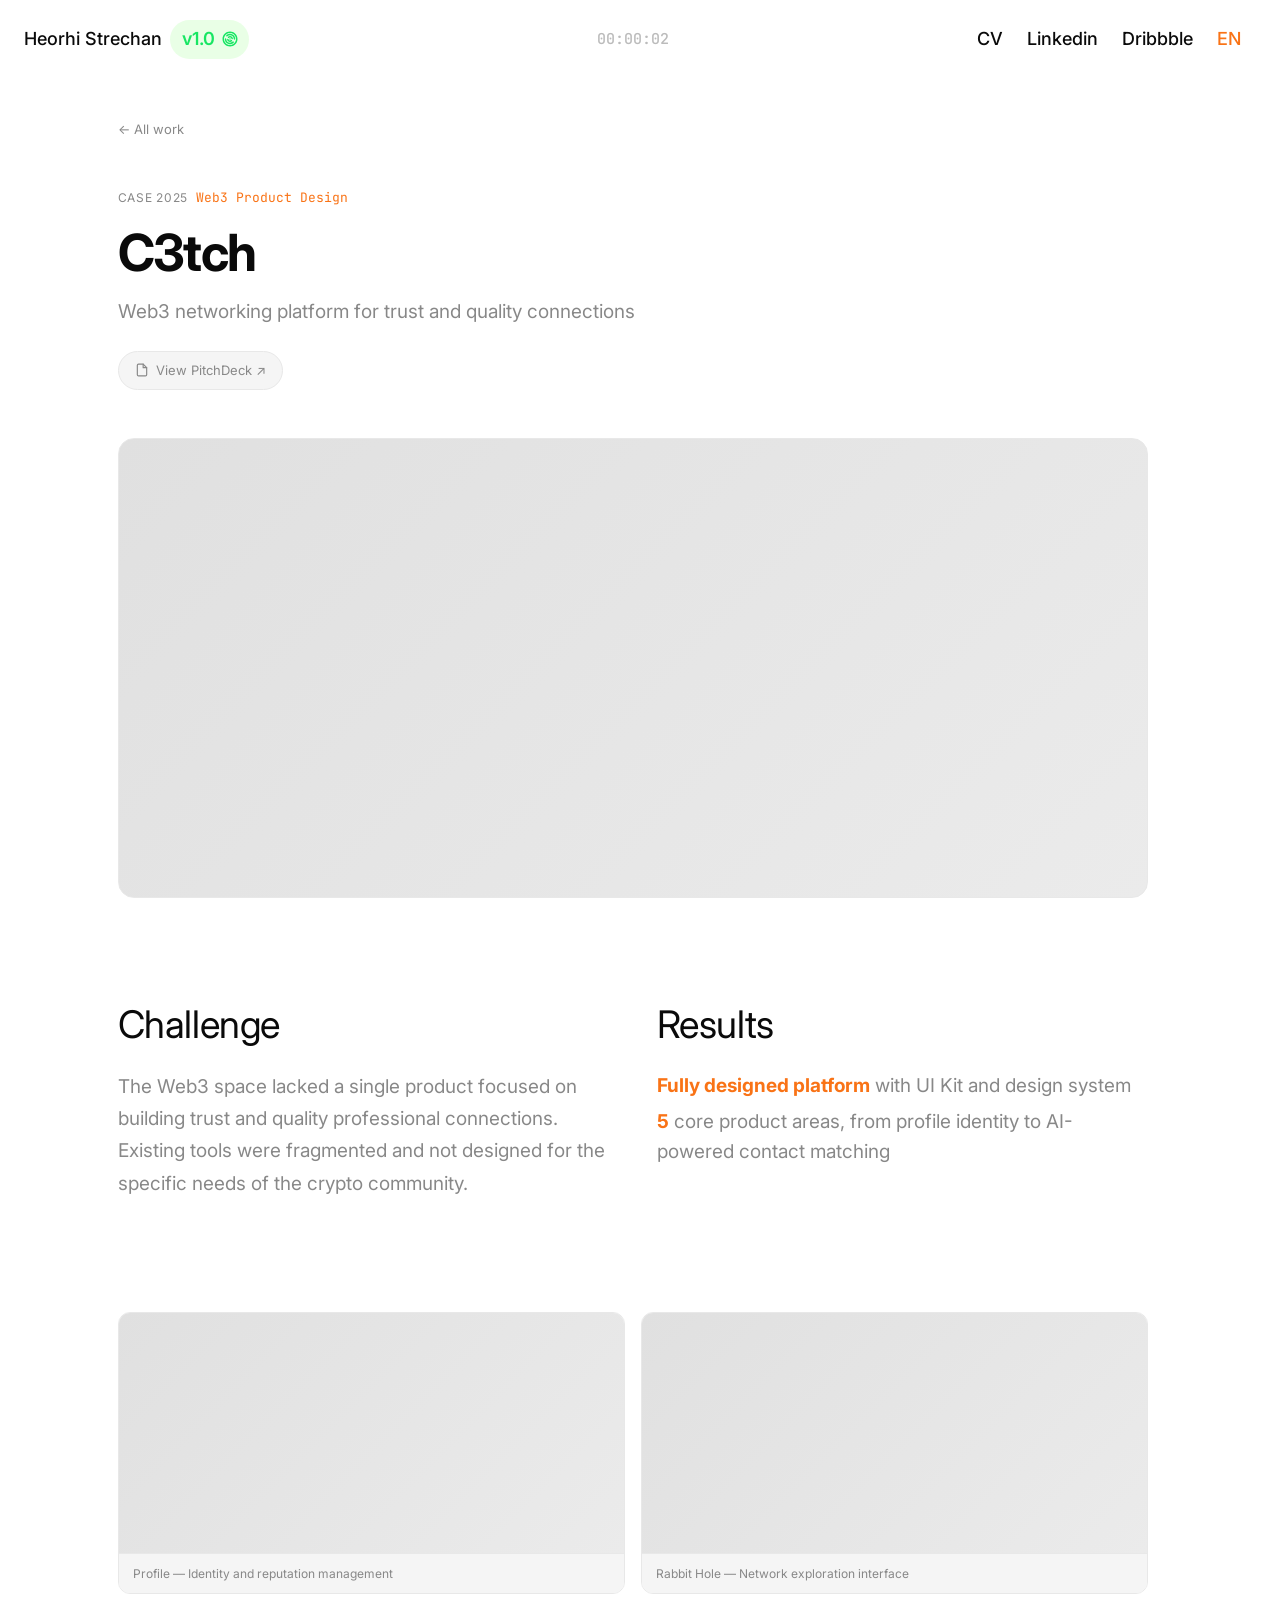
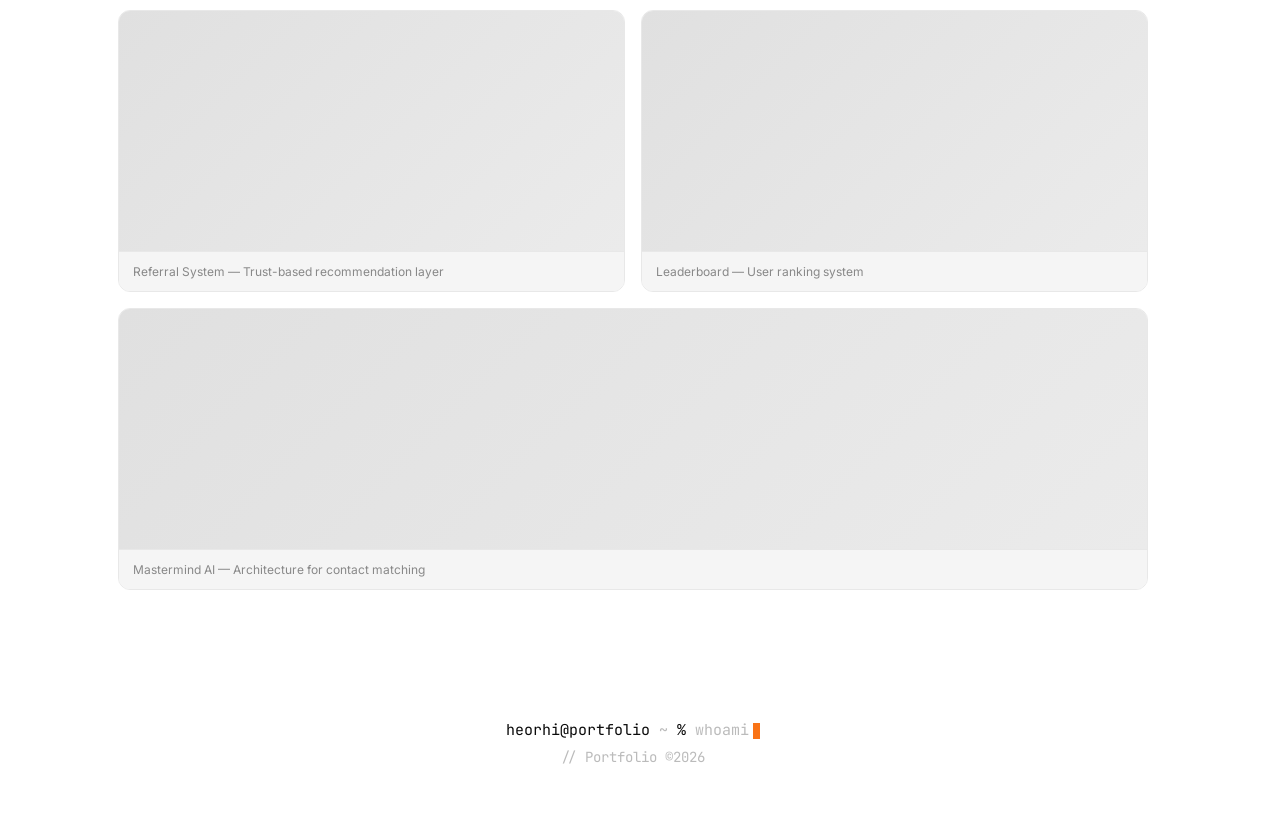
==== c3tch.html @ 7ba74e89 "Резюме, превью ссылки, Trady, Shiro, блок Обо мне" ====
<!DOCTYPE html>
<html lang="en">
<head>
  <meta charset="UTF-8" />
  <meta name="viewport" content="width=device-width, initial-scale=1.0" />
  <title>C3tch — Heorhi Strechan</title>
  <meta name="description" content="C3tch — a Web3 networking platform for trust and quality connections." />
  <meta property="og:type" content="website" />
  <meta property="og:site_name" content="Heorhi Strechan" />
  <meta property="og:title" content="C3tch — Heorhi Strechan" />
  <meta property="og:description" content="C3tch — a Web3 networking platform for trust and quality connections." />
  <meta property="og:url" content="https://goshastrech.github.io/c3tch.html" />
  <meta property="og:image" content="https://goshastrech.github.io/img/og-image.jpg" />
  <meta property="og:image:width" content="1200" />
  <meta property="og:image:height" content="630" />
  <meta name="twitter:card" content="summary_large_image" />
  <meta name="twitter:title" content="C3tch — Heorhi Strechan" />
  <meta name="twitter:description" content="C3tch — a Web3 networking platform for trust and quality connections." />
  <meta name="twitter:image" content="https://goshastrech.github.io/img/og-image.jpg" />
  <link rel="icon" type="image/png" sizes="32x32" href="img/favicon-32.png" />
  <link rel="icon" type="image/png" sizes="192x192" href="img/favicon-192.png" />
  <link rel="apple-touch-icon" href="img/apple-touch-icon.png" />
  <link rel="preconnect" href="https://fonts.googleapis.com" />
  <link rel="preconnect" href="https://fonts.gstatic.com" crossorigin />
  <link href="https://fonts.googleapis.com/css2?family=Inter:wght@400;500;600;700;800&family=JetBrains+Mono:wght@400;500;600&display=swap" rel="stylesheet" />
  <link rel="stylesheet" href="css/styles.css" />
</head>
<body>

  <div id="header-root"></div>

  <div class="case">

    <a href="index.html" class="case__back fade-in"><span data-i18n-en>← All work</span><span data-i18n-ru>← Ко всем проектам</span></a>

    <header class="fade-in">
      <div class="case__meta">
        <span class="case__year"><span data-i18n-en>Case 2025</span><span data-i18n-ru>Кейс 2025</span></span>
        <span class="case__tag">Web3</span>
        <span class="case__tag"><span data-i18n-en>Product Design</span><span data-i18n-ru>Дизайн продукта</span></span>
      </div>
      <h1 class="case__title">C3tch</h1>
      <p class="case__tagline">
        <span data-i18n-en>Web3 networking platform for trust and quality connections</span>
        <span data-i18n-ru>Web3-платформа для нетворкинга: доверие и качественные связи</span>
      </p>
      <a href="https://drive.google.com" target="_blank" rel="noopener" class="case__pitch">
        <svg class="case__pitch__icon" width="14" height="14" viewBox="0 0 24 24" fill="none" stroke="currentColor" stroke-width="2" stroke-linecap="round" stroke-linejoin="round"><path d="M14 2H6a2 2 0 0 0-2 2v16a2 2 0 0 0 2 2h12a2 2 0 0 0 2-2V8z" /><polyline points="14 2 14 8 20 8" /></svg>
        <span data-i18n-en>View PitchDeck ↗</span><span data-i18n-ru>Смотреть PitchDeck ↗</span>
      </a>
    </header>

    <!-- Hero image -->
    <div class="case__hero fade-in"></div>

    <!-- Challenge + Results -->
    <div class="case__overview fade-in">
      <div>
        <div class="overview__title"><span data-i18n-en>Challenge</span><span data-i18n-ru>Задача</span></div>
        <p class="overview__text">
          <span data-i18n-en>The Web3 space lacked a single product focused on building trust and quality professional connections. Existing tools were fragmented and not designed for the specific needs of the crypto community.</span>
          <span data-i18n-ru>В Web3 не хватало единого продукта, сфокусированного на доверии и качественных профессиональных связях. Существующие инструменты были разрозненными и не учитывали специфику крипто-сообщества.</span>
        </p>
      </div>
      <div>
        <div class="overview__title"><span data-i18n-en>Results</span><span data-i18n-ru>Результаты</span></div>
        <div class="overview__results">
          <div class="overview__results-item"><span class="overview__results-value">Fully designed platform</span> <span data-i18n-en>with UI Kit and design system</span><span data-i18n-ru>с UI-китом и дизайн-системой</span></div>
          <div class="overview__results-item"><span class="overview__results-value">5</span> <span data-i18n-en>core product areas, from profile identity to AI-powered contact matching</span><span data-i18n-ru>ключевых направлений продукта: от идентичности профиля до AI-подбора контактов</span></div>
        </div>
      </div>
    </div>

    <!-- Feature screens -->
    <div class="grid-2" style="margin-bottom: 80px;">

      <div class="case-img fade-in">
        <div class="case-img__placeholder case-img__placeholder--md"></div>
        <div class="case-img__caption"><span data-i18n-en>Profile — Identity and reputation management</span><span data-i18n-ru>Профиль — управление идентичностью и репутацией</span></div>
      </div>

      <div class="case-img fade-in">
        <div class="case-img__placeholder case-img__placeholder--md"></div>
        <div class="case-img__caption"><span data-i18n-en>Rabbit Hole — Network exploration interface</span><span data-i18n-ru>Rabbit Hole — интерфейс исследования сети контактов</span></div>
      </div>

      <div class="case-img fade-in">
        <div class="case-img__placeholder case-img__placeholder--md"></div>
        <div class="case-img__caption"><span data-i18n-en>Referral System — Trust-based recommendation layer</span><span data-i18n-ru>Реферальная система — слой рекомендаций на основе доверия</span></div>
      </div>

      <div class="case-img fade-in">
        <div class="case-img__placeholder case-img__placeholder--md"></div>
        <div class="case-img__caption"><span data-i18n-en>Leaderboard — User ranking system</span><span data-i18n-ru>Лидерборд — система рейтинга пользователей</span></div>
      </div>

      <div class="case-img fade-in" style="grid-column: 1 / -1;">
        <div class="case-img__placeholder case-img__placeholder--md"></div>
        <div class="case-img__caption"><span data-i18n-en>Mastermind AI — Architecture for contact matching</span><span data-i18n-ru>Mastermind AI — архитектура подбора контактов</span></div>
      </div>

    </div>

  </div>

  <div id="footer-root"></div>

  <script src="js/components.js"></script>
  <script src="js/main.js"></script>
</body>
</html>
---- css/styles.css ----
/* ↓ содержимое css/tokens.css вставлено сюда (раньше было @import — лишний запрос, который тормозил отрисовку; сам css/tokens.css оставлен файлом для ideas/) */
/* ============================================================
   DESIGN SYSTEM — единственное место где хранятся все токены.
   Меняй здесь — изменится на всём сайте.
   ============================================================ */

:root {

  /* ── Цвета ─────────────────────────────────────────── */
  --bg:       #ffffff;   /* фон страницы                  */
  --surface:  #f5f5f5;   /* фон карточек и тегов          */
  --border:   #e8e8e8;   /* линии разделителей            */

  --text:     #0a0a0a;   /* основной текст                */
  --text-2:   #888888;   /* второстепенный текст          */
  --text-3:   #bbbbbb;   /* приглушённый (категории)      */

  --green:    #22c55e;   /* статус "Available"            */
  --orange:   #f97316;   /* акцент "Web3"                 */
  --blue:     #4f7eff;   /* кнопка Contact                */
  --badge:    #c8f135;   /* угловой бейдж (не используется) */

  /* ── Типографика ────────────────────────────────────── */
  --font:        'Inter', -apple-system, BlinkMacSystemFont, sans-serif;
  --text-xs:     12px;
  --text-sm:     13px;
  --text-base:   14px;
  --text-md:     18px;
  --text-lg:     32px;
  --text-hero:   clamp(20px, 3.2vw, 36px);
  --text-case:   clamp(28px, 4vw, 52px);

  /* ── Отступы ────────────────────────────────────────── */
  --space-xs:    8px;
  --space-sm:    16px;
  --space-md:    24px;
  --space-lg:    40px;
  --space-xl:    64px;
  --space-2xl:   80px;

  /* ── Радиусы ────────────────────────────────────────── */
  --radius-sm:   8px;
  --radius-md:   12px;
  --radius-lg:   16px;
  --radius-full: 9999px;

}


/* ============================================================
   RESET — убираем браузерные стили по умолчанию
   ============================================================ */

*, *::before, *::after {
  box-sizing: border-box;
  margin: 0;
  padding: 0;
}

html {
  font-family: 'Inter', -apple-system, BlinkMacSystemFont, sans-serif;
  font-size: 14px;
  line-height: 1.6;
  -webkit-font-smoothing: antialiased;
  scrollbar-gutter: stable; /* место под полосу прокрутки резервируется всегда — страница не дёргается при блокировке скролла */
  background: var(--bg);
  color: var(--text);
  scroll-behavior: smooth;
}

a {
  color: inherit;
  text-decoration: none;
}

img {
  display: block;
  max-width: 100%;
}

/* ============================================================
   HEADER
   ============================================================ */

.header {
  display: grid;
  grid-template-columns: 1fr auto 1fr;
  align-items: center;
  padding: 20px 24px;
  position: sticky;
  top: 0;
  background: var(--bg);
  z-index: 100;
  overflow: visible;
  transition: background 0.3s ease;
}

.header--scrolled {
  background: rgba(255, 255, 255, 0.55);
  -webkit-backdrop-filter: blur(24px);
  backdrop-filter: blur(24px);
}

/* градиентный блюр на нижнем крае хедера */
.header::after {
  content: '';
  position: absolute;
  bottom: -28px;
  left: 0;
  right: 0;
  height: 28px;
  -webkit-backdrop-filter: blur(8px);
  backdrop-filter: blur(8px);
  -webkit-mask-image: linear-gradient(to bottom, black 0%, transparent 100%);
  mask-image: linear-gradient(to bottom, black 0%, transparent 100%);
  pointer-events: none;
}

/* прогресс-бар скролла внизу хедера */
.header__progress {
  position: absolute;
  bottom: 0;
  left: 0;
  width: 100%;
  height: 2px;
  background: #e9e9e9;
  transform: scaleX(0);
  transform-origin: left;
  z-index: 101;
  pointer-events: none;
}

.header__left {
  display: flex;
  align-items: center;
  gap: 8px;
}

.header__name {
  font-size: 18px;
  font-weight: 500;
  color: var(--text);
  transition: color 0.2s;
}

.header__name:hover { color: var(--text-2); }

.badge-version {
  position: relative;
  display: inline-flex;
  align-items: center;
  gap: 6px;
  padding: 5px 10px 5px 12px;
  background: #E9FFE6;
  border-radius: 9999px;
  -webkit-user-select: none;
  user-select: none;
  cursor: default;
}

.badge-version__text {
  font-size: 18px;
  font-weight: 600;
  color: #18E663;
}

.badge-version__tooltip {
  position: absolute;
  top: calc(100% + 8px);
  left: 50%;
  transform: translateX(-50%) translateY(-4px);
  display: flex;
  flex-direction: column;
  align-items: flex-start;
  gap: 8px;
  background: rgba(28, 26, 23, 0.7);
  -webkit-backdrop-filter: blur(14px);
  backdrop-filter: blur(14px);
  border: 1px solid rgba(255, 255, 255, 0.08);
  padding: 8px 12px;
  border-radius: 6px;
  text-align: left;
  opacity: 0;
  pointer-events: none;
  transition: opacity 0.2s ease, transform 0.2s ease;
  z-index: 200;
}

.badge-version:hover .badge-version__tooltip {
  opacity: 1;
  transform: translateX(-50%) translateY(0);
}

.badge-version__tooltip-line {
  display: flex;
  align-items: center;
  gap: 8px;
  color: #e8e6e3;
  font-family: 'JetBrains Mono', monospace;
  font-size: 12px;
  font-weight: 500;
  white-space: nowrap;
}

.badge-version__tooltip-line::before {
  content: '';
  width: 6px;
  height: 6px;
  border-radius: 50%;
  background: var(--green);
  flex-shrink: 0;
}

.header__center {
  display: flex;
  align-items: center;
  justify-content: center;
}

.header__timer {
  font-family: 'JetBrains Mono', monospace;
  font-size: 15px;
  font-weight: 500;
  color: var(--text-3);
  font-variant-numeric: tabular-nums;
}

.header__right {
  display: flex;
  align-items: center;
  justify-content: flex-end;
  gap: 24px;
}

.header__right a {
  font-size: 18px;
  font-weight: 500;
  color: var(--text);
  transition: color 0.2s;
}

.header__right a:hover { color: var(--text-2); }

.lang-toggle {
  font-family: inherit;
  font-size: 18px;
  font-weight: 500;
  line-height: 1;
  padding: 0;
  border: none;
  background: none;
  color: var(--orange);
  cursor: pointer;
  transition: color 0.2s ease;
}

.lang-toggle:hover { color: #d15c0a; }

/* ── i18n — переключение RU/EN текста ────────────────────── */
/* по умолчанию (до применения JS) показан английский — язык, в котором сайт написан */

[data-i18n-ru] { display: none; }
html[data-lang="ru"] [data-i18n-ru] { display: inline; }
html[data-lang="ru"] [data-i18n-en] { display: none; }

/* ============================================================
   HERO
   ============================================================ */

.hero {
  display: flex;
  flex-direction: column;
  align-items: center;
  text-align: center;
  padding: 80px 40px 16px;
  max-width: 920px;
  margin: 0 auto;
  gap: 20px;
}

.hero__avatar {
  width: 122px;
  height: 122px;
  border-radius: 50%;
  overflow: hidden;
  background: var(--surface);
  margin-bottom: 4px;
}

.hero__avatar img {
  width: 100%;
  height: 100%;
  object-fit: cover;
}

/* серый кружок пока нет фото */
.hero__avatar--placeholder {
  background: linear-gradient(135deg, #d8d8d8 0%, #e8e8e8 100%);
}

.hero__status {
  display: flex;
  align-items: center;
  gap: 7px;
  font-size: 16px;
  font-weight: 400;
  color: var(--text-2);
}

.hero__dot {
  width: 7px;
  height: 7px;
  border-radius: 50%;
  background: var(--green);
  animation: pulse 2s infinite;
}

@keyframes pulse {
  0%, 100% { opacity: 1; }
  50%       { opacity: 0.35; }
}

.hero__title {
  font-size: clamp(20px, 3.2vw, 36px);
  font-weight: 500;
  line-height: 1.25;
  letter-spacing: -2px;
  color: var(--text);
  max-width: 860px;
}

.hero__title .accent { color: var(--text-2); }

.hero__cta {
  display: inline-flex;
  align-items: center;
  gap: 8px;
  padding: 12px 22px;
  background: linear-gradient(180deg, #5ec1ff 0%, #3497ff 100%);
  border-radius: 9999px;
  color: #ffffff;
  font-size: 16px;
  font-weight: 500;
  box-shadow: 0 2px 12px rgba(43, 158, 255, 0.45);
  transition: opacity 0.2s ease;
}

.hero__cta:hover { opacity: 0.9; }

.hero__cta svg { flex-shrink: 0; }

/* ── Tab switch (About / Projects / Concepts) ─────────────── */

.tab-switch {
  display: inline-flex;
  margin-top: 12px;
  padding: 4px;
  background: var(--surface);
  border: 1px solid var(--border);
  border-radius: 9999px;
}

.tab-switch__btn {
  padding: 8px 20px;
  border: none;
  border-radius: 9999px;
  background: transparent;
  color: var(--text-2);
  font-family: var(--font);
  font-size: 14px;
  font-weight: 500;
  cursor: pointer;
  appearance: none;
  transition: background 0.2s ease, color 0.2s ease;
}

.tab-switch__btn:hover {
  color: var(--text);
}

.tab-switch__btn--active,
.tab-switch__btn--active:hover {
  background: var(--text);
  color: var(--bg);
}

.tab-panel {
  display: none;
}

.tab-panel--active {
  display: block;
}

#tab-panel-concepts.tab-panel--active {
  min-height: 400px;
}

/* ============================================================
   MY STACK (карточка в стиле кода / терминала)
   ============================================================ */

.stack-code {
  display: flex;
  justify-content: center;
  padding: 136px 40px 50px;
}

.about-code {
  display: flex;
  justify-content: center;
  padding: 56px 40px 80px;
}

.about-explorer {
  display: flex;
  align-items: flex-start;
  gap: 48px;
  width: 100%;
  max-width: 920px;
}

.about-explorer__sidebar {
  display: flex;
  flex-direction: column;
  gap: 2px;
  flex: 0 0 168px;
  position: sticky;
  top: 110px;
}

.about-explorer__label {
  font-family: 'JetBrains Mono', monospace;
  font-size: 11px;
  font-weight: 600;
  letter-spacing: 1.5px;
  text-transform: uppercase;
  color: var(--text-3);
  padding: 0 10px;
  margin-bottom: 8px;
}

.about-explorer__file {
  display: flex;
  align-items: center;
  gap: 8px;
  width: 100%;
  padding: 7px 10px;
  border: none;
  border-radius: 6px;
  background: transparent;
  color: var(--text-2);
  font-family: 'JetBrains Mono', monospace;
  font-size: 13px;
  text-align: left;
  cursor: pointer;
  appearance: none;
  transition: background 0.15s ease, color 0.15s ease;
}

.about-explorer__file:hover {
  background: var(--surface);
  color: var(--text);
}

.about-explorer__file--active {
  background: var(--surface);
  color: var(--text);
}

.about-explorer__file-icon {
  width: 6px;
  height: 6px;
  flex-shrink: 0;
  border-radius: 2px;
  background: var(--text-3);
}

.about-explorer__file--active .about-explorer__file-icon {
  background: var(--blue);
}

.about-explorer__content {
  flex: 1;
  min-width: 0;
}

.about-explorer__content .code-card {
  max-width: none;
}

.about-file {
  display: none;
}

.about-file--active {
  display: block;
}

.code-card {
  width: 100%;
  max-width: 920px;
  font-family: 'JetBrains Mono', monospace;
}

.code-card__header {
  display: flex;
  align-items: center;
  gap: 10px;
  padding: 18px 22px 8px;
}

.code-card__title {
  color: var(--text);
  font-size: 13px;
  font-weight: 600;
  letter-spacing: 2px;
  text-transform: uppercase;
}

.code-card__body {
  padding: 4px 0 22px;
}

.code-card__body--grouped .code-block {
  margin-bottom: 28px;
}

.code-card__body--grouped .code-block:last-child {
  margin-bottom: 0;
}

.code-line {
  display: grid;
  grid-template-columns: 24px 1fr;
  column-gap: 18px;
  align-items: baseline;
  padding: 5px 22px;
  font-size: 15px;
  line-height: 1.7;
  transition: background 0.15s ease;
}

.code-line:hover {
  background: rgba(0, 0, 0, 0.035);
}

.code-line__num {
  color: var(--text-3);
  -webkit-user-select: none;
  user-select: none;
  text-align: right;
}

.code-line__content {
  white-space: normal;
  word-break: break-word;
}

.code-line__punct { color: #8a857c; }
.code-line__keyword { color: var(--orange); }
.code-line__key { color: #0f8a7a; }
.code-line__string { color: #9c6b1f; }
.code-line__comment { color: var(--text-3); margin-left: 14px; }

/* символы для эффекта печати — скрыты до появления карточки в вьюпорте */
.ch {
  display: inline-block;
  opacity: 0;
  transition: opacity 0.05s linear;
}

.ch.visible {
  opacity: 1;
}

.cursor-blink {
  display: inline-block;
  width: 7px;
  height: 16px;
  background: var(--orange);
  margin-left: 4px;
  animation: code-cursor-blink 1s step-end infinite;
  vertical-align: middle;
}

@keyframes code-cursor-blink {
  50% { opacity: 0; }
}

/* ============================================================
   PROJECT HEADING (заголовок над карточкой PolyRanger)
   ============================================================ */

.project-heading {
  position: relative;
  z-index: 2;
  max-width: 1200px;
  margin: 102px auto 56px;
  padding: 0 40px;
  text-align: center;
  scroll-margin-top: 110px;
}

/* второй (и последующие) блок внутри .projects уже получает 300px
   от flex gap, поэтому margin-bottom компенсируется до реальных 56px */
.project-heading--tight {
  margin-top: 0;
  margin-bottom: -244px;
}

.project-heading__title {
  font-size: 24px;
  font-weight: 700;
  color: var(--text);
  margin-bottom: 12px;
}

.project-heading__logo {
  display: block;
  width: 122px;
  height: auto;
  margin: 0 auto 16px;
}

.project-heading__logo--55 {
  width: 55px;
}

.project-heading__subtitle {
  font-size: 18px;
  font-weight: 400;
  color: var(--text-2);
}

.project-badge {
  display: inline-flex;
  align-items: center;
  justify-content: center;
  height: 40px;
  margin-top: 24px;
  padding: 0 22px;
  background: #0D0D0F;
  border-radius: 9999px;
  color: #ffffff;
  font-size: 15px;
  font-weight: 500;
  cursor: default;
}

/* бейдж-ссылка (Trady → страница кейса): тот же вид, но кликабельный, с таким же наведением, как у .project-btn */
.project-badge--link {
  cursor: pointer;
  transition: opacity 0.2s ease, transform 0.2s ease;
}

.project-badge--link:hover {
  opacity: 0.9;
  transform: translateY(-3px);
}

.project-badge--link:focus-visible {
  outline: 2px solid var(--blue);
  outline-offset: 3px;
}

.project-heading__team {
  display: flex;
  flex-wrap: wrap;
  justify-content: center;
  gap: 28px 40px;
  margin-top: 32px;
  text-align: left;
}

.project-heading__role {
  display: flex;
  justify-content: center;
  gap: 8px;
  margin-top: 20px;
  font-size: 13px;
}

.project-btn {
  display: inline-flex;
  align-items: center;
  gap: 8px;
  margin-top: 48px;
  padding: 12px 22px;
  background: #0D0D0F;
  border-radius: 9999px;
  color: #ffffff;
  font-size: 15px;
  font-weight: 500;
  box-shadow: 0 2px 12px rgba(13, 13, 15, 0.45);
  transition: opacity 0.2s ease, transform 0.2s ease;
}

.project-btn:hover {
  opacity: 0.9;
  transform: translateY(-3px);
}

.project-heading .project-btn {
  margin-top: 20px;
}

.project-btn__icon {
  width: 18px;
  height: 18px;
  flex-shrink: 0;
  stroke: currentColor;
  stroke-width: 2;
  stroke-linecap: round;
  stroke-linejoin: round;
}

.metrics-badge {
  position: relative;
  display: inline-block;
  margin-left: 6px;
  padding: 2px 6px;
  border-radius: 5px;
  font-family: 'JetBrains Mono', monospace;
  font-size: 18px;
  color: var(--orange);
  cursor: default;
  white-space: nowrap;
  font-variant-ligatures: none;
  font-feature-settings: "liga" 0, "calt" 0;
  transition: background 0.2s ease, color 0.2s ease;
}

.metrics-badge:hover {
  background: rgba(217, 119, 87, 0.12);
  color: #c05f3f;
}

.metrics-badge__panel {
  position: absolute;
  top: calc(100% + 10px);
  left: 50%;
  transform: translateX(-50%) translateY(-6px);
  display: flex;
  flex-direction: column;
  align-items: flex-start;
  gap: 8px;
  min-width: 230px;
  background: rgba(28, 26, 23, 0.7);
  -webkit-backdrop-filter: blur(14px);
  backdrop-filter: blur(14px);
  border: 1px solid rgba(255, 255, 255, 0.08);
  border-radius: 10px;
  padding: 14px 16px;
  text-align: left;
  opacity: 0;
  pointer-events: none;
  transition: opacity 0.2s ease, transform 0.2s ease;
  z-index: 50;
}

.metrics-badge:hover .metrics-badge__panel {
  opacity: 1;
  transform: translateX(-50%) translateY(0);
}

.metrics-badge__line {
  display: flex;
  align-items: center;
  gap: 8px;
  font-family: 'JetBrains Mono', monospace;
  font-size: 13px;
  color: #e8e6e3;
  white-space: nowrap;
}

.metrics-badge__line::before {
  content: '';
  width: 6px;
  height: 6px;
  border-radius: 50%;
  background: var(--green);
  flex-shrink: 0;
}

.metrics-badge__line--blue::before { background: var(--blue); }
.metrics-badge__line--orange::before { background: var(--orange); }

.metrics-badge__line--live {
  color: var(--green);
  text-decoration: none;
  cursor: pointer;
}

.metrics-badge__line--live::before {
  content: none;
}

.metrics-badge__line--live:hover {
  text-decoration: underline;
}

/* ============================================================
   PROJECT RAIL — навигация по проектам сбоку
   ============================================================ */

.project-rail {
  position: fixed;
  right: 32px;
  top: 50%;
  transform: translateY(-50%);
  z-index: 90;
  display: flex;
  flex-direction: column;
  align-items: center;
  gap: 22px;
}

.project-rail::before {
  content: '';
  position: absolute;
  left: 50%;
  top: 0;
  bottom: 0;
  width: 1px;
  background: var(--border);
  transform: translateX(-50%);
  z-index: -1;
}

.project-rail__dot {
  position: relative;
  display: block;
  width: 8px;
  height: 8px;
  border-radius: 50%;
  background: var(--border);
  transition: background 0.2s ease, transform 0.2s ease;
}

.project-rail__dot:hover {
  background: var(--text-3);
  transform: scale(1.3);
}

.project-rail__dot--active {
  background: var(--text);
  transform: scale(1.4);
}

.project-rail__label {
  position: absolute;
  right: 20px;
  top: 50%;
  transform: translateY(-50%);
  white-space: nowrap;
  padding: 4px 9px;
  border-radius: 6px;
  background: var(--text);
  color: var(--bg);
  font-family: 'JetBrains Mono', monospace;
  font-size: 12px;
  opacity: 0;
  pointer-events: none;
  transition: opacity 0.15s ease;
}

.project-rail__dot:hover .project-rail__label {
  opacity: 1;
}

@media (max-width: 1300px) {
  .project-rail {
    display: none;
  }
}

/* ============================================================
   PROJECT CARDS
   ============================================================ */

.projects {
  display: flex;
  flex-direction: column;
  gap: 300px;
  max-width: 1200px;
  margin: 0 auto;
  padding: 0 40px;
}

/* flex-айтемы по умолчанию не сжимаются уже своего min-content (min-width: auto),
   из-за чего строки без переноса (метрики, теги, роли команды) распирают страницу
   по горизонтали на узких экранах */
.projects > * {
  min-width: 0;
}

.card {
  display: block;
  border-radius: 16px;
  cursor: pointer;
}

/* область изображения */
.card__image {
  display: block;
  position: relative;
  width: 100%;
  height: 480px;
  overflow: hidden;
  border-radius: 16px;
}

.card__image img {
  opacity: 0;
  transition: opacity 0.4s ease;
}

.card__image img.is-loaded {
  opacity: 1;
}

.card__image.is-loading {
  min-height: 400px;
}

.card__image.is-loading::before {
  content: '';
  position: absolute;
  inset: 0;
  background: linear-gradient(90deg, #ececec 25%, #e0e0e0 37%, #ececec 63%);
  background-size: 400% 100%;
  animation: skeleton-shimmer 1.4s ease-in-out infinite;
}

/* вне экрана бесконечные анимации стоят (класс ставит js/main.js) */
.cursor-blink.is-offscreen,
.card__image.is-loading.is-offscreen::before { animation-play-state: paused; }

@keyframes skeleton-shimmer {
  0% { background-position: 100% 50%; }
  100% { background-position: 0 50%; }
}

.card__image img,
.card__image video {
  width: 100%;
  height: 100%;
  object-fit: cover;
}

.card__image .case-img__placeholder {
  width: 100%;
  height: 100%;
}

/* первая карточка — увеличенная высота + кнопка под фото */
.card--polyranger {
  display: flex;
  flex-direction: column;
  align-items: center;
  cursor: default;
}

.card--polyranger .card__image {
  width: 940px;
  max-width: 100%;
  height: auto;
}

.card--polyranger .card__image img {
  width: 100%;
  height: auto;
  object-fit: unset;
}

/* видео в карточке проекта: блочный элемент с пропорцией 16:9, чтобы низ не обрезался */
.card--polyranger:not(.card--trio) .card__image video {
  display: block;
  height: auto;
  aspect-ratio: 16 / 9;
}

.card--trady .card__image {
  width: 940px;
  max-width: 100%;
}

.card--trady .card__image video {
  display: block;
  height: auto;
  aspect-ratio: 2880 / 1644;
}

.card--c3tch .card__image {
  width: 1020px;
  max-width: 100%;
}

/* три видео рядом (SHIRO) — вертикальные клипы 9:16, крой без обрезки высоты */
.card--trio .card__row {
  display: flex;
  gap: 16px;
  width: 1020px;
  max-width: 100%;
}

.card--trio .card__image {
  width: auto;
  height: auto;
  aspect-ratio: 9 / 16;
  flex: 1 1 0;
}

/* ============================================================
   STACK DEMO (карточки-веер при наведении)
   ============================================================ */

.stack-demo {
  display: flex;
  justify-content: center;
  padding: 80px 0;
}

.stack {
  position: relative;
  width: 280px;
  height: 280px;
  cursor: pointer;
}

.stack__card {
  position: absolute;
  inset: 0;
  border-radius: 16px;
  overflow: hidden;
  transition: transform 0.4s cubic-bezier(0.22, 1, 0.36, 1), opacity 0.4s ease;
}

.stack__card img {
  display: block;
  width: 100%;
  height: 100%;
  object-fit: cover;
}

.stack__card--main {
  z-index: 4;
}

.stack__card--back-1 {
  z-index: 3;
  transform: translate(0, 0) rotate(0deg) scale(0.96);
  opacity: 0.9;
}

.stack__card--back-2 {
  z-index: 2;
  transform: translate(0, 0) rotate(0deg) scale(0.92);
  opacity: 0.8;
}

.stack__card--back-3 {
  z-index: 1;
  transform: translate(0, 0) rotate(0deg) scale(0.88);
  opacity: 0.7;
}

.stack:hover .stack__card--main {
  transform: translate(0, 12px) rotate(0deg);
}

.stack:hover .stack__card--back-1 {
  transform: translate(0, -70px) rotate(0deg) scale(1);
  opacity: 1;
}

.stack:hover .stack__card--back-2 {
  transform: translate(-90px, -50px) rotate(-10deg) scale(1);
  opacity: 1;
}

.stack:hover .stack__card--back-3 {
  transform: translate(90px, -50px) rotate(10deg) scale(1);
  opacity: 1;
}

/* угловой бейдж — rotated ribbon */
.card__badge {
  position: absolute;
  top: 18px;
  right: -28px;
  background: var(--badge);
  color: #000;
  font-size: 10px;
  font-weight: 700;
  letter-spacing: 0.04em;
  text-transform: uppercase;
  padding: 5px 40px;
  transform: rotate(45deg);
  white-space: nowrap;
}

/* нижняя строка карточки */
.card__info {
  display: flex;
  align-items: center;
  justify-content: space-between;
  padding: 16px 20px;
  gap: 16px;
}

.card__title {
  font-size: 15px;
  font-weight: 600;
  color: var(--text);
  margin-bottom: 2px;
  letter-spacing: -0.01em;
}

.card__sub {
  font-size: 18px;
  color: var(--text-2);
}

.card__year {
  font-size: 12px;
  color: var(--text-3);
  flex-shrink: 0;
}

/* ============================================================
   CONTACT — форма внизу каждой страницы
   ============================================================ */

.contact {
  max-width: 680px;
  margin: 0 auto;
  padding: 250px 40px 140px;
}

.contact__label {
  font-family: 'JetBrains Mono', monospace;
  font-size: 12px;
  color: var(--text-3);
  margin-bottom: 20px;
}

/* ============================================================
   FOOTER
   ============================================================ */

.footer {
  display: flex;
  flex-direction: column;
  align-items: center;
  justify-content: center;
  gap: 4px;
  padding: 48px 40px;
  margin-top: 80px;
  width: 100%;
  background: var(--bg);
}

.footer__prompt {
  font-family: 'JetBrains Mono', monospace;
  font-size: 15px;
  color: var(--text);
}

.footer__prompt-muted {
  color: var(--text-3);
}

.footer__copy {
  font-family: 'JetBrains Mono', monospace;
  font-size: 14px;
  color: var(--text-3);
}

/* ============================================================
   CASE STUDY PAGES
   ============================================================ */

.case {
  max-width: 1110px;
  margin: 0 auto;
  padding: 0 40px;
}

.case__back {
  display: inline-block;
  margin: 40px 0 48px;
  font-size: 13px;
  color: var(--text-2);
  transition: color 0.2s;
}

.case__back:hover { color: var(--text); }

.case__meta {
  display: flex;
  flex-wrap: wrap;
  align-items: center;
  gap: 8px;
  margin-bottom: 16px;
}

.case__year {
  font-size: 12px;
  color: var(--text-2);
  text-transform: uppercase;
  letter-spacing: 0.06em;
}

.case__tag {
  font-family: 'JetBrains Mono', monospace;
  font-size: 13px;
  color: var(--orange);
  white-space: nowrap;
  font-variant-ligatures: none;
  font-feature-settings: "liga" 0, "calt" 0;
}

.case__title {
  font-size: clamp(28px, 4vw, 52px);
  font-weight: 700;
  letter-spacing: -0.03em;
  line-height: 1.1;
  margin-bottom: 16px;
}

/* модификатор — заголовок и тэглайн объединены в один текст */
.case__title--regular {
  font-size: clamp(22px, 3vw, 38px);
  font-weight: 400;
  letter-spacing: 0;
  line-height: 1.3;
  margin-bottom: 24px;
}

.case__tagline {
  font-size: 19px;
  color: var(--text-2);
  line-height: 1.6;
  margin-bottom: 24px;
}

/* простая текстовая ссылка на живой проект — без фона/пилюли */
.case__live-link {
  display: inline-block;
  margin-right: 16px;
  font-size: 14px;
  color: var(--green);
  text-decoration: underline;
  text-decoration-color: transparent;
  text-underline-offset: 3px;
  transition: text-decoration-color 0.2s ease;
}

.case__live-link:hover {
  text-decoration-color: currentColor;
}

.case header .project-btn {
  margin-top: 0;
}

.case__pitch {
  display: inline-flex;
  align-items: center;
  gap: 7px;
  font-size: 13px;
  color: var(--text-2);
  background: var(--surface);
  border: 1px solid var(--border);
  padding: 8px 16px;
  border-radius: 9999px;
  transition: background 0.2s, transform 0.2s ease, box-shadow 0.2s ease, border-color 0.2s ease;
}

.case__pitch__icon {
  flex-shrink: 0;
}

.case__pitch:hover {
  background: #ffffff;
  color: var(--text);
  border-color: #d8d8d8;
  transform: translateY(-2px);
  box-shadow: 0 8px 20px rgba(0, 0, 0, 0.08);
}

/* team credit block — состав команды + роль автора */
.case__team {
  display: flex;
  flex-wrap: wrap;
  justify-content: flex-start;
  gap: 28px;
  margin-bottom: 28px;
}

.team__group {
  display: flex;
  flex-direction: column;
  align-items: flex-start;
  text-align: left;
  gap: 12px;
}

.team__avatars {
  display: flex;
}

.team__avatar {
  width: 44px;
  height: 44px;
  border-radius: 50%;
  background: linear-gradient(135deg, #dcdcdc 0%, #ececec 100%);
  border: 2px solid var(--bg);
  margin-left: -14px;
}

.team__avatar:first-child { margin-left: 0; }

.team__role {
  font-size: 13px;
  font-weight: 600;
  color: var(--text);
}

.team__count {
  font-size: 12px;
  color: var(--text-2);
}

.case__role {
  display: flex;
  gap: 8px;
  align-items: baseline;
  font-size: 16px;
  margin-bottom: 40px;
}

.case__role-label { color: var(--text-2); }
.case__role-value { color: var(--text); font-weight: 600; }

/* hero image кейса */
.case__hero {
  margin: 48px 0 56px;
  border-radius: 16px;
  overflow: hidden;
  border: 1px solid var(--border);
  height: 460px;
  background: linear-gradient(135deg, #e0e0e0 0%, #ebebeb 100%);
}

/* модификатор для кейсов с реальным hero-скрином вместо плейсхолдера */
.case__hero--image {
  height: auto;
  background: none;
}

.case__hero--image img {
  width: 100%;
  display: block;
}
/* видео вместо картинки в самом начале кейса (пропорции берёт сам ролик) */
.case__hero--video {
  height: auto;
  background: none;
}
.case__hero--video video {
  width: 100%;
  height: auto;
  display: block;
}

/* challenge + results */
.case__overview {
  display: grid;
  grid-template-columns: 1fr 1fr;
  gap: 48px;
  padding: 40px 0;
  margin-bottom: 72px;
}

.overview__label {
  font-size: 11px;
  text-transform: uppercase;
  letter-spacing: 0.08em;
  color: var(--text-2);
  font-weight: 600;
  margin-bottom: 12px;
}

.overview__text {
  font-size: 19px;
  color: var(--text-2);
  line-height: 1.7;
}

/* крупный regular-заголовок вместо мелкого eyebrow-лейбла */
.overview__title {
  font-size: clamp(26px, 3vw, 38px);
  font-weight: 400;
  letter-spacing: -0.01em;
  color: var(--text);
  margin-bottom: 16px;
}

/* список метрик под "Результаты" — значение оранжевым, подпись серым */
.overview__results {
  display: flex;
  flex-direction: column;
  gap: 6px;
}

.overview__results-item {
  font-size: 19px;
  color: var(--text-2);
}

.overview__results-value {
  color: var(--orange);
  font-weight: 700;
}

/* сетки контента внутри кейсов */
.grid-2 {
  display: grid;
  grid-template-columns: repeat(2, 1fr);
  gap: 16px;
}

.grid-3 {
  display: grid;
  grid-template-columns: repeat(3, 1fr);
  gap: 16px;
}

.grid-3 + .grid-3 {
  margin-top: 16px;
}

.case-img {
  border-radius: 12px;
  overflow: hidden;
  border: 1px solid var(--border);
}

.case-img--portrait {
  aspect-ratio: 9 / 16;
}

.case-img--portrait img,
.case-img--portrait video {
  width: 100%;
  height: 100%;
  object-fit: cover;
  display: block;
}

.case-img__placeholder {
  background: linear-gradient(135deg, #e0e0e0 0%, #ebebeb 100%);
}

.case-img__placeholder--md  { height: 240px; }
.case-img__placeholder--sm  { height: 180px; }
.case-img__placeholder--lg  { height: 380px; }

.case-img__caption {
  font-size: 12px;
  color: var(--text-2);
  padding: 10px 14px;
  border-top: 1px solid var(--border);
  background: var(--surface);
}

/* ── Case sections (eyebrow + title, stacked blocks) ─────── */

.case-section {
  padding: 56px 0;
}

.case-section:last-of-type {
  padding-bottom: 32px;
}

/* меньше воздуха между последним блоком кейса и футером (было 80 + 80 + 48 px) */
/* резервируем место под шапку до того, как js вставит её (иначе страница «подпрыгивает» на 79px) */
#header-root { min-height: 79px; }
@media (max-width: 640px) { #header-root { min-height: 110px; } }

.case + .footer {
  margin-top: 0;
}

.case-section__label {
  font-size: 11px;
  text-transform: uppercase;
  letter-spacing: 0.08em;
  color: var(--text-2);
  font-weight: 600;
  margin-bottom: 8px;
}

.case-section__title {
  font-size: 26px;
  font-weight: 700;
  letter-spacing: -0.01em;
  margin-bottom: 20px;
}

/* Текст под заголовком секции — ОДИН стиль для intro и desc на всех страницах кейсов.
   Отрицательный margin-top подтягивает текст к заголовку: 20px (у заголовка) − 12px = 8px */
.case-section__intro,
.case-section__desc {
  font-size: 19px;
  color: var(--text-2);
  line-height: 1.6;
  max-width: none;
  margin: -12px 0 28px;
}

/* полноширинная картинка-иллюстрация внутри секции кейса (без рамки — уже есть в самом файле) */
.case-section__image {
  display: block;
  width: 100%;
  height: auto;
}

.case-section__image + .case-section__image {
  margin-top: 16px;
}

/* ── Screenshot placeholder (ширина = как реальный десктоп-скрин) ── */

.case-shot {
  position: relative;
  display: flex;
  align-items: center;
  justify-content: center;
  aspect-ratio: 1.66 / 1;
  border-radius: 12px;
  border: 1px solid var(--border);
  background: linear-gradient(135deg, #e0e0e0 0%, #ebebeb 100%);
  padding: 24px;
  text-align: center;
  margin-bottom: 16px;
}

.case-shot--diagram {
  aspect-ratio: 3 / 1;
}

.case-shot--diagram + .case-shot--diagram {
  margin-top: 32px;
}

.case-shot__note {
  max-width: 420px;
  font-size: 13px;
  line-height: 1.6;
  color: var(--text-2);
}

.case-shot__caption {
  font-size: 13px;
  color: var(--text-2);
  line-height: 1.7;
  margin-bottom: 56px;
}

.case-shot__caption strong {
  color: var(--text);
  font-weight: 600;
}

/* ── Flow diagram — реальная схема, не плейсхолдер под скрин ── */

.flow-diagram {
  display: flex;
  align-items: flex-start;
  gap: 0;
  padding: 8px 0 0;
  margin-bottom: 16px;
}

.flow-diagram + .flow-diagram {
  margin-top: 40px;
}

.flow-step {
  position: relative;
  display: flex;
  flex-direction: column;
  align-items: center;
  text-align: center;
  gap: 12px;
  flex: 1;
  min-width: 0;
  padding-top: 4px;
}

/* пунктирная линия-таймлайн, проходящая "сквозь" кружки */
.flow-step::before {
  content: '';
  position: absolute;
  top: 24px;
  left: 0;
  right: 0;
  height: 2px;
  background-image: repeating-linear-gradient(to right, var(--border) 0 6px, transparent 6px 13px);
}

.flow-step:first-child::before { left: 50%; }
.flow-step:last-child::before { right: 50%; }

.flow-step__index {
  position: relative;
  z-index: 1;
  display: flex;
  align-items: center;
  justify-content: center;
  width: 40px;
  height: 40px;
  border-radius: 50%;
  background: var(--bg);
  border: 1.5px solid var(--border);
  font-family: 'JetBrains Mono', monospace;
  font-size: 13px;
  font-weight: 700;
  color: var(--text-2);
  box-shadow: 0 2px 8px rgba(10, 10, 10, 0.06);
  transition: transform 0.2s ease, box-shadow 0.2s ease;
}

.flow-step:hover .flow-step__index {
  transform: translateY(-3px);
  box-shadow: 0 6px 14px rgba(10, 10, 10, 0.1);
}

.flow-step--accent .flow-step__index {
  border-color: var(--orange);
  color: var(--orange);
  box-shadow: 0 2px 10px rgba(249, 115, 22, 0.22);
}

.flow-step--done .flow-step__index {
  background: var(--green);
  border-color: var(--green);
  color: #ffffff;
  box-shadow: 0 2px 10px rgba(34, 197, 94, 0.28);
}

.flow-step__title {
  font-size: 16px;
  font-weight: 700;
  color: var(--text);
}

.flow-step__desc {
  font-size: 13px;
  line-height: 1.45;
  color: var(--text-2);
  min-height: 18px;
  max-width: 85%;
}

.flow-diagram__note {
  display: flex;
  align-items: center;
  justify-content: center;
  gap: 6px;
  margin-top: -4px;
  margin-bottom: 16px;
  font-size: 12px;
  color: var(--text-3);
}

/* ── Us vs them comparison pairs ──────────────────────────── */

.compare-pair {
  display: grid;
  grid-template-columns: 1fr 1fr;
  gap: 16px;
  margin-bottom: 20px;
}

.compare-pair .case-shot {
  margin-bottom: 0;
}

.compare-pair__tag {
  position: absolute;
  top: 12px;
  left: 12px;
  font-size: 11px;
  font-weight: 600;
  padding: 4px 10px;
  border-radius: 9999px;
  background: rgba(0, 0, 0, 0.06);
  color: var(--text-2);
}

.compare-pair__tag--mine {
  background: var(--text);
  color: var(--bg);
}

.compare-caption {
  font-size: 13px;
  color: var(--text-2);
  line-height: 1.7;
  padding: 16px 20px;
  background: var(--surface);
  border: 1px solid var(--border);
  border-radius: 12px;
  margin-bottom: 56px;
}

.compare-caption strong {
  color: var(--text);
  font-weight: 600;
}

/* ── Persona cards ────────────────────────────────────────── */

.persona-card {
  padding: 28px 0;
}

.persona-card__header {
  display: flex;
  align-items: center;
  gap: 14px;
  margin-bottom: 20px;
}

.persona-card__avatar {
  width: 48px;
  height: 48px;
  border-radius: 50%;
  background: linear-gradient(135deg, #dcdcdc 0%, #ececec 100%);
  flex-shrink: 0;
}

.persona-card__name {
  font-size: 16px;
  font-weight: 700;
  margin-bottom: 4px;
}

.persona-card__role {
  font-size: 12px;
  color: var(--text-2);
}

.persona-card__list {
  list-style: none;
  display: flex;
  flex-direction: column;
  gap: 12px;
}

.persona-card__list li {
  position: relative;
  padding-left: 15px;
  font-size: 13px;
  line-height: 1.5;
  color: var(--text);
}

.persona-card__list li::before {
  content: '';
  position: absolute;
  left: 0;
  top: 7px;
  width: 4px;
  height: 4px;
  border-radius: 50%;
  background: var(--text-3);
}

/* ── Team + Role ───────────────────────────────────────────── */

.case__summary-team {
  display: flex;
  flex-direction: column;
  gap: 20px;
  margin: 32px 0 48px;
}

.case__summary-team .case__team,
.case__summary-team .case__role {
  margin-bottom: 0;
}

/* модификатор — команда крупнее в 2.5 раза */
.case__summary-team--lg {
  gap: 36px;
}

.case__summary-team--lg .case__team {
  gap: 64px;
}

.case__summary-team--lg .team__group {
  gap: 16px;
}

.case__summary-team--lg .team__avatar {
  width: 60px;
  height: 60px;
  margin-left: -18px;
}

.case__summary-team--lg .team__avatar:first-child {
  margin-left: 0;
}

.case__summary-team--lg .team__role {
  font-size: 16px;
}

.case__summary-team--lg .team__count {
  font-size: 16px;
}

.case__summary-team--lg .case__role {
  gap: 8px;
  font-size: 16px;
}

/* ============================================================
   SCROLL ANIMATION
   ============================================================ */

.fade-in {
  opacity: 0;
  transform: translateY(14px);
  transition: opacity 0.5s ease, transform 0.5s ease;
}

.fade-in.visible {
  opacity: 1;
  transform: translateY(0);
}

/* ============================================================
   CONCEPTS — интерактивные UI-демки
   ============================================================ */

.concepts {
  display: flex;
  flex-direction: column;
  align-items: center;
  gap: 40px;
  max-width: 560px;
  margin: 0 auto;
  padding: 56px 40px 80px;
}

/* ── Contact form ──────────────────────────────────────── */

.concept-form__tabs {
  display: inline-flex;
  gap: 2px;
  padding: 3px;
  margin-bottom: 20px;
  background: var(--surface);
  border-radius: 9999px;
}

.concept-form__tab {
  padding: 6px 16px;
  border: none;
  border-radius: 9999px;
  background: transparent;
  color: var(--text-2);
  font-family: var(--font);
  font-size: 13px;
  font-weight: 500;
  cursor: pointer;
  appearance: none;
  transition: background 0.2s ease, color 0.2s ease;
}

.concept-form__tab:hover {
  color: var(--text);
}

.concept-form__tab--active {
  background: var(--text);
  color: var(--bg);
}

.concept-form__stack {
  position: relative;
  display: flex;
  flex-direction: column;
  gap: 4px;
}

.concept-form__panel {
  background: var(--surface);
  border-radius: var(--radius-md);
  padding: 16px 18px;
}

.concept-form__label {
  font-size: 13px;
  color: var(--text-2);
  margin-bottom: 8px;
}

.concept-form__name,
.concept-form__email,
.concept-form__message {
  display: block;
  width: 100%;
  border: none;
  background: transparent;
  padding: 0;
  font-family: var(--font);
  color: var(--text);
  appearance: none;
  resize: none;
}

.concept-form__name:focus,
.concept-form__email:focus,
.concept-form__message:focus {
  outline: none;
}

.concept-form__name {
  font-size: 20px;
  font-weight: 600;
}

.concept-form__name::placeholder {
  color: var(--text-3);
}

.concept-form__divider {
  height: 1px;
  margin: 12px 0;
  background: var(--border);
}

.concept-form__email {
  font-size: 14px;
  color: var(--text-2);
}

.concept-form__email::placeholder {
  color: var(--text-3);
}

.concept-form__message {
  font-size: 15px;
  line-height: 1.6;
  min-height: 90px;
}

.concept-form__message::placeholder {
  color: var(--text-3);
}

.concept-form__meta {
  display: flex;
  justify-content: flex-end;
  margin-top: 8px;
  font-size: 12px;
  color: var(--text-3);
}

.concept-form__count {
  font-family: 'JetBrains Mono', monospace;
}

.concept-form__seam {
  align-self: center;
  z-index: 1;
  margin: -16px 0;
  width: 32px;
  height: 32px;
  flex-shrink: 0;
  display: inline-flex;
  align-items: center;
  justify-content: center;
  border-radius: 50%;
  background: var(--bg);
  border: 3px solid var(--bg);
  box-shadow: 0 0 0 1px var(--border);
  color: var(--text-2);
  pointer-events: none;
}

.concept-form__seam svg {
  width: 16px;
  height: 16px;
}

.concept-form__btn {
  width: 100%;
  margin-top: 16px;
  padding: 16px;
  border: none;
  border-radius: 9999px;
  background: var(--text);
  color: var(--bg);
  font-family: var(--font);
  font-size: 16px;
  font-weight: 600;
  cursor: pointer;
  appearance: none;
  transition: opacity 0.15s ease;
}

.concept-form__btn--sent {
  background: var(--green);
}

.concept-form__field--error {
  box-shadow: inset 0 0 0 1px #ff5c5c;
  border-radius: var(--radius-md);
}

.concept-form__note {
  margin-top: 16px;
  text-align: center;
  font-family: 'JetBrains Mono', monospace;
  font-size: 12px;
  color: var(--text-3);
}

/* ============================================================
   RESPONSIVE — мобильный
   ============================================================ */

@media (max-width: 640px) {
  .header {
    grid-template-columns: 1fr;
    grid-template-areas: "left" "right";
    row-gap: 10px;
    padding: 16px 20px;
  }

  .header__left { grid-area: left; justify-content: center; }
  .header__right { grid-area: right; justify-content: center; gap: 16px; }
  .header__center { display: none; }

  /* центрированные тултипы (бейдж версии, метрики) на узком экране могут
     краем вылезать за viewport — сужаем их и даём тексту переноситься */
  .badge-version__tooltip {
    max-width: min(180px, calc(100vw - 24px));
  }
  .badge-version__tooltip-line {
    white-space: normal;
  }

  .metrics-badge__panel {
    min-width: 0;
    max-width: min(230px, calc(100vw - 24px));
  }
  .metrics-badge__line {
    white-space: normal;
  }

  .hero { padding: 48px 20px 48px; }

  .card--trio .card__row { flex-direction: column; width: 100%; }
  .card--trio .card__image { aspect-ratio: unset; height: 360px; }

  .about-explorer {
    flex-direction: column;
    gap: 20px;
  }

  .about-explorer__sidebar {
    flex-direction: row;
    flex-wrap: wrap;
    position: static;
    gap: 6px;
  }

  .about-explorer__label {
    display: none;
  }

  .projects { padding: 0 20px; }

  .case { padding: 0 20px; }

  .case__overview { grid-template-columns: 1fr; gap: 28px; }

  .grid-2, .grid-3 { grid-template-columns: 1fr; }

  .case__hero { height: 220px; }

  .compare-pair { grid-template-columns: 1fr; }

  .footer { padding: 24px 20px; margin-top: 64px; }
}

/* ============================================================
   POSTERS (сетка постеров + оверлей по клику)
   ============================================================ */

.posters {
  width: 100%;
  max-width: 940px;
  margin: 0 auto;
}

.posters__title {
  font-size: 24px;
  font-weight: 700;
  color: var(--text);
  text-align: center;
  margin-bottom: 12px;
}

.posters__text {
  max-width: 640px;
  margin: 0 auto var(--space-lg);
  font-size: var(--text-md);
  color: var(--text-2);
  text-align: center;
}

.posters__grid {
  display: grid;
  grid-template-columns: repeat(7, 1fr);
  gap: var(--space-xs);
}

.poster {
  display: block;
  padding: 0;
  border: 0;
  aspect-ratio: 5 / 7;
  border-radius: var(--radius-sm);
  background: var(--surface);
  overflow: hidden;
  cursor: zoom-in;
  transition: transform 0.2s ease;
}

.poster:hover { transform: scale(1.03); }

.poster:focus-visible {
  outline: 2px solid var(--blue);
  outline-offset: 3px;
}

.poster__ph,
.poster img {
  display: block;
  width: 100%;
  height: 100%;
}

.poster__ph { background: var(--surface); }
.poster img { object-fit: cover; }

.poster-lightbox {
  position: fixed;
  inset: 0;
  z-index: 1000;
  display: flex;
  flex-direction: column;
  align-items: center;
  justify-content: center;
  padding: var(--space-md);
  background: rgba(0, 0, 0, 0);
  transition: background-color 0.25s ease;
  --poster-h: min(calc(86vh - 44px), 856px);
  --poster-w: min(calc(var(--poster-h) * 0.7066), calc(100vw - 48px)); /* ширина постера = высота × пропорция файла */
}

.poster-lightbox[hidden] { display: none; }
.poster-lightbox.is-open { background: rgba(0, 0, 0, 0.78); }

.poster-lightbox__title {
  margin: 0 0 var(--space-sm);
  color: #fff;
  font-size: var(--text-md);
  font-weight: 600;
  text-align: center;
}

.poster-lightbox__frame {
  height: min(calc(86vh - 44px), 856px);
  aspect-ratio: 5 / 7;
  max-width: 100%;
  border-radius: var(--radius-md);
  background: var(--surface);
  overflow: hidden;
  opacity: 0;
  transform: scale(0.94);
}

.poster-lightbox.is-open .poster-lightbox__frame { opacity: 1; transform: scale(1); }

.poster-lightbox__frame img {
  display: block;
  width: auto;
  height: auto;
  max-width: calc(100vw - 48px);
  max-height: min(calc(86vh - 44px), 856px);
}

/* миниатюра в просмотре растягивается до размера полного постера (пропорция файла 1199×1697), потом подменяется на полный файл */
#poster-lightbox .poster-lightbox__img {
  display: block;
  width: var(--poster-w);
  height: auto;
  aspect-ratio: 1199 / 1697;
  max-width: calc(100vw - 48px);
  max-height: none;
}

/* когда внутри настоящая картинка — рамка берёт её точный размер, без серой подложки по краям */
.poster-lightbox__frame:has(img) {
  height: auto;
  aspect-ratio: auto;
  background: none;
}

.poster-lightbox__nav {
  position: absolute;
  top: 50%;
  width: 44px;
  height: 44px;
  margin-top: -22px;
  display: flex;
  align-items: center;
  justify-content: center;
  border: 0;
  border-radius: var(--radius-full);
  background: rgba(255, 255, 255, 0.08);
  color: rgba(255, 255, 255, 0.55);
  cursor: pointer;
  transition: background 0.2s ease, color 0.2s ease;
}

/* стрелки стоят рядом с постером: отступ от его края = половина ширины постера + зазор */
.poster-lightbox__nav--prev { left: max(var(--space-xs), calc(50% - var(--poster-w) / 2 - 44px - var(--space-md))); }
.poster-lightbox__nav--next { right: max(var(--space-xs), calc(50% - var(--poster-w) / 2 - 44px - var(--space-md))); }

.poster-lightbox__nav:hover {
  background: rgba(255, 255, 255, 0.2);
  color: #fff;
}

.poster-lightbox__nav:focus-visible {
  outline: 2px solid #fff;
  outline-offset: 2px;
}

/* смена постера стрелкой — короткое затухание, потом новый постер проявляется */
.poster-lightbox__frame { transition: transform 0.25s ease, opacity 0.25s ease; }

.poster-lightbox.is-open.is-swapping .poster-lightbox__frame {
  opacity: 0;
  transition-duration: 0.15s;
}

.poster-lightbox__close {
  position: absolute;
  top: var(--space-md);
  right: var(--space-md);
  width: 40px;
  height: 40px;
  border: 0;
  border-radius: var(--radius-full);
  background: rgba(255, 255, 255, 0.14);
  color: #fff;
  font-size: 16px;
  cursor: pointer;
  transition: background 0.2s ease;
}

.poster-lightbox__close:hover { background: rgba(255, 255, 255, 0.28); }

.poster-lightbox__close:focus-visible {
  outline: 2px solid #fff;
  outline-offset: 2px;
}

@media (max-width: 900px) {
  .posters { padding: 0 var(--space-sm); }
  .posters__grid { grid-template-columns: repeat(4, 1fr); }
}

@media (max-width: 640px) {
  .posters__grid { grid-template-columns: repeat(3, 1fr); }
  .poster-lightbox__nav { width: 36px; height: 36px; margin-top: -18px; }
}

@media (prefers-reduced-motion: reduce) {
  .poster, .poster-lightbox, .poster-lightbox__frame { transition: none; }
}

/* ============================================================
   GRAPHIC WORK (доп. работы: карточки с обложкой и подписью)
   ============================================================ */

.gwork {
  width: 100%;
  max-width: 940px;
  margin: 0 auto;
}

.gwork__title {
  font-size: 24px;
  font-weight: 700;
  color: var(--text);
  text-align: center;
  margin-bottom: var(--space-lg);
}

.gwork__grid {
  display: grid;
  grid-template-columns: repeat(2, 1fr);
  gap: var(--space-md) var(--space-sm);
}

.gwork__item {
  display: block;
  color: inherit;
  text-decoration: none;
}

.gwork__img {
  aspect-ratio: 944 / 514;
  border-radius: var(--radius-lg);
  background: var(--surface);
  overflow: hidden;
}

.gwork__img img {
  display: block;
  width: 100%;
  height: 100%;
  object-fit: cover;
  transition: transform 0.4s ease;
}

.gwork__item:hover .gwork__img img { transform: scale(1.03); }

.gwork__item:focus-visible {
  outline: 2px solid var(--blue);
  outline-offset: 4px;
  border-radius: var(--radius-lg);
}

.gwork__name {
  margin-top: var(--space-sm);
  font-size: var(--text-md);
  font-weight: 600;
  color: var(--text);
}

.gwork__meta {
  margin-top: 2px;
  font-size: var(--text-base);
  color: var(--text-2);
}

@media (max-width: 640px) {
  .gwork { padding: 0 var(--space-sm); }
  .gwork__grid { grid-template-columns: 1fr; }
}

@media (prefers-reduced-motion: reduce) {
  .gwork__img img { transition: none; }
}

/* ============================================================
   CASE: сетка из 4 колонок, скриншоты внутри case-img, ряд тегов
   ============================================================ */

.grid-4 {
  display: grid;
  grid-template-columns: repeat(4, 1fr);
  gap: 16px;
}

.case-img--shot img {
  display: block;
  width: 100%;
  height: auto;
}

.case__tags-row {
  display: flex;
  flex-wrap: wrap;
  gap: 8px;
}

/* слайды питч-дека — «пилюли», чтобы не сливались в одну строку */
.case__tags-row .case__tag {
  padding: 6px 14px;
  border: 1px solid var(--border);
  border-radius: var(--radius-full);
  background: var(--surface);
  color: var(--text);
  font-family: var(--font);
  font-size: var(--text-base);
}

@media (max-width: 900px) {
  .grid-4 { grid-template-columns: repeat(2, 1fr); }
}

/* ============================================================
   iPhone: скриншот внутри корпуса телефона, название — обычным текстом под ним
   ============================================================ */

.grid-4--phones { gap: 32px 24px; }

.iphone-item { margin: 0; text-align: center; }

.iphone {
  position: relative;
  padding: 7px;
  background: var(--text);
  border-radius: 18% / 8.3%;
  box-shadow: inset 0 0 0 1px rgba(255, 255, 255, 0.16);
}

.iphone img {
  display: block;
  width: 100%;
  height: auto;
  border-radius: 16.5% / 7.6%;
}

/* «островок» камеры; текст и иконки статус-бара на скриншотах его не перекрывают */
.iphone::after {
  content: "";
  position: absolute;
  top: calc(7px + 1.5%);
  left: 50%;
  width: 26%;
  height: 1.9%;
  transform: translateX(-50%);
  border-radius: var(--radius-full);
  background: #000;
}

.iphone-item__name {
  margin-top: var(--space-sm);
  font-size: var(--text-base);
  font-weight: 500;
  color: var(--text);
}

/* ============================================================
   Экраны кейса: кликабельный скриншот + подпись обычным текстом
   ============================================================ */

.grid-2--shots { gap: 32px 16px; }

.shot-item { margin: 0; text-align: center; }

.shot {
  display: block;
  width: 100%;
  padding: 0;
  border: 1px solid var(--border);
  border-radius: 12px;
  overflow: hidden;
  background: none;
  cursor: zoom-in;
  transition: transform 0.2s ease;
}

.shot:hover { transform: scale(1.015); }

.shot img { display: block; width: 100%; height: auto; }

/* рамка для картинки без клика (тот же вид, что у .shot, но без zoom-in и hover) */
.shot-frame { border: 1px solid var(--border); border-radius: 12px; overflow: hidden; }
.shot-frame img { display: block; width: 100%; height: auto; }

.shot-item__name {
  margin-top: var(--space-sm);
  font-size: var(--text-base);
  font-weight: 500;
  color: var(--text);
}

/* iPhone стал кнопкой (клик открывает экран крупно) */
button.iphone {
  display: block;
  width: 100%;
  border: 0;
  cursor: zoom-in;
  transition: transform 0.2s ease;
}

button.iphone:hover { transform: scale(1.03); }

.shot:focus-visible,
button.iphone:focus-visible {
  outline: 2px solid var(--blue);
  outline-offset: 3px;
}

@media (prefers-reduced-motion: reduce) {
  .shot, button.iphone { transition: none; }
}

/* ============================================================
   Polyranger: блоки экранов внутри секций кейса
   ============================================================ */

.case-shots { margin: 0 0 24px; }
.case-shots .shot-item { margin: 0; }
.case-shots.grid-2 { margin-top: 24px; }

.shots-heading {
  margin: 56px 0 24px;
  font-size: var(--text-md);
  font-weight: 600;
  color: var(--text);
}

.shots-heading:first-of-type { margin-top: 32px; }

/* Конкурентный анализ: показываем только сторону PolyRanger (скриншоты конкурентов не добавляем) */
.compare-pair--single { grid-template-columns: 1fr; }
.shot-tagged { position: relative; }
.shot-tagged .compare-pair__tag { z-index: 1; }

/* Hero кейса: два экрана рядом (светлая и тёмная тема) */
.case__hero-pair {
  display: grid;
  grid-template-columns: 1fr 1fr;
  gap: 16px;
  margin: 48px 0 56px;
}

.case__hero-pair .shot-item { margin: 0; }

/* Просмотр экрана телефона: тот же корпус iPhone, что в сетке, только крупнее */
.poster-lightbox__frame.is-phone {
  position: relative;
  padding: 10px;
  background: var(--text);
  border-radius: 18% / 8.3%;
  box-shadow: inset 0 0 0 1px rgba(255, 255, 255, 0.16);
}

.poster-lightbox__frame.is-phone img {
  max-height: min(calc(86vh - 64px), 836px);
  border-radius: 16.5% / 7.6%;
}

.poster-lightbox__frame.is-phone::after {
  content: "";
  position: absolute;
  top: calc(10px + 1.5%);
  left: 50%;
  width: 26%;
  height: 1.9%;
  transform: translateX(-50%);
  border-radius: var(--radius-full);
  background: #000;
}

/* Экраны без статус-бара (скриншоты сайта): сверху добавляем полосу цвета экрана под «островок» */
.iphone--notch::before,
.poster-lightbox__frame.iphone--notch::before {
  content: "";
  display: block;
  width: 100%;
  aspect-ratio: 100 / 8.5;
  border-radius: 16.5% 16.5% 0 0 / 76% 76% 0 0;
}

.iphone--notch.iphone--light::before,
.poster-lightbox__frame.iphone--light.iphone--notch::before { background: #fff; }

.iphone--notch.iphone--dark::before,
.poster-lightbox__frame.iphone--dark.iphone--notch::before { background: #080808; }

.iphone--notch img,
.poster-lightbox__frame.iphone--notch img {
  border-top-left-radius: 0;
  border-top-right-radius: 0;
}

.poster-lightbox__frame.is-phone.iphone--notch img {
  max-height: min(calc(86vh - 120px), 780px);
}

/* ============================================================
   iPhone с «островком»: экран — один слой (цвет + обрезка по внутреннему радиусу корпуса)
   Как в Figma: рамка = фрейм со скруглением, экран внутри = Clip content с радиусом (внешний − толщина рамки).
   Полоса под островок остаётся пустым отступом, а цвет экрана рисует сам корпус.
   ============================================================ */

.iphone--notch::before,
.poster-lightbox__frame.iphone--notch::before {
  background: none;
  border-radius: 0;
}

.iphone--notch.iphone--light,
.poster-lightbox__frame.iphone--notch.iphone--light {
  background: linear-gradient(#fff, #fff) content-box, var(--text);
}

.iphone--notch.iphone--dark,
.poster-lightbox__frame.iphone--notch.iphone--dark {
  background: linear-gradient(#080808, #080808) content-box, var(--text);
}

@supports (overflow-clip-margin: content-box) {
  .iphone--notch,
  .poster-lightbox__frame.iphone--notch {
    overflow: clip;
    overflow-clip-margin: content-box;
  }

  .iphone--notch img,
  .poster-lightbox__frame.iphone--notch img,
  .poster-lightbox__frame.is-phone.iphone--notch img {
    border-radius: 0;
  }
}
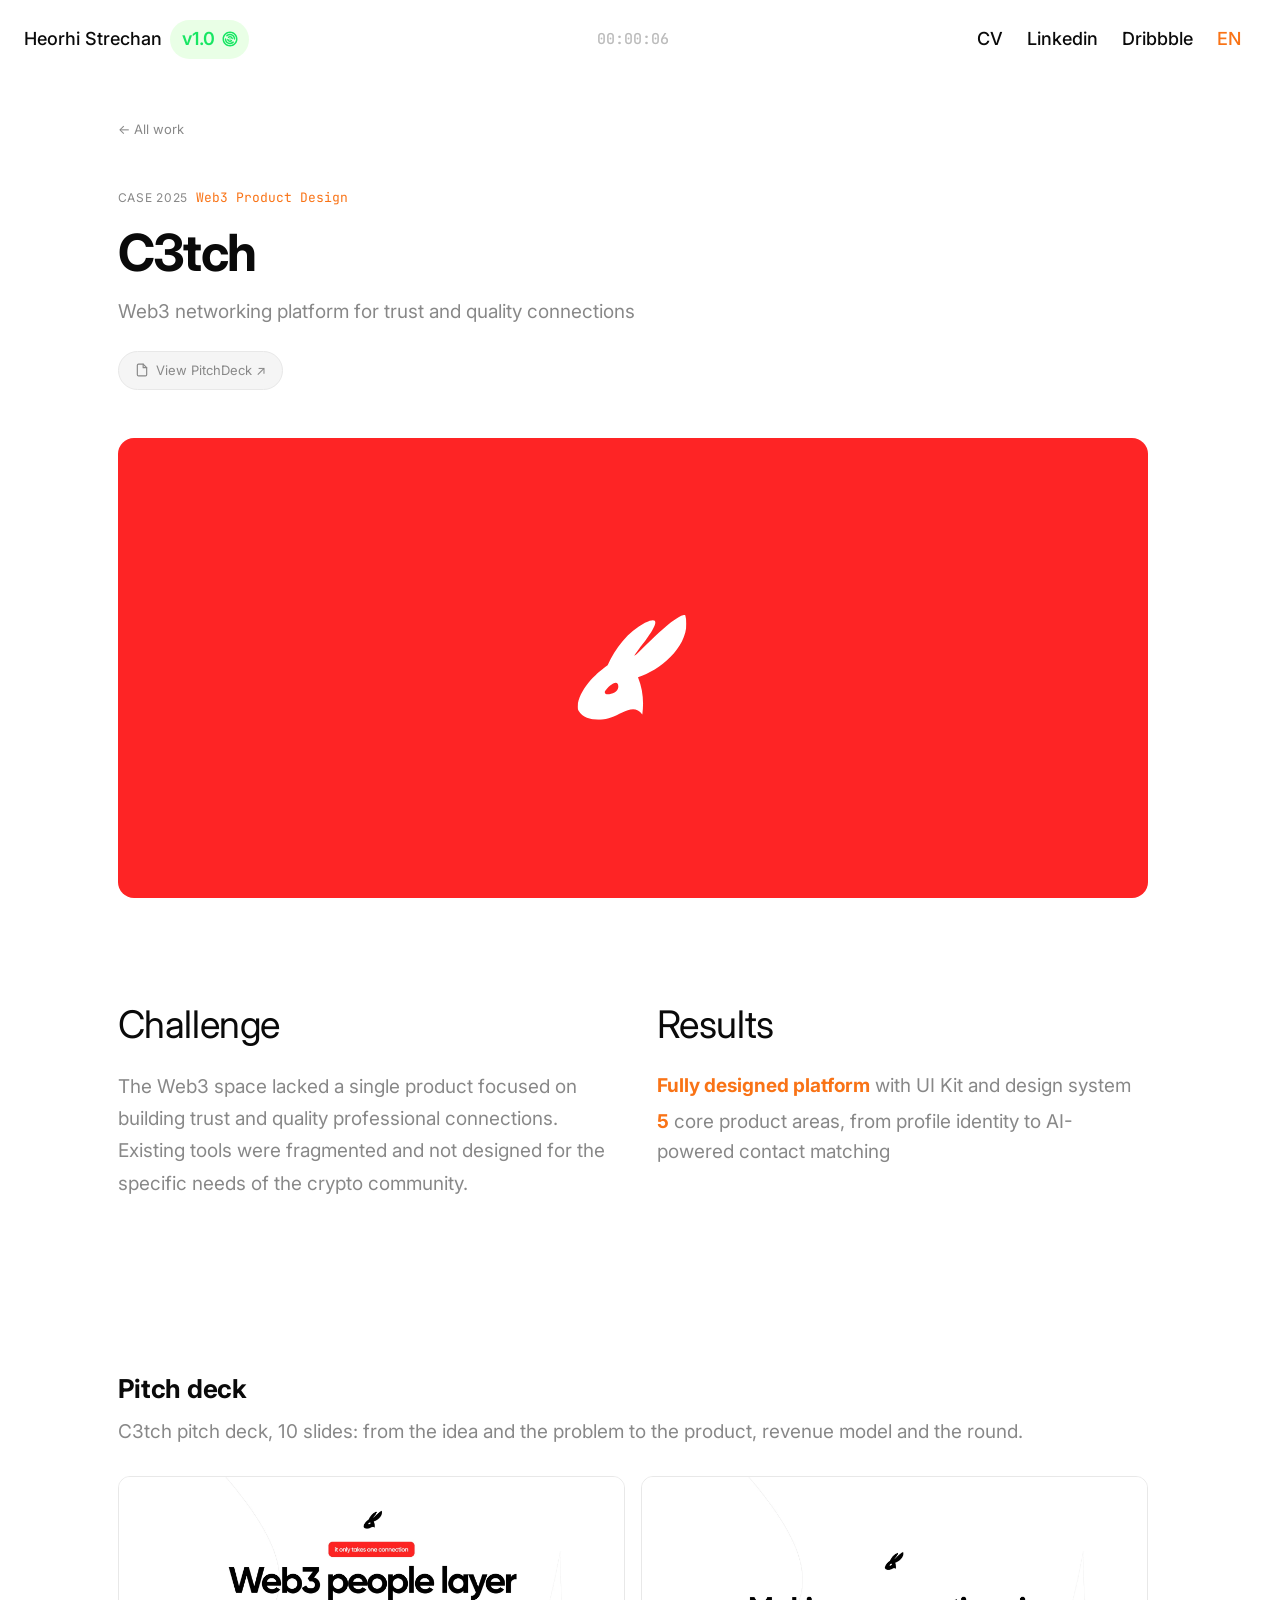
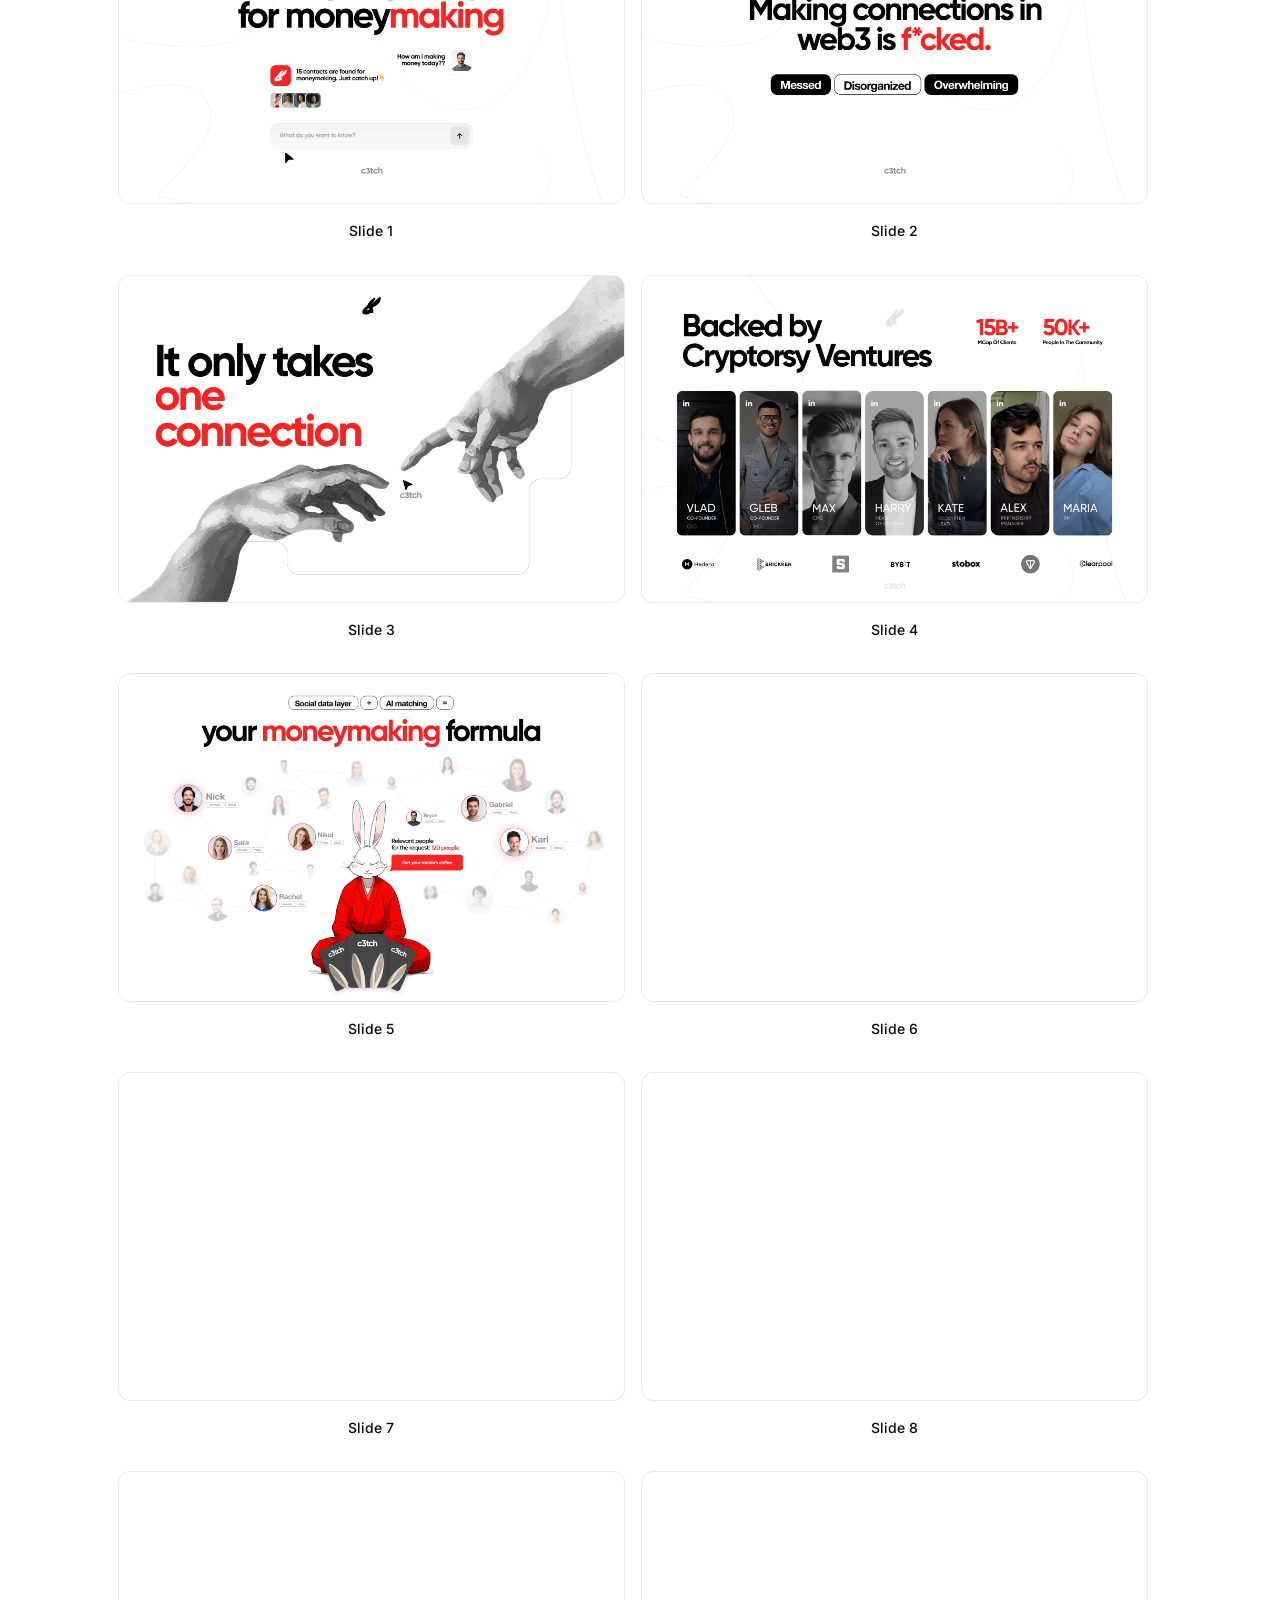
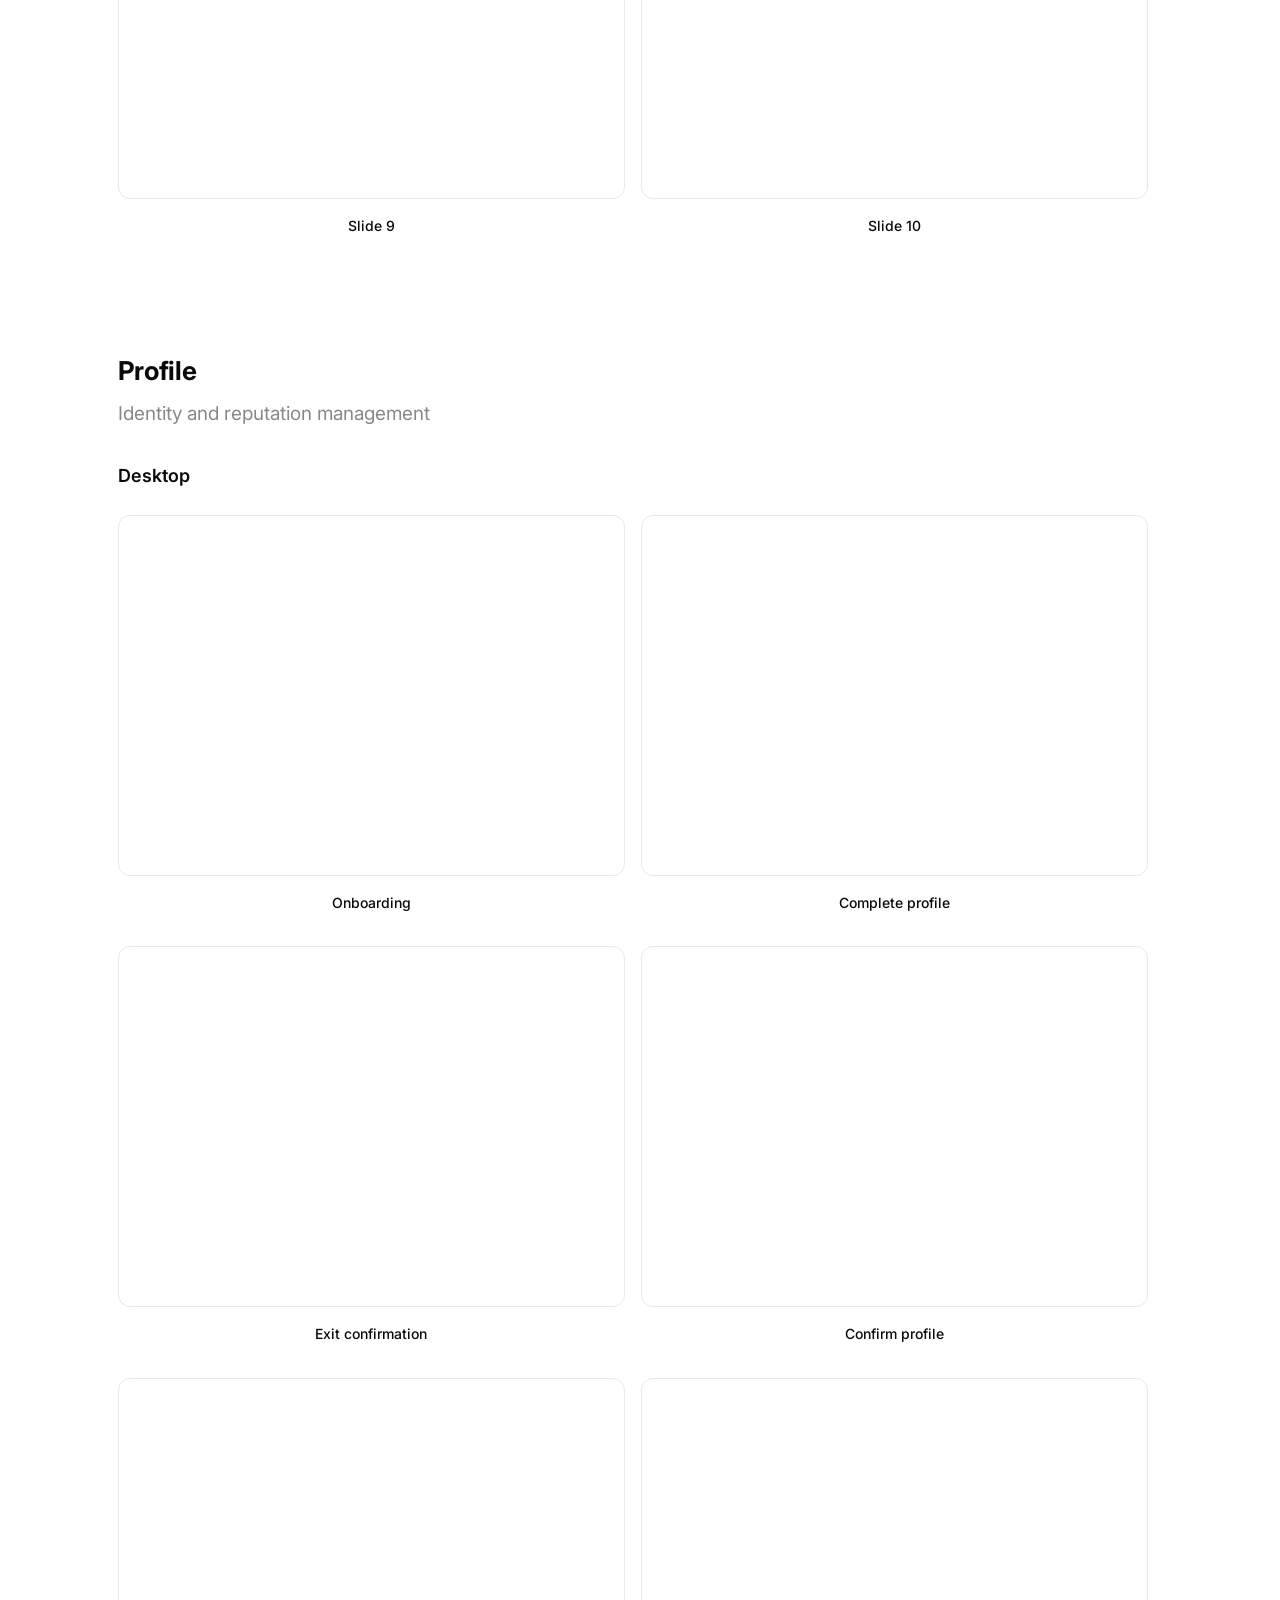
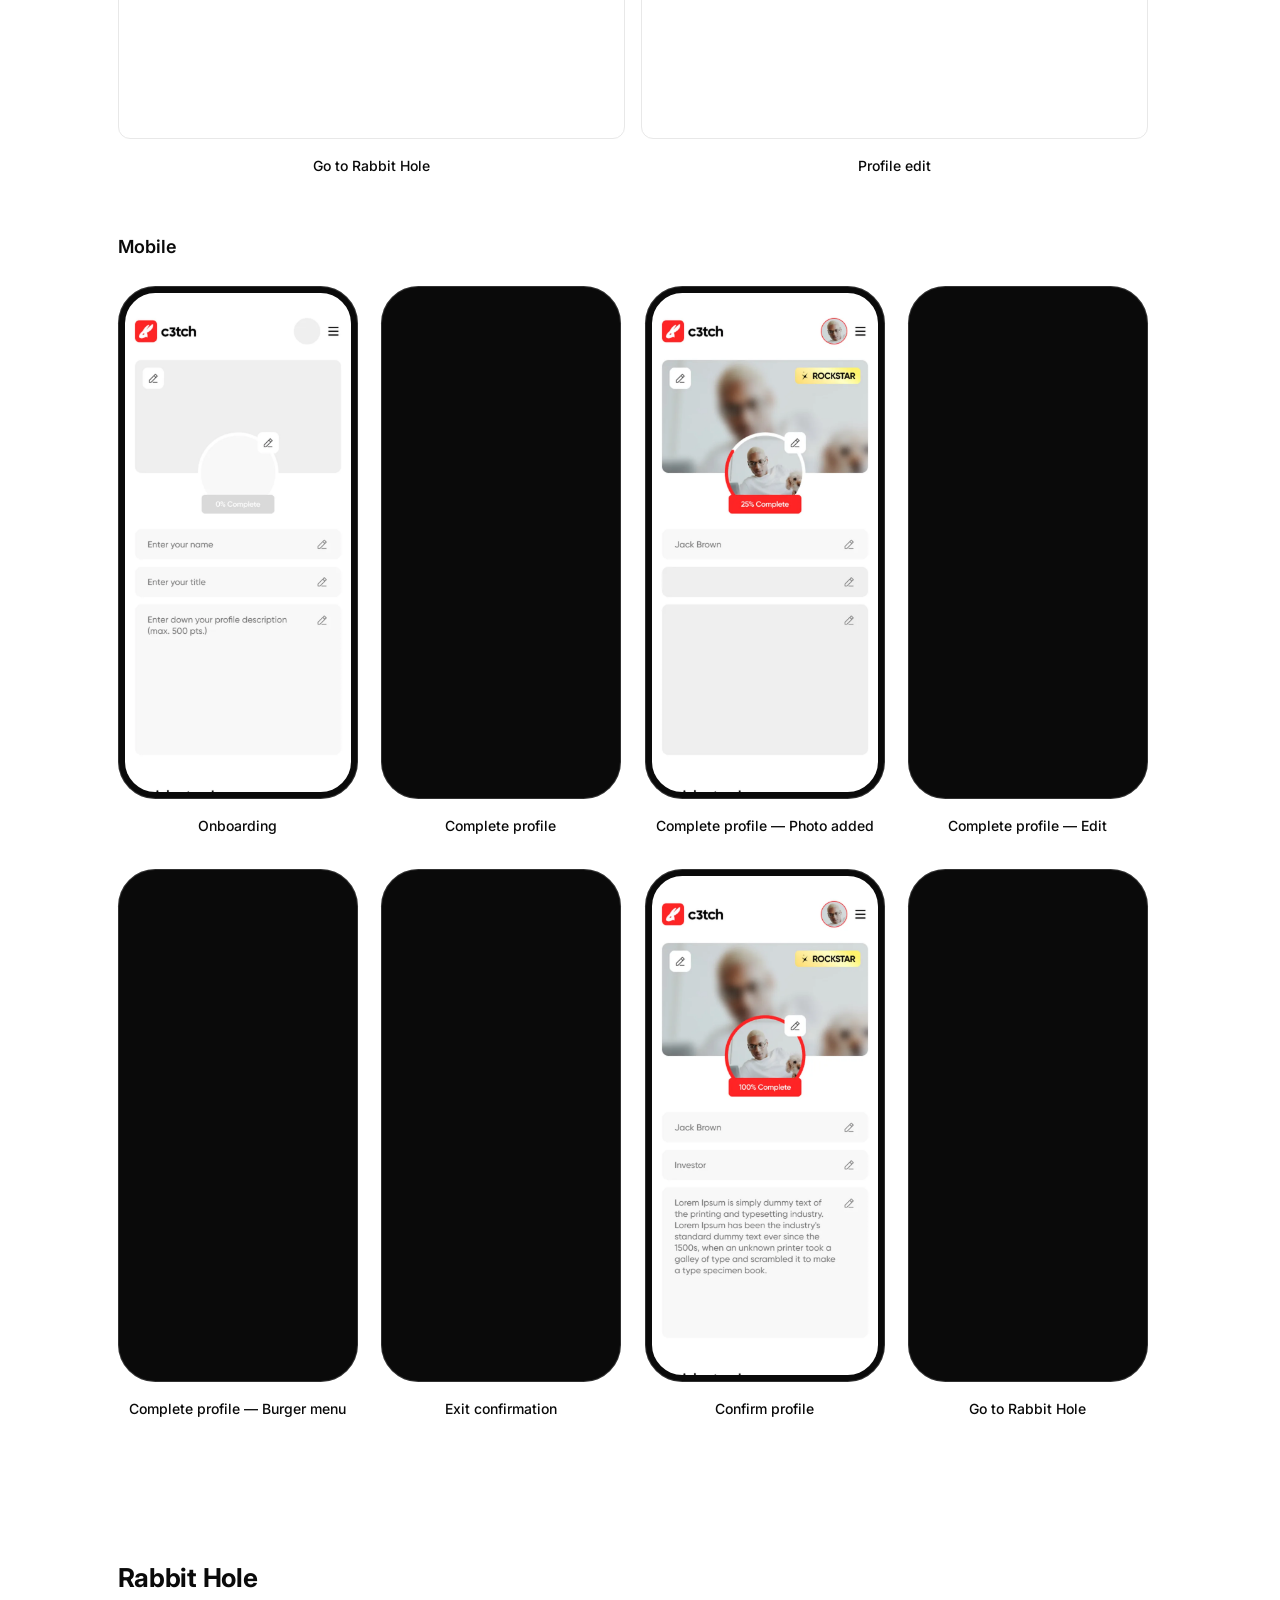
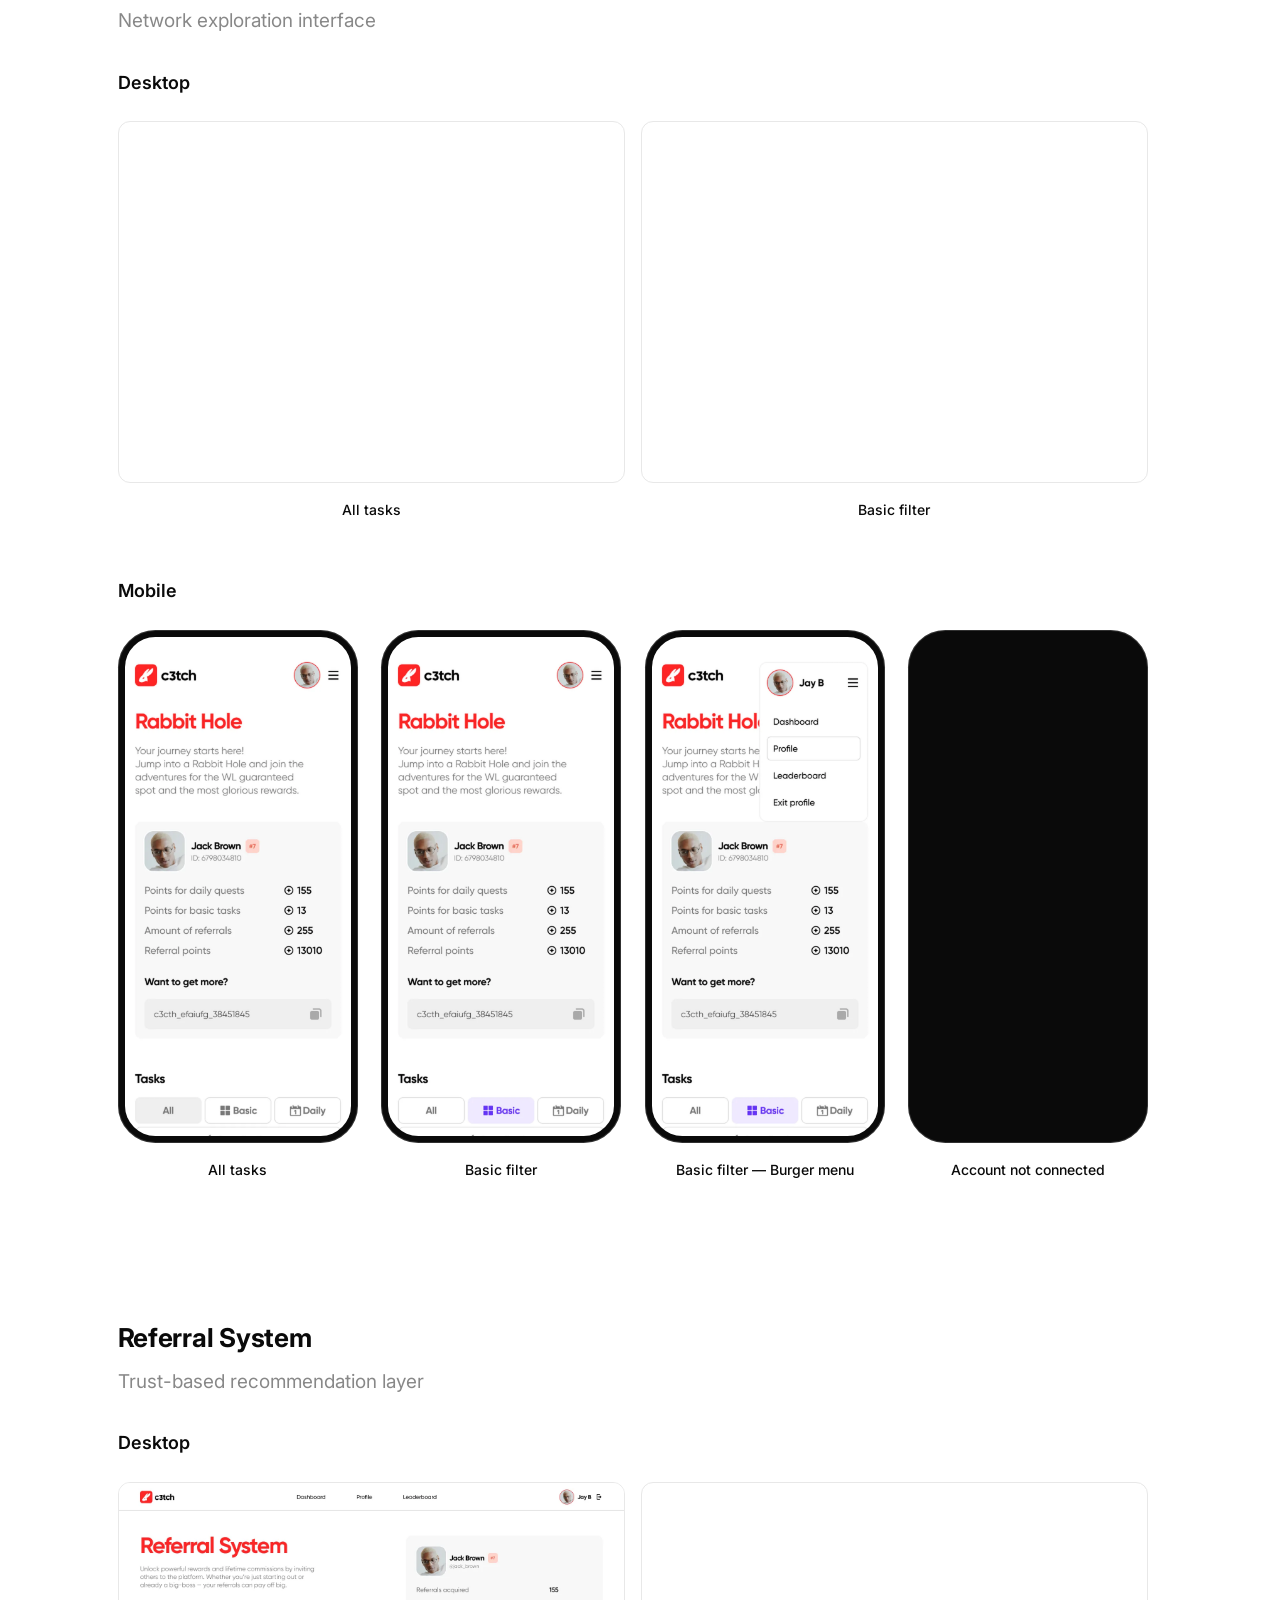
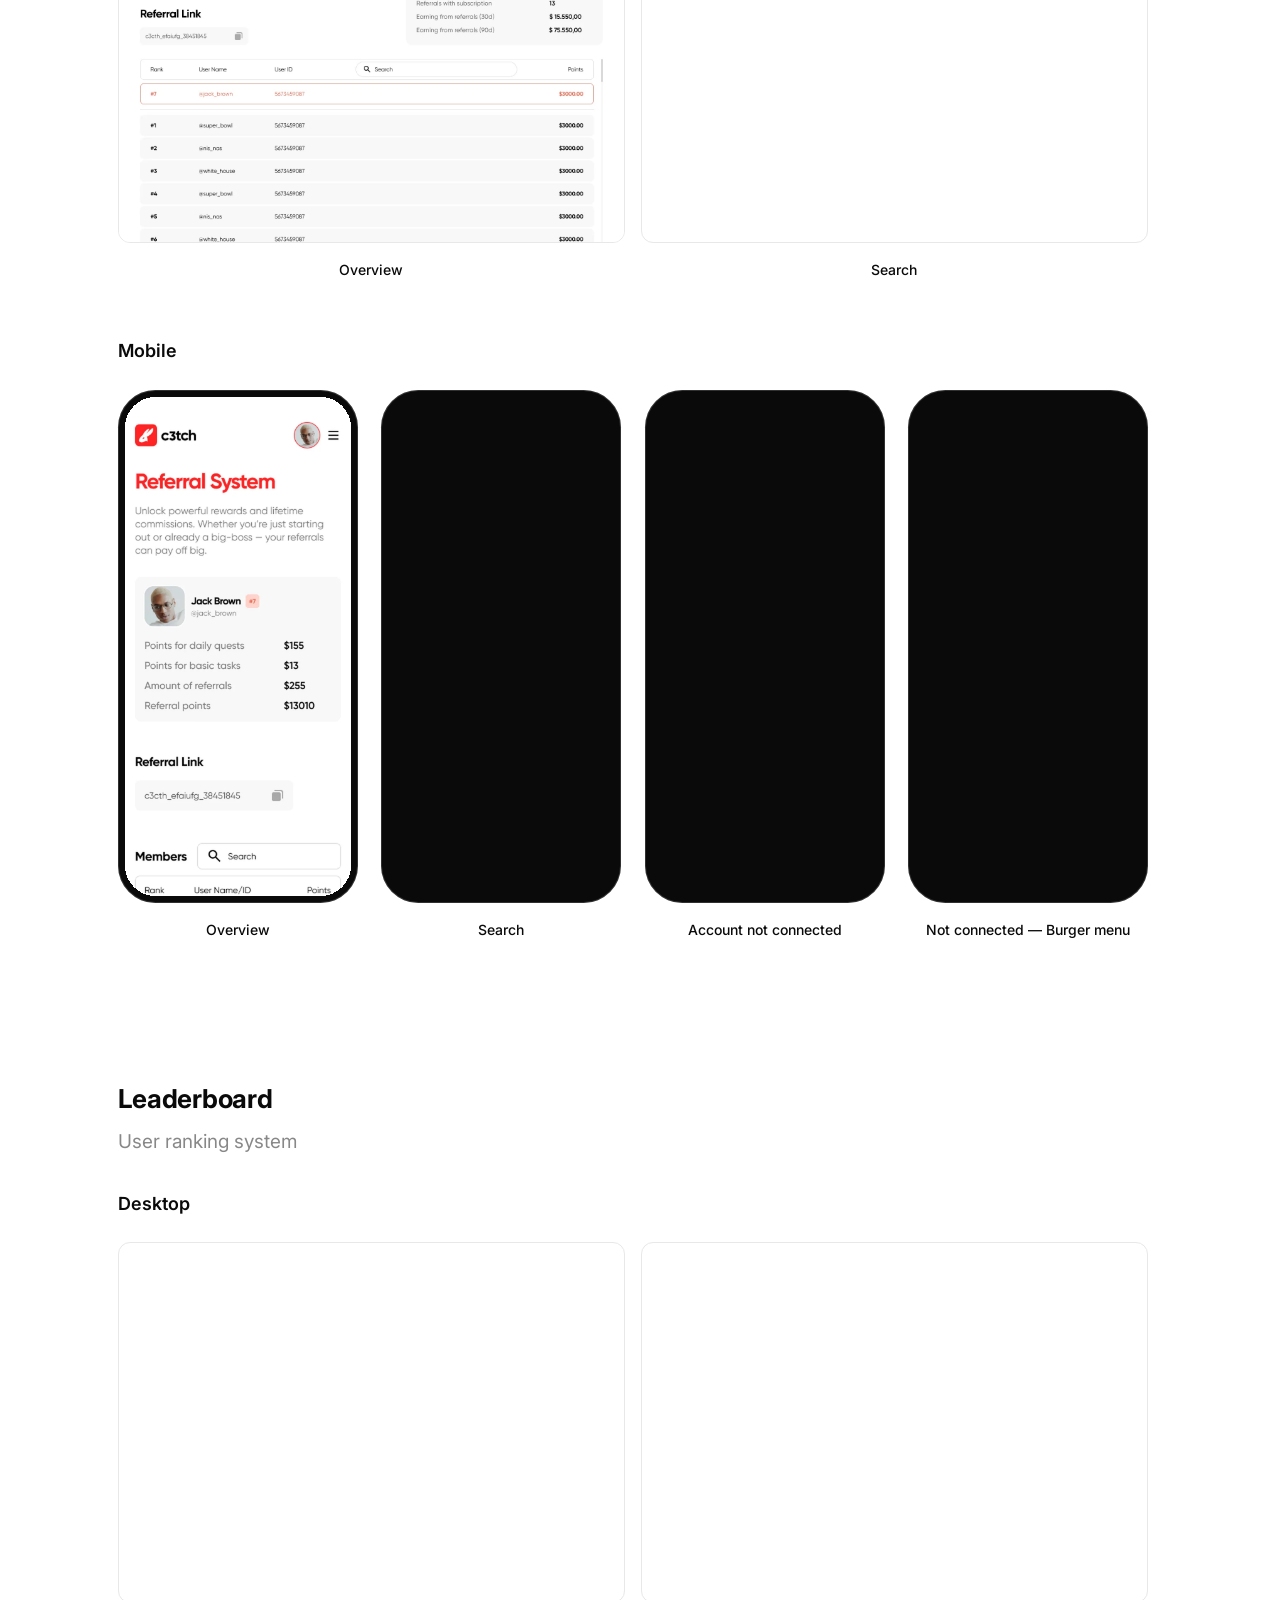
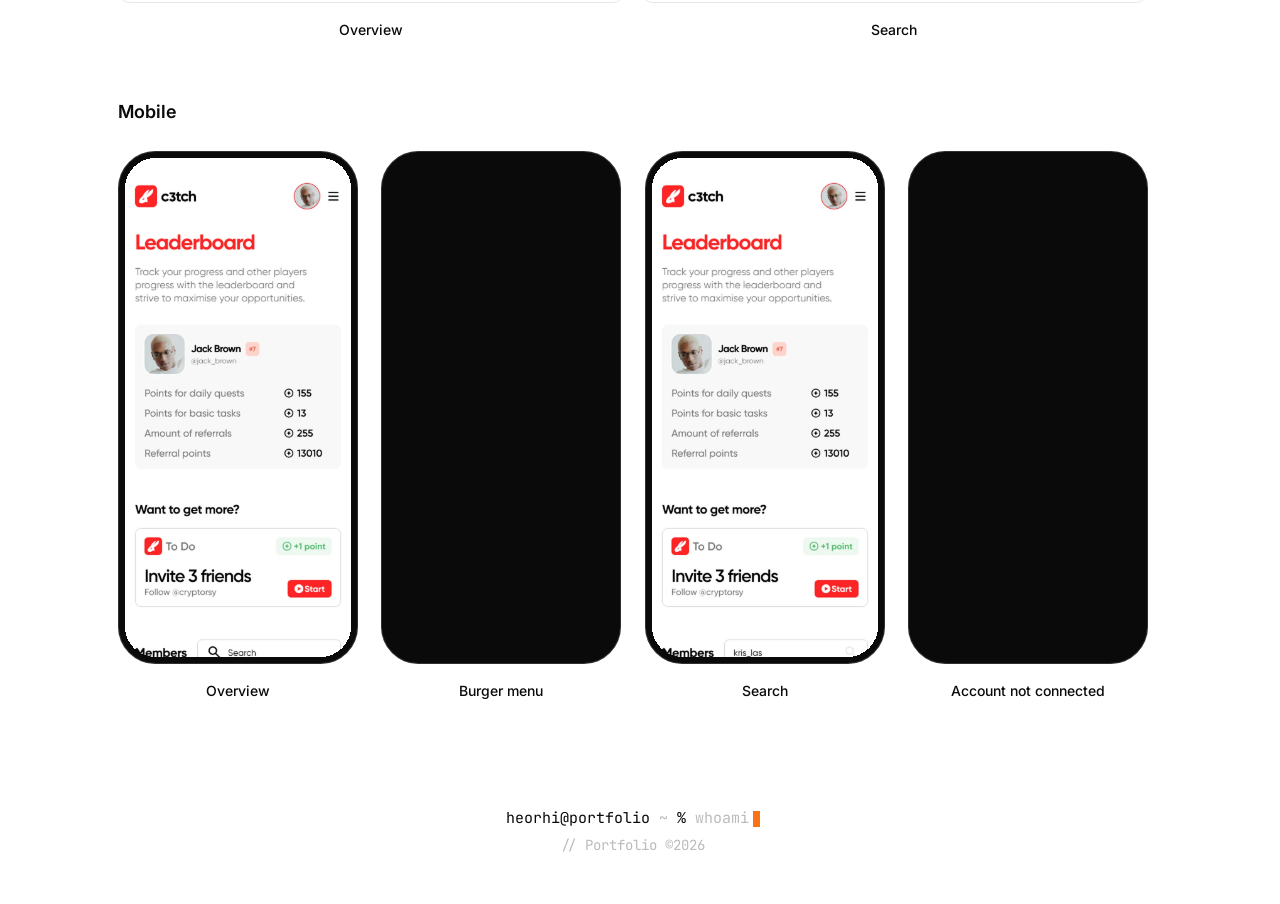
==== commit 46d70e00: "C3tch и Cryptorsy с реальными экранами, баннеры-ссылки, новый порядок проектов, аватары, правки Poly" ====
--- a/c3tch.html
+++ b/c3tch.html
@@ -10,13 +10,13 @@
   <meta property="og:title" content="C3tch — Heorhi Strechan" />
   <meta property="og:description" content="C3tch — a Web3 networking platform for trust and quality connections." />
   <meta property="og:url" content="https://goshastrech.github.io/c3tch.html" />
-  <meta property="og:image" content="https://goshastrech.github.io/img/og-image.jpg" />
+  <meta property="og:image" content="https://goshastrech.github.io/img/og-image-v2.jpg" />
   <meta property="og:image:width" content="1200" />
   <meta property="og:image:height" content="630" />
   <meta name="twitter:card" content="summary_large_image" />
   <meta name="twitter:title" content="C3tch — Heorhi Strechan" />
   <meta name="twitter:description" content="C3tch — a Web3 networking platform for trust and quality connections." />
-  <meta name="twitter:image" content="https://goshastrech.github.io/img/og-image.jpg" />
+  <meta name="twitter:image" content="https://goshastrech.github.io/img/og-image-v2.jpg" />
   <link rel="icon" type="image/png" sizes="32x32" href="img/favicon-32.png" />
   <link rel="icon" type="image/png" sizes="192x192" href="img/favicon-192.png" />
   <link rel="apple-touch-icon" href="img/apple-touch-icon.png" />
@@ -24,6 +24,8 @@
   <link rel="preconnect" href="https://fonts.gstatic.com" crossorigin />
   <link href="https://fonts.googleapis.com/css2?family=Inter:wght@400;500;600;700;800&family=JetBrains+Mono:wght@400;500;600&display=swap" rel="stylesheet" />
   <link rel="stylesheet" href="css/styles.css" />
+  <link rel="stylesheet" href="css/ftlb-phones.css" />
+  <link rel="stylesheet" href="css/c3tch.css" />
 </head>
 <body>
 
@@ -51,7 +53,9 @@
     </header>
 
     <!-- Hero image -->
-    <div class="case__hero fade-in"></div>
+    <div class="case__hero case__hero--brand fade-in">
+      <img src="img/c3tch/logo-white.svg" alt="C3tch" width="140" height="140" decoding="async" />
+    </div>
 
     <!-- Challenge + Results -->
     <div class="case__overview fade-in">
@@ -70,36 +74,273 @@
         </div>
       </div>
     </div>
-
-    <!-- Feature screens -->
-    <div class="grid-2" style="margin-bottom: 80px;">
-
-      <div class="case-img fade-in">
-        <div class="case-img__placeholder case-img__placeholder--md"></div>
-        <div class="case-img__caption"><span data-i18n-en>Profile — Identity and reputation management</span><span data-i18n-ru>Профиль — управление идентичностью и репутацией</span></div>
-      </div>
-
-      <div class="case-img fade-in">
-        <div class="case-img__placeholder case-img__placeholder--md"></div>
-        <div class="case-img__caption"><span data-i18n-en>Rabbit Hole — Network exploration interface</span><span data-i18n-ru>Rabbit Hole — интерфейс исследования сети контактов</span></div>
-      </div>
-
-      <div class="case-img fade-in">
-        <div class="case-img__placeholder case-img__placeholder--md"></div>
-        <div class="case-img__caption"><span data-i18n-en>Referral System — Trust-based recommendation layer</span><span data-i18n-ru>Реферальная система — слой рекомендаций на основе доверия</span></div>
-      </div>
-
-      <div class="case-img fade-in">
-        <div class="case-img__placeholder case-img__placeholder--md"></div>
-        <div class="case-img__caption"><span data-i18n-en>Leaderboard — User ranking system</span><span data-i18n-ru>Лидерборд — система рейтинга пользователей</span></div>
-      </div>
-
-      <div class="case-img fade-in" style="grid-column: 1 / -1;">
-        <div class="case-img__placeholder case-img__placeholder--md"></div>
-        <div class="case-img__caption"><span data-i18n-en>Mastermind AI — Architecture for contact matching</span><span data-i18n-ru>Mastermind AI — архитектура подбора контактов</span></div>
-      </div>
-
-    </div>
+    <section class="case-section fade-in">
+      <h2 class="case-section__title"><span data-i18n-en>Pitch deck</span><span data-i18n-ru>Питч-дек</span></h2>
+      <p class="case-section__desc">
+        <span data-i18n-en>C3tch pitch deck, 10 slides: from the idea and the problem to the product, revenue model and the round.</span>
+        <span data-i18n-ru>Питч-дек C3tch, 10 слайдов: от идеи и проблемы до продукта, модели дохода и раунда.</span>
+      </p>
+      <div class="grid-2 grid-2--shots">
+        <figure class="shot-item">
+          <button type="button" class="shot" data-lb-group="c3tch-pitch" data-lb-title="Slide 1" aria-label="Slide 1: open full size"><img src="img/c3tch/pitch/pitch-01.webp" alt="Slide 1" loading="lazy" decoding="async" width="1920" height="1241" /></button>
+          <figcaption class="shot-item__name"><span data-i18n-en>Slide 1</span><span data-i18n-ru>Слайд 1</span></figcaption>
+        </figure>
+        <figure class="shot-item">
+          <button type="button" class="shot" data-lb-group="c3tch-pitch" data-lb-title="Slide 2" aria-label="Slide 2: open full size"><img src="img/c3tch/pitch/pitch-02.webp" alt="Slide 2" loading="lazy" decoding="async" width="1920" height="1241" /></button>
+          <figcaption class="shot-item__name"><span data-i18n-en>Slide 2</span><span data-i18n-ru>Слайд 2</span></figcaption>
+        </figure>
+        <figure class="shot-item">
+          <button type="button" class="shot" data-lb-group="c3tch-pitch" data-lb-title="Slide 3" aria-label="Slide 3: open full size"><img src="img/c3tch/pitch/pitch-03.webp" alt="Slide 3" loading="lazy" decoding="async" width="1920" height="1241" /></button>
+          <figcaption class="shot-item__name"><span data-i18n-en>Slide 3</span><span data-i18n-ru>Слайд 3</span></figcaption>
+        </figure>
+        <figure class="shot-item">
+          <button type="button" class="shot" data-lb-group="c3tch-pitch" data-lb-title="Slide 4" aria-label="Slide 4: open full size"><img src="img/c3tch/pitch/pitch-04.webp" alt="Slide 4" loading="lazy" decoding="async" width="1920" height="1241" /></button>
+          <figcaption class="shot-item__name"><span data-i18n-en>Slide 4</span><span data-i18n-ru>Слайд 4</span></figcaption>
+        </figure>
+        <figure class="shot-item">
+          <button type="button" class="shot" data-lb-group="c3tch-pitch" data-lb-title="Slide 5" aria-label="Slide 5: open full size"><img src="img/c3tch/pitch/pitch-05.webp" alt="Slide 5" loading="lazy" decoding="async" width="1920" height="1241" /></button>
+          <figcaption class="shot-item__name"><span data-i18n-en>Slide 5</span><span data-i18n-ru>Слайд 5</span></figcaption>
+        </figure>
+        <figure class="shot-item">
+          <button type="button" class="shot" data-lb-group="c3tch-pitch" data-lb-title="Slide 6" aria-label="Slide 6: open full size"><img src="img/c3tch/pitch/pitch-06.webp" alt="Slide 6" loading="lazy" decoding="async" width="1920" height="1241" /></button>
+          <figcaption class="shot-item__name"><span data-i18n-en>Slide 6</span><span data-i18n-ru>Слайд 6</span></figcaption>
+        </figure>
+        <figure class="shot-item">
+          <button type="button" class="shot" data-lb-group="c3tch-pitch" data-lb-title="Slide 7" aria-label="Slide 7: open full size"><img src="img/c3tch/pitch/pitch-07.webp" alt="Slide 7" loading="lazy" decoding="async" width="1920" height="1241" /></button>
+          <figcaption class="shot-item__name"><span data-i18n-en>Slide 7</span><span data-i18n-ru>Слайд 7</span></figcaption>
+        </figure>
+        <figure class="shot-item">
+          <button type="button" class="shot" data-lb-group="c3tch-pitch" data-lb-title="Slide 8" aria-label="Slide 8: open full size"><img src="img/c3tch/pitch/pitch-08.webp" alt="Slide 8" loading="lazy" decoding="async" width="1920" height="1241" /></button>
+          <figcaption class="shot-item__name"><span data-i18n-en>Slide 8</span><span data-i18n-ru>Слайд 8</span></figcaption>
+        </figure>
+        <figure class="shot-item">
+          <button type="button" class="shot" data-lb-group="c3tch-pitch" data-lb-title="Slide 9" aria-label="Slide 9: open full size"><img src="img/c3tch/pitch/pitch-09.webp" alt="Slide 9" loading="lazy" decoding="async" width="1920" height="1241" /></button>
+          <figcaption class="shot-item__name"><span data-i18n-en>Slide 9</span><span data-i18n-ru>Слайд 9</span></figcaption>
+        </figure>
+        <figure class="shot-item">
+          <button type="button" class="shot" data-lb-group="c3tch-pitch" data-lb-title="Slide 10" aria-label="Slide 10: open full size"><img src="img/c3tch/pitch/pitch-10.webp" alt="Slide 10" loading="lazy" decoding="async" width="1920" height="1241" /></button>
+          <figcaption class="shot-item__name"><span data-i18n-en>Slide 10</span><span data-i18n-ru>Слайд 10</span></figcaption>
+        </figure>
+      </div>
+    </section>
+
+
+    <!-- Profile -->
+    <section class="case-section fade-in" id="profile">
+      <h2 class="case-section__title"><span data-i18n-en>Profile</span><span data-i18n-ru>Профиль</span></h2>
+      <p class="case-section__desc"><span data-i18n-en>Identity and reputation management</span><span data-i18n-ru>Управление идентичностью и репутацией</span></p>
+      <h3 class="shots-heading"><span data-i18n-en>Desktop</span><span data-i18n-ru>Десктоп</span></h3>
+      <div class="c3tch-desktop">
+        <figure class="shot-item">
+          <button type="button" class="shot" data-lb-group="c3tch-desktop" data-lb-title="Onboarding" aria-label="Onboarding: open full size"><img src="img/c3tch/desktop-profile-onboarding.webp" alt="Onboarding" width="1440" height="1024" loading="lazy" decoding="async" /></button>
+          <figcaption class="shot-item__name"><span data-i18n-en>Onboarding</span><span data-i18n-ru>Онбординг</span></figcaption>
+        </figure>
+        <figure class="shot-item">
+          <button type="button" class="shot" data-lb-group="c3tch-desktop" data-lb-title="Complete profile" aria-label="Complete profile: open full size"><img src="img/c3tch/desktop-profile-complete.webp" alt="Complete profile" width="1440" height="1024" loading="lazy" decoding="async" /></button>
+          <figcaption class="shot-item__name"><span data-i18n-en>Complete profile</span><span data-i18n-ru>Заполнение профиля</span></figcaption>
+        </figure>
+        <figure class="shot-item">
+          <button type="button" class="shot" data-lb-group="c3tch-desktop" data-lb-title="Exit confirmation" aria-label="Exit confirmation: open full size"><img src="img/c3tch/desktop-profile-exit.webp" alt="Exit confirmation" width="1440" height="1024" loading="lazy" decoding="async" style="object-position:center 50%" /></button>
+          <figcaption class="shot-item__name"><span data-i18n-en>Exit confirmation</span><span data-i18n-ru>Подтверждение выхода</span></figcaption>
+        </figure>
+        <figure class="shot-item">
+          <button type="button" class="shot" data-lb-group="c3tch-desktop" data-lb-title="Confirm profile" aria-label="Confirm profile: open full size"><img src="img/c3tch/desktop-profile-confirm.webp" alt="Confirm profile" width="1440" height="1024" loading="lazy" decoding="async" /></button>
+          <figcaption class="shot-item__name"><span data-i18n-en>Confirm profile</span><span data-i18n-ru>Подтверждение профиля</span></figcaption>
+        </figure>
+        <figure class="shot-item">
+          <button type="button" class="shot" data-lb-group="c3tch-desktop" data-lb-title="Go to Rabbit Hole" aria-label="Go to Rabbit Hole: open full size"><img src="img/c3tch/desktop-profile-go-to-rabbit-hole.webp" alt="Go to Rabbit Hole" width="1440" height="1024" loading="lazy" decoding="async" style="object-position:center 50%" /></button>
+          <figcaption class="shot-item__name"><span data-i18n-en>Go to Rabbit Hole</span><span data-i18n-ru>Переход в Rabbit Hole</span></figcaption>
+        </figure>
+        <figure class="shot-item">
+          <button type="button" class="shot" data-lb-group="c3tch-desktop" data-lb-title="Profile edit" aria-label="Profile edit: open full size"><img src="img/c3tch/desktop-profile-edit.webp" alt="Profile edit" width="1440" height="1024" loading="lazy" decoding="async" /></button>
+          <figcaption class="shot-item__name"><span data-i18n-en>Profile edit</span><span data-i18n-ru>Редактирование профиля</span></figcaption>
+        </figure>
+      </div>
+      <h3 class="shots-heading"><span data-i18n-en>Mobile</span><span data-i18n-ru>Мобильная версия</span></h3>
+      <div class="phones">
+        <figure class="phone-item">
+          <div class="phone" data-lb-group="c3tch-mobile" data-lb-title="Onboarding" tabindex="0" role="button" aria-label="Onboarding: open full size">
+            <div class="phone__screen"><img src="img/c3tch/mobile-profile-onboarding.webp" alt="Onboarding" width="720" height="4970" loading="lazy" decoding="async" draggable="false" /></div>
+          </div>
+          <figcaption class="phone-item__caption"><span data-i18n-en>Onboarding</span><span data-i18n-ru>Онбординг</span></figcaption>
+        </figure>
+        <figure class="phone-item">
+          <div class="phone" data-lb-group="c3tch-mobile" data-lb-title="Complete profile" tabindex="0" role="button" aria-label="Complete profile: open full size">
+            <div class="phone__screen"><img src="img/c3tch/mobile-profile-complete.webp" alt="Complete profile" width="720" height="4970" loading="lazy" decoding="async" draggable="false" /></div>
+          </div>
+          <figcaption class="phone-item__caption"><span data-i18n-en>Complete profile</span><span data-i18n-ru>Заполнение профиля</span></figcaption>
+        </figure>
+        <figure class="phone-item">
+          <div class="phone" data-lb-group="c3tch-mobile" data-lb-title="Complete profile — Photo added" tabindex="0" role="button" aria-label="Complete profile — Photo added: open full size">
+            <div class="phone__screen"><img src="img/c3tch/mobile-profile-complete-photo.webp" alt="Complete profile — Photo added" width="720" height="4970" loading="lazy" decoding="async" draggable="false" /></div>
+          </div>
+          <figcaption class="phone-item__caption"><span data-i18n-en>Complete profile — Photo added</span><span data-i18n-ru>Заполнение — фото добавлено</span></figcaption>
+        </figure>
+        <figure class="phone-item">
+          <div class="phone" data-lb-group="c3tch-mobile" data-lb-title="Complete profile — Edit" tabindex="0" role="button" aria-label="Complete profile — Edit: open full size">
+            <div class="phone__screen"><img src="img/c3tch/mobile-profile-complete-edit.webp" alt="Complete profile — Edit" width="720" height="4694" loading="lazy" decoding="async" draggable="false" /></div>
+          </div>
+          <figcaption class="phone-item__caption"><span data-i18n-en>Complete profile — Edit</span><span data-i18n-ru>Заполнение — редактирование</span></figcaption>
+        </figure>
+        <figure class="phone-item">
+          <div class="phone" data-lb-group="c3tch-mobile" data-lb-title="Complete profile — Burger menu" tabindex="0" role="button" aria-label="Complete profile — Burger menu: open full size">
+            <div class="phone__screen"><img src="img/c3tch/mobile-profile-complete-menu.webp" alt="Complete profile — Burger menu" width="720" height="4970" loading="lazy" decoding="async" draggable="false" /></div>
+          </div>
+          <figcaption class="phone-item__caption"><span data-i18n-en>Complete profile — Burger menu</span><span data-i18n-ru>Заполнение — меню</span></figcaption>
+        </figure>
+        <figure class="phone-item">
+          <div class="phone" data-lb-group="c3tch-mobile" data-lb-title="Exit confirmation" tabindex="0" role="button" aria-label="Exit confirmation: open full size">
+            <div class="phone__screen"><img src="img/c3tch/mobile-profile-exit.webp" alt="Exit confirmation" width="720" height="4970" loading="lazy" decoding="async" draggable="false" /></div>
+          </div>
+          <figcaption class="phone-item__caption"><span data-i18n-en>Exit confirmation</span><span data-i18n-ru>Подтверждение выхода</span></figcaption>
+        </figure>
+        <figure class="phone-item">
+          <div class="phone" data-lb-group="c3tch-mobile" data-lb-title="Confirm profile" tabindex="0" role="button" aria-label="Confirm profile: open full size">
+            <div class="phone__screen"><img src="img/c3tch/mobile-profile-confirm.webp" alt="Confirm profile" width="720" height="4970" loading="lazy" decoding="async" draggable="false" /></div>
+          </div>
+          <figcaption class="phone-item__caption"><span data-i18n-en>Confirm profile</span><span data-i18n-ru>Подтверждение профиля</span></figcaption>
+        </figure>
+        <figure class="phone-item">
+          <div class="phone" data-lb-group="c3tch-mobile" data-lb-title="Go to Rabbit Hole" tabindex="0" role="button" aria-label="Go to Rabbit Hole: open full size">
+            <div class="phone__screen"><img src="img/c3tch/mobile-profile-go-to-rabbit-hole.webp" alt="Go to Rabbit Hole" width="720" height="4970" loading="lazy" decoding="async" draggable="false" /></div>
+          </div>
+          <figcaption class="phone-item__caption"><span data-i18n-en>Go to Rabbit Hole</span><span data-i18n-ru>Переход в Rabbit Hole</span></figcaption>
+        </figure>
+      </div>
+    </section>
+
+    <!-- Rabbit Hole -->
+    <section class="case-section fade-in" id="rabbit-hole">
+      <h2 class="case-section__title"><span data-i18n-en>Rabbit Hole</span><span data-i18n-ru>Rabbit Hole</span></h2>
+      <p class="case-section__desc"><span data-i18n-en>Network exploration interface</span><span data-i18n-ru>Интерфейс исследования сети контактов</span></p>
+      <h3 class="shots-heading"><span data-i18n-en>Desktop</span><span data-i18n-ru>Десктоп</span></h3>
+      <div class="c3tch-desktop">
+        <figure class="shot-item">
+          <button type="button" class="shot" data-lb-group="c3tch-desktop" data-lb-title="All tasks" aria-label="All tasks: open full size"><img src="img/c3tch/desktop-rabbit-hole.webp" alt="All tasks" width="1440" height="1024" loading="lazy" decoding="async" /></button>
+          <figcaption class="shot-item__name"><span data-i18n-en>All tasks</span><span data-i18n-ru>Все задачи</span></figcaption>
+        </figure>
+        <figure class="shot-item">
+          <button type="button" class="shot" data-lb-group="c3tch-desktop" data-lb-title="Basic filter" aria-label="Basic filter: open full size"><img src="img/c3tch/desktop-rabbit-hole-filter.webp" alt="Basic filter" width="1440" height="1024" loading="lazy" decoding="async" /></button>
+          <figcaption class="shot-item__name"><span data-i18n-en>Basic filter</span><span data-i18n-ru>Фильтр Basic</span></figcaption>
+        </figure>
+      </div>
+      <h3 class="shots-heading"><span data-i18n-en>Mobile</span><span data-i18n-ru>Мобильная версия</span></h3>
+      <div class="phones">
+        <figure class="phone-item">
+          <div class="phone" data-lb-group="c3tch-mobile" data-lb-title="All tasks" tabindex="0" role="button" aria-label="All tasks: open full size">
+            <div class="phone__screen"><img src="img/c3tch/mobile-rabbit-hole-all.webp" alt="All tasks" width="720" height="3960" loading="lazy" decoding="async" draggable="false" /></div>
+          </div>
+          <figcaption class="phone-item__caption"><span data-i18n-en>All tasks</span><span data-i18n-ru>Все задачи</span></figcaption>
+        </figure>
+        <figure class="phone-item">
+          <div class="phone" data-lb-group="c3tch-mobile" data-lb-title="Basic filter" tabindex="0" role="button" aria-label="Basic filter: open full size">
+            <div class="phone__screen"><img src="img/c3tch/mobile-rabbit-hole-filter.webp" alt="Basic filter" width="720" height="3960" loading="lazy" decoding="async" draggable="false" /></div>
+          </div>
+          <figcaption class="phone-item__caption"><span data-i18n-en>Basic filter</span><span data-i18n-ru>Фильтр Basic</span></figcaption>
+        </figure>
+        <figure class="phone-item">
+          <div class="phone" data-lb-group="c3tch-mobile" data-lb-title="Basic filter — Burger menu" tabindex="0" role="button" aria-label="Basic filter — Burger menu: open full size">
+            <div class="phone__screen"><img src="img/c3tch/mobile-rabbit-hole-filter-menu.webp" alt="Basic filter — Burger menu" width="720" height="3960" loading="lazy" decoding="async" draggable="false" /></div>
+          </div>
+          <figcaption class="phone-item__caption"><span data-i18n-en>Basic filter — Burger menu</span><span data-i18n-ru>Фильтр Basic — меню</span></figcaption>
+        </figure>
+        <figure class="phone-item">
+          <div class="phone" data-lb-group="c3tch-mobile" data-lb-title="Account not connected" tabindex="0" role="button" aria-label="Account not connected: open full size">
+            <div class="phone__screen"><img src="img/c3tch/mobile-rabbit-hole-disconnected.webp" alt="Account not connected" width="720" height="3524" loading="lazy" decoding="async" draggable="false" /></div>
+          </div>
+          <figcaption class="phone-item__caption"><span data-i18n-en>Account not connected</span><span data-i18n-ru>Аккаунт не подключён</span></figcaption>
+        </figure>
+      </div>
+    </section>
+
+    <!-- Referral System -->
+    <section class="case-section fade-in" id="referral">
+      <h2 class="case-section__title"><span data-i18n-en>Referral System</span><span data-i18n-ru>Реферальная система</span></h2>
+      <p class="case-section__desc"><span data-i18n-en>Trust-based recommendation layer</span><span data-i18n-ru>Слой рекомендаций на основе доверия</span></p>
+      <h3 class="shots-heading"><span data-i18n-en>Desktop</span><span data-i18n-ru>Десктоп</span></h3>
+      <div class="c3tch-desktop">
+        <figure class="shot-item">
+          <button type="button" class="shot" data-lb-group="c3tch-desktop" data-lb-title="Overview" aria-label="Overview: open full size"><img src="img/c3tch/desktop-referral.webp" alt="Overview" width="1440" height="1024" loading="lazy" decoding="async" /></button>
+          <figcaption class="shot-item__name"><span data-i18n-en>Overview</span><span data-i18n-ru>Обзор</span></figcaption>
+        </figure>
+        <figure class="shot-item">
+          <button type="button" class="shot" data-lb-group="c3tch-desktop" data-lb-title="Search" aria-label="Search: open full size"><img src="img/c3tch/desktop-referral-search.webp" alt="Search" width="1440" height="1024" loading="lazy" decoding="async" /></button>
+          <figcaption class="shot-item__name"><span data-i18n-en>Search</span><span data-i18n-ru>Поиск</span></figcaption>
+        </figure>
+      </div>
+      <h3 class="shots-heading"><span data-i18n-en>Mobile</span><span data-i18n-ru>Мобильная версия</span></h3>
+      <div class="phones">
+        <figure class="phone-item">
+          <div class="phone" data-lb-group="c3tch-mobile" data-lb-title="Overview" tabindex="0" role="button" aria-label="Overview: open full size">
+            <div class="phone__screen"><img src="img/c3tch/mobile-referral.webp" alt="Overview" width="720" height="2720" loading="lazy" decoding="async" draggable="false" /></div>
+          </div>
+          <figcaption class="phone-item__caption"><span data-i18n-en>Overview</span><span data-i18n-ru>Обзор</span></figcaption>
+        </figure>
+        <figure class="phone-item">
+          <div class="phone" data-lb-group="c3tch-mobile" data-lb-title="Search" tabindex="0" role="button" aria-label="Search: open full size">
+            <div class="phone__screen"><img src="img/c3tch/mobile-referral-search.webp" alt="Search" width="720" height="2720" loading="lazy" decoding="async" draggable="false" /></div>
+          </div>
+          <figcaption class="phone-item__caption"><span data-i18n-en>Search</span><span data-i18n-ru>Поиск</span></figcaption>
+        </figure>
+        <figure class="phone-item">
+          <div class="phone" data-lb-group="c3tch-mobile" data-lb-title="Account not connected" tabindex="0" role="button" aria-label="Account not connected: open full size">
+            <div class="phone__screen"><img src="img/c3tch/mobile-referral-disconnected.webp" alt="Account not connected" width="720" height="1680" loading="lazy" decoding="async" draggable="false" /></div>
+          </div>
+          <figcaption class="phone-item__caption"><span data-i18n-en>Account not connected</span><span data-i18n-ru>Аккаунт не подключён</span></figcaption>
+        </figure>
+        <figure class="phone-item">
+          <div class="phone" data-lb-group="c3tch-mobile" data-lb-title="Not connected — Burger menu" tabindex="0" role="button" aria-label="Not connected — Burger menu: open full size">
+            <div class="phone__screen"><img src="img/c3tch/mobile-referral-disconnected-menu.webp" alt="Not connected — Burger menu" width="720" height="1680" loading="lazy" decoding="async" draggable="false" /></div>
+          </div>
+          <figcaption class="phone-item__caption"><span data-i18n-en>Not connected — Burger menu</span><span data-i18n-ru>Не подключён — меню</span></figcaption>
+        </figure>
+      </div>
+    </section>
+
+    <!-- Leaderboard -->
+    <section class="case-section fade-in" id="leaderboard">
+      <h2 class="case-section__title"><span data-i18n-en>Leaderboard</span><span data-i18n-ru>Лидерборд</span></h2>
+      <p class="case-section__desc"><span data-i18n-en>User ranking system</span><span data-i18n-ru>Система рейтинга пользователей</span></p>
+      <h3 class="shots-heading"><span data-i18n-en>Desktop</span><span data-i18n-ru>Десктоп</span></h3>
+      <div class="c3tch-desktop">
+        <figure class="shot-item">
+          <button type="button" class="shot" data-lb-group="c3tch-desktop" data-lb-title="Overview" aria-label="Overview: open full size"><img src="img/c3tch/desktop-leaderboard.webp" alt="Overview" width="1440" height="1024" loading="lazy" decoding="async" /></button>
+          <figcaption class="shot-item__name"><span data-i18n-en>Overview</span><span data-i18n-ru>Обзор</span></figcaption>
+        </figure>
+        <figure class="shot-item">
+          <button type="button" class="shot" data-lb-group="c3tch-desktop" data-lb-title="Search" aria-label="Search: open full size"><img src="img/c3tch/desktop-leaderboard-search.webp" alt="Search" width="1440" height="1024" loading="lazy" decoding="async" /></button>
+          <figcaption class="shot-item__name"><span data-i18n-en>Search</span><span data-i18n-ru>Поиск</span></figcaption>
+        </figure>
+      </div>
+      <h3 class="shots-heading"><span data-i18n-en>Mobile</span><span data-i18n-ru>Мобильная версия</span></h3>
+      <div class="phones">
+        <figure class="phone-item">
+          <div class="phone" data-lb-group="c3tch-mobile" data-lb-title="Overview" tabindex="0" role="button" aria-label="Overview: open full size">
+            <div class="phone__screen"><img src="img/c3tch/mobile-leaderboard.webp" alt="Overview" width="720" height="2872" loading="lazy" decoding="async" draggable="false" /></div>
+          </div>
+          <figcaption class="phone-item__caption"><span data-i18n-en>Overview</span><span data-i18n-ru>Обзор</span></figcaption>
+        </figure>
+        <figure class="phone-item">
+          <div class="phone" data-lb-group="c3tch-mobile" data-lb-title="Burger menu" tabindex="0" role="button" aria-label="Burger menu: open full size">
+            <div class="phone__screen"><img src="img/c3tch/mobile-leaderboard-menu.webp" alt="Burger menu" width="720" height="2872" loading="lazy" decoding="async" draggable="false" /></div>
+          </div>
+          <figcaption class="phone-item__caption"><span data-i18n-en>Burger menu</span><span data-i18n-ru>Меню</span></figcaption>
+        </figure>
+        <figure class="phone-item">
+          <div class="phone" data-lb-group="c3tch-mobile" data-lb-title="Search" tabindex="0" role="button" aria-label="Search: open full size">
+            <div class="phone__screen"><img src="img/c3tch/mobile-leaderboard-search.webp" alt="Search" width="720" height="2872" loading="lazy" decoding="async" draggable="false" /></div>
+          </div>
+          <figcaption class="phone-item__caption"><span data-i18n-en>Search</span><span data-i18n-ru>Поиск</span></figcaption>
+        </figure>
+        <figure class="phone-item">
+          <div class="phone" data-lb-group="c3tch-mobile" data-lb-title="Account not connected" tabindex="0" role="button" aria-label="Account not connected: open full size">
+            <div class="phone__screen"><img src="img/c3tch/mobile-leaderboard-disconnected.webp" alt="Account not connected" width="720" height="1600" loading="lazy" decoding="async" draggable="false" /></div>
+          </div>
+          <figcaption class="phone-item__caption"><span data-i18n-en>Account not connected</span><span data-i18n-ru>Аккаунт не подключён</span></figcaption>
+        </figure>
+      </div>
+    </section>
+
 
   </div>
 
@@ -107,5 +348,7 @@
 
   <script src="js/components.js"></script>
   <script src="js/main.js"></script>
+  <script src="js/lightbox.js"></script>
+  <script src="js/c3tch-phones.js"></script>
 </body>
 </html>
--- a/css/styles.css
+++ b/css/styles.css
@@ -1323,6 +1323,29 @@
 
 .team__avatar:first-child { margin-left: 0; }
 
+/* аватары команды: размытые портреты (стоковые фото Pexels, сильно размыты), 8 вариантов по кругу */
+.team__avatar { background-size: cover; background-position: center; }
+.team__group:nth-child(1) .team__avatar:nth-child(1) { background-image: url('../img/team/p1.webp'); }
+.team__group:nth-child(1) .team__avatar:nth-child(2) { background-image: url('../img/team/p2.webp'); }
+.team__group:nth-child(1) .team__avatar:nth-child(3) { background-image: url('../img/team/p3.webp'); }
+.team__group:nth-child(1) .team__avatar:nth-child(4) { background-image: url('../img/team/p4.webp'); }
+.team__group:nth-child(1) .team__avatar:nth-child(5) { background-image: url('../img/team/p5.webp'); }
+.team__group:nth-child(2) .team__avatar:nth-child(1) { background-image: url('../img/team/p2.webp'); }
+.team__group:nth-child(2) .team__avatar:nth-child(2) { background-image: url('../img/team/p3.webp'); }
+.team__group:nth-child(2) .team__avatar:nth-child(3) { background-image: url('../img/team/p4.webp'); }
+.team__group:nth-child(2) .team__avatar:nth-child(4) { background-image: url('../img/team/p5.webp'); }
+.team__group:nth-child(2) .team__avatar:nth-child(5) { background-image: url('../img/team/p6.webp'); }
+.team__group:nth-child(3) .team__avatar:nth-child(1) { background-image: url('../img/team/p6.webp'); }
+.team__group:nth-child(3) .team__avatar:nth-child(2) { background-image: url('../img/team/p7.webp'); }
+.team__group:nth-child(3) .team__avatar:nth-child(3) { background-image: url('../img/team/p8.webp'); }
+.team__group:nth-child(3) .team__avatar:nth-child(4) { background-image: url('../img/team/p1.webp'); }
+.team__group:nth-child(3) .team__avatar:nth-child(5) { background-image: url('../img/team/p2.webp'); }
+.team__group:nth-child(4) .team__avatar:nth-child(1) { background-image: url('../img/team/p7.webp'); }
+.team__group:nth-child(4) .team__avatar:nth-child(2) { background-image: url('../img/team/p8.webp'); }
+.team__group:nth-child(4) .team__avatar:nth-child(3) { background-image: url('../img/team/p1.webp'); }
+.team__group:nth-child(4) .team__avatar:nth-child(4) { background-image: url('../img/team/p2.webp'); }
+.team__group:nth-child(4) .team__avatar:nth-child(5) { background-image: url('../img/team/p3.webp'); }
+
 .team__role {
   font-size: 13px;
   font-weight: 600;
@@ -1710,14 +1733,11 @@
 }
 
 .compare-caption {
-  font-size: 13px;
-  color: var(--text-2);
-  line-height: 1.7;
-  padding: 16px 20px;
-  background: var(--surface);
-  border: 1px solid var(--border);
-  border-radius: 12px;
-  margin-bottom: 56px;
+  /* обычный текст, как под заголовками блоков (без серой плашки и рамки) */
+  font-size: 19px;
+  color: var(--text-2);
+  line-height: 1.6;
+  margin: 20px 0 56px;
 }
 
 .compare-caption strong {
@@ -1745,6 +1765,11 @@
   background: linear-gradient(135deg, #dcdcdc 0%, #ececec 100%);
   flex-shrink: 0;
 }
+
+/* аватары персонажей Polyranger: размытые стоковые портреты (Pexels) */
+.persona-card__avatar { background-size: cover; background-position: center; }
+.persona-card--trader .persona-card__avatar { background-image: url('../img/team/p3.webp'); }
+.persona-card--newcomer .persona-card__avatar { background-image: url('../img/team/p6.webp'); }
 
 .persona-card__name {
   font-size: 16px;
@@ -2636,3 +2661,47 @@
     border-radius: 0;
   }
 }
+
+
+/* Баннеры проектов на главной — ссылки на страницу проекта: при наведении приподнимаются, картинка/видео чуть увеличиваются */
+a.card { color: inherit; text-decoration: none; }
+a.card .card__image {
+  box-shadow: 0 0 0 1px #e3e3e8;   /* тонкая серая обводка: отделяет светлые баннеры от белого фона, без тени */
+  transition: transform 0.45s cubic-bezier(.2,.7,.2,1);
+}
+a.card .card__image img,
+a.card .card__image video { transition: transform 0.6s cubic-bezier(.2,.7,.2,1); }
+a.card:focus-visible { outline: 2px solid var(--blue); outline-offset: 4px; }
+@media (hover: hover) {
+  a.card:hover .card__image { transform: translateY(-8px) scale(1.03); }
+  a.card:hover .card__image img,
+  a.card:hover .card__image video { transform: scale(1.06); }
+}
+@media (prefers-reduced-motion: reduce) {
+  a.card .card__image, a.card .card__image img, a.card .card__image video { transition: none; }
+  a.card:hover .card__image, a.card:hover .card__image img, a.card:hover .card__image video { transform: none; }
+}
+
+/* Курсор-«палец» на всём, что ведёт на другую страницу или нажимается (ссылки, кнопки, баннеры, карточки ленты).
+   Экраны с увеличением по клику остаются с курсором-лупой (zoom-in), «Скоро» и заблокированное — обычной стрелкой. */
+a[href],
+button:not(:disabled),
+[role="button"]:not([aria-disabled="true"]),
+.lang-toggle,
+.project-btn:not(.project-btn--soon),
+.project-badge--link,
+a.card,
+.project-strip__card,
+.case__back,
+.case__pitch,
+.about-link,
+.header__right a,
+.header__name,
+.footer a {
+  cursor: pointer;
+}
+button.shot, button.poster, button.iphone, .phone[data-lb-group], .shot, .poster { cursor: zoom-in; }
+.project-btn--soon, [aria-disabled="true"] { cursor: default; }
+
+/* C3tch на главной теперь видео 16:9 — ширина как у остальных видео-баннеров */
+.card--c3tch .card__image:has(video) { width: 940px; }
--- a/css/ftlb-phones.css
+++ b/css/ftlb-phones.css
@@ -0,0 +1,113 @@
+/* FTLB: телефоны с прокручиваемыми экранами.
+   Корпус — как .iphone на странице Trady (тёмная рамка 7px, тонкая светлая окантовка).
+   «Остров» и статус-бар нарисованы самим макетом, поэтому отдельного островка нет. */
+
+.phones {
+  --phones-gap: 32px 24px;
+  display: flex;
+  flex-wrap: wrap;
+  justify-content: flex-start;   /* все группы выровнены влево, размер телефонов одинаковый */
+  gap: var(--phones-gap);
+  margin-bottom: 24px;
+}
+
+.phone-item {
+  flex: 0 0 calc((100% - 3 * 24px) / 4);   /* 4 в ряд; группа из 3 занимает первые три колонки */
+  min-width: 0;
+  margin: 0;
+  text-align: center;
+  container-type: inline-size;   /* cqw = ширина телефона; от неё считается радиус экрана */
+  --pad: 7px;
+  --screen-r: calc((100cqw - 2 * var(--pad)) * 0.1344);  /* радиус углов макета: 120 / 893 */
+}
+
+/* Корпус */
+.phone {
+  box-sizing: border-box;
+  width: 100%;
+  padding: var(--pad);
+  background: var(--text);
+  border-radius: calc(var(--screen-r) + var(--pad));
+  box-shadow: inset 0 0 0 1px rgba(255, 255, 255, 0.16);
+}
+
+/* Экран: пропорция макета меню (893 x 1976) = один экран без пустой прокрутки */
+.phone__screen {
+  aspect-ratio: 893 / 1976;
+  overflow-y: auto;
+  overflow-x: hidden;
+  overscroll-behavior: contain;
+  border-radius: var(--screen-r);
+  background: var(--text);   /* прозрачные уголки макета сливаются с корпусом */
+  scrollbar-width: none;
+  -webkit-overflow-scrolling: touch;
+  user-select: none;
+  -webkit-user-select: none;
+  outline: none;
+}
+.phone__screen::-webkit-scrollbar { display: none; }
+.phone__screen:focus-visible {
+  outline: 2px solid var(--blue);
+  outline-offset: 3px;
+}
+
+.phone__screen img {
+  display: block;
+  width: 100%;
+  height: auto;
+  user-select: none;
+  -webkit-user-drag: none;
+}
+
+/* Неподвижная шапка: верх макета (статус-бар 9:41 + остров), не уезжает при прокрутке.
+   Высота — доля ширины экрана: --bar-h (в макете остров кончается на 121/893, карточка с лого начинается на ~181/893).
+   Нижние --bar-fade мягко растворяются, чтобы контент уходил под шапку без резкого края. */
+.phone__screen { --bar-h: 0.19; --bar-fade: 0.03; }   /* 170/893 и 27/893 ширины экрана */
+.phone__bar {
+  position: sticky;
+  top: 0;
+  z-index: 1;
+  height: calc((100cqw - 2 * var(--pad)) * var(--bar-h));
+  margin-bottom: calc(-1 * (100cqw - 2 * var(--pad)) * var(--bar-h));   /* не сдвигает картинку вниз */
+  background-repeat: no-repeat;
+  background-position: top left;
+  background-size: 100% auto;
+  pointer-events: none;
+  -webkit-mask-image: linear-gradient(#000 calc(100% - (100cqw - 2 * var(--pad)) * var(--bar-fade)), transparent);
+  mask-image: linear-gradient(#000 calc(100% - (100cqw - 2 * var(--pad)) * var(--bar-fade)), transparent);
+}
+
+/* Запасной вариант, если файл не найден */
+.phone__ph {
+  min-height: 100%;
+  background: #1a1a1a;
+}
+
+.phone-item__caption {
+  margin-top: var(--space-sm);
+  font-size: var(--text-base);
+  font-weight: 500;
+  color: var(--text);
+}
+
+/* Планшет: 2 в ряд */
+@media (max-width: 900px) {
+  .phone-item { flex-basis: calc((100% - 24px) / 2); }
+}
+
+/* Мобильный: ряд внутри блока с горизонтальным snap-скроллом; страница не ширится */
+@media (max-width: 640px) {
+  .phones {
+    flex-wrap: nowrap;
+    overflow-x: auto;
+    scroll-snap-type: x mandatory;
+    gap: var(--space-sm);
+    padding-bottom: var(--space-xs);
+    scrollbar-width: none;
+  }
+  .phones::-webkit-scrollbar { display: none; }
+  .phone-item {
+    flex: 0 0 min(260px, 72vw);
+    scroll-snap-align: center;
+  }
+}
--- a/css/c3tch.css
+++ b/css/c3tch.css
@@ -0,0 +1,110 @@
+/* C3tch: просмотр экранов на весь размер.
+   Экраны длинные (мобильные до ~2500px), поэтому в лайтбоксе они не сжимаются до высоты окна,
+   а показываются в нормальную ширину и прокручиваются внутри рамки. */
+.poster-lightbox__frame:has(img[src*="/desktop-"]) {
+  aspect-ratio: auto;
+  width: min(calc(100vw - 48px), 1100px);
+  overflow-y: auto;
+}
+.poster-lightbox__frame:has(img[src*="/mobile-"]) {
+  aspect-ratio: auto;
+  width: min(calc(100vw - 48px), 400px);
+  overflow-y: auto;
+}
+.poster-lightbox__frame img[src*="/desktop-"],
+.poster-lightbox__frame img[src*="/mobile-"] {
+  width: 100%;
+  max-width: none;
+  max-height: none;
+}
+
+/* Десктопные экраны: по одному в ряд, во всю ширину колонки, полной высоты */
+.c3tch-desktop {
+  display: grid;
+  grid-template-columns: repeat(2, minmax(0, 1fr));
+  gap: 32px 16px;   /* 2 в ряд, как на странице Trady */
+}
+@media (max-width: 640px) { .c3tch-desktop { grid-template-columns: 1fr; } }
+.c3tch-desktop .shot:hover { transform: none; }
+
+/* Мобильные экраны: корпус iPhone из css/ftlb-phones.css (тот же, что на FTLB).
+   Экран листается внутри корпуса; клик открывает экран крупно. */
+.phones .phone { cursor: zoom-in; }
+.phones .phone:focus-visible { outline: 2px solid var(--blue); outline-offset: 3px; }
+/* На FTLB сверху висит неподвижная шапка (статус-бар); у C3tch в макетах её нет, поэтому она не нужна */
+.phones .phone__screen { overscroll-behavior: auto; }
+
+/* 2 в ряд на планшете и телефоне (на FTLB на телефоне там карусель, здесь сетка) */
+@media (max-width: 640px) {
+  .phones {
+    flex-wrap: wrap;
+    overflow-x: visible;
+    scroll-snap-type: none;
+    gap: 24px 12px;
+  }
+  .phones .phone-item { flex: 0 0 calc((100% - 12px) / 2); scroll-snap-align: none; }
+}
+
+/* Десктопные экраны в карточке-кадре 1440×1024 (как фрейм в Figma): видна верхняя часть экрана,
+   а полный экран открывается в лайтбоксе по клику */
+.c3tch-desktop .shot img {
+  aspect-ratio: 1440 / 1024;
+  height: auto;
+  object-fit: cover;
+  object-position: top center;
+}
+
+/* Герой: сплошной красный фон бренда и белый кролик по центру */
+.case__hero--brand {
+  display: flex;
+  align-items: center;
+  justify-content: center;
+  height: 460px;
+  background: #FE2425;
+  border: 0;
+}
+.case__hero--brand img { width: 150px; height: 150px; display: block; }
+@media (max-width: 640px) { .case__hero--brand { height: 260px; } .case__hero--brand img { width: 96px; height: 96px; } }
+
+/* Мобильный экран в просмотре: корпус iPhone с островком, внутри экран листается (как в сетке) */
+.poster-lightbox__frame.is-scrollphone {
+  position: relative;
+  box-sizing: border-box;
+  width: min(calc(100vw - 48px), 400px);
+  height: min(calc(86vh - 44px), 860px);
+  aspect-ratio: auto;
+  padding: 10px;
+  background: var(--text);
+  border-radius: 48px;
+  box-shadow: inset 0 0 0 1px rgba(255, 255, 255, 0.16);
+  overflow: hidden;
+}
+.poster-lightbox__frame.is-scrollphone .lb-phone-screen {
+  height: 100%;
+  overflow-y: auto;
+  overflow-x: hidden;
+  border-radius: 38px;
+  background: #fff;
+  overscroll-behavior: contain;
+  scrollbar-width: none;
+}
+.poster-lightbox__frame.is-scrollphone .lb-phone-screen::-webkit-scrollbar { display: none; }
+.poster-lightbox__frame.is-scrollphone img {
+  display: block;
+  width: 100%;
+  max-width: none;
+  max-height: none;
+  height: auto;
+}
+.poster-lightbox__frame.is-scrollphone::after {
+  content: "";
+  position: absolute;
+  top: 18px;
+  left: 50%;
+  width: 26%;
+  height: 22px;
+  transform: translateX(-50%);
+  border-radius: 999px;
+  background: #000;
+  pointer-events: none;
+}
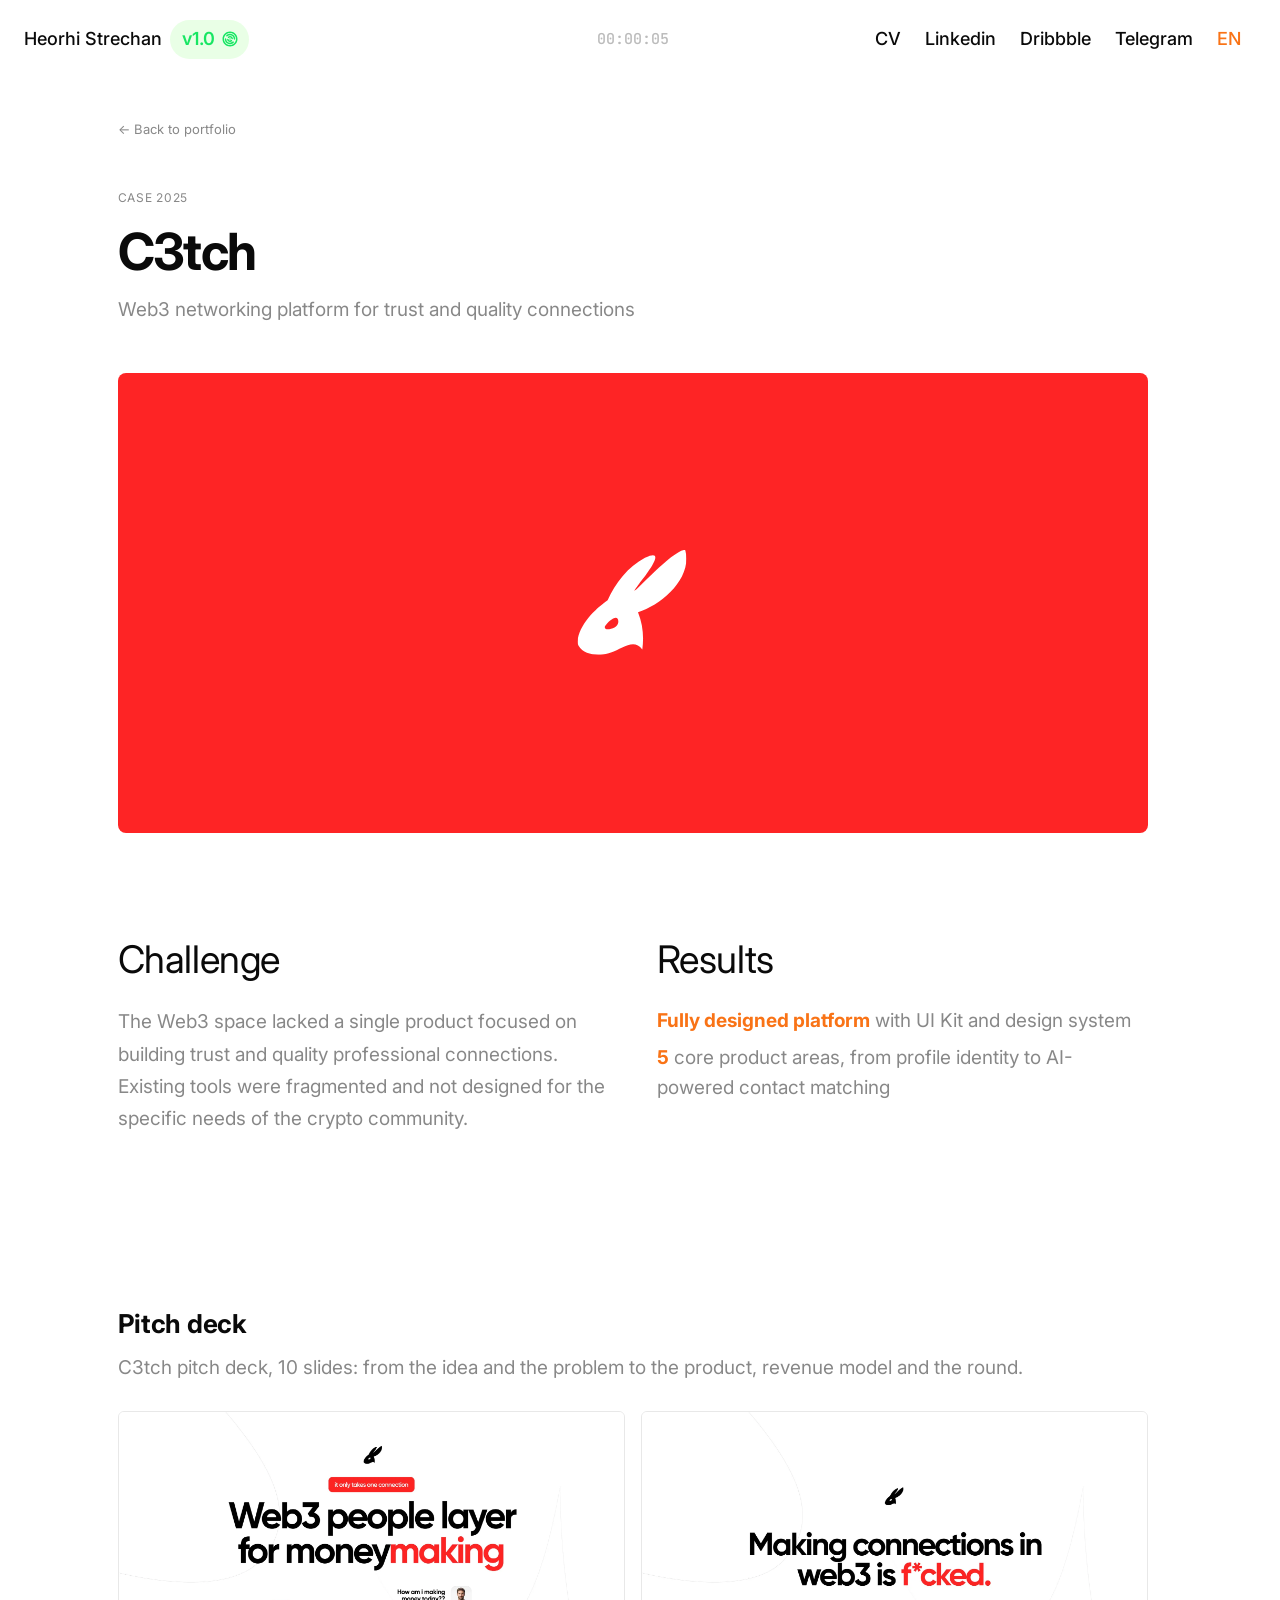
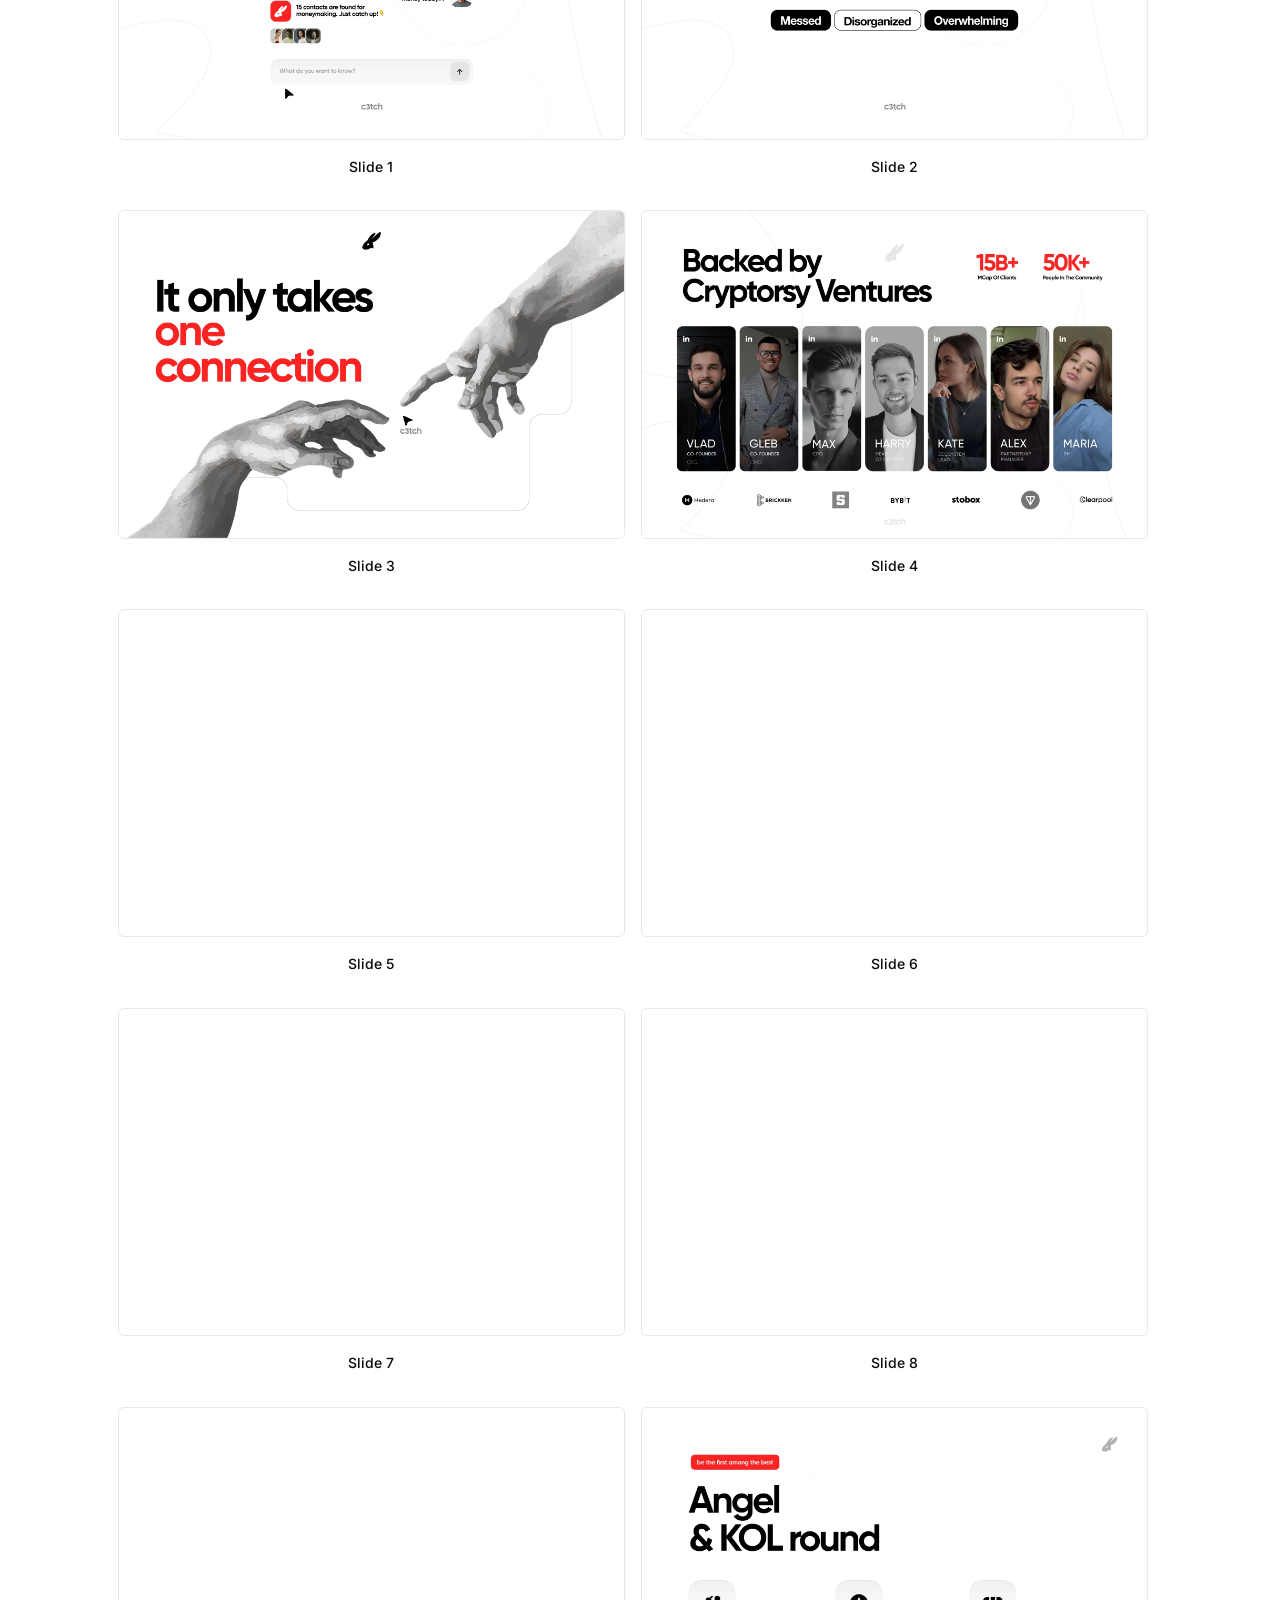
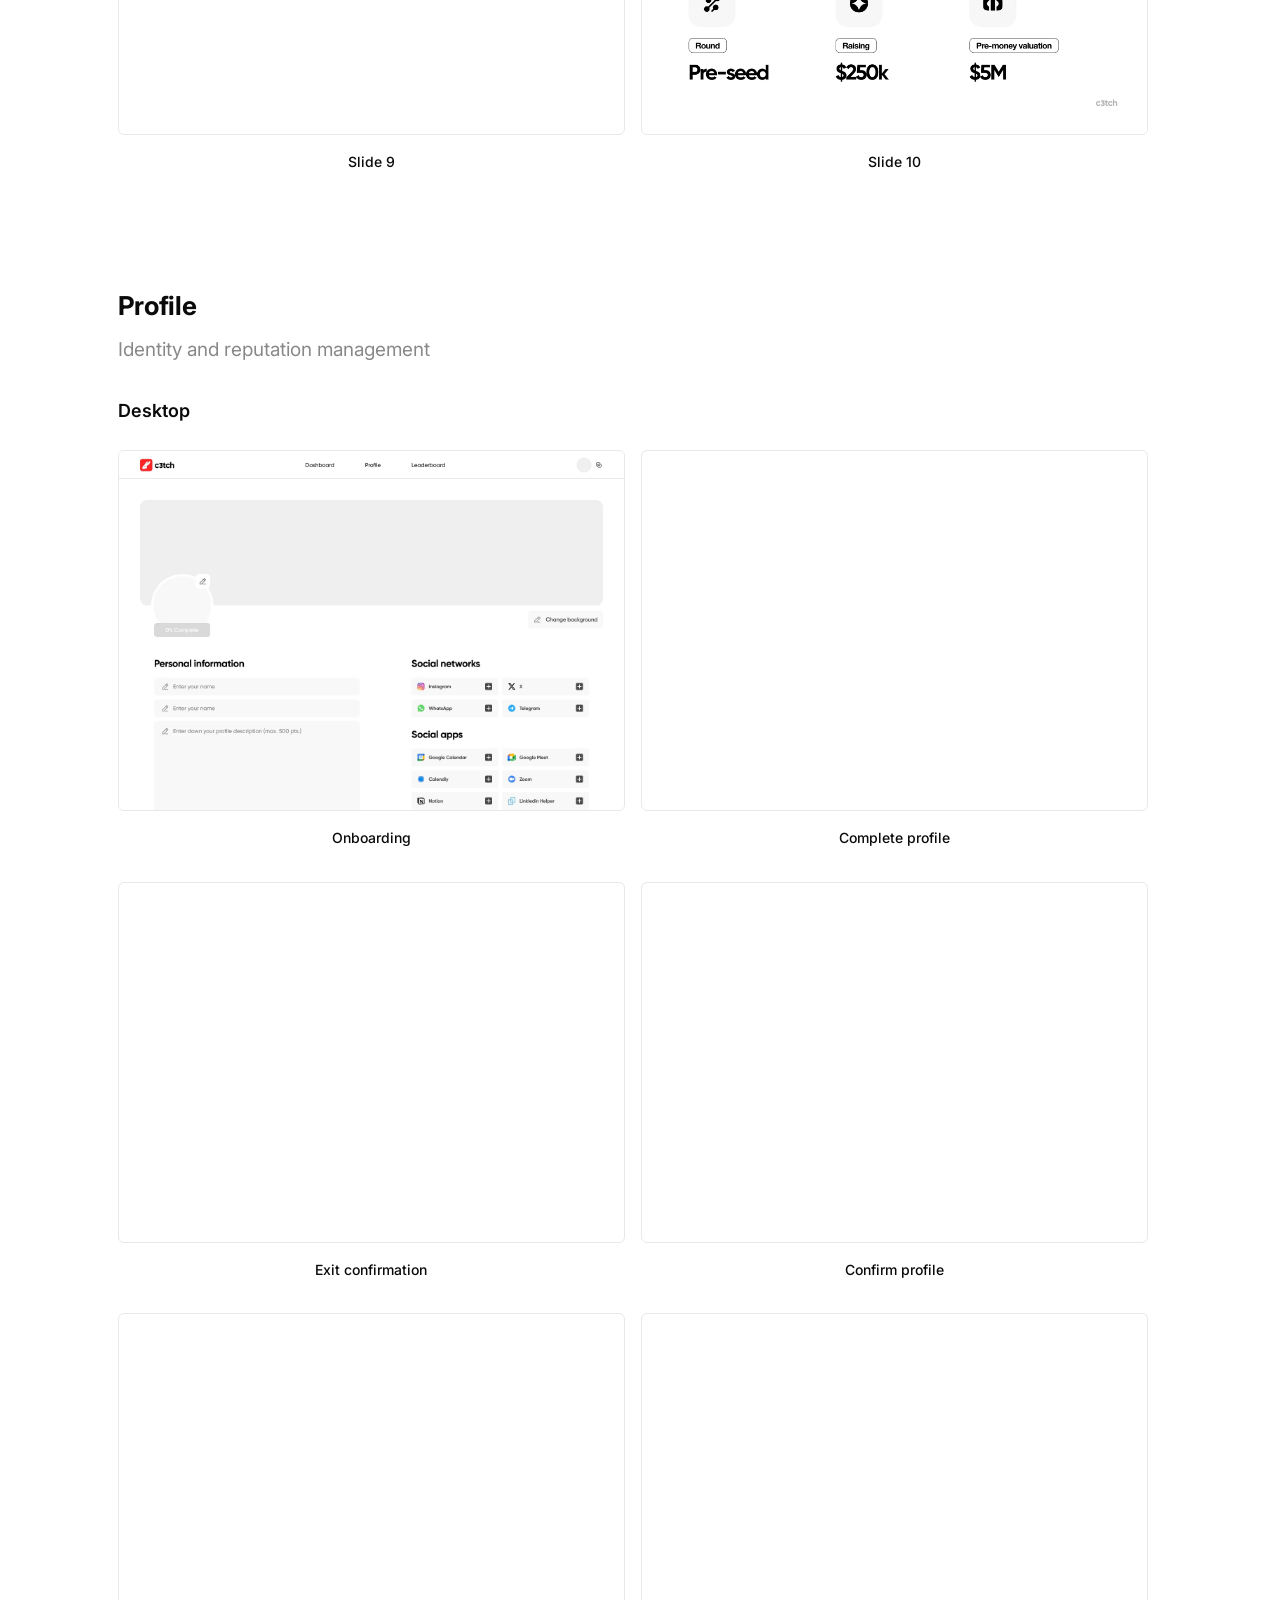
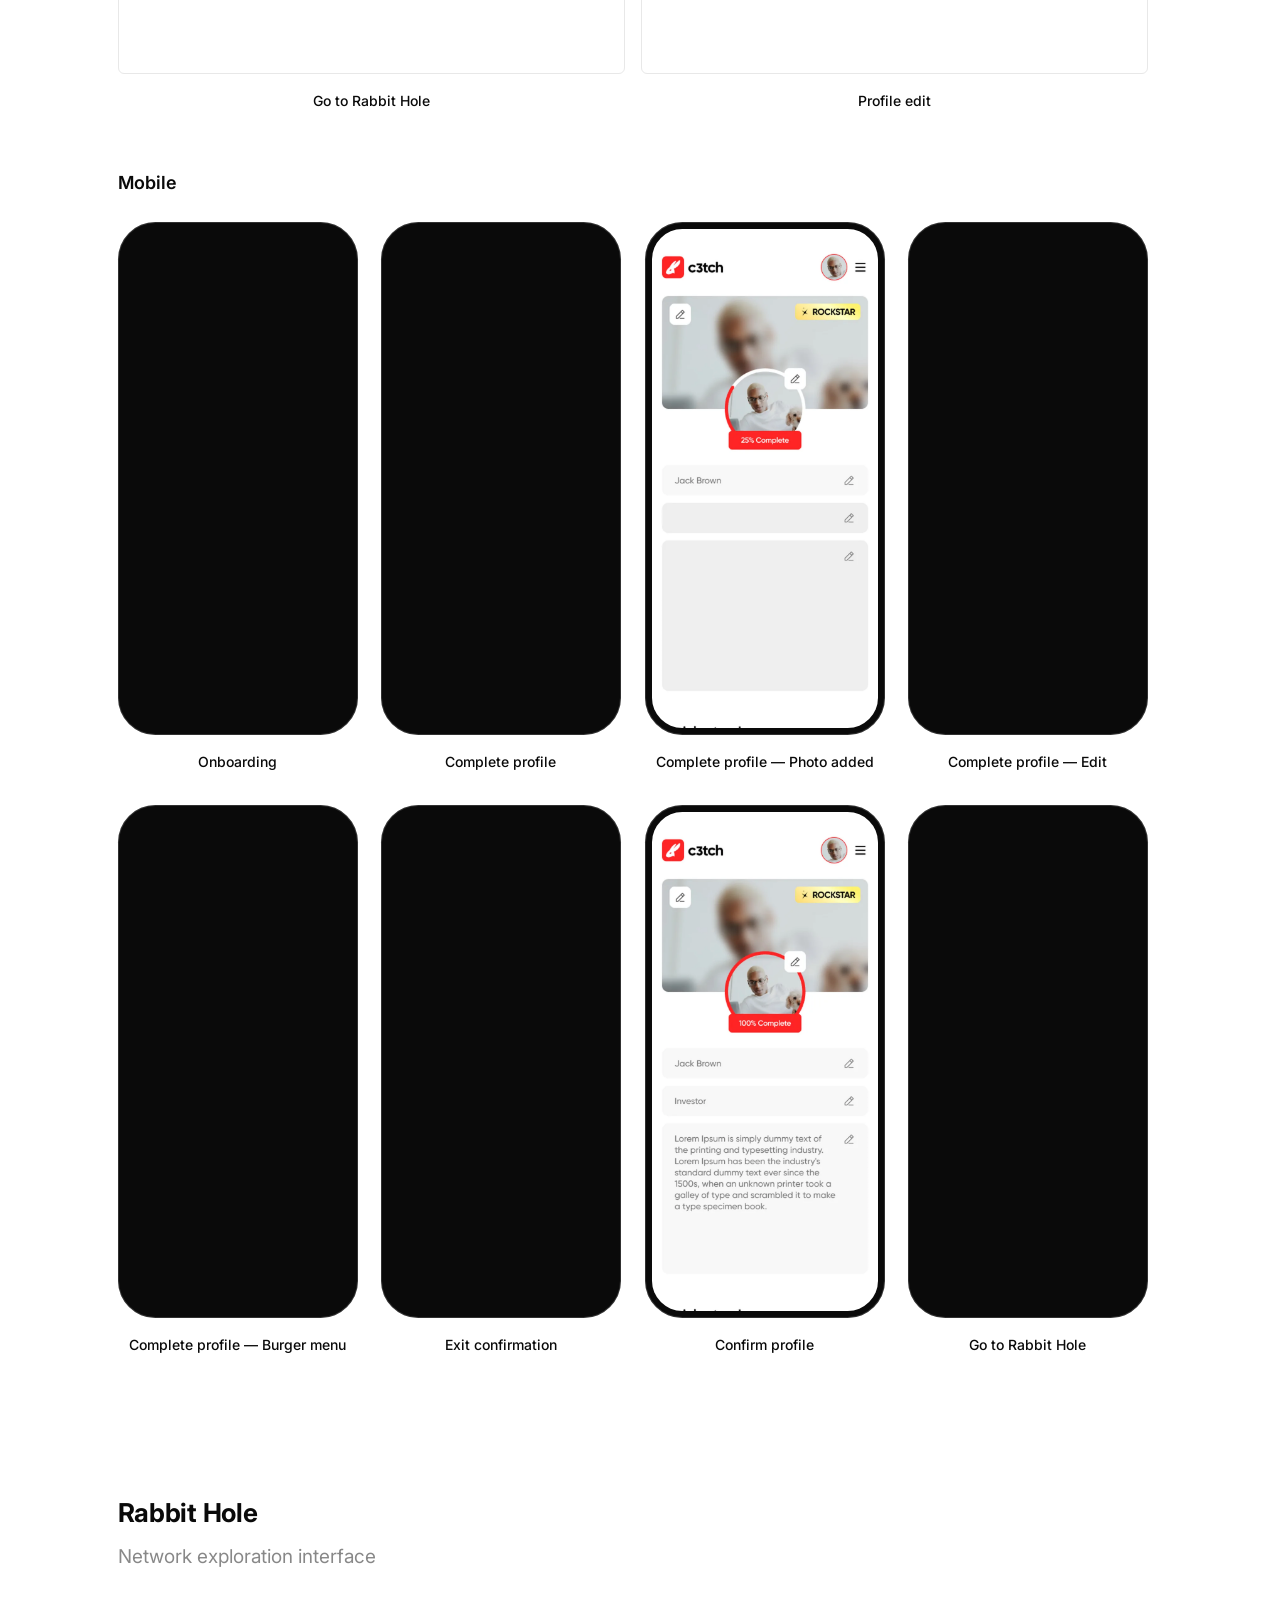
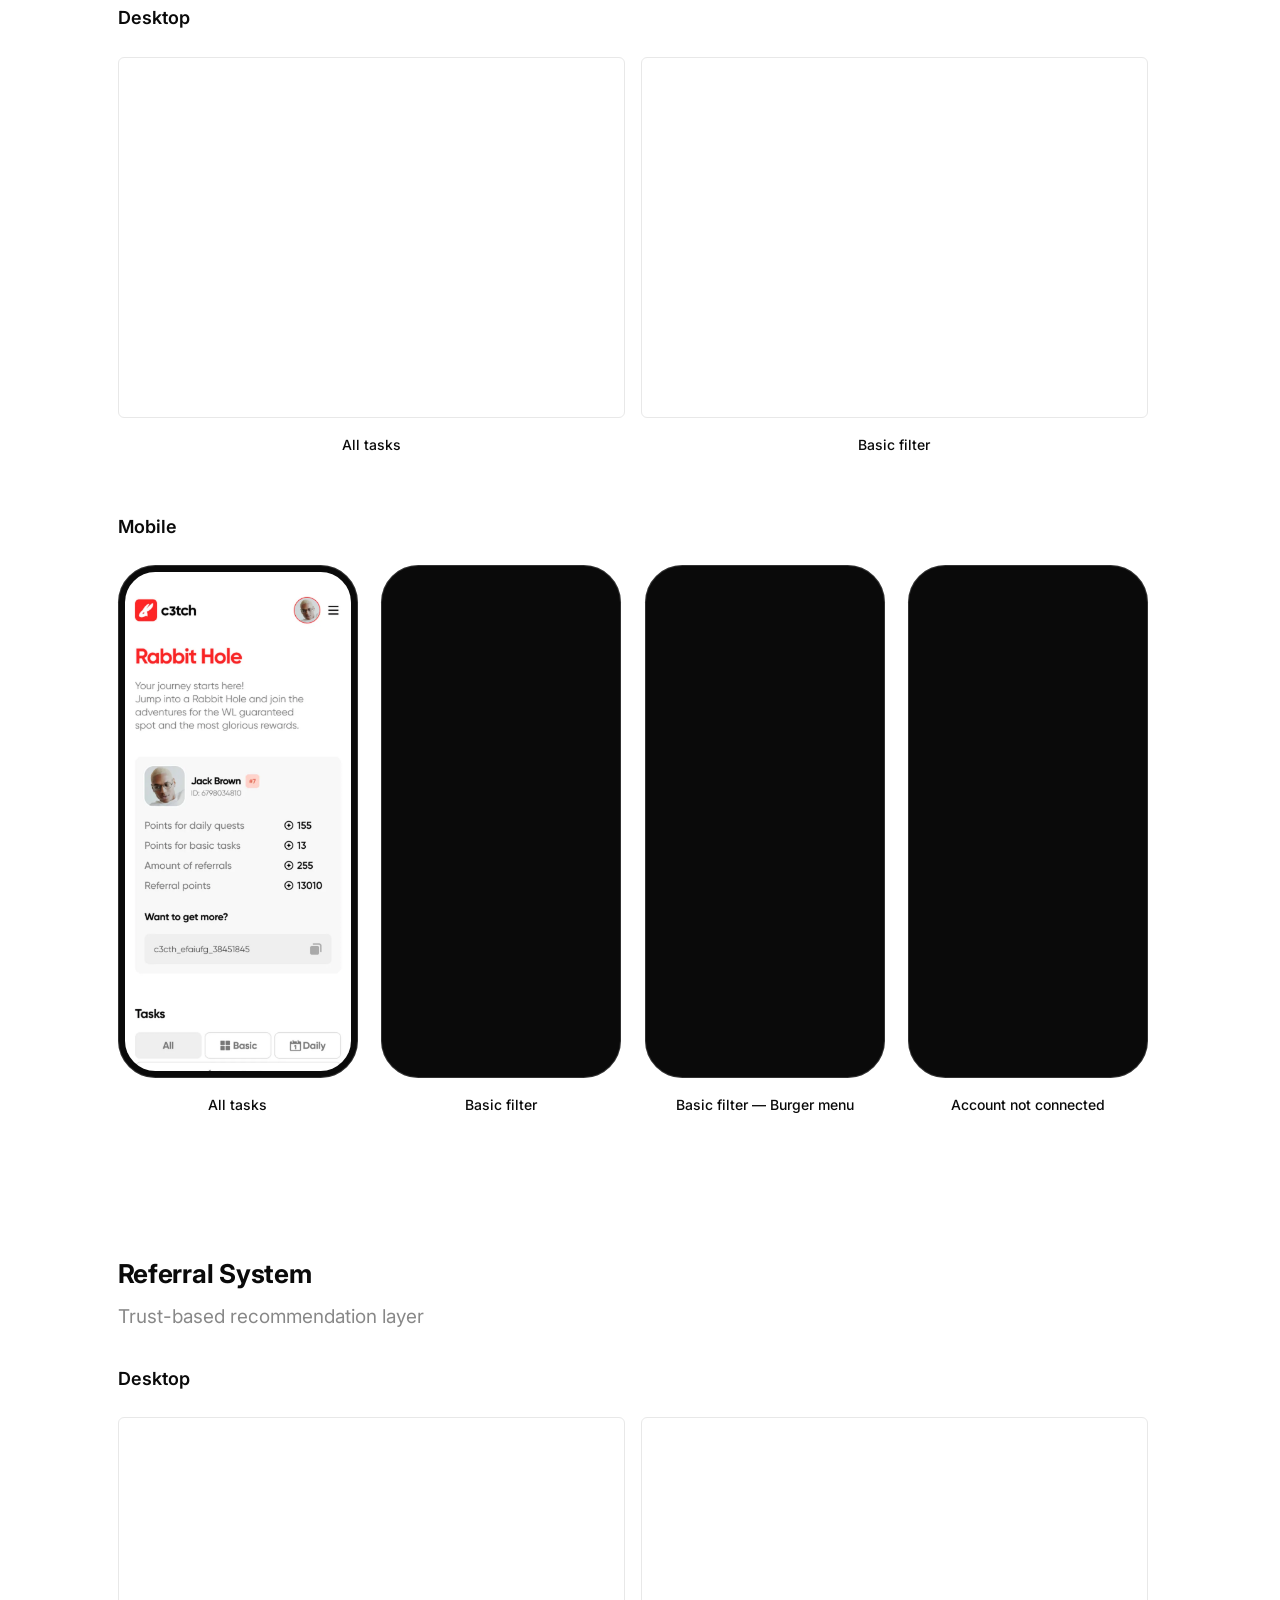
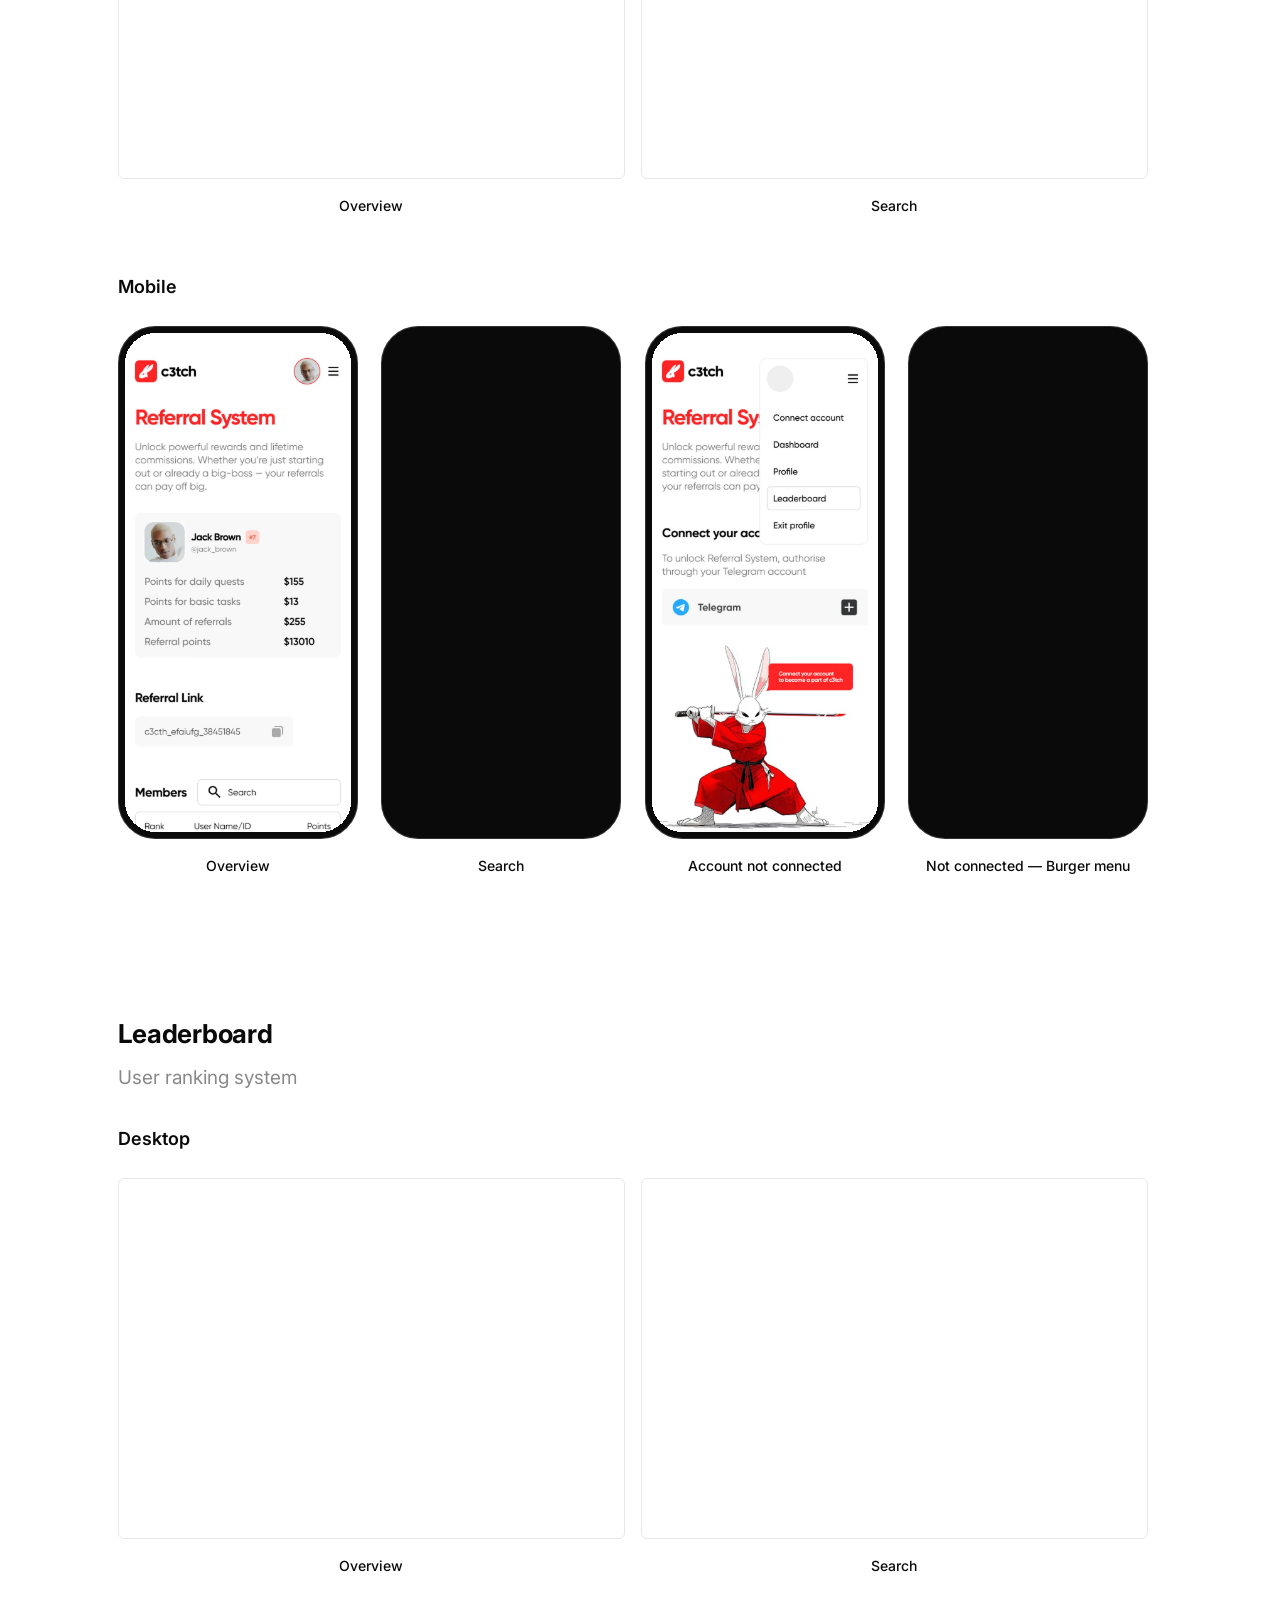
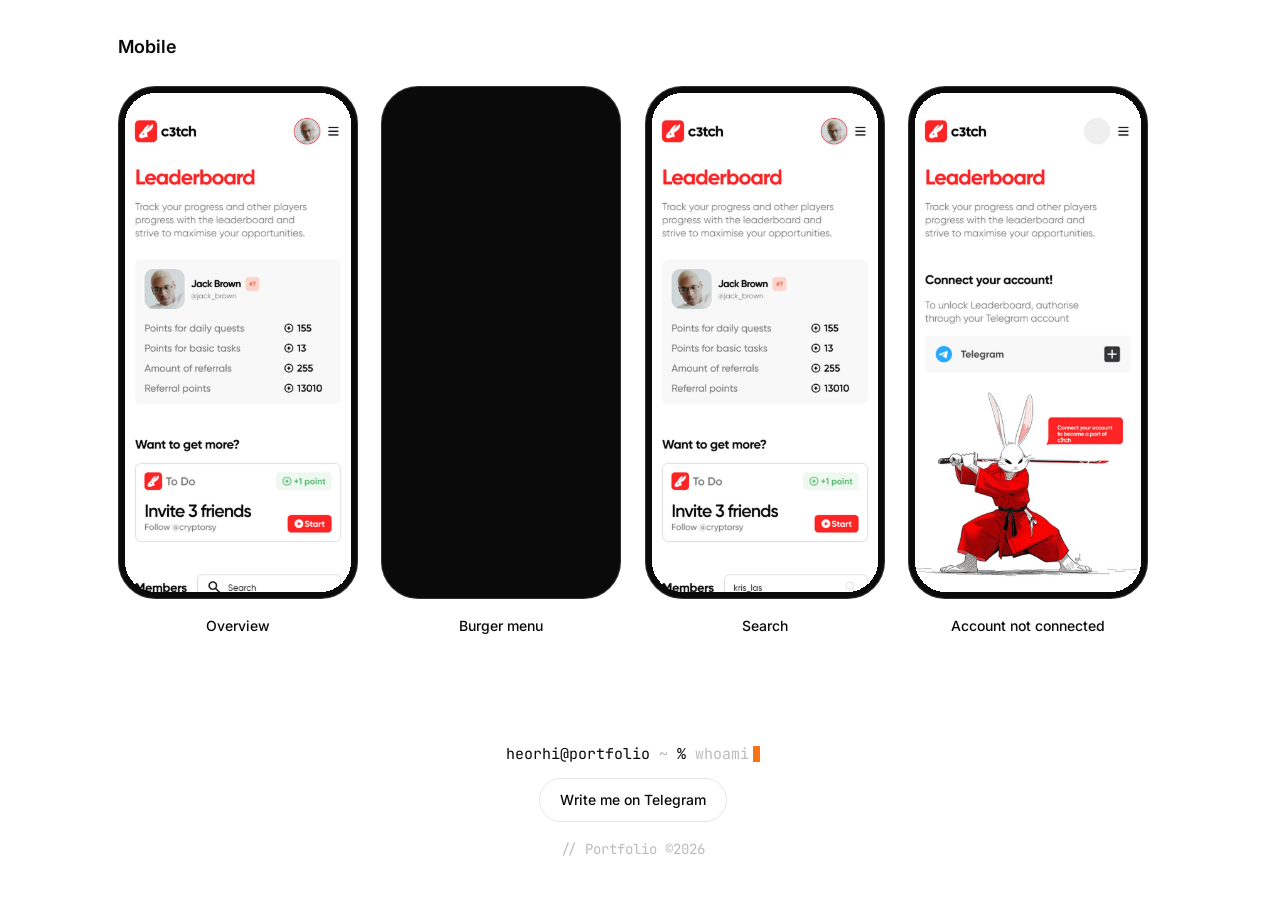
==== commit 7f6903ae: "Мобильная версия: лента в 2 ряда, 2 телефона FTLB, виджеты, стрелки в просмотре, меньше скруглений, " ====
--- a/c3tch.html
+++ b/c3tch.html
@@ -33,23 +33,17 @@
 
   <div class="case">
 
-    <a href="index.html" class="case__back fade-in"><span data-i18n-en>← All work</span><span data-i18n-ru>← Ко всем проектам</span></a>
+    <a href="index.html" class="case__back fade-in"><span data-i18n-en>← Back to portfolio</span><span data-i18n-ru>← К портфолио</span></a>
 
     <header class="fade-in">
       <div class="case__meta">
         <span class="case__year"><span data-i18n-en>Case 2025</span><span data-i18n-ru>Кейс 2025</span></span>
-        <span class="case__tag">Web3</span>
-        <span class="case__tag"><span data-i18n-en>Product Design</span><span data-i18n-ru>Дизайн продукта</span></span>
       </div>
       <h1 class="case__title">C3tch</h1>
       <p class="case__tagline">
         <span data-i18n-en>Web3 networking platform for trust and quality connections</span>
         <span data-i18n-ru>Web3-платформа для нетворкинга: доверие и качественные связи</span>
       </p>
-      <a href="https://drive.google.com" target="_blank" rel="noopener" class="case__pitch">
-        <svg class="case__pitch__icon" width="14" height="14" viewBox="0 0 24 24" fill="none" stroke="currentColor" stroke-width="2" stroke-linecap="round" stroke-linejoin="round"><path d="M14 2H6a2 2 0 0 0-2 2v16a2 2 0 0 0 2 2h12a2 2 0 0 0 2-2V8z" /><polyline points="14 2 14 8 20 8" /></svg>
-        <span data-i18n-en>View PitchDeck ↗</span><span data-i18n-ru>Смотреть PitchDeck ↗</span>
-      </a>
     </header>
 
     <!-- Hero image -->
--- a/css/styles.css
+++ b/css/styles.css
@@ -897,7 +897,7 @@
 
 .card {
   display: block;
-  border-radius: 16px;
+  border-radius: 8px;
   cursor: pointer;
 }
 
@@ -908,7 +908,7 @@
   width: 100%;
   height: 480px;
   overflow: hidden;
-  border-radius: 16px;
+  border-radius: 8px;
 }
 
 .card__image img {
@@ -1032,7 +1032,7 @@
 .stack__card {
   position: absolute;
   inset: 0;
-  border-radius: 16px;
+  border-radius: 8px;
   overflow: hidden;
   transition: transform 0.4s cubic-bezier(0.22, 1, 0.36, 1), opacity 0.4s ease;
 }
@@ -1371,7 +1371,7 @@
 /* hero image кейса */
 .case__hero {
   margin: 48px 0 56px;
-  border-radius: 16px;
+  border-radius: 8px;
   overflow: hidden;
   border: 1px solid var(--border);
   height: 460px;
@@ -1467,7 +1467,7 @@
 }
 
 .case-img {
-  border-radius: 12px;
+  border-radius: 6px;
   overflow: hidden;
   border: 1px solid var(--border);
 }
@@ -1513,7 +1513,7 @@
 /* меньше воздуха между последним блоком кейса и футером (было 80 + 80 + 48 px) */
 /* резервируем место под шапку до того, как js вставит её (иначе страница «подпрыгивает» на 79px) */
 #header-root { min-height: 79px; }
-@media (max-width: 640px) { #header-root { min-height: 110px; } }
+@media (max-width: 640px) { #header-root { min-height: 64px; } }
 
 .case + .footer {
   margin-top: 0;
@@ -1565,7 +1565,7 @@
   align-items: center;
   justify-content: center;
   aspect-ratio: 1.66 / 1;
-  border-radius: 12px;
+  border-radius: 6px;
   border: 1px solid var(--border);
   background: linear-gradient(135deg, #e0e0e0 0%, #ebebeb 100%);
   padding: 24px;
@@ -2097,8 +2097,9 @@
 
   .hero { padding: 48px 20px 48px; }
 
-  .card--trio .card__row { flex-direction: column; width: 100%; }
-  .card--trio .card__image { aspect-ratio: unset; height: 360px; }
+  /* три вертикальных видео Shiro остаются в один ряд (раньше колонка схлопывалась в 0 высоты из-за flex: 1 1 0) */
+  .card--trio .card__row { flex-direction: row; gap: 8px; width: 100%; }
+  .card--trio .card__image { flex: 1 1 0; aspect-ratio: 9 / 16; height: auto; border-radius: 6px; }
 
   .about-explorer {
     flex-direction: column;
@@ -2499,7 +2500,7 @@
   width: 100%;
   padding: 0;
   border: 1px solid var(--border);
-  border-radius: 12px;
+  border-radius: 6px;
   overflow: hidden;
   background: none;
   cursor: zoom-in;
@@ -2511,7 +2512,7 @@
 .shot img { display: block; width: 100%; height: auto; }
 
 /* рамка для картинки без клика (тот же вид, что у .shot, но без zoom-in и hover) */
-.shot-frame { border: 1px solid var(--border); border-radius: 12px; overflow: hidden; }
+.shot-frame { border: 1px solid var(--border); border-radius: 6px; overflow: hidden; }
 .shot-frame img { display: block; width: 100%; height: auto; }
 
 .shot-item__name {
@@ -2705,3 +2706,273 @@
 
 /* C3tch на главной теперь видео 16:9 — ширина как у остальных видео-баннеров */
 .card--c3tch .card__image:has(video) { width: 940px; }
+
+/* Кнопка «Наверх» (js/components.js) */
+.to-top {
+  position: fixed;
+  right: 24px;
+  bottom: 24px;
+  z-index: 60;
+  width: 48px;
+  height: 48px;
+  display: grid;
+  place-items: center;
+  border: 1px solid var(--border);
+  border-radius: 50%;
+  background: rgba(255, 255, 255, 0.9);
+  -webkit-backdrop-filter: blur(10px);
+  backdrop-filter: blur(10px);
+  color: var(--text);
+  box-shadow: 0 6px 20px rgba(10, 10, 10, 0.12);
+  opacity: 0;
+  transform: translateY(12px);
+  pointer-events: none;
+  cursor: pointer;
+  transition: opacity 0.25s ease, transform 0.25s ease, background 0.2s ease, color 0.2s ease;
+}
+.to-top.is-visible { opacity: 1; transform: none; pointer-events: auto; }
+.to-top:hover { background: var(--text); color: #fff; }
+.to-top:focus-visible { outline: 2px solid var(--blue); outline-offset: 3px; }
+@media (max-width: 640px) { .to-top { right: 16px; bottom: 16px; width: 44px; height: 44px; } }
+@media (prefers-reduced-motion: reduce) { .to-top { transition: none; } }
+
+/* пиксельные аватары команды: чёткие квадраты без сглаживания */
+.team__avatar, .persona-card__avatar { image-rendering: pixelated; }
+
+
+/* Ролики Shiro: клик открывает вертикальное видео крупно */
+[data-lb-kind="clip"] { cursor: zoom-in; }
+[data-lb-kind="clip"]:focus-visible { outline: 2px solid var(--blue); outline-offset: 3px; }
+.poster-lightbox__frame.is-clip {
+  aspect-ratio: 9 / 16;
+  height: min(calc(86vh - 44px), 900px);
+  width: auto;
+  max-width: calc(100vw - 48px);
+  background: #000;
+  border-radius: var(--radius-md);
+}
+.poster-lightbox__frame.is-clip video { width: 100%; height: 100%; object-fit: cover; display: block; }
+@media (hover: hover) {
+  [data-lb-kind="clip"] video { transition: transform 0.5s cubic-bezier(.2,.7,.2,1); }
+  [data-lb-kind="clip"]:hover video { transform: scale(1.04); }
+}
+
+/* Баннер FTLB: чистые три телефона на белом фоне, без обводки */
+a.card[href="ftlb.html"] .card__image { box-shadow: none; }
+
+/* Баннеры Shiro (соцсети): клик открывает баннер крупно, чтобы разглядеть мелкий текст */
+[data-lb-group="shiro-banners"][role="button"] { cursor: zoom-in; overflow: hidden; } /* [role] нужен, чтобы перебить общее правило курсора для кнопок */
+[data-lb-group="shiro-banners"]:focus-visible { outline: 2px solid var(--blue); outline-offset: 3px; }
+@media (hover: hover) {
+  [data-lb-group="shiro-banners"] img { transition: transform 0.5s cubic-bezier(.2,.7,.2,1); }
+  [data-lb-group="shiro-banners"]:hover img { transform: scale(1.02); }
+}
+@media (prefers-reduced-motion: reduce) {
+  [data-lb-group="shiro-banners"] img { transition: none; }
+  [data-lb-group="shiro-banners"]:hover img { transform: none; }
+}
+/* в просмотре баннер занимает почти всё окно */
+.poster-lightbox__frame.is-banner img {
+  width: min(calc(100vw - 48px), 1600px);
+  max-height: calc(100vh - 110px);
+  object-fit: contain;
+}
+
+/* ролики Shiro: курсор-лупа должен перебивать общее правило курсор-палец для role="button" */
+[data-lb-kind="clip"][role="button"] { cursor: zoom-in; }
+
+
+/* Футер: ссылка «Написать мне в Telegram» — кнопка-пилюля над строкой копирайта */
+.footer__write {
+  display: inline-flex;
+  align-items: center;
+  margin: 8px 0 12px;
+  padding: 10px 20px;
+  border: 1px solid var(--border);
+  border-radius: 999px;
+  color: var(--text);
+  font-size: 14px;
+  font-weight: 500;
+  text-decoration: none;
+  transition: background 0.2s ease, color 0.2s ease, border-color 0.2s ease;
+}
+.footer__write:hover { background: var(--text); color: #fff; border-color: var(--text); }
+.footer__write:focus-visible { outline: 2px solid var(--blue); outline-offset: 3px; }
+
+
+/* ── Мобильная шапка: слева имя, справа бургер; ссылки — на полноэкранной странице ── */
+.header__burger, .menu-meta { display: none; }
+@media (max-width: 640px) {
+  .header {
+    grid-template-columns: 1fr auto;
+    grid-template-areas: "left burger";
+    row-gap: 0;
+    padding: 14px 20px;
+  }
+  .header__left { grid-area: left; justify-content: flex-start; position: relative; z-index: 102; }
+  .header__left .badge-version { display: none; }
+  .header__burger {
+    grid-area: burger;
+    display: grid;
+    align-content: center;
+    gap: 6px;
+    width: 44px;
+    height: 44px;
+    margin-right: -10px;
+    padding: 0 10px;
+    border: 0;
+    background: none;
+    color: var(--text);
+    cursor: pointer;
+    position: relative;
+    z-index: 102;
+  }
+  .header__burger span { display: block; height: 2px; border-radius: 2px; background: currentColor; transition: transform 0.25s ease, opacity 0.2s ease; }
+  .header.is-menu-open .header__burger span:nth-child(1) { transform: translateY(8px) rotate(45deg); }
+  .header.is-menu-open .header__burger span:nth-child(2) { opacity: 0; }
+  .header.is-menu-open .header__burger span:nth-child(3) { transform: translateY(-8px) rotate(-45deg); }
+  .header__burger:focus-visible { outline: 2px solid var(--blue); outline-offset: 2px; border-radius: 8px; }
+
+  .header__right {
+    display: none;
+    position: fixed;
+    inset: 0;
+    z-index: 101;
+    flex-direction: column;
+    align-items: flex-start;
+    justify-content: flex-start;
+    gap: 0;
+    padding: 96px 24px 32px;
+    background: #fff;
+    overflow-y: auto;
+  }
+  .header.is-menu-open { -webkit-backdrop-filter: none !important; backdrop-filter: none !important; }
+  .header.is-menu-open .header__right { display: flex; animation: menu-in 0.25s ease; }
+  .header__right a {
+    width: 100%;
+    padding: 16px 0;
+    border-bottom: 1px solid var(--border);
+    font-size: 28px;
+    font-weight: 500;
+    letter-spacing: -0.02em;
+  }
+  .header__right .lang-toggle { margin-top: 24px; padding: 12px 24px; font-size: 16px; }
+  .menu-meta {
+    display: flex;
+    align-items: center;
+    gap: 10px;
+    margin: auto 0 0;
+    padding-top: 32px;
+    font-size: 14px;
+    color: var(--text-2);
+  }
+  .menu-meta__badge { padding: 4px 12px; border-radius: 999px; background: #e7f9ec; color: #16a34a; font-weight: 600; }
+}
+@keyframes menu-in { from { opacity: 0; transform: translateY(-8px); } to { opacity: 1; transform: none; } }
+@media (prefers-reduced-motion: reduce) { .header.is-menu-open .header__right { animation: none; } .header__burger span { transition: none; } }
+
+@media (max-width: 640px) {
+  .header__right .lang-toggle {
+    width: auto;
+    min-width: 72px;
+    padding: 12px 24px;
+    border: 1px solid var(--border);
+    border-radius: 999px;
+    background: none;
+    color: var(--text);
+    font: inherit;
+    font-size: 16px;
+    font-weight: 600;
+    cursor: pointer;
+  }
+}
+
+/* Мобильные заголовки проектов на главной: текст шире и без принудительных переносов <br>,
+   строки делятся ровно (без «висящих» слов), чтобы описание проекта читалось как абзац */
+@media (max-width: 640px) {
+  .project-heading { padding: 0; }   /* боковые 20px уже даёт страница, поэтому текст на всю ширину колонки */
+  .project-heading:not(.project-heading--tight) { padding: 0 20px; }   /* первый блок (Trady) стоит вне колонки и сам держит отступы */
+  .project-heading__subtitle {
+    max-width: 100%;
+    font-size: 17px;
+    line-height: 1.45;
+    letter-spacing: 0;
+    text-wrap: pretty;   /* строки тянутся к краям колонки, а не жмутся к центру */
+  }
+  .project-heading__subtitle br { display: none; }
+  .project-heading__role { margin-top: 20px; }
+}
+
+
+/* ── Мобильная версия главной: постеры 2 в ряд, виджеты 2×2, без бейджа Metrics ── */
+@media (max-width: 640px) {
+  .metrics-badge { display: none; }
+
+  .posters__grid { grid-template-columns: repeat(2, minmax(0, 1fr)); gap: 12px; }
+  .posters__hint { display: none; }
+
+  .stack-demo { padding: 48px 0; }
+  .stack { width: 100%; height: auto; display: grid; grid-template-columns: repeat(2, minmax(0, 1fr)); gap: 12px; cursor: default; }
+  .stack__card { position: relative; inset: auto; aspect-ratio: 1; transform: none !important; opacity: 1 !important; }
+}
+
+
+/* Мобильная: баннер FTLB показывает 2 телефона из 3, покрупнее (кадр обрезан по краям картинки) */
+@media (max-width: 640px) {
+  .card[href="ftlb.html"] .card__image img { width: 100%; height: auto; }   /* на телефоне — своя картинка: 2 телефона с узким зазором */
+  .stack-demo { flex-direction: column; align-items: stretch; }
+  .stack-demo .posters__title, .stack-demo .posters__text { text-align: center; }
+  .stack-demo .posters__text { max-width: 100%; text-wrap: pretty; }
+  .stack-demo .posters__text { margin-bottom: 8px; }
+}
+
+/* Мобильный просмотр: стрелки «назад / вперёд» стоят под картинкой по центру, а не поверх неё */
+@media (max-width: 640px) {
+  .poster-lightbox { --poster-h: min(calc(100dvh - 190px), 856px); padding-bottom: 88px; }
+  .poster-lightbox__frame { height: var(--poster-h); }
+  .poster-lightbox__nav {
+    top: auto; bottom: calc(24px + env(safe-area-inset-bottom, 0px));
+    width: 48px; height: 48px; margin-top: 0;
+    background: rgba(255, 255, 255, 0.16); color: rgba(255, 255, 255, 0.9);
+  }
+  .poster-lightbox__nav--prev { left: calc(50% - 56px); right: auto; }
+  .poster-lightbox__nav--next { left: calc(50% + 8px); right: auto; }
+}
+
+/* Блок виджетов: заголовок и описание над стопкой (на любой ширине — колонкой) */
+.stack-demo { flex-direction: column; align-items: center; }
+.stack-demo .posters__text { padding: 0 var(--space-sm); }
+.stack-demo .stack { margin-top: var(--space-md); }
+@media (max-width: 640px) { .stack-demo .posters__text { padding: 0; } }
+
+/* Мобильный просмотр, уточнение: стрелки стоят ВПЛОТНУЮ под самим постером (а не у низа экрана).
+   Высота постера = ширина / 0.7066; заголовок над ним фиксирован (44px), поэтому место стрелок считается от центра экрана. */
+@media (max-width: 640px) {
+  .poster-lightbox { --fh: calc(var(--poster-w) / 0.7066); padding-bottom: var(--space-md); }
+  .poster-lightbox__title { height: 32px; line-height: 32px; margin-bottom: 12px; }
+  .poster-lightbox__nav { bottom: auto; top: calc(50% + (44px + var(--fh)) / 2 + 16px); }
+}
+
+/* Мобильный просмотр, финал: стрелки идут в потоке ПОД картинкой с одинаковым отступом 16px
+   (любая высота и пропорция картинки). Сетка: заголовок / картинка / [ ‹ ›] */
+@media (max-width: 640px) {
+  .poster-lightbox:not([hidden]) {
+    display: grid;
+    grid-template-columns: 1fr 48px 48px 1fr;
+    column-gap: 12px;
+    align-content: center;
+    justify-items: center;
+    padding: var(--space-md) var(--space-md) var(--space-lg);
+  }
+  .poster-lightbox__title { grid-column: 1 / -1; grid-row: 1; }
+  .poster-lightbox__frame { grid-column: 1 / -1; grid-row: 2; }
+  .poster-lightbox__nav {
+    position: static; top: auto; bottom: auto; left: auto; right: auto;
+    grid-row: 3; margin: 16px 0 0;
+  }
+  .poster-lightbox__nav--prev { grid-column: 2; left: auto; }
+  .poster-lightbox__nav--next { grid-column: 3; left: auto; }
+}
+
+/* Линия прогресса прокрутки под шапкой убрана на всех страницах (на любой ширине) */
+.header__progress { display: none !important; }
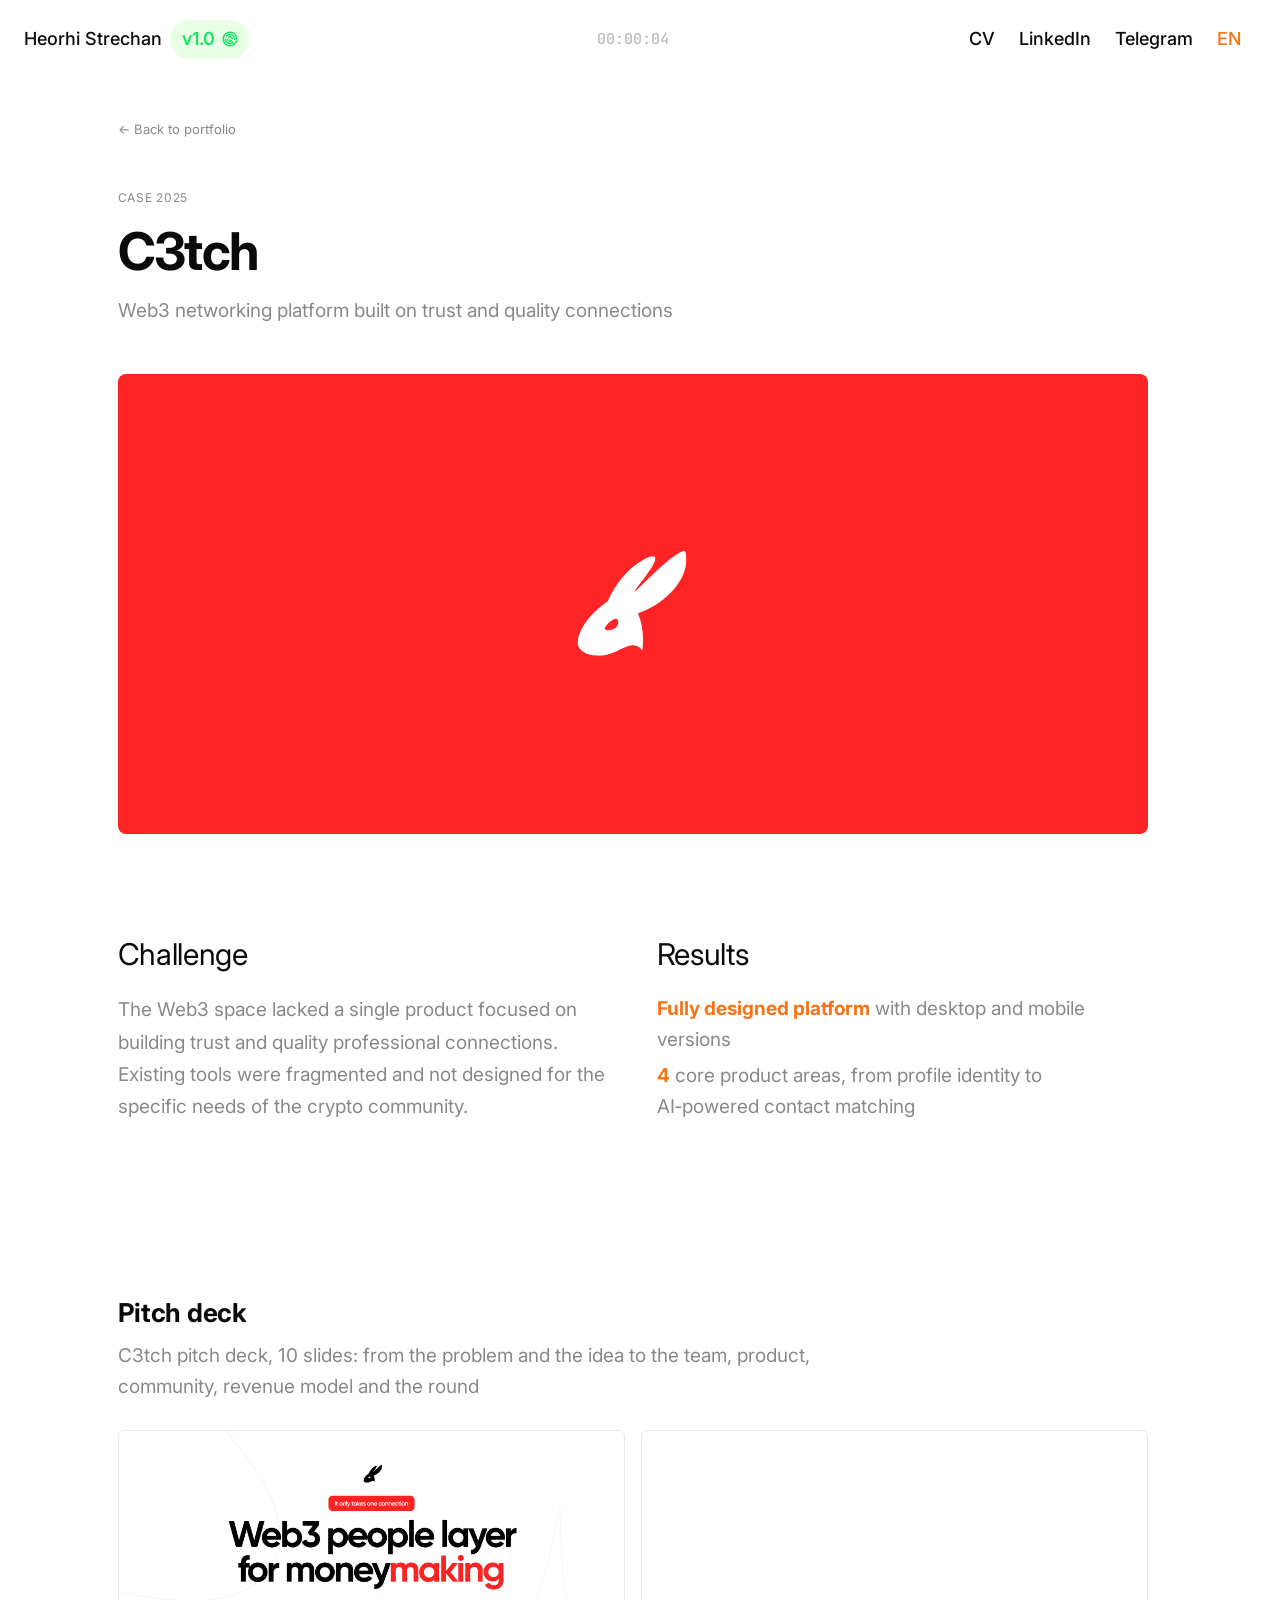
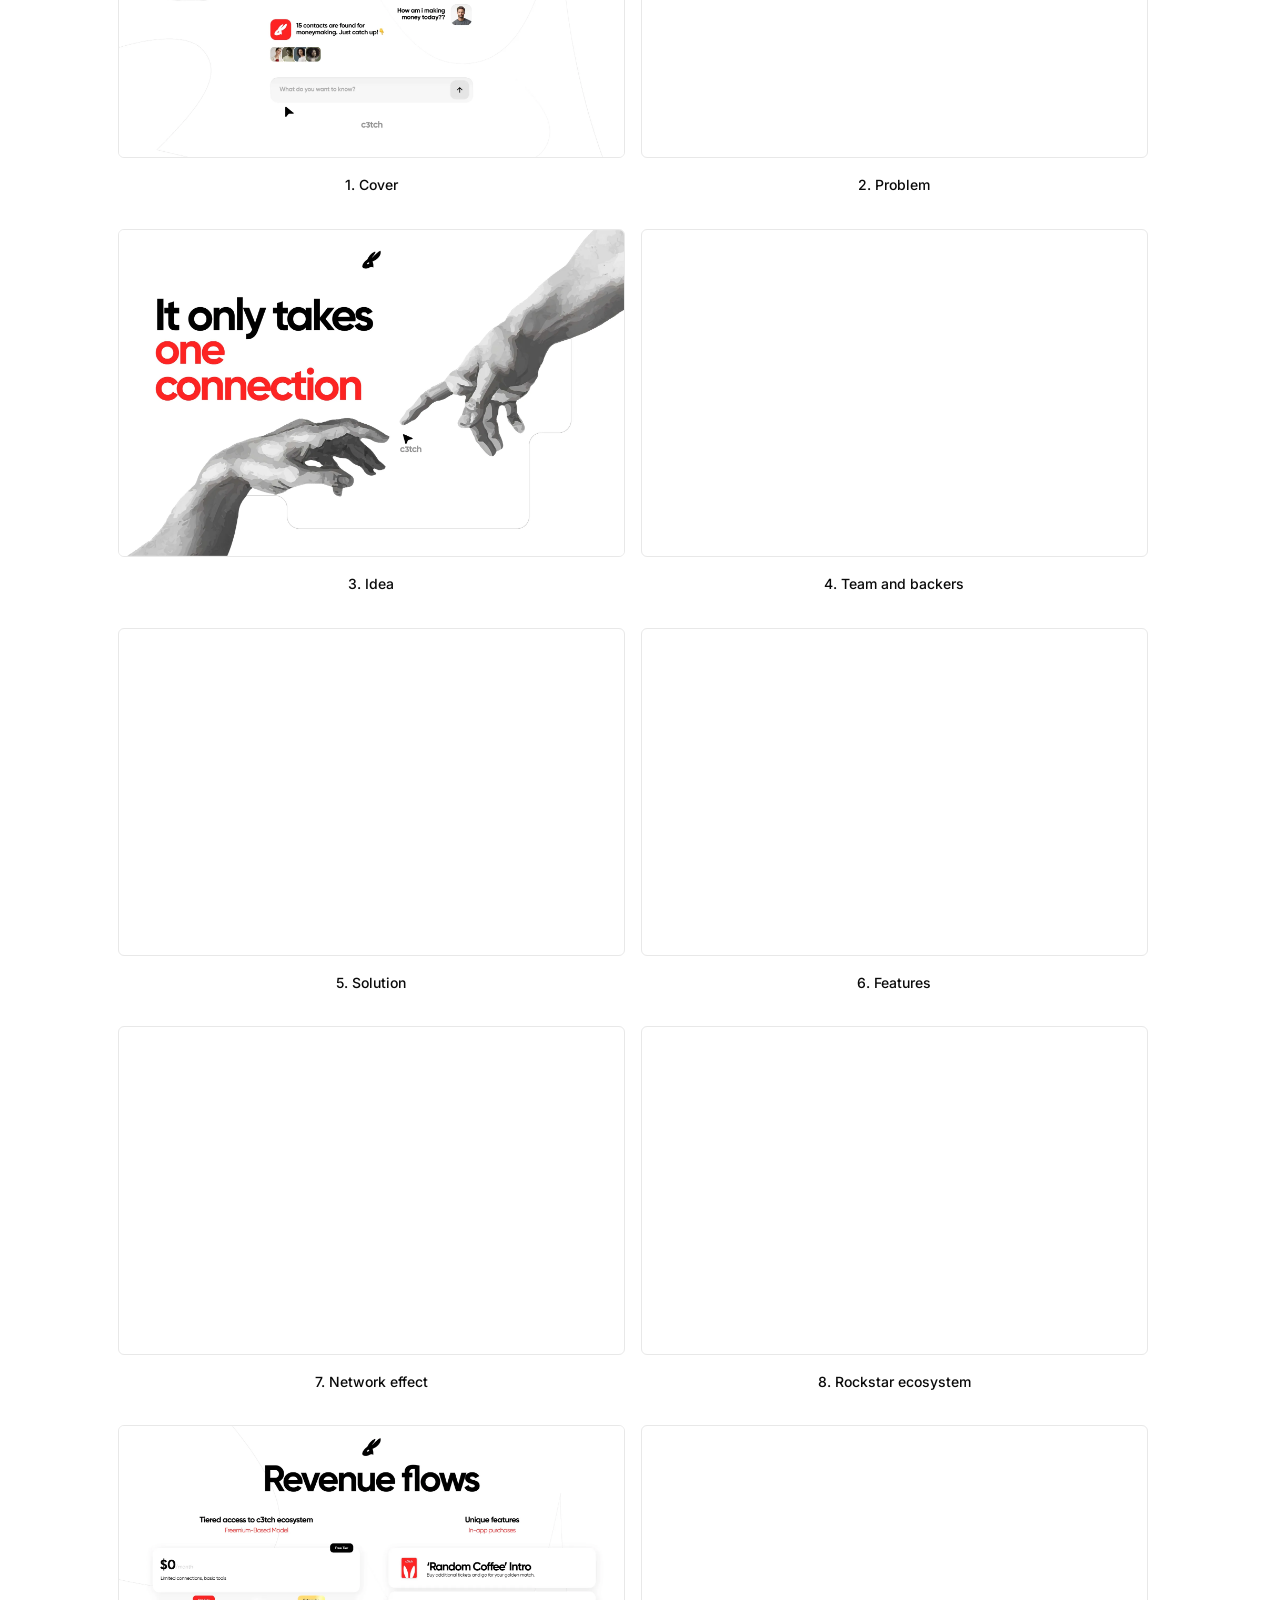
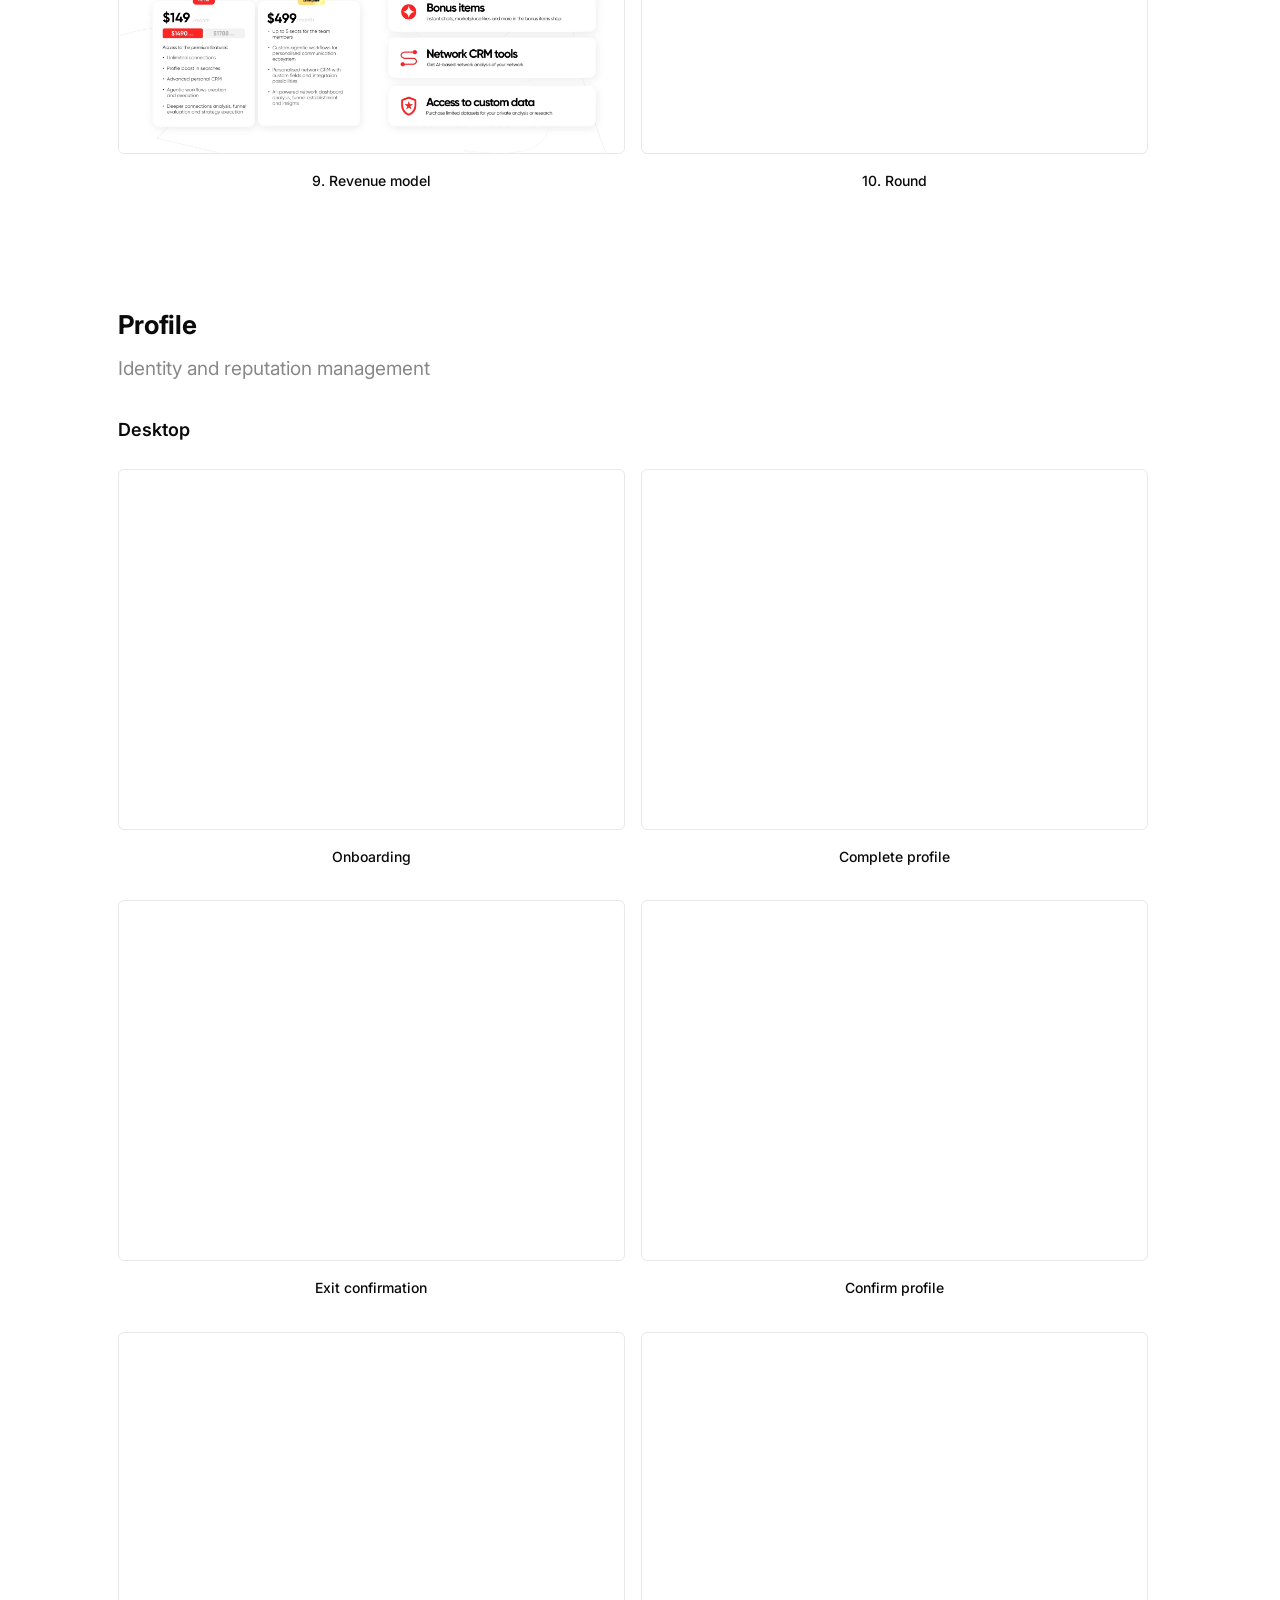
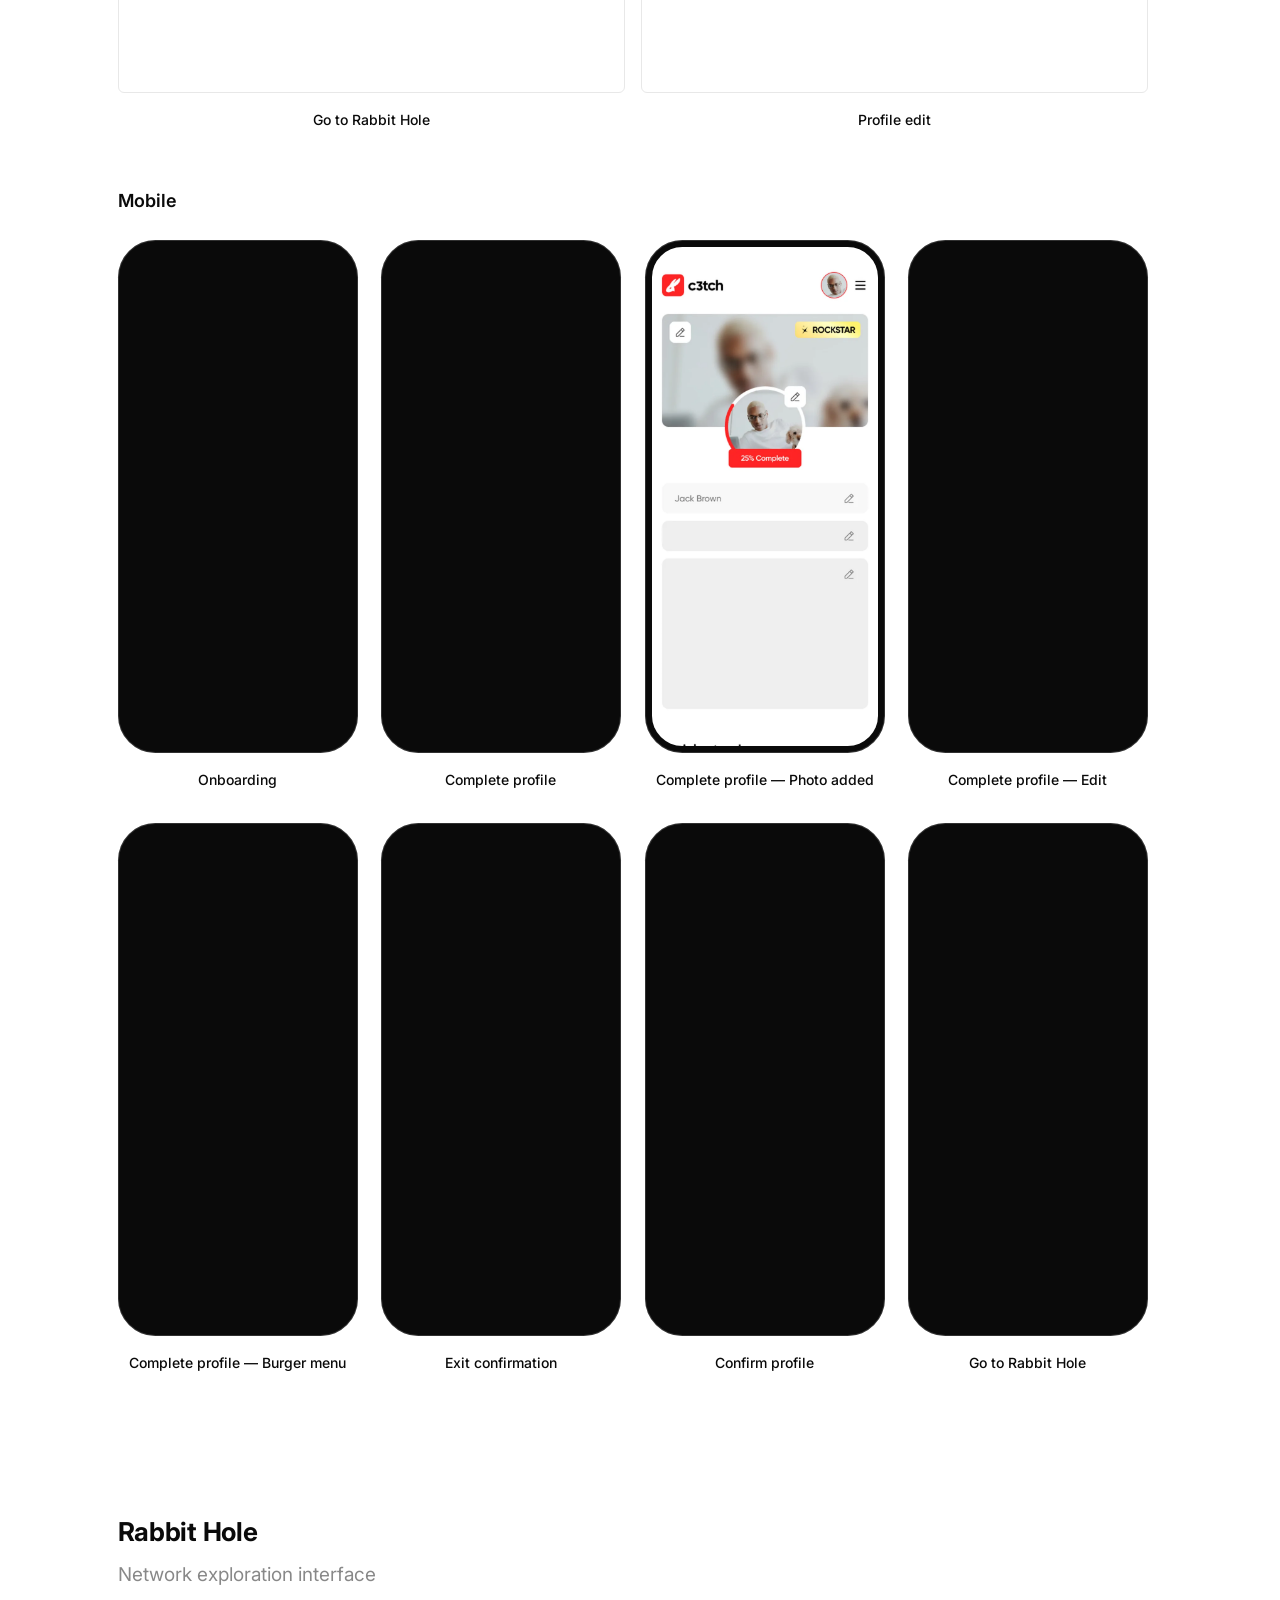
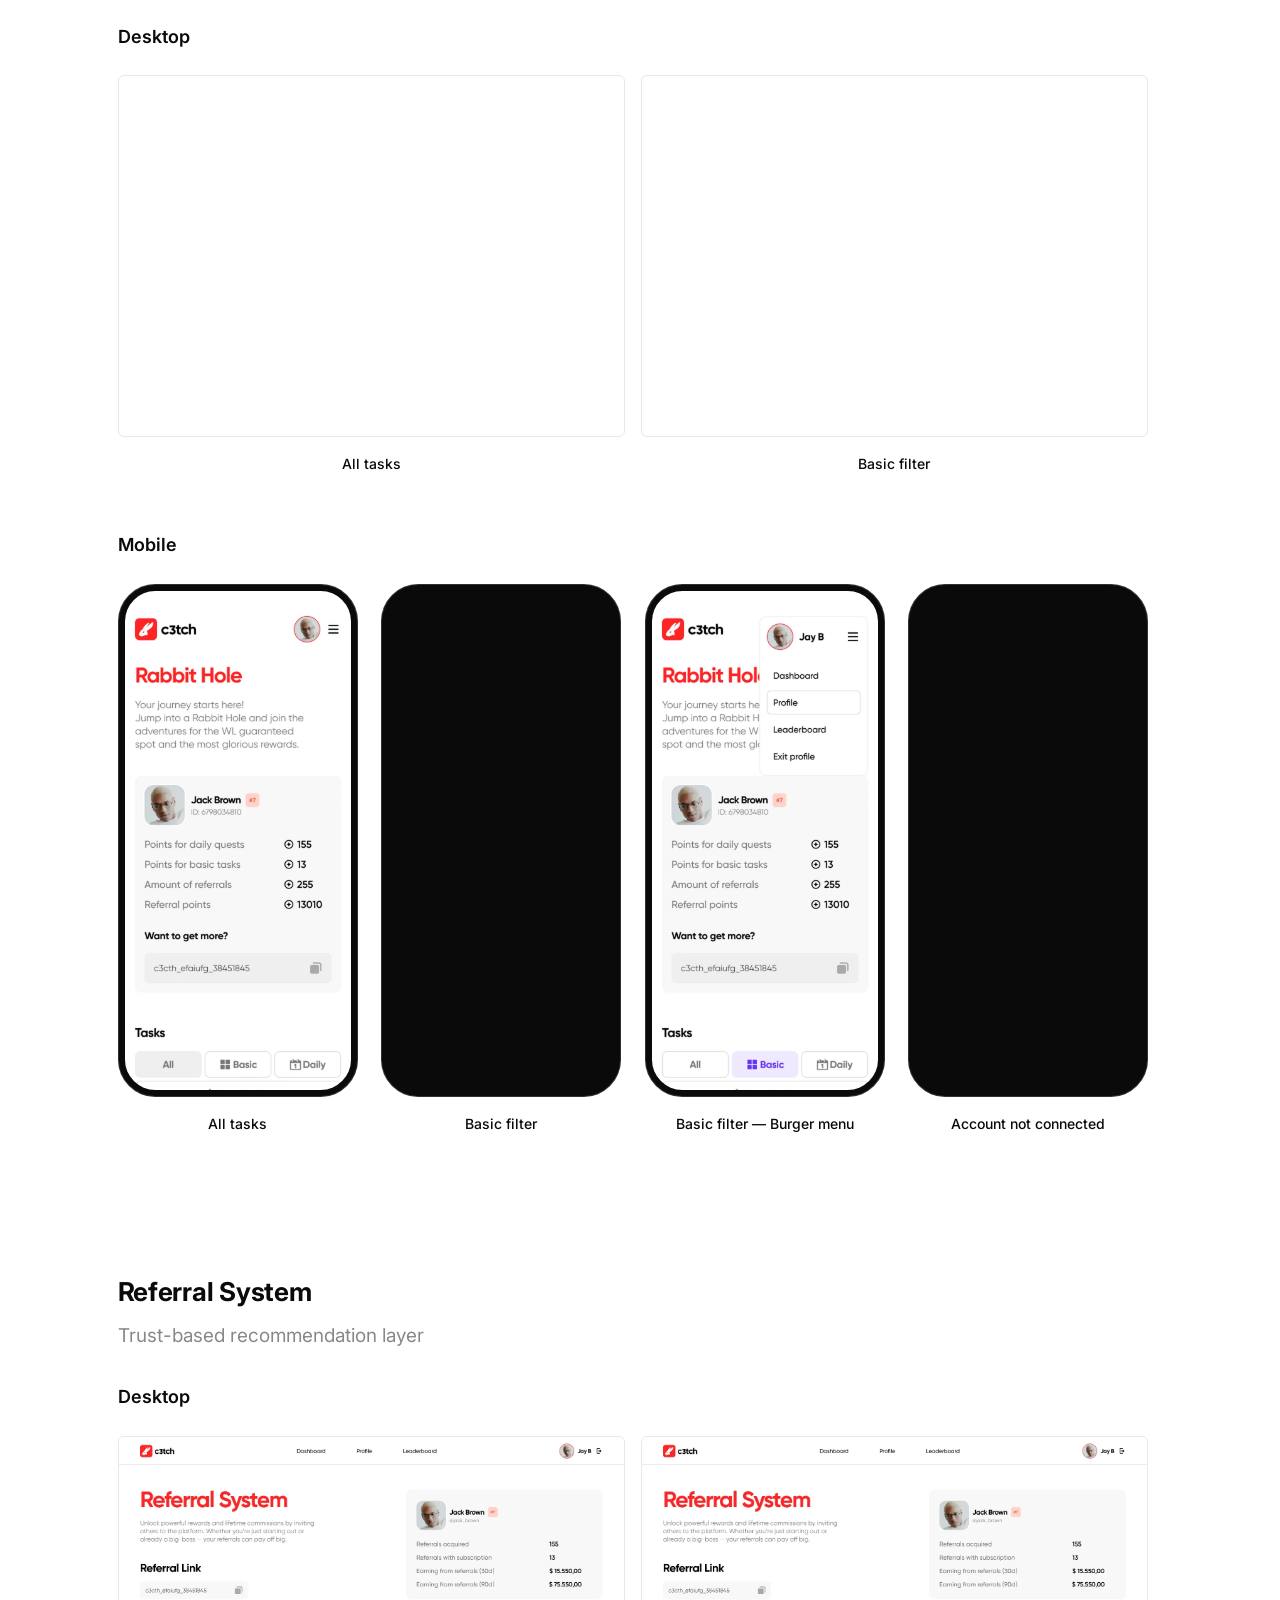
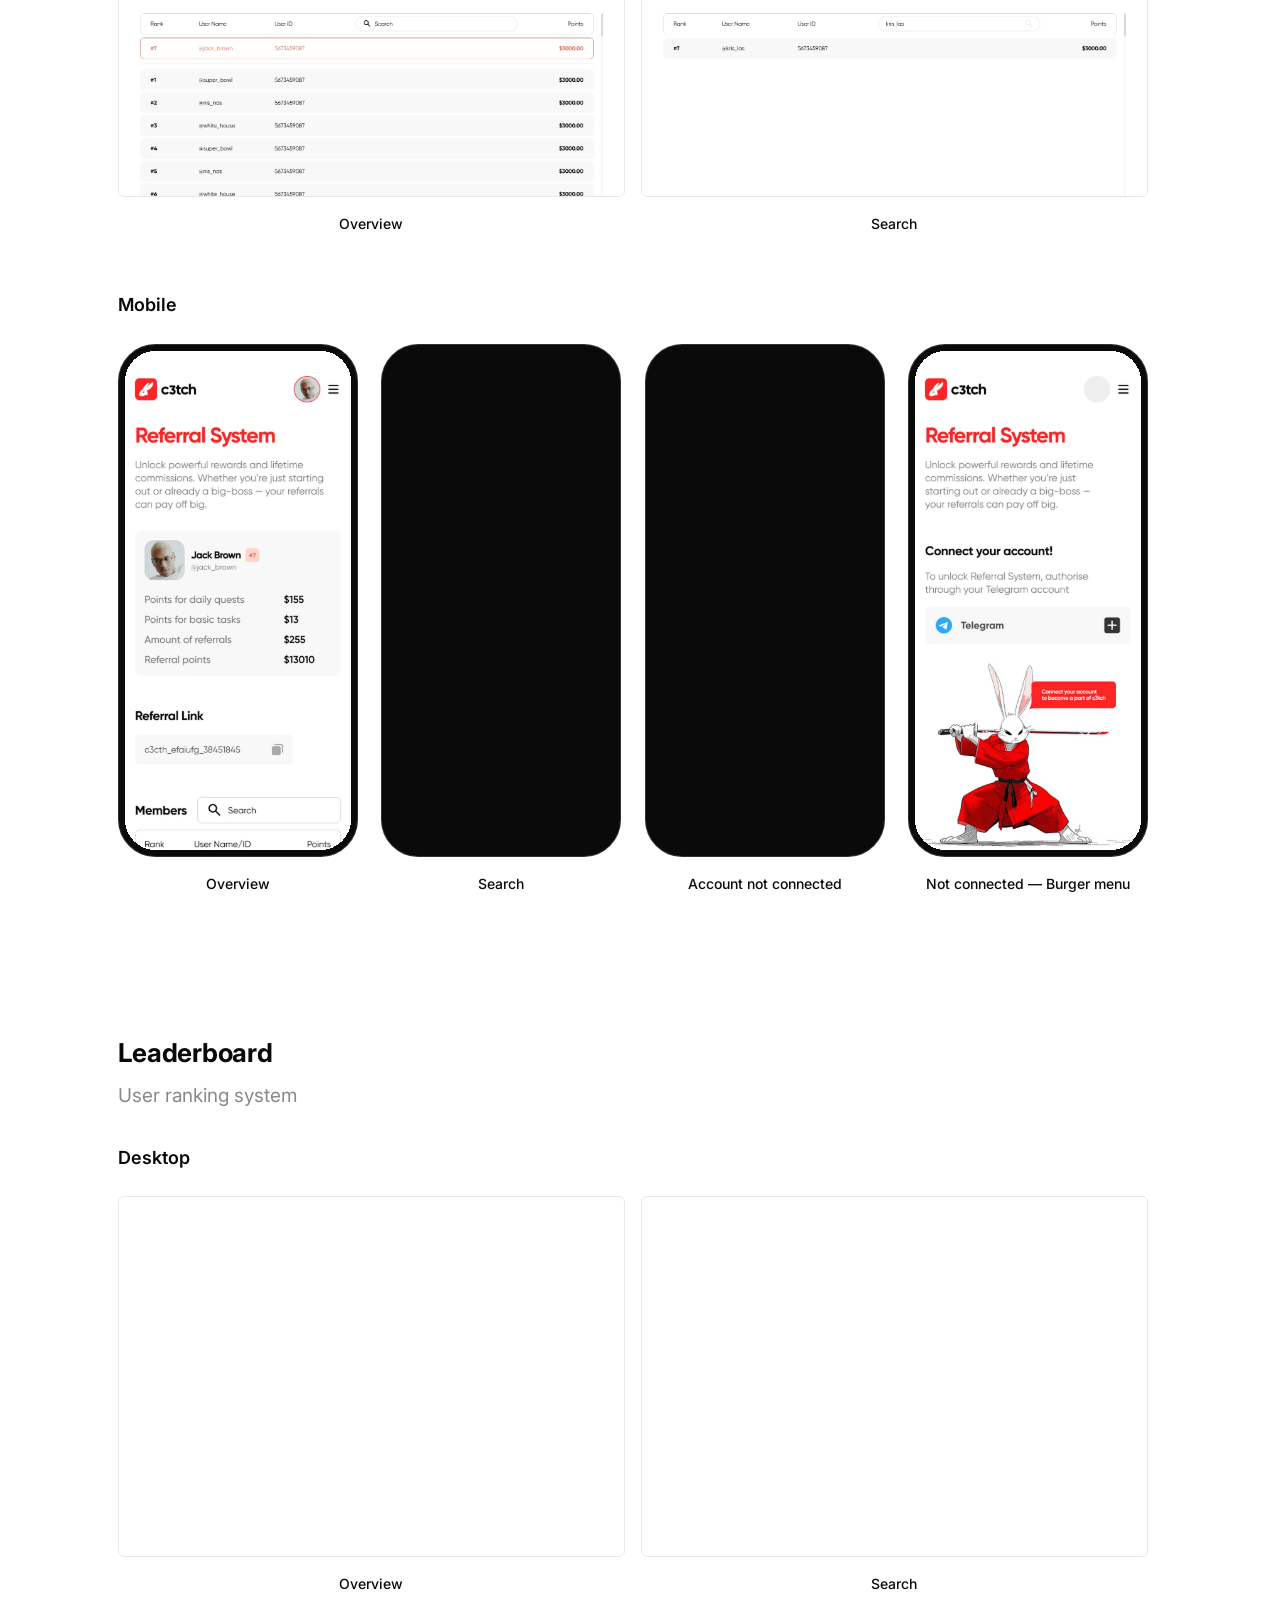
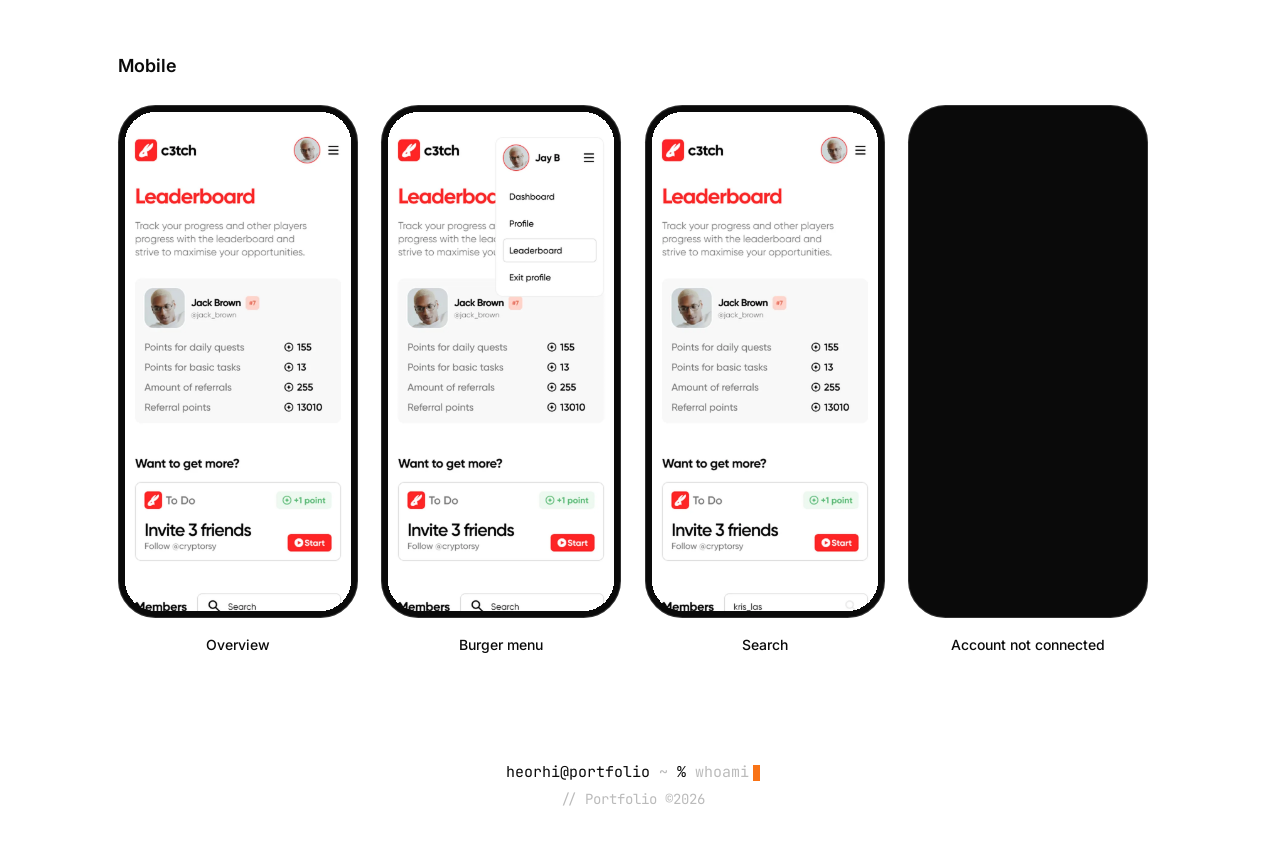
==== commit 011a2214: "Адаптив с 1024px, правки текстов и резюме по PDF, подписи Polyranger по кадрам, ряд виджетов, без ле" ====
--- a/c3tch.html
+++ b/c3tch.html
@@ -4,18 +4,18 @@
   <meta charset="UTF-8" />
   <meta name="viewport" content="width=device-width, initial-scale=1.0" />
   <title>C3tch — Heorhi Strechan</title>
-  <meta name="description" content="C3tch — a Web3 networking platform for trust and quality connections." />
+  <meta name="description" content="C3tch — a Web3 networking platform built on trust and quality connections." />
   <meta property="og:type" content="website" />
   <meta property="og:site_name" content="Heorhi Strechan" />
   <meta property="og:title" content="C3tch — Heorhi Strechan" />
-  <meta property="og:description" content="C3tch — a Web3 networking platform for trust and quality connections." />
+  <meta property="og:description" content="C3tch — a Web3 networking platform built on trust and quality connections." />
   <meta property="og:url" content="https://goshastrech.github.io/c3tch.html" />
   <meta property="og:image" content="https://goshastrech.github.io/img/og-image-v2.jpg" />
   <meta property="og:image:width" content="1200" />
   <meta property="og:image:height" content="630" />
   <meta name="twitter:card" content="summary_large_image" />
   <meta name="twitter:title" content="C3tch — Heorhi Strechan" />
-  <meta name="twitter:description" content="C3tch — a Web3 networking platform for trust and quality connections." />
+  <meta name="twitter:description" content="C3tch — a Web3 networking platform built on trust and quality connections." />
   <meta name="twitter:image" content="https://goshastrech.github.io/img/og-image-v2.jpg" />
   <link rel="icon" type="image/png" sizes="32x32" href="img/favicon-32.png" />
   <link rel="icon" type="image/png" sizes="192x192" href="img/favicon-192.png" />
@@ -26,6 +26,8 @@
   <link rel="stylesheet" href="css/styles.css" />
   <link rel="stylesheet" href="css/ftlb-phones.css" />
   <link rel="stylesheet" href="css/c3tch.css" />
+  <link rel="canonical" href="https://goshastrech.github.io/c3tch.html" />
+  <noscript><style>.fade-in{opacity:1!important;transform:none!important}</style></noscript>
 </head>
 <body>
 
@@ -37,12 +39,12 @@
 
     <header class="fade-in">
       <div class="case__meta">
-        <span class="case__year"><span data-i18n-en>Case 2025</span><span data-i18n-ru>Кейс 2025</span></span>
+        <span class="case__year"><span data-i18n-en>Case&nbsp;2025</span><span data-i18n-ru>Кейс&nbsp;2025</span></span>
       </div>
       <h1 class="case__title">C3tch</h1>
       <p class="case__tagline">
-        <span data-i18n-en>Web3 networking platform for trust and quality connections</span>
-        <span data-i18n-ru>Web3-платформа для нетворкинга: доверие и качественные связи</span>
+        <span data-i18n-en>Web3 networking platform built on trust and quality connections</span>
+        <span data-i18n-ru>Web3&#8209;платформа для нетворкинга на&nbsp;основе доверия и&nbsp;качественных связей</span>
       </p>
     </header>
 
@@ -57,63 +59,63 @@
         <div class="overview__title"><span data-i18n-en>Challenge</span><span data-i18n-ru>Задача</span></div>
         <p class="overview__text">
           <span data-i18n-en>The Web3 space lacked a single product focused on building trust and quality professional connections. Existing tools were fragmented and not designed for the specific needs of the crypto community.</span>
-          <span data-i18n-ru>В Web3 не хватало единого продукта, сфокусированного на доверии и качественных профессиональных связях. Существующие инструменты были разрозненными и не учитывали специфику крипто-сообщества.</span>
+          <span data-i18n-ru>В&nbsp;Web3 не&nbsp;хватало единого продукта, ориентированного на&nbsp;выстраивание доверия и&nbsp;качественных профессиональных связей. Существующие инструменты были разрозненными и&nbsp;не&nbsp;учитывали специфику криптосообщества.</span>
         </p>
       </div>
       <div>
         <div class="overview__title"><span data-i18n-en>Results</span><span data-i18n-ru>Результаты</span></div>
         <div class="overview__results">
-          <div class="overview__results-item"><span class="overview__results-value">Fully designed platform</span> <span data-i18n-en>with UI Kit and design system</span><span data-i18n-ru>с UI-китом и дизайн-системой</span></div>
-          <div class="overview__results-item"><span class="overview__results-value">5</span> <span data-i18n-en>core product areas, from profile identity to AI-powered contact matching</span><span data-i18n-ru>ключевых направлений продукта: от идентичности профиля до AI-подбора контактов</span></div>
+          <div class="overview__results-item"><span class="overview__results-value"><span data-i18n-en>Fully designed platform</span><span data-i18n-ru>Полностью спроектированная платформа</span></span> <span data-i18n-en>with desktop and mobile versions</span><span data-i18n-ru>с&nbsp;десктопной и&nbsp;мобильной версиями</span></div>
+          <div class="overview__results-item"><span class="overview__results-value">4</span> <span data-i18n-en>core product areas, from profile identity to AI&#8209;powered contact matching</span><span data-i18n-ru>основные продуктовые области: от&nbsp;идентичности профиля до&nbsp;AI&#8209;подбора контактов</span></div>
         </div>
       </div>
     </div>
     <section class="case-section fade-in">
       <h2 class="case-section__title"><span data-i18n-en>Pitch deck</span><span data-i18n-ru>Питч-дек</span></h2>
       <p class="case-section__desc">
-        <span data-i18n-en>C3tch pitch deck, 10 slides: from the idea and the problem to the product, revenue model and the round.</span>
-        <span data-i18n-ru>Питч-дек C3tch, 10 слайдов: от идеи и проблемы до продукта, модели дохода и раунда.</span>
+        <span data-i18n-en>C3tch pitch deck, 10&nbsp;slides: from the problem and the idea to the team, product, community, revenue model and the round</span>
+        <span data-i18n-ru>Питч-дек C3tch, 10&nbsp;слайдов: от проблемы и идеи до команды, продукта, сообщества, модели дохода и инвестиционного раунда</span>
       </p>
       <div class="grid-2 grid-2--shots">
         <figure class="shot-item">
-          <button type="button" class="shot" data-lb-group="c3tch-pitch" data-lb-title="Slide 1" aria-label="Slide 1: open full size"><img src="img/c3tch/pitch/pitch-01.webp" alt="Slide 1" loading="lazy" decoding="async" width="1920" height="1241" /></button>
-          <figcaption class="shot-item__name"><span data-i18n-en>Slide 1</span><span data-i18n-ru>Слайд 1</span></figcaption>
-        </figure>
-        <figure class="shot-item">
-          <button type="button" class="shot" data-lb-group="c3tch-pitch" data-lb-title="Slide 2" aria-label="Slide 2: open full size"><img src="img/c3tch/pitch/pitch-02.webp" alt="Slide 2" loading="lazy" decoding="async" width="1920" height="1241" /></button>
-          <figcaption class="shot-item__name"><span data-i18n-en>Slide 2</span><span data-i18n-ru>Слайд 2</span></figcaption>
-        </figure>
-        <figure class="shot-item">
-          <button type="button" class="shot" data-lb-group="c3tch-pitch" data-lb-title="Slide 3" aria-label="Slide 3: open full size"><img src="img/c3tch/pitch/pitch-03.webp" alt="Slide 3" loading="lazy" decoding="async" width="1920" height="1241" /></button>
-          <figcaption class="shot-item__name"><span data-i18n-en>Slide 3</span><span data-i18n-ru>Слайд 3</span></figcaption>
-        </figure>
-        <figure class="shot-item">
-          <button type="button" class="shot" data-lb-group="c3tch-pitch" data-lb-title="Slide 4" aria-label="Slide 4: open full size"><img src="img/c3tch/pitch/pitch-04.webp" alt="Slide 4" loading="lazy" decoding="async" width="1920" height="1241" /></button>
-          <figcaption class="shot-item__name"><span data-i18n-en>Slide 4</span><span data-i18n-ru>Слайд 4</span></figcaption>
-        </figure>
-        <figure class="shot-item">
-          <button type="button" class="shot" data-lb-group="c3tch-pitch" data-lb-title="Slide 5" aria-label="Slide 5: open full size"><img src="img/c3tch/pitch/pitch-05.webp" alt="Slide 5" loading="lazy" decoding="async" width="1920" height="1241" /></button>
-          <figcaption class="shot-item__name"><span data-i18n-en>Slide 5</span><span data-i18n-ru>Слайд 5</span></figcaption>
-        </figure>
-        <figure class="shot-item">
-          <button type="button" class="shot" data-lb-group="c3tch-pitch" data-lb-title="Slide 6" aria-label="Slide 6: open full size"><img src="img/c3tch/pitch/pitch-06.webp" alt="Slide 6" loading="lazy" decoding="async" width="1920" height="1241" /></button>
-          <figcaption class="shot-item__name"><span data-i18n-en>Slide 6</span><span data-i18n-ru>Слайд 6</span></figcaption>
-        </figure>
-        <figure class="shot-item">
-          <button type="button" class="shot" data-lb-group="c3tch-pitch" data-lb-title="Slide 7" aria-label="Slide 7: open full size"><img src="img/c3tch/pitch/pitch-07.webp" alt="Slide 7" loading="lazy" decoding="async" width="1920" height="1241" /></button>
-          <figcaption class="shot-item__name"><span data-i18n-en>Slide 7</span><span data-i18n-ru>Слайд 7</span></figcaption>
-        </figure>
-        <figure class="shot-item">
-          <button type="button" class="shot" data-lb-group="c3tch-pitch" data-lb-title="Slide 8" aria-label="Slide 8: open full size"><img src="img/c3tch/pitch/pitch-08.webp" alt="Slide 8" loading="lazy" decoding="async" width="1920" height="1241" /></button>
-          <figcaption class="shot-item__name"><span data-i18n-en>Slide 8</span><span data-i18n-ru>Слайд 8</span></figcaption>
-        </figure>
-        <figure class="shot-item">
-          <button type="button" class="shot" data-lb-group="c3tch-pitch" data-lb-title="Slide 9" aria-label="Slide 9: open full size"><img src="img/c3tch/pitch/pitch-09.webp" alt="Slide 9" loading="lazy" decoding="async" width="1920" height="1241" /></button>
-          <figcaption class="shot-item__name"><span data-i18n-en>Slide 9</span><span data-i18n-ru>Слайд 9</span></figcaption>
-        </figure>
-        <figure class="shot-item">
-          <button type="button" class="shot" data-lb-group="c3tch-pitch" data-lb-title="Slide 10" aria-label="Slide 10: open full size"><img src="img/c3tch/pitch/pitch-10.webp" alt="Slide 10" loading="lazy" decoding="async" width="1920" height="1241" /></button>
-          <figcaption class="shot-item__name"><span data-i18n-en>Slide 10</span><span data-i18n-ru>Слайд 10</span></figcaption>
+          <button type="button" class="shot" data-lb-group="c3tch-pitch" data-lb-title="Slide 1: Cover" data-lb-title-ru="Слайд 1: Обложка" aria-label="Slide 1: Cover, open full size"><img src="img/c3tch/pitch/pitch-01.webp" alt="Slide 1: Cover" loading="lazy" decoding="async" width="1920" height="1241" /></button>
+          <figcaption class="shot-item__name"><span data-i18n-en>1. Cover</span><span data-i18n-ru>1. Обложка</span></figcaption>
+        </figure>
+        <figure class="shot-item">
+          <button type="button" class="shot" data-lb-group="c3tch-pitch" data-lb-title="Slide 2: Problem" data-lb-title-ru="Слайд 2: Проблема" aria-label="Slide 2: Problem, open full size"><img src="img/c3tch/pitch/pitch-02.webp" alt="Slide 2: Problem" loading="lazy" decoding="async" width="1920" height="1241" /></button>
+          <figcaption class="shot-item__name"><span data-i18n-en>2. Problem</span><span data-i18n-ru>2. Проблема</span></figcaption>
+        </figure>
+        <figure class="shot-item">
+          <button type="button" class="shot" data-lb-group="c3tch-pitch" data-lb-title="Slide 3: Idea" data-lb-title-ru="Слайд 3: Идея" aria-label="Slide 3: Idea, open full size"><img src="img/c3tch/pitch/pitch-03.webp" alt="Slide 3: Idea" loading="lazy" decoding="async" width="1920" height="1241" /></button>
+          <figcaption class="shot-item__name"><span data-i18n-en>3. Idea</span><span data-i18n-ru>3. Идея</span></figcaption>
+        </figure>
+        <figure class="shot-item">
+          <button type="button" class="shot" data-lb-group="c3tch-pitch" data-lb-title="Slide 4: Team and backers" data-lb-title-ru="Слайд 4: Команда и поддержка" aria-label="Slide 4: Team and backers, open full size"><img src="img/c3tch/pitch/pitch-04.webp" alt="Slide 4: Team and backers" loading="lazy" decoding="async" width="1920" height="1241" /></button>
+          <figcaption class="shot-item__name"><span data-i18n-en>4. Team and backers</span><span data-i18n-ru>4. Команда и поддержка</span></figcaption>
+        </figure>
+        <figure class="shot-item">
+          <button type="button" class="shot" data-lb-group="c3tch-pitch" data-lb-title="Slide 5: Solution" data-lb-title-ru="Слайд 5: Решение" aria-label="Slide 5: Solution, open full size"><img src="img/c3tch/pitch/pitch-05.webp" alt="Slide 5: Solution" loading="lazy" decoding="async" width="1920" height="1241" /></button>
+          <figcaption class="shot-item__name"><span data-i18n-en>5. Solution</span><span data-i18n-ru>5. Решение</span></figcaption>
+        </figure>
+        <figure class="shot-item">
+          <button type="button" class="shot" data-lb-group="c3tch-pitch" data-lb-title="Slide 6: Features" data-lb-title-ru="Слайд 6: Функции" aria-label="Slide 6: Features, open full size"><img src="img/c3tch/pitch/pitch-06.webp" alt="Slide 6: Features" loading="lazy" decoding="async" width="1920" height="1241" /></button>
+          <figcaption class="shot-item__name"><span data-i18n-en>6. Features</span><span data-i18n-ru>6. Функции</span></figcaption>
+        </figure>
+        <figure class="shot-item">
+          <button type="button" class="shot" data-lb-group="c3tch-pitch" data-lb-title="Slide 7: Network effect" data-lb-title-ru="Слайд 7: Сетевой эффект" aria-label="Slide 7: Network effect, open full size"><img src="img/c3tch/pitch/pitch-07.webp" alt="Slide 7: Network effect" loading="lazy" decoding="async" width="1920" height="1241" /></button>
+          <figcaption class="shot-item__name"><span data-i18n-en>7. Network effect</span><span data-i18n-ru>7. Сетевой эффект</span></figcaption>
+        </figure>
+        <figure class="shot-item">
+          <button type="button" class="shot" data-lb-group="c3tch-pitch" data-lb-title="Slide 8: Rockstar ecosystem" data-lb-title-ru="Слайд 8: Экосистема Rockstar" aria-label="Slide 8: Rockstar ecosystem, open full size"><img src="img/c3tch/pitch/pitch-08.webp" alt="Slide 8: Rockstar ecosystem" loading="lazy" decoding="async" width="1920" height="1241" /></button>
+          <figcaption class="shot-item__name"><span data-i18n-en>8. Rockstar ecosystem</span><span data-i18n-ru>8. Экосистема Rockstar</span></figcaption>
+        </figure>
+        <figure class="shot-item">
+          <button type="button" class="shot" data-lb-group="c3tch-pitch" data-lb-title="Slide 9: Revenue model" data-lb-title-ru="Слайд 9: Модель дохода" aria-label="Slide 9: Revenue model, open full size"><img src="img/c3tch/pitch/pitch-09.webp" alt="Slide 9: Revenue model" loading="lazy" decoding="async" width="1920" height="1241" /></button>
+          <figcaption class="shot-item__name"><span data-i18n-en>9. Revenue model</span><span data-i18n-ru>9. Модель дохода</span></figcaption>
+        </figure>
+        <figure class="shot-item">
+          <button type="button" class="shot" data-lb-group="c3tch-pitch" data-lb-title="Slide 10: Round" data-lb-title-ru="Слайд 10: Раунд" aria-label="Slide 10: Round, open full size"><img src="img/c3tch/pitch/pitch-10.webp" alt="Slide 10: Round" loading="lazy" decoding="async" width="1920" height="1241" /></button>
+          <figcaption class="shot-item__name"><span data-i18n-en>10. Round</span><span data-i18n-ru>10. Раунд</span></figcaption>
         </figure>
       </div>
     </section>
--- a/css/styles.css
+++ b/css/styles.css
@@ -44,6 +44,10 @@
   --radius-lg:   16px;
   --radius-full: 9999px;
 
+  /* ── Раскладка главной ──────────────────────────────── */
+  --projects-gap: 300px;   /* расстояние между блоками проектов (на планшете и телефоне меньше — см. ниже) */
+  --card-w:       1020px;  /* ширина баннеров проектов: одна на все карточки (раньше 940 и 1020 вперемешку) */
+
 }
 
 
@@ -72,6 +76,11 @@
   color: inherit;
   text-decoration: none;
 }
+
+/* ровные переносы: заголовки делятся поровну, абзацы без «висящих» слов в последней строке
+   (первый экран главной .hero__title не трогаем — его переносы задаёт hero-intro.css) */
+:where(h1, h2, h3):not(.hero__title) { text-wrap: balance; }
+p { text-wrap: pretty; }
 
 img {
   display: block;
@@ -246,7 +255,9 @@
   font-size: 18px;
   font-weight: 500;
   line-height: 1;
-  padding: 0;
+  /* зона нажатия 44×44 для пальца: padding увеличивает её, отрицательный margin возвращает прежнее место в шапке */
+  padding: 13px 10px;
+  margin: -13px -10px;
   border: none;
   background: none;
   color: var(--orange);
@@ -602,11 +613,11 @@
   scroll-margin-top: 110px;
 }
 
-/* второй (и последующие) блок внутри .projects уже получает 300px
+/* второй (и последующие) блок внутри .projects уже получает --projects-gap
    от flex gap, поэтому margin-bottom компенсируется до реальных 56px */
 .project-heading--tight {
   margin-top: 0;
-  margin-bottom: -244px;
+  margin-bottom: calc(56px - var(--projects-gap));
 }
 
 .project-heading__title {
@@ -654,9 +665,11 @@
   transition: opacity 0.2s ease, transform 0.2s ease;
 }
 
-.project-badge--link:hover {
-  opacity: 0.9;
-  transform: translateY(-3px);
+@media (hover: hover) {
+  .project-badge--link:hover {
+    opacity: 0.9;
+    transform: translateY(-3px);
+  }
 }
 
 .project-badge--link:focus-visible {
@@ -696,9 +709,11 @@
   transition: opacity 0.2s ease, transform 0.2s ease;
 }
 
-.project-btn:hover {
-  opacity: 0.9;
-  transform: translateY(-3px);
+@media (hover: hover) {
+  .project-btn:hover {
+    opacity: 0.9;
+    transform: translateY(-3px);
+  }
 }
 
 .project-heading .project-btn {
@@ -882,7 +897,7 @@
 .projects {
   display: flex;
   flex-direction: column;
-  gap: 300px;
+  gap: var(--projects-gap);
   max-width: 1200px;
   margin: 0 auto;
   padding: 0 40px;
@@ -963,7 +978,7 @@
 }
 
 .card--polyranger .card__image {
-  width: 940px;
+  width: var(--card-w);
   max-width: 100%;
   height: auto;
 }
@@ -982,7 +997,7 @@
 }
 
 .card--trady .card__image {
-  width: 940px;
+  width: var(--card-w);
   max-width: 100%;
 }
 
@@ -993,7 +1008,7 @@
 }
 
 .card--c3tch .card__image {
-  width: 1020px;
+  width: var(--card-w);
   max-width: 100%;
 }
 
@@ -1001,7 +1016,7 @@
 .card--trio .card__row {
   display: flex;
   gap: 16px;
-  width: 1020px;
+  width: var(--card-w);
   max-width: 100%;
 }
 
@@ -1066,23 +1081,25 @@
   opacity: 0.7;
 }
 
-.stack:hover .stack__card--main {
-  transform: translate(0, 12px) rotate(0deg);
-}
-
-.stack:hover .stack__card--back-1 {
-  transform: translate(0, -70px) rotate(0deg) scale(1);
-  opacity: 1;
-}
-
-.stack:hover .stack__card--back-2 {
-  transform: translate(-90px, -50px) rotate(-10deg) scale(1);
-  opacity: 1;
-}
-
-.stack:hover .stack__card--back-3 {
-  transform: translate(90px, -50px) rotate(10deg) scale(1);
-  opacity: 1;
+@media (hover: hover) {
+  .stack:hover .stack__card--main {
+    transform: translate(0, 12px) rotate(0deg);
+  }
+
+  .stack:hover .stack__card--back-1 {
+    transform: translate(0, -70px) rotate(0deg) scale(1);
+    opacity: 1;
+  }
+
+  .stack:hover .stack__card--back-2 {
+    transform: translate(-90px, -50px) rotate(-10deg) scale(1);
+    opacity: 1;
+  }
+
+  .stack:hover .stack__card--back-3 {
+    transform: translate(90px, -50px) rotate(10deg) scale(1);
+    opacity: 1;
+  }
 }
 
 /* угловой бейдж — rotated ribbon */
@@ -1190,7 +1207,8 @@
 
 .case__back {
   display: inline-block;
-  margin: 40px 0 48px;
+  padding: 12px 0;   /* высота кликабельной зоны ≥44px; margin уменьшен на те же 12px сверху и снизу */
+  margin: 28px 0 36px;
   font-size: 13px;
   color: var(--text-2);
   transition: color 0.2s;
@@ -1222,8 +1240,9 @@
   font-feature-settings: "liga" 0, "calt" 0;
 }
 
+/* иерархия: короткий h1 (C3tch/Shiro/FTLB/Cryptorsy) всегда крупнее h2 секций; «regular»-вариант (Trady/Polyranger) мельче, но тоже крупнее h2 */
 .case__title {
-  font-size: clamp(28px, 4vw, 52px);
+  font-size: clamp(40px, 6.5vw, 52px);
   font-weight: 700;
   letter-spacing: -0.03em;
   line-height: 1.1;
@@ -1232,7 +1251,7 @@
 
 /* модификатор — заголовок и тэглайн объединены в один текст */
 .case__title--regular {
-  font-size: clamp(22px, 3vw, 38px);
+  font-size: clamp(26px, 3vw, 38px);
   font-weight: 400;
   letter-spacing: 0;
   line-height: 1.3;
@@ -1243,6 +1262,7 @@
   font-size: 19px;
   color: var(--text-2);
   line-height: 1.6;
+  max-width: 720px;   /* длина строки ≤ ~75 знаков */
   margin-bottom: 24px;
 }
 
@@ -1283,12 +1303,14 @@
   flex-shrink: 0;
 }
 
-.case__pitch:hover {
-  background: #ffffff;
-  color: var(--text);
-  border-color: #d8d8d8;
-  transform: translateY(-2px);
-  box-shadow: 0 8px 20px rgba(0, 0, 0, 0.08);
+@media (hover: hover) {
+  .case__pitch:hover {
+    background: #ffffff;
+    color: var(--text);
+    border-color: #d8d8d8;
+    transform: translateY(-2px);
+    box-shadow: 0 8px 20px rgba(0, 0, 0, 0.08);
+  }
 }
 
 /* team credit block — состав команды + роль автора */
@@ -1425,7 +1447,7 @@
 
 /* крупный regular-заголовок вместо мелкого eyebrow-лейбла */
 .overview__title {
-  font-size: clamp(26px, 3vw, 38px);
+  font-size: clamp(22px, 2.4vw, 30px);
   font-weight: 400;
   letter-spacing: -0.01em;
   color: var(--text);
@@ -1488,7 +1510,7 @@
   background: linear-gradient(135deg, #e0e0e0 0%, #ebebeb 100%);
 }
 
-.case-img__placeholder--md  { height: 240px; }
+.case-img__placeholder--md  { height: auto; aspect-ratio: 1440 / 1024; }   /* пропорция скриншотов: плашка не ниже соседней карточки со скрином */
 .case-img__placeholder--sm  { height: 180px; }
 .case-img__placeholder--lg  { height: 380px; }
 
@@ -1513,14 +1535,14 @@
 /* меньше воздуха между последним блоком кейса и футером (было 80 + 80 + 48 px) */
 /* резервируем место под шапку до того, как js вставит её (иначе страница «подпрыгивает» на 79px) */
 #header-root { min-height: 79px; }
-@media (max-width: 640px) { #header-root { min-height: 64px; } }
+@media (max-width: 1024px) { #header-root { min-height: 72px; } }   /* высота мобильной/планшетной шапки: 14 + 44 + 14 */
 
 .case + .footer {
   margin-top: 0;
 }
 
 .case-section__label {
-  font-size: 11px;
+  font-size: 12px;
   text-transform: uppercase;
   letter-spacing: 0.08em;
   color: var(--text-2);
@@ -1542,7 +1564,7 @@
   font-size: 19px;
   color: var(--text-2);
   line-height: 1.6;
-  max-width: none;
+  max-width: 720px;   /* длина строки ≤ ~75 знаков на широких экранах */
   margin: -12px 0 28px;
 }
 
@@ -1659,9 +1681,11 @@
   transition: transform 0.2s ease, box-shadow 0.2s ease;
 }
 
-.flow-step:hover .flow-step__index {
-  transform: translateY(-3px);
-  box-shadow: 0 6px 14px rgba(10, 10, 10, 0.1);
+@media (hover: hover) {
+  .flow-step:hover .flow-step__index {
+    transform: translateY(-3px);
+    box-shadow: 0 6px 14px rgba(10, 10, 10, 0.1);
+  }
 }
 
 .flow-step--accent .flow-step__index {
@@ -1737,6 +1761,7 @@
   font-size: 19px;
   color: var(--text-2);
   line-height: 1.6;
+  max-width: 720px;
   margin: 20px 0 56px;
 }
 
@@ -1871,6 +1896,13 @@
 .fade-in.visible {
   opacity: 1;
   transform: translateY(0);
+}
+
+/* «уменьшить движение»: блоки видны сразу, без плавного появления; пульс точки статуса, мигающий курсор и плавная прокрутка якорей выключены */
+@media (prefers-reduced-motion: reduce) {
+  .fade-in { opacity: 1; transform: none; transition: none; }
+  html { scroll-behavior: auto; }
+  .hero__dot, .cursor-blink { animation: none; }
 }
 
 /* ============================================================
@@ -2066,16 +2098,12 @@
    RESPONSIVE — мобильный
    ============================================================ */
 
-@media (max-width: 640px) {
-  .header {
-    grid-template-columns: 1fr;
-    grid-template-areas: "left" "right";
-    row-gap: 10px;
-    padding: 16px 20px;
-  }
-
-  .header__left { grid-area: left; justify-content: center; }
-  .header__right { grid-area: right; justify-content: center; gap: 16px; }
+/* Схема адаптива: ≤640 телефон, 641–1024 планшет (мобильная структура, но крупнее),
+   ≥1025 десктоп. Всё, что общее для телефона и планшета, лежит в блоке max-width:1024px;
+   чисто телефонное — в max-width:640px; планшетный тюнинг — в min-width:641px and max-width:1024px. */
+@media (max-width: 1024px) {
+  :root { --projects-gap: 140px; }
+
   .header__center { display: none; }
 
   /* центрированные тултипы (бейдж версии, метрики) на узком экране могут
@@ -2095,12 +2123,6 @@
     white-space: normal;
   }
 
-  .hero { padding: 48px 20px 48px; }
-
-  /* три вертикальных видео Shiro остаются в один ряд (раньше колонка схлопывалась в 0 высоты из-за flex: 1 1 0) */
-  .card--trio .card__row { flex-direction: row; gap: 8px; width: 100%; }
-  .card--trio .card__image { flex: 1 1 0; aspect-ratio: 9 / 16; height: auto; border-radius: 6px; }
-
   .about-explorer {
     flex-direction: column;
     gap: 20px;
@@ -2116,21 +2138,94 @@
   .about-explorer__label {
     display: none;
   }
+}
+
+@media (min-width: 641px) and (max-width: 1024px) {
+  .projects { padding: 0 32px; }
+  .case { padding: 0 32px; }
+}
+
+@media (max-width: 640px) {
+  :root { --projects-gap: 100px; }
+
+  .hero { padding: 48px 20px 48px; }
+
+  /* три вертикальных видео Shiro остаются в один ряд (раньше колонка схлопывалась в 0 высоты из-за flex: 1 1 0) */
+  .card--trio .card__row { flex-direction: row; gap: 8px; width: 100%; }
+  .card--trio .card__image { flex: 1 1 0; aspect-ratio: 9 / 16; height: auto; border-radius: 6px; }
 
   .projects { padding: 0 20px; }
 
   .case { padding: 0 20px; }
 
+  .grid-2, .grid-3 { grid-template-columns: 1fr; }
+
+  .case__hero { height: 220px; }
+
+  .compare-pair { grid-template-columns: 1fr; }
+
+  .footer { padding: 24px 20px; margin-top: 64px; }
+}
+
+/* Challenge / Results: две колонки до ~760px (на планшете это компактнее), ниже — одна колонка с нормальной длиной строки */
+@media (max-width: 760px) {
   .case__overview { grid-template-columns: 1fr; gap: 28px; }
-
-  .grid-2, .grid-3 { grid-template-columns: 1fr; }
-
-  .case__hero { height: 220px; }
-
-  .compare-pair { grid-template-columns: 1fr; }
-
-  .footer { padding: 24px 20px; margin-top: 64px; }
-}
+  .overview__text,
+  .overview__results { max-width: 640px; }
+}
+
+/* кейсы на планшете и телефоне: сетки, команда, ленты скринов */
+/* метка секции стоит сразу перед абзацем (без h2 между ними): отрицательный margin абзаца рассчитан на h2, поэтому здесь возвращаем воздух */
+.case-section__label + .case-section__intro,
+.case-section__label + .case-section__desc { margin-top: 8px; }
+
+@media (min-width: 641px) and (max-width: 1024px) {
+  /* баннеры Cryptorsy: 2 колонки (3 колонки слишком мелкие, 1 колонка — слишком длинная страница) */
+  .grid-3.grid-3--banners { grid-template-columns: repeat(2, minmax(0, 1fr)); }
+  /* телефоны Trady/Polyranger: 2 в ряд, корпус не шире 260px, группа по центру */
+  .grid-4.grid-4--phones { grid-template-columns: repeat(2, minmax(0, 260px)); justify-content: center; }
+}
+
+@media (max-width: 640px) {
+  /* ролики Shiro (9:16): на телефоне 2 колонки, а не одна на весь экран */
+  .grid-3.grid-3--clips { grid-template-columns: repeat(2, minmax(0, 1fr)); gap: 12px; }
+  /* одинокий последний ролик в нечётном блоке стоит по центру, а не прижат влево */
+  .grid-3--clips > :last-child:nth-child(odd) { grid-column: 1 / -1; justify-self: center; width: calc((100% - 12px) / 2); }
+
+  /* hero-пара Polyranger (светлая + тёмная тема): на телефоне друг под другом */
+  .case .case__hero-pair { grid-template-columns: 1fr; gap: 12px; }
+
+  /* команда: аватары 44px и компактные отступы, чтобы группы не рвались с «дырой» в строке */
+  .case__summary-team--lg .case__team { gap: 24px 28px; }
+  .case__summary-team--lg .team__group { gap: 12px; }
+  .case__summary-team--lg .team__avatar { width: 44px; height: 44px; margin-left: -14px; }
+  .case__summary-team--lg .team__avatar:first-child { margin-left: 0; }
+
+  /* Trady и Polyranger: широкие десктопные скрины и пары «светлая/тёмная» на телефоне — лента со свайпом
+     (карточка ≈88% ширины, следующая выглядывает), а не уменьшение до нечитаемых 340px.
+     Страницы выбираются по телефонам iOS-экранов (.grid-4--phones есть только у этих двух кейсов) */
+  .case:has(.grid-4--phones) :is(.grid-2--shots, .compare-pair:not(.compare-pair--single)) {
+    display: flex;
+    gap: 12px;
+    margin-inline: -20px;
+    padding-inline: 20px;
+    overflow-x: auto;
+    scroll-snap-type: x mandatory;
+    scroll-padding-inline: 20px;
+    scrollbar-width: none;
+  }
+  .case:has(.grid-4--phones) :is(.grid-2--shots, .compare-pair:not(.compare-pair--single))::-webkit-scrollbar { display: none; }
+  .case:has(.grid-4--phones) :is(.grid-2--shots, .compare-pair:not(.compare-pair--single)) > * {
+    flex: 0 0 88%;
+    min-width: 0;
+    scroll-snap-align: start;
+  }
+}
+
+/* hero кейса с картинкой или видео берёт высоту у самого файла — ставим ПОСЛЕ мобильного блока,
+   иначе .case__hero { height: 220px } обрезает ролик и под ним остаётся белая полоса */
+.case__hero--image,
+.case__hero--video { height: auto; }
 
 /* ============================================================
    POSTERS (сетка постеров + оверлей по клику)
@@ -2176,7 +2271,9 @@
   transition: transform 0.2s ease;
 }
 
-.poster:hover { transform: scale(1.03); }
+@media (hover: hover) {
+  .poster:hover { transform: scale(1.03); }
+}
 
 .poster:focus-visible {
   outline: 2px solid var(--blue);
@@ -2223,7 +2320,7 @@
   height: min(calc(86vh - 44px), 856px);
   aspect-ratio: 5 / 7;
   max-width: 100%;
-  border-radius: var(--radius-md);
+  border-radius: 6px;   /* как у остальных рамок скриншотов (не 12px из токена-копии) */
   background: var(--surface);
   overflow: hidden;
   opacity: 0;
@@ -2318,13 +2415,11 @@
   outline-offset: 2px;
 }
 
-@media (max-width: 900px) {
+@media (max-width: 1024px) {
   .posters { padding: 0 var(--space-sm); }
-  .posters__grid { grid-template-columns: repeat(4, 1fr); }
 }
 
 @media (max-width: 640px) {
-  .posters__grid { grid-template-columns: repeat(3, 1fr); }
   .poster-lightbox__nav { width: 36px; height: 36px; margin-top: -18px; }
 }
 
@@ -2364,7 +2459,7 @@
 
 .gwork__img {
   aspect-ratio: 944 / 514;
-  border-radius: var(--radius-lg);
+  border-radius: 8px;   /* как у карточек проектов (не 16px из токена-копии) */
   background: var(--surface);
   overflow: hidden;
 }
@@ -2377,12 +2472,14 @@
   transition: transform 0.4s ease;
 }
 
-.gwork__item:hover .gwork__img img { transform: scale(1.03); }
+@media (hover: hover) {
+  .gwork__item:hover .gwork__img img { transform: scale(1.03); }
+}
 
 .gwork__item:focus-visible {
   outline: 2px solid var(--blue);
   outline-offset: 4px;
-  border-radius: var(--radius-lg);
+  border-radius: 8px;
 }
 
 .gwork__name {
@@ -2507,7 +2604,9 @@
   transition: transform 0.2s ease;
 }
 
-.shot:hover { transform: scale(1.015); }
+@media (hover: hover) {
+  .shot:hover { transform: scale(1.015); }
+}
 
 .shot img { display: block; width: 100%; height: auto; }
 
@@ -2531,7 +2630,9 @@
   transition: transform 0.2s ease;
 }
 
-button.iphone:hover { transform: scale(1.03); }
+@media (hover: hover) {
+  button.iphone:hover { transform: scale(1.03); }
+}
 
 .shot:focus-visible,
 button.iphone:focus-visible {
@@ -2705,7 +2806,7 @@
 .project-btn--soon, [aria-disabled="true"] { cursor: default; }
 
 /* C3tch на главной теперь видео 16:9 — ширина как у остальных видео-баннеров */
-.card--c3tch .card__image:has(video) { width: 940px; }
+.card--c3tch .card__image:has(video) { width: var(--card-w); }
 
 /* Кнопка «Наверх» (js/components.js) */
 .to-top {
@@ -2733,7 +2834,9 @@
 .to-top.is-visible { opacity: 1; transform: none; pointer-events: auto; }
 .to-top:hover { background: var(--text); color: #fff; }
 .to-top:focus-visible { outline: 2px solid var(--blue); outline-offset: 3px; }
-@media (max-width: 640px) { .to-top { right: 16px; bottom: 16px; width: 44px; height: 44px; } }
+@media (max-width: 1024px) { .to-top { right: 16px; bottom: 16px; width: 44px; height: 44px; } }
+/* пока открыт просмотр (лайтбокс), кнопка «Наверх» не просвечивает сквозь тёмный фон */
+body:has(.poster-lightbox:not([hidden])) .to-top { visibility: hidden; opacity: 0; }
 @media (prefers-reduced-motion: reduce) { .to-top { transition: none; } }
 
 /* пиксельные аватары команды: чёткие квадраты без сглаживания */
@@ -2749,7 +2852,7 @@
   width: auto;
   max-width: calc(100vw - 48px);
   background: #000;
-  border-radius: var(--radius-md);
+  border-radius: 6px;
 }
 .poster-lightbox__frame.is-clip video { width: 100%; height: 100%; object-fit: cover; display: block; }
 @media (hover: hover) {
@@ -2800,17 +2903,19 @@
 .footer__write:focus-visible { outline: 2px solid var(--blue); outline-offset: 3px; }
 
 
-/* ── Мобильная шапка: слева имя, справа бургер; ссылки — на полноэкранной странице ── */
+/* ── Мобильная и планшетная шапка (≤1024): слева имя, справа бургер; ссылки — на полноэкранной странице ── */
 .header__burger, .menu-meta { display: none; }
-@media (max-width: 640px) {
+@media (max-width: 1024px) {
   .header {
     grid-template-columns: 1fr auto;
     grid-template-areas: "left burger";
     row-gap: 0;
-    padding: 14px 20px;
+    padding: 14px 32px;
   }
   .header__left { grid-area: left; justify-content: flex-start; position: relative; z-index: 102; }
   .header__left .badge-version { display: none; }
+  /* имя — кликабельная зона 44px по высоте (как бургер), внешний вид не меняется */
+  .header__name { display: inline-flex; align-items: center; min-height: 44px; }
   .header__burger {
     grid-area: burger;
     display: grid;
@@ -2842,7 +2947,7 @@
     align-items: flex-start;
     justify-content: flex-start;
     gap: 0;
-    padding: 96px 24px 32px;
+    padding: 96px 32px 32px;
     background: #fff;
     overflow-y: auto;
   }
@@ -2850,13 +2955,14 @@
   .header.is-menu-open .header__right { display: flex; animation: menu-in 0.25s ease; }
   .header__right a {
     width: 100%;
+    max-width: 560px;   /* на планшете список не растягивается на весь экран */
     padding: 16px 0;
     border-bottom: 1px solid var(--border);
-    font-size: 28px;
+    font-size: 22px;
     font-weight: 500;
     letter-spacing: -0.02em;
   }
-  .header__right .lang-toggle { margin-top: 24px; padding: 12px 24px; font-size: 16px; }
+  .header__right .lang-toggle { margin: 24px 0 0; padding: 12px 24px; font-size: 16px; }
   .menu-meta {
     display: flex;
     align-items: center;
@@ -2867,11 +2973,7 @@
     color: var(--text-2);
   }
   .menu-meta__badge { padding: 4px 12px; border-radius: 999px; background: #e7f9ec; color: #16a34a; font-weight: 600; }
-}
-@keyframes menu-in { from { opacity: 0; transform: translateY(-8px); } to { opacity: 1; transform: none; } }
-@media (prefers-reduced-motion: reduce) { .header.is-menu-open .header__right { animation: none; } .header__burger span { transition: none; } }
-
-@media (max-width: 640px) {
+
   .header__right .lang-toggle {
     width: auto;
     min-width: 72px;
@@ -2886,9 +2988,28 @@
     cursor: pointer;
   }
 }
-
-/* Мобильные заголовки проектов на главной: текст шире и без принудительных переносов <br>,
+/* телефон: поля шапки 20px, ссылки меню крупнее (28px) */
+@media (max-width: 640px) {
+  .header { padding: 14px 20px; }
+  .header__right { padding: 96px 24px 32px; }
+  .header__right a { font-size: 28px; }
+}
+@keyframes menu-in { from { opacity: 0; transform: translateY(-8px); } to { opacity: 1; transform: none; } }
+@media (prefers-reduced-motion: reduce) { .header.is-menu-open .header__right { animation: none; } .header__burger span { transition: none; } }
+
+/* Заголовки проектов на главной для планшета и телефона: текст без принудительных переносов <br>,
    строки делятся ровно (без «висящих» слов), чтобы описание проекта читалось как абзац */
+@media (max-width: 1024px) {
+  .project-heading__subtitle br { display: none; }
+}
+/* планшет: описание не шире ~560px, по центру (иначе строки по 120 знаков) */
+@media (min-width: 641px) and (max-width: 1024px) {
+  .project-heading__subtitle { max-width: 560px; margin-inline: auto; }
+}
+/* десктоп и планшет: заголовки блоков делятся поровну (на телефоне ниже — pretty, строки тянутся к краям колонки) */
+@media (min-width: 641px) {
+  .project-heading__subtitle { text-wrap: balance; }
+}
 @media (max-width: 640px) {
   .project-heading { padding: 0; }   /* боковые 20px уже даёт страница, поэтому текст на всю ширину колонки */
   .project-heading:not(.project-heading--tight) { padding: 0 20px; }   /* первый блок (Trady) стоит вне колонки и сам держит отступы */
@@ -2899,35 +3020,45 @@
     letter-spacing: 0;
     text-wrap: pretty;   /* строки тянутся к краям колонки, а не жмутся к центру */
   }
-  .project-heading__subtitle br { display: none; }
   .project-heading__role { margin-top: 20px; }
 }
 
 
-/* ── Мобильная версия главной: постеры 2 в ряд, виджеты 2×2, без бейджа Metrics ── */
+/* ── Планшет и телефон главной: постеры сеткой (3–4 колонки на планшете, 2 на телефоне), виджеты 2×2, без бейджа Metrics ── */
+@media (max-width: 1024px) {
+  .metrics-badge { display: none; }
+  .posters__grid { grid-template-columns: repeat(4, minmax(0, 1fr)); gap: 12px; }
+}
+@media (max-width: 1024px), (hover: none) {
+  .posters__hint { display: none; }   /* подсказка «наведи на веер» не нужна, веера на этих экранах нет */
+
+  .stack-demo { padding: 48px 0; }
+  .stack { width: 100%; max-width: 520px; margin-inline: auto; height: auto; display: grid; grid-template-columns: repeat(2, minmax(0, 1fr)); gap: 12px; cursor: default; }
+  .stack__card { position: relative; inset: auto; aspect-ratio: 1; transform: none !important; opacity: 1 !important; }
+}
+/* планшет: 4 в ряд, а 14 постеров дают неполный последний ряд — он стоит по центру, а не прижат влево */
+@media (min-width: 641px) and (max-width: 1024px) {
+  .posters__grid { display: flex; flex-wrap: wrap; justify-content: center; }
+  .posters__grid .poster { flex: 0 0 calc((100% - 36px) / 4); }
+}
 @media (max-width: 640px) {
-  .metrics-badge { display: none; }
-
-  .posters__grid { grid-template-columns: repeat(2, minmax(0, 1fr)); gap: 12px; }
-  .posters__hint { display: none; }
-
-  .stack-demo { padding: 48px 0; }
-  .stack { width: 100%; height: auto; display: grid; grid-template-columns: repeat(2, minmax(0, 1fr)); gap: 12px; cursor: default; }
-  .stack__card { position: relative; inset: auto; aspect-ratio: 1; transform: none !important; opacity: 1 !important; }
-}
-
-
-/* Мобильная: баннер FTLB показывает 2 телефона из 3, покрупнее (кадр обрезан по краям картинки) */
+  .posters__grid { grid-template-columns: repeat(2, minmax(0, 1fr)); }
+}
+
+
+/* Телефон: баннер FTLB показывает 2 телефона из 3, покрупнее (кадр обрезан по краям картинки; <source media="(max-width: 640px)" в HTML) */
 @media (max-width: 640px) {
   .card[href="ftlb.html"] .card__image img { width: 100%; height: auto; }   /* на телефоне — своя картинка: 2 телефона с узким зазором */
+}
+@media (max-width: 1024px) {
   .stack-demo { flex-direction: column; align-items: stretch; }
   .stack-demo .posters__title, .stack-demo .posters__text { text-align: center; }
   .stack-demo .posters__text { max-width: 100%; text-wrap: pretty; }
   .stack-demo .posters__text { margin-bottom: 8px; }
 }
 
-/* Мобильный просмотр: стрелки «назад / вперёд» стоят под картинкой по центру, а не поверх неё */
-@media (max-width: 640px) {
+/* Просмотр на планшете и телефоне (≤1024): стрелки «назад / вперёд» стоят под картинкой по центру, а не поверх неё */
+@media (max-width: 1024px) {
   .poster-lightbox { --poster-h: min(calc(100dvh - 190px), 856px); padding-bottom: 88px; }
   .poster-lightbox__frame { height: var(--poster-h); }
   .poster-lightbox__nav {
@@ -2947,7 +3078,7 @@
 
 /* Мобильный просмотр, уточнение: стрелки стоят ВПЛОТНУЮ под самим постером (а не у низа экрана).
    Высота постера = ширина / 0.7066; заголовок над ним фиксирован (44px), поэтому место стрелок считается от центра экрана. */
-@media (max-width: 640px) {
+@media (max-width: 1024px) {
   .poster-lightbox { --fh: calc(var(--poster-w) / 0.7066); padding-bottom: var(--space-md); }
   .poster-lightbox__title { height: 32px; line-height: 32px; margin-bottom: 12px; }
   .poster-lightbox__nav { bottom: auto; top: calc(50% + (44px + var(--fh)) / 2 + 16px); }
@@ -2955,7 +3086,7 @@
 
 /* Мобильный просмотр, финал: стрелки идут в потоке ПОД картинкой с одинаковым отступом 16px
    (любая высота и пропорция картинки). Сетка: заголовок / картинка / [ ‹ ›] */
-@media (max-width: 640px) {
+@media (max-width: 1024px) {
   .poster-lightbox:not([hidden]) {
     display: grid;
     grid-template-columns: 1fr 48px 48px 1fr;
@@ -2974,5 +3105,54 @@
   .poster-lightbox__nav--next { grid-column: 3; left: auto; }
 }
 
+/* ── Просмотр (лайтбокс): высоты в dvh ──
+   dvh = высота окна без выезжающих панелей браузера (iOS/Android); где dvh не поддерживается — остаётся vh выше.
+   Блок стоит в конце файла, чтобы перебить более ранние правила с теми же селекторами. */
+@supports (height: 1dvh) {
+  .poster-lightbox { --poster-h: min(calc(86dvh - 44px), 856px); }
+  .poster-lightbox__frame { height: var(--poster-h); }
+  .poster-lightbox__frame img { max-height: min(calc(86dvh - 44px), 856px); }
+  .poster-lightbox__frame.is-phone img { max-height: min(calc(86dvh - 64px), 836px); }
+  .poster-lightbox__frame.is-phone.iphone--notch img { max-height: min(calc(86dvh - 120px), 780px); }
+  .poster-lightbox__frame.is-clip { height: min(calc(86dvh - 44px), 900px); }
+  .poster-lightbox__frame.is-banner img { max-height: calc(100dvh - 110px); }
+}
+
+/* планшет и телефон: сверху заголовок (~44px), снизу стрелки (~64px) и поля — рамка не выше 100dvh − 190px,
+   чтобы стрелки не уходили за экран (в том числе на iPad в альбомной ориентации 1024×768) */
+@media (max-width: 1024px) {
+  .poster-lightbox { --poster-h: min(calc(100dvh - 190px), 856px); }
+  .poster-lightbox__frame img,
+  .poster-lightbox__frame video { max-height: min(calc(100dvh - 190px), 856px); }
+  .poster-lightbox__frame.is-phone img,
+  .poster-lightbox__frame.is-phone video { max-height: min(calc(100dvh - 210px), 836px); }
+  .poster-lightbox__frame.is-phone.iphone--notch img { max-height: min(calc(100dvh - 266px), 780px); }
+  .poster-lightbox__frame.is-clip { height: min(calc(100dvh - 190px), 900px); }
+  .poster-lightbox__frame.is-banner img { max-height: calc(100dvh - 190px); }
+
+  /* широкая (альбомная) картинка на планшете: окно прокручивается по горизонтали, сам скрин не меньше ~900px — текст на нём читается
+     (класс is-wide ставит js/lightbox.js, когда картинка альбомная и экран ≤1024) */
+  .poster-lightbox__frame.is-wide {
+    overflow: auto;
+    max-width: 100%;
+    max-height: min(calc(100dvh - 190px), 856px);
+    overscroll-behavior: contain;
+    -webkit-overflow-scrolling: touch;
+  }
+  .poster-lightbox__frame.is-wide:not(.is-phone) img {
+    width: max(900px, 100%);
+    min-width: 900px;
+    max-width: none;
+    max-height: none;
+    height: auto;
+  }
+}
+
 /* Линия прогресса прокрутки под шапкой убрана на всех страницах (на любой ширине) */
 .header__progress { display: none !important; }
+
+/* Виджеты на десктопе: 4 штуки просто в один ряд (без стопки и раскрытия при наведении) */
+@media (min-width: 1025px) {
+  .stack { width: min(1100px, calc(100vw - 80px)); height: auto; margin-inline: auto; display: grid; grid-template-columns: repeat(4, minmax(0, 1fr)); gap: 20px; cursor: default; }
+  .stack__card { position: relative; inset: auto; aspect-ratio: 1; transform: none !important; opacity: 1 !important; }
+}
--- a/css/ftlb-phones.css
+++ b/css/ftlb-phones.css
@@ -90,9 +90,15 @@
   color: var(--text);
 }
 
-/* Планшет: 2 в ряд */
-@media (max-width: 900px) {
-  .phone-item { flex-basis: calc((100% - 24px) / 2); }
+/* Планшет 641–900: 2 в ряд, корпус не шире 340px, пара по центру (на 901–1024 остаются 4 в ряд, на ≤640 — блок ниже) */
+@media (min-width: 641px) and (max-width: 900px) {
+  .phones { justify-content: center; }
+  .phone-item { flex-basis: min(340px, calc((100% - 24px) / 2)); }
+}
+
+/* сенсорные экраны: при доходе до края внутреннего экрана прокрутка передаётся странице (экран не «ловушка» для пальца) */
+@media (hover: none) {
+  .phone__screen { overscroll-behavior: auto; touch-action: pan-y; }
 }
 
 /* Мобильный: ряд внутри блока с горизонтальным snap-скроллом; страница не ширится */
--- a/css/c3tch.css
+++ b/css/c3tch.css
@@ -64,7 +64,11 @@
   border: 0;
 }
 .case__hero--brand img { width: 150px; height: 150px; display: block; }
-@media (max-width: 640px) { .case__hero--brand { height: 260px; } .case__hero--brand img { width: 96px; height: 96px; } }
+/* планшет и телефон: высота плавно от 260px (телефон) до 460px (десктоп), логотип 96–150px */
+@media (max-width: 1024px) {
+  .case__hero--brand { height: clamp(260px, 38vw, 460px); }
+  .case__hero--brand img { width: clamp(96px, 14vw, 150px); height: clamp(96px, 14vw, 150px); }
+}
 
 /* Мобильный экран в просмотре: корпус iPhone с островком, внутри экран листается (как в сетке) */
 .poster-lightbox__frame.is-scrollphone {
@@ -108,3 +112,27 @@
   background: #000;
   pointer-events: none;
 }
+
+/* dvh вместо vh: рамка не выше видимой части окна даже при выезжающей адресной строке */
+@supports (height: 1dvh) {
+  .poster-lightbox__frame.is-scrollphone { height: min(calc(86dvh - 44px), 860px); }
+}
+/* планшет и телефон: сверху заголовок, снизу стрелки — запас 190px (iPad в альбомной ориентации 1024×768: рамка 578px) */
+@media (max-width: 1024px) {
+  .poster-lightbox__frame.is-scrollphone { height: min(calc(100dvh - 190px), 860px); }
+  /* экраны C3tch (desktop-/mobile-) прокручиваются внутри рамки: ей нужна ограниченная высота */
+  .poster-lightbox__frame:has(img[src*="/desktop-"]),
+  .poster-lightbox__frame:has(img[src*="/mobile-"]) { max-height: min(calc(100dvh - 190px), 856px); }
+}
+
+/* сенсорные экраны: экран телефона внутри корпуса не перехватывает прокрутку страницы
+   (палец, начавший движение на телефоне, листает страницу; полный экран открывается тапом в просмотре),
+   а нижний край мягко растворяется — обрезанная строка текста не выглядит багом */
+@media (hover: none) {
+  .phones .phone[data-lb-group] .phone__screen {
+    overflow-y: hidden;
+    touch-action: pan-y;
+    -webkit-mask-image: linear-gradient(#000 calc(100% - 56px), transparent);
+    mask-image: linear-gradient(#000 calc(100% - 56px), transparent);
+  }
+}
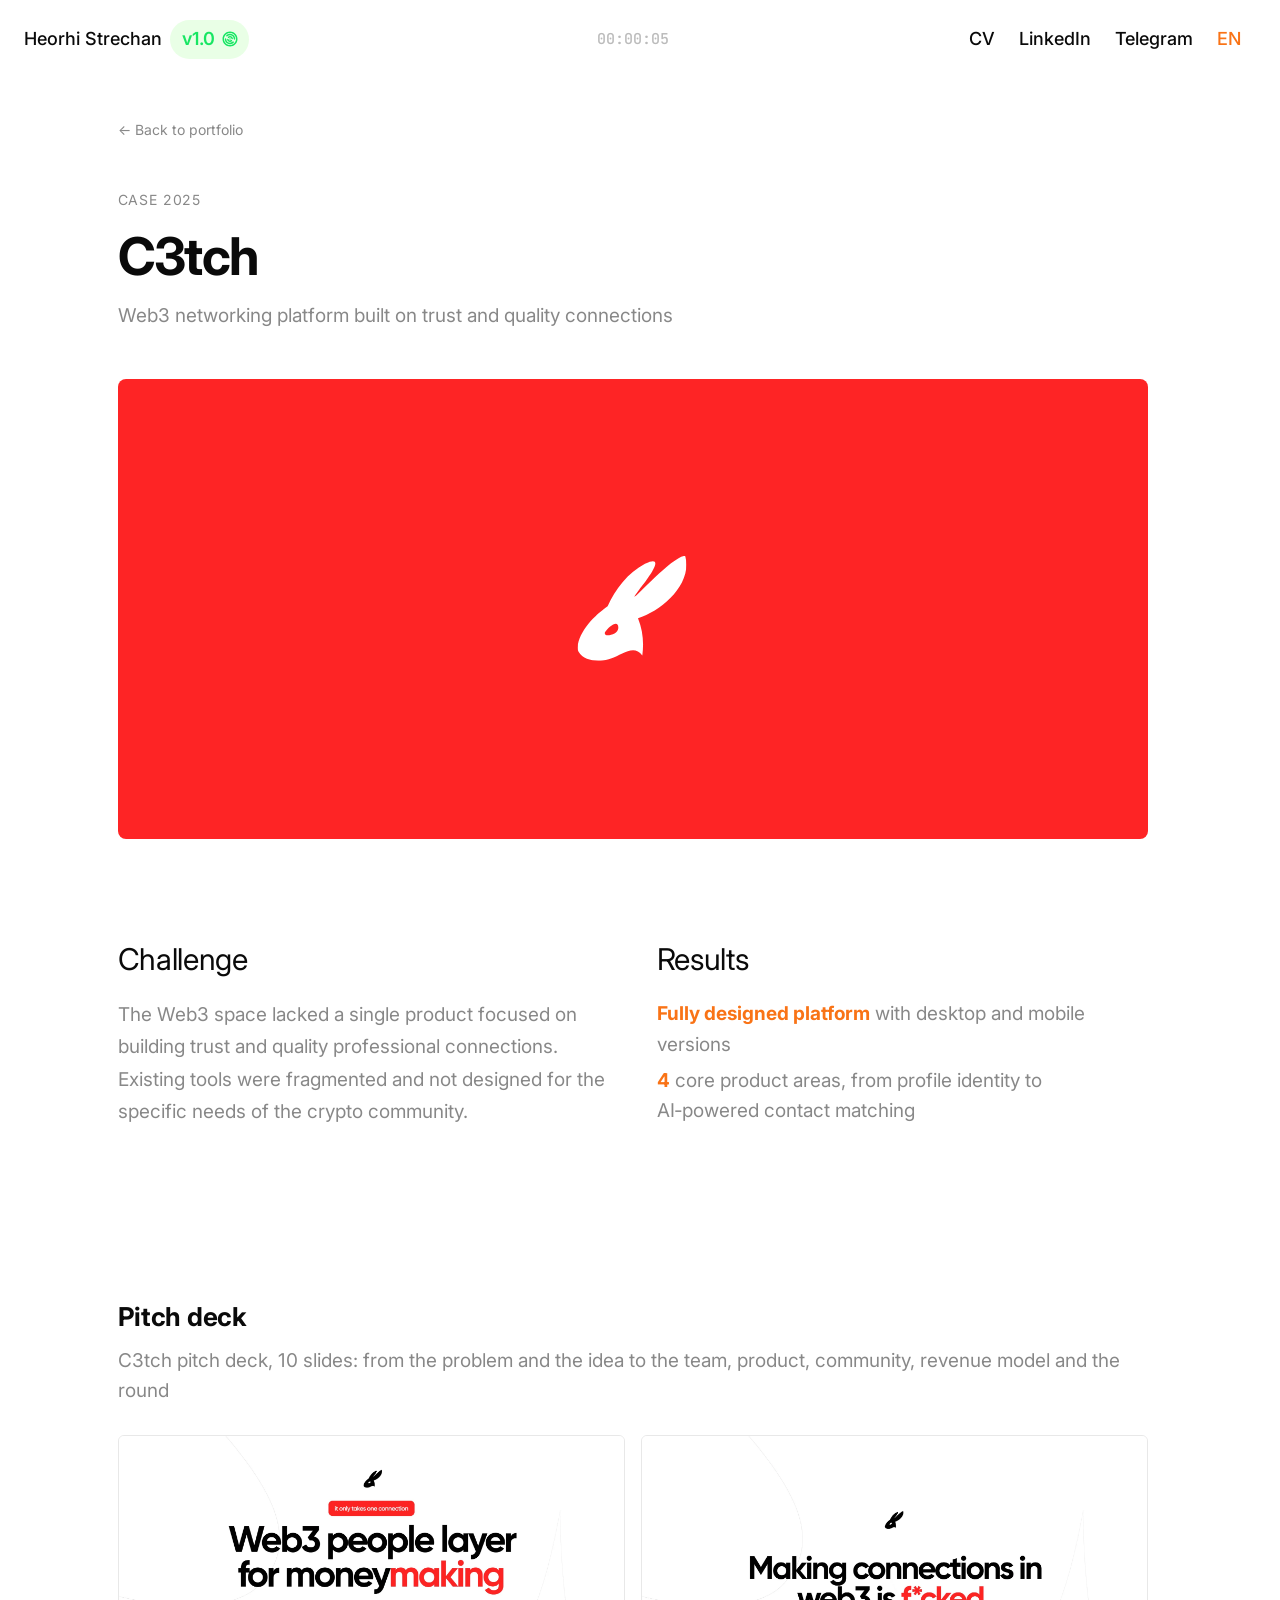
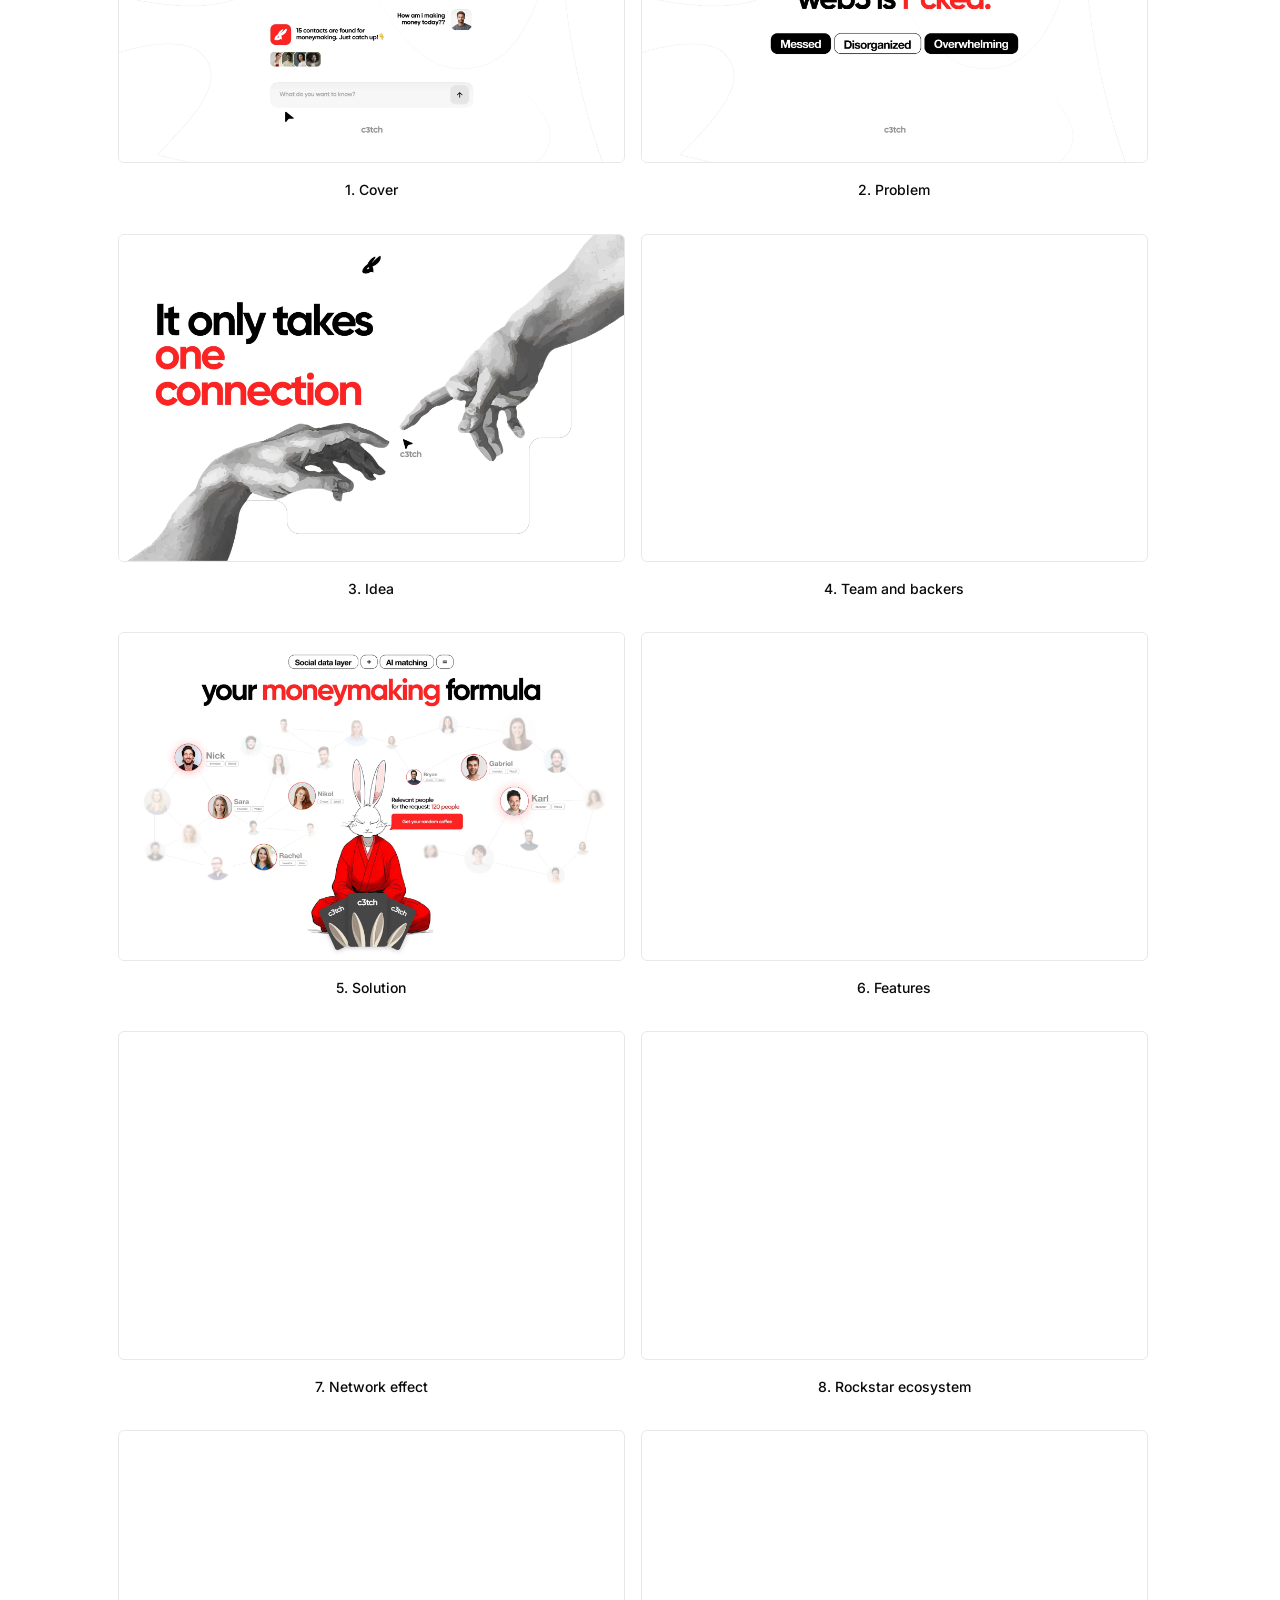
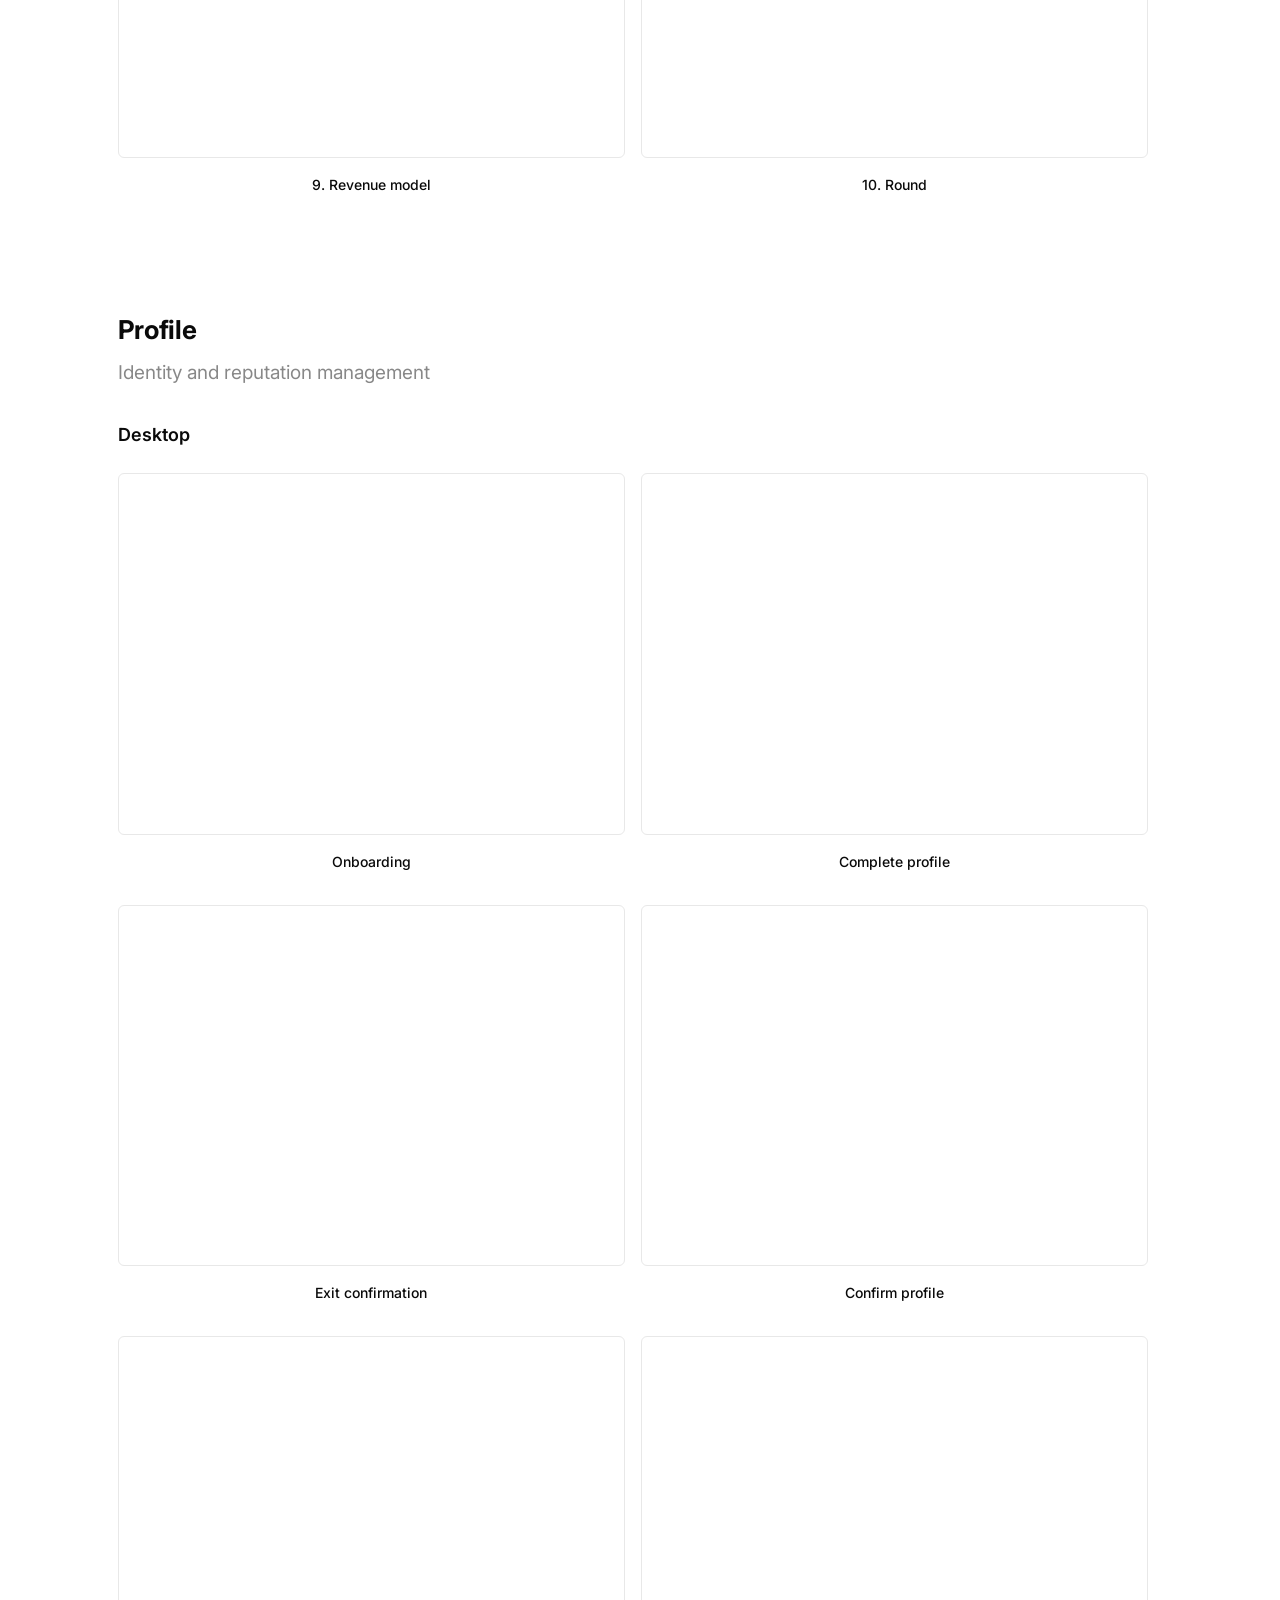
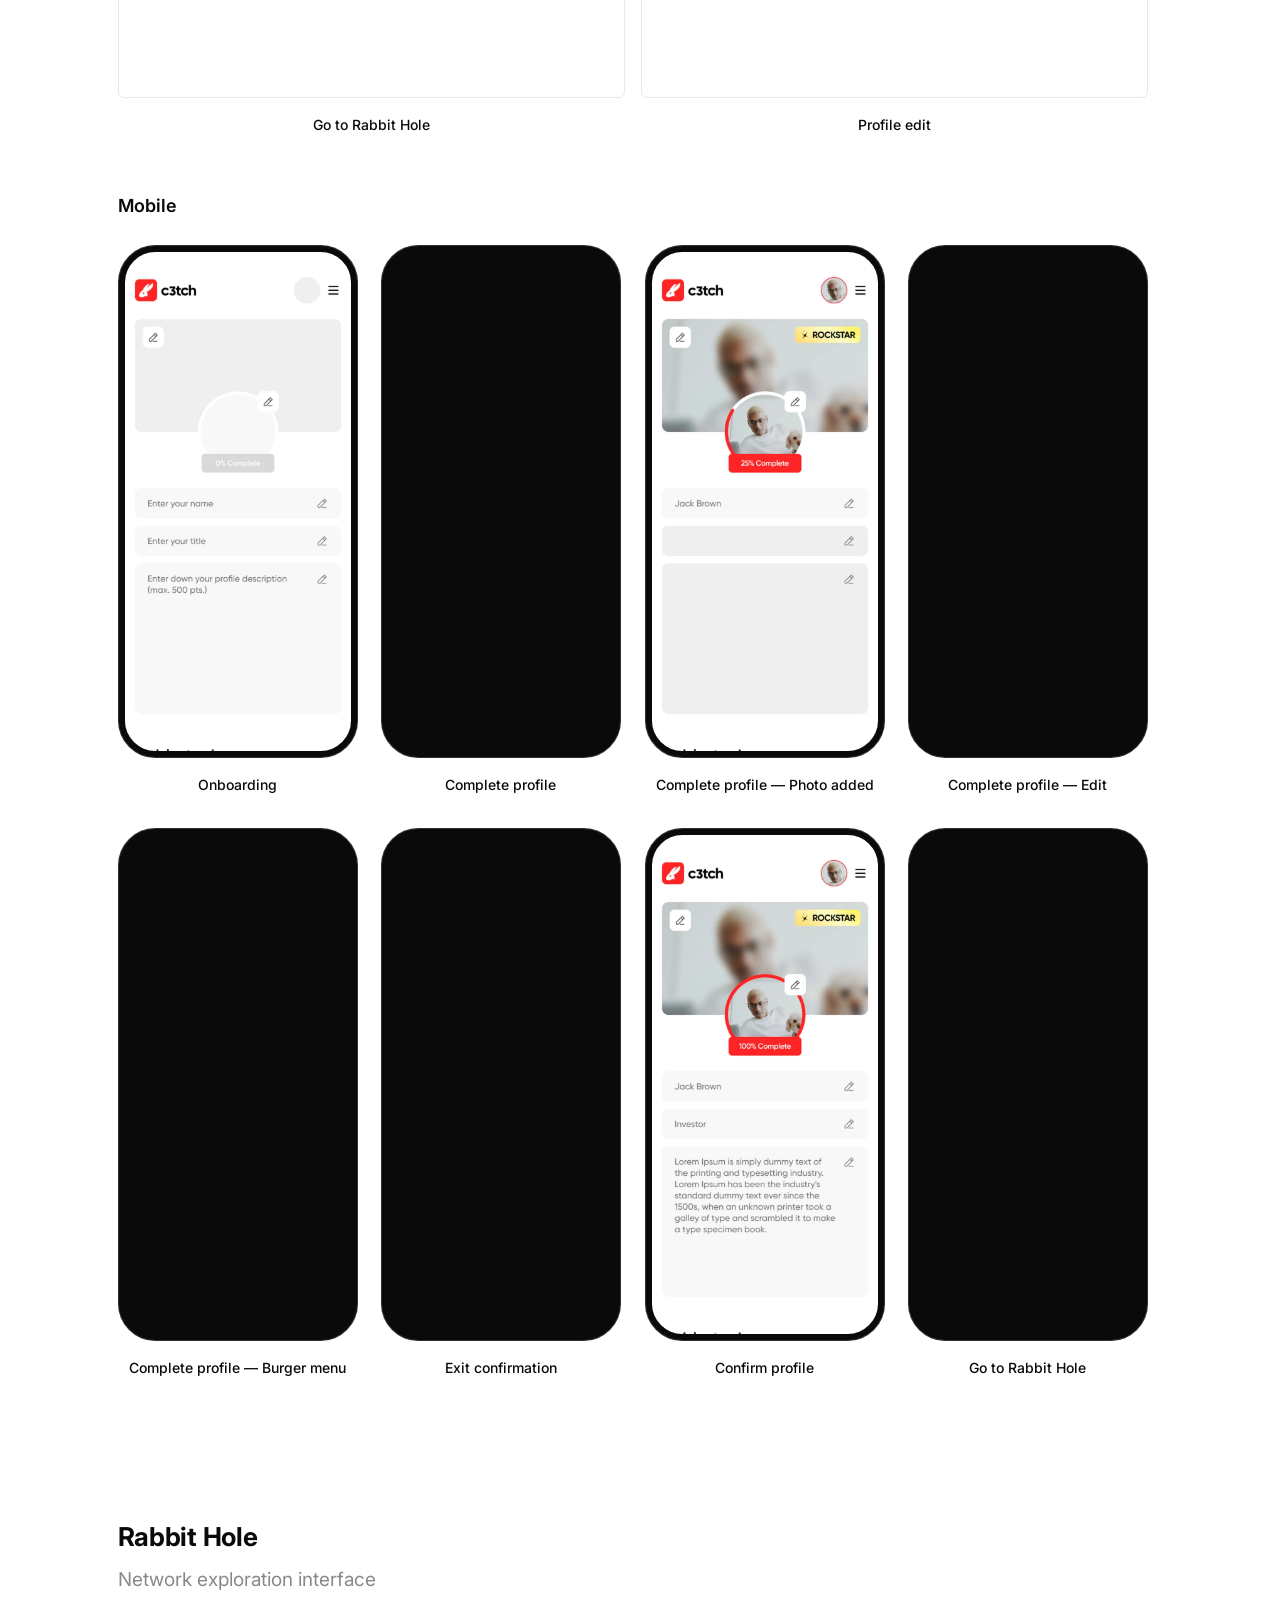
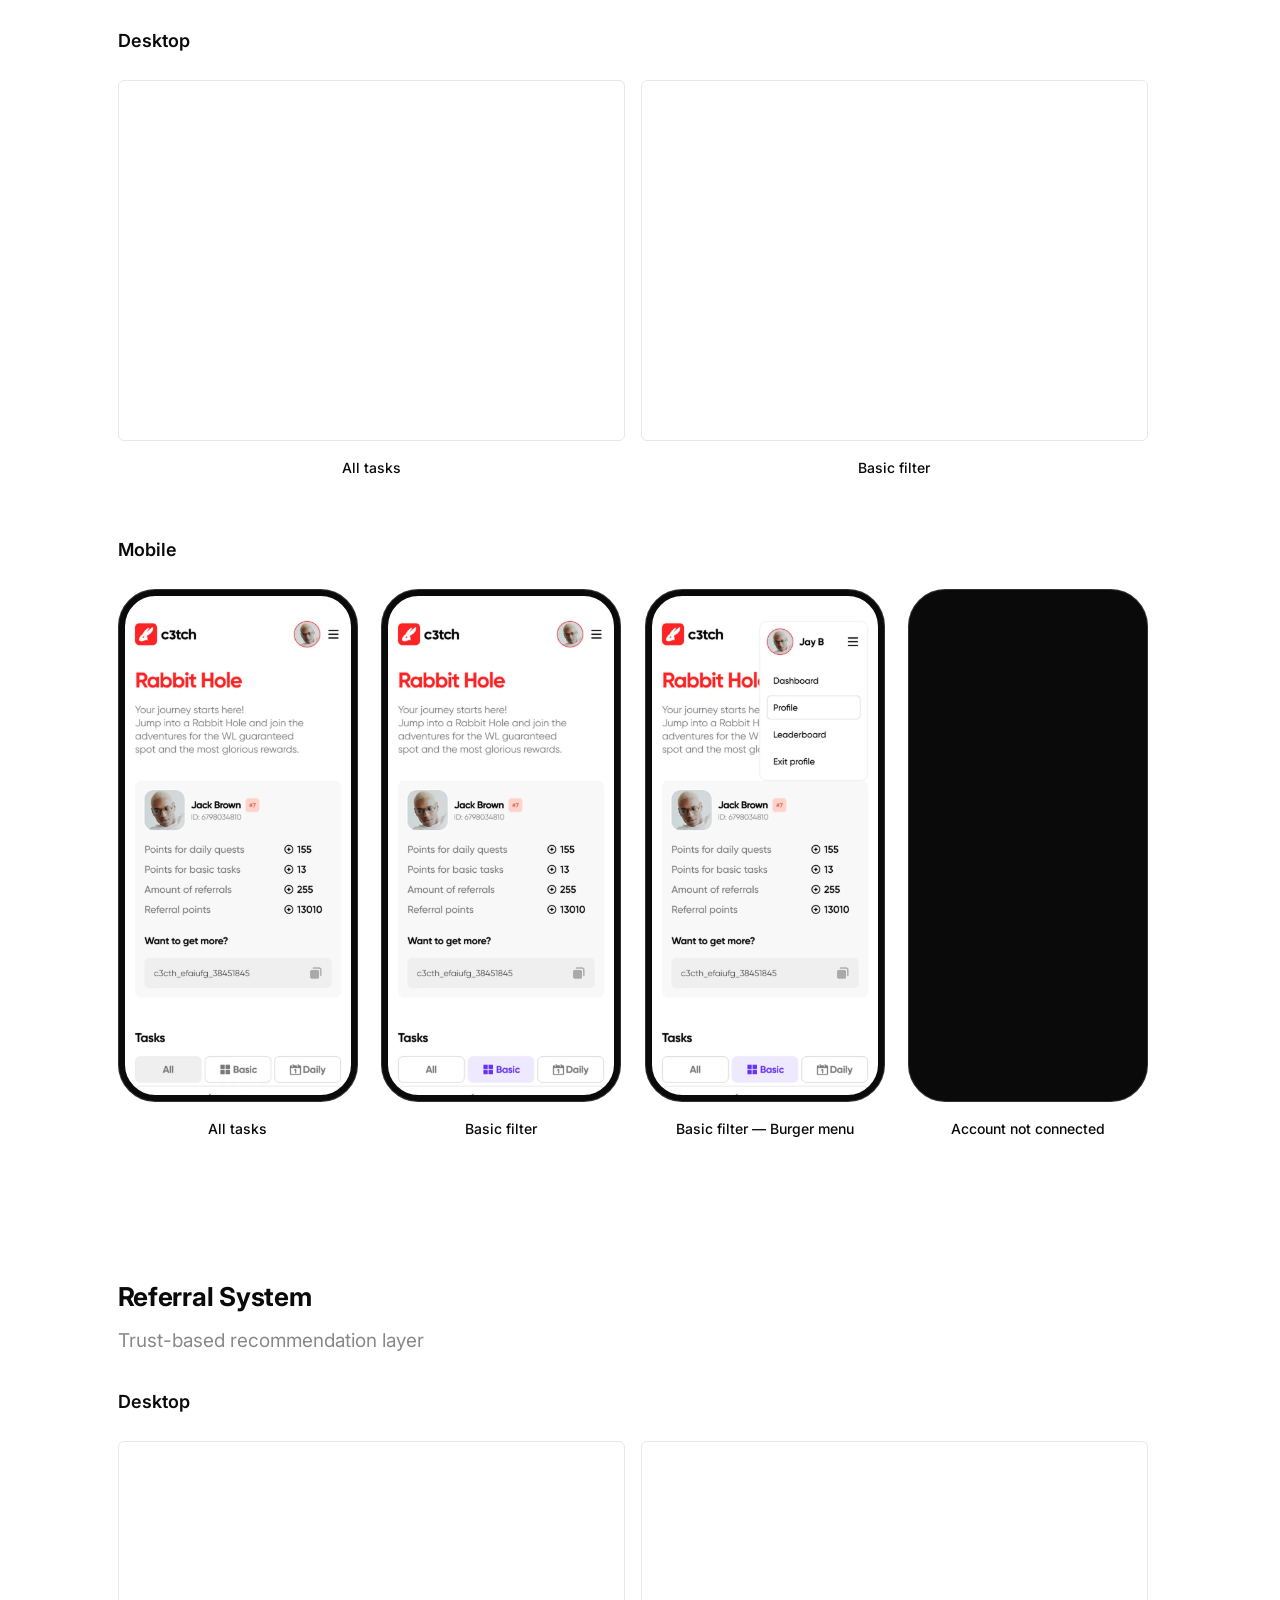
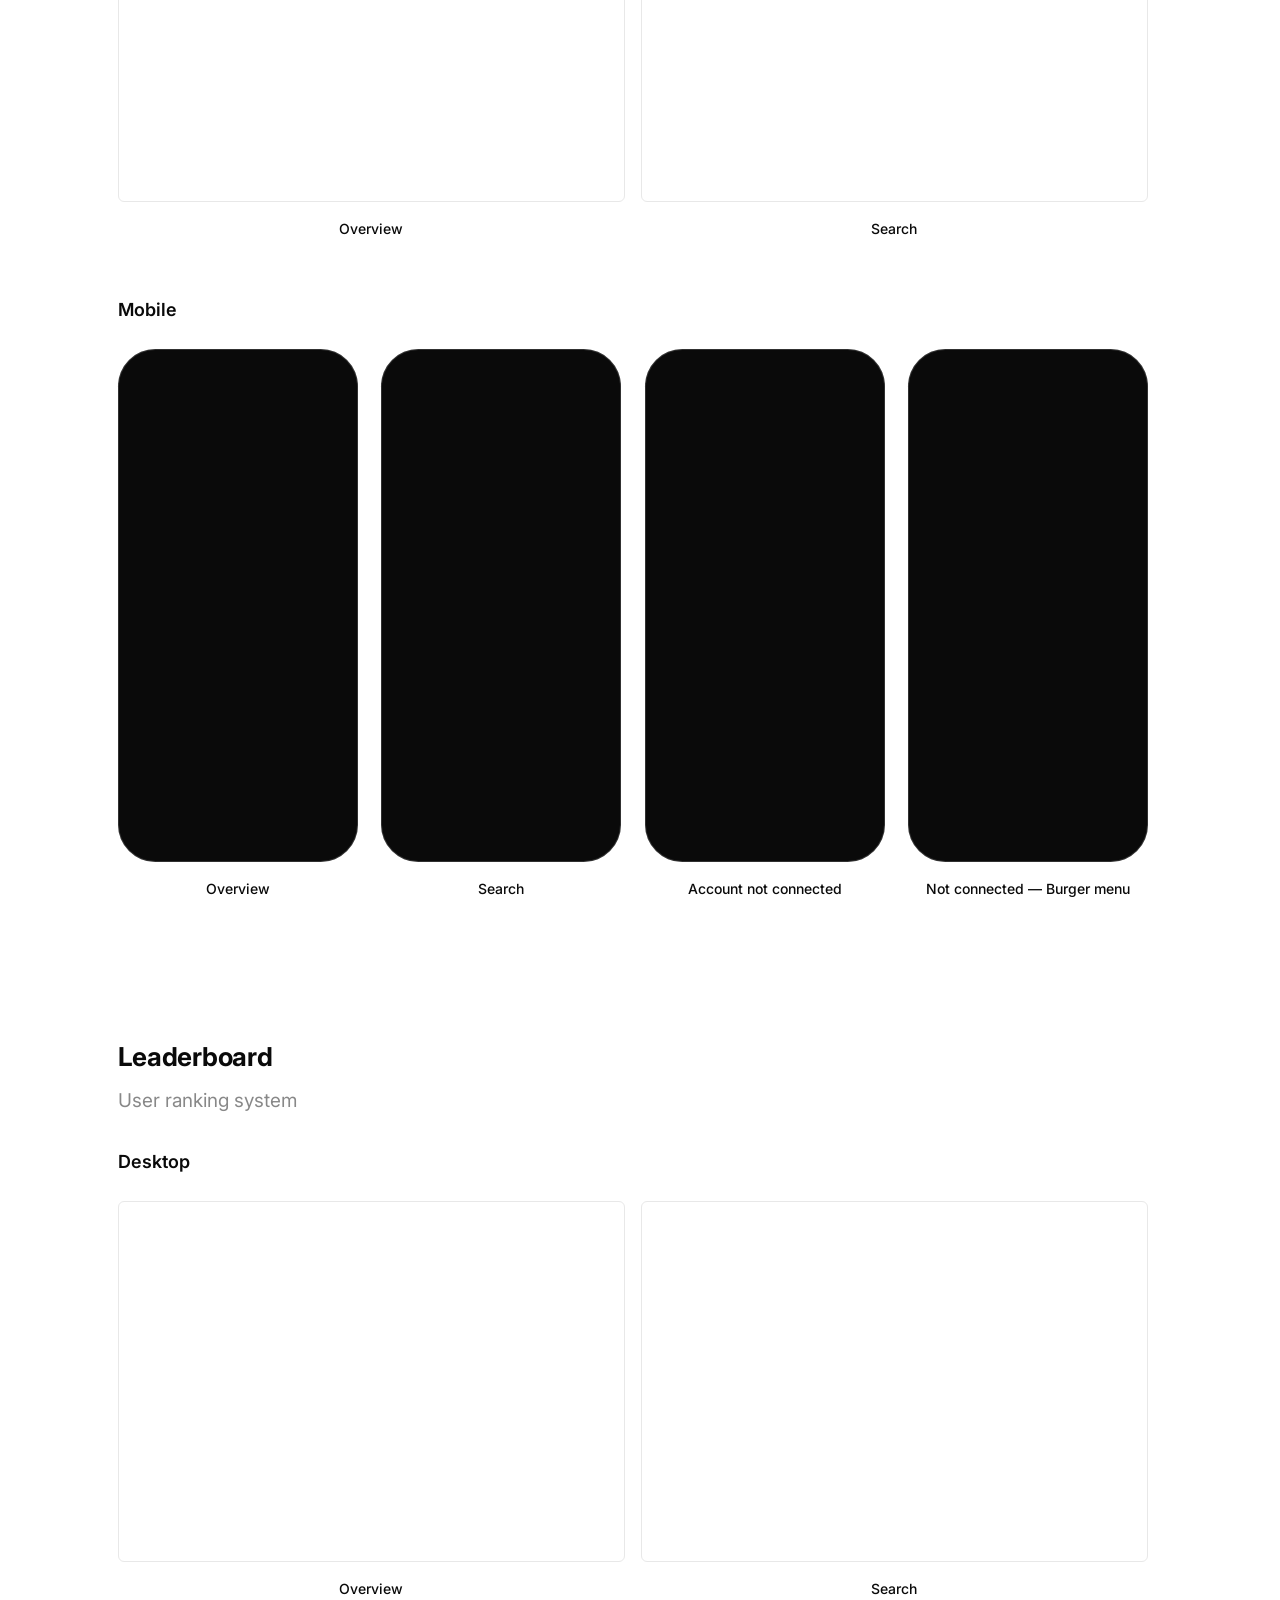
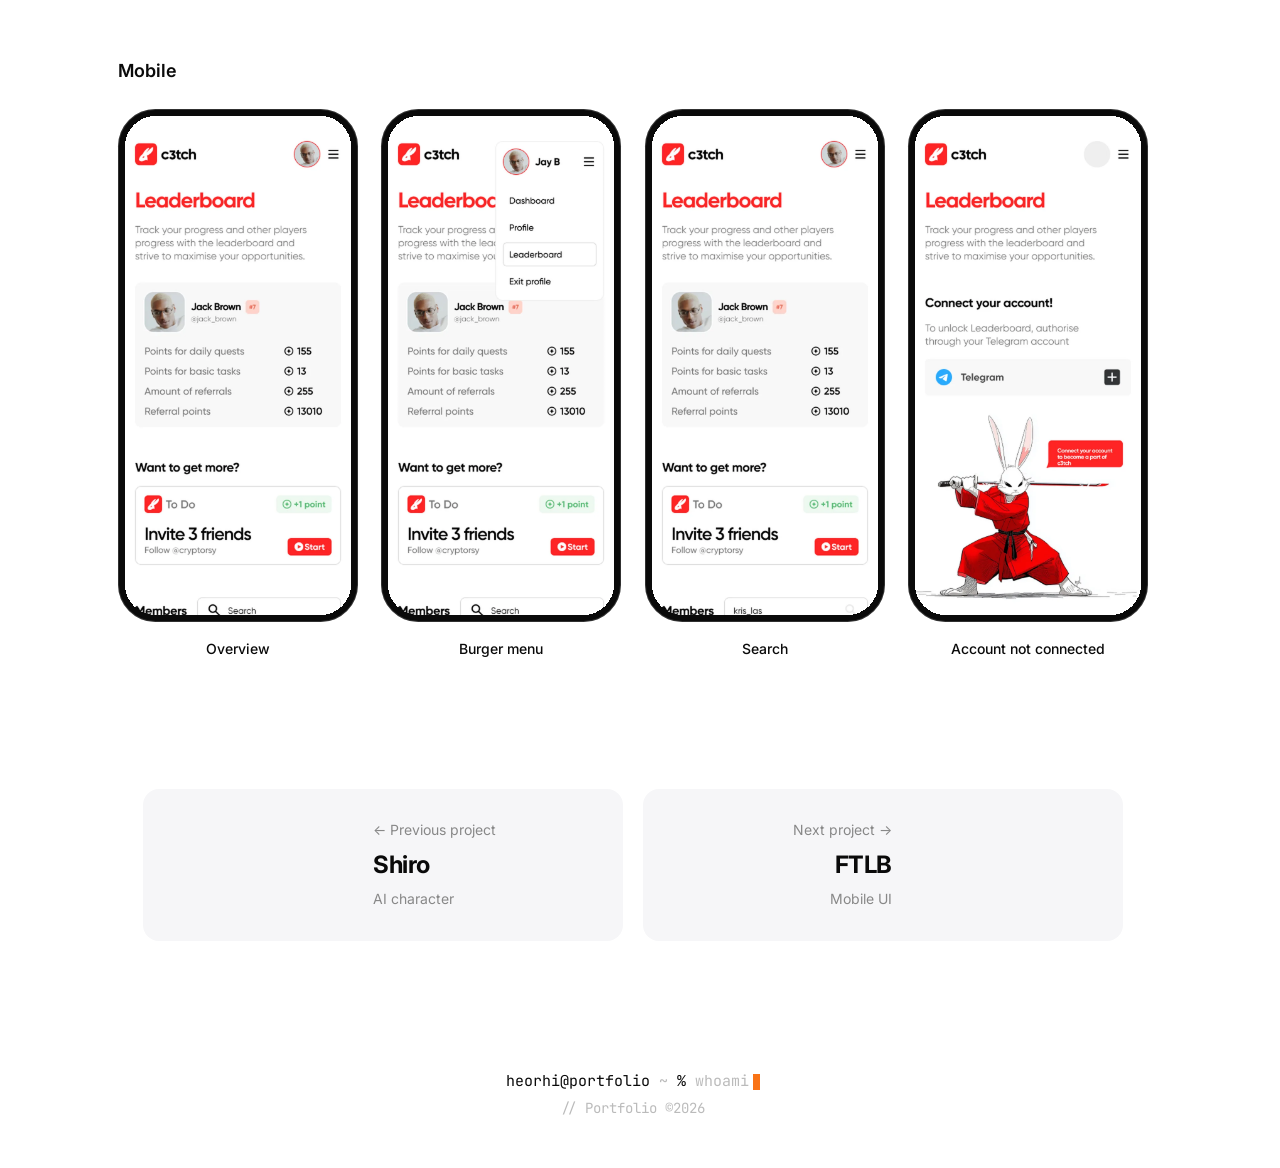
==== commit 5746388b: "Главная начинается с «Обо мне» (фото, имя, новый текст, логотипы инструментов, превью проектов), рез" ====
--- a/c3tch.html
+++ b/c3tch.html
@@ -23,7 +23,7 @@
   <link rel="preconnect" href="https://fonts.googleapis.com" />
   <link rel="preconnect" href="https://fonts.gstatic.com" crossorigin />
   <link href="https://fonts.googleapis.com/css2?family=Inter:wght@400;500;600;700;800&family=JetBrains+Mono:wght@400;500;600&display=swap" rel="stylesheet" />
-  <link rel="stylesheet" href="css/styles.css" />
+  <link rel="stylesheet" href="css/styles.css?v=3" />
   <link rel="stylesheet" href="css/ftlb-phones.css" />
   <link rel="stylesheet" href="css/c3tch.css" />
   <link rel="canonical" href="https://goshastrech.github.io/c3tch.html" />
@@ -340,9 +340,14 @@
 
   </div>
 
+  <nav class="case-pager" aria-label="Projects">
+    <a class="case-pager__card case-pager__card--prev" href="shiro.html"><img src="img/strip/shiro.webp" alt="" width="800" height="500" loading="lazy" decoding="async"><span class="case-pager__text"><span class="case-pager__label">← <span data-i18n-en>Previous project</span><span data-i18n-ru>Предыдущий проект</span> </span><b>Shiro</b><span class="case-pager__sub"><span data-i18n-en>AI character</span><span data-i18n-ru>AI-персонаж</span></span></span></a>
+    <a class="case-pager__card case-pager__card--next" href="ftlb.html"><img src="img/strip/ftlb.webp" alt="" width="800" height="500" loading="lazy" decoding="async"><span class="case-pager__text"><span class="case-pager__label"> <span data-i18n-en>Next project</span><span data-i18n-ru>Следующий проект</span> →</span><b>FTLB</b><span class="case-pager__sub"><span data-i18n-en>Mobile UI</span><span data-i18n-ru>Мобильный UI</span></span></span></a>
+  </nav>
+
   <div id="footer-root"></div>
 
-  <script src="js/components.js"></script>
+  <script src="js/components.js?v=3"></script>
   <script src="js/main.js"></script>
   <script src="js/lightbox.js"></script>
   <script src="js/c3tch-phones.js"></script>
--- a/css/styles.css
+++ b/css/styles.css
@@ -22,8 +22,8 @@
 
   /* ── Типографика ────────────────────────────────────── */
   --font:        'Inter', -apple-system, BlinkMacSystemFont, sans-serif;
-  --text-xs:     12px;
-  --text-sm:     13px;
+  --text-xs:     14px;
+  --text-sm:     14px;
   --text-base:   14px;
   --text-md:     18px;
   --text-lg:     32px;
@@ -80,7 +80,7 @@
 /* ровные переносы: заголовки делятся поровну, абзацы без «висящих» слов в последней строке
    (первый экран главной .hero__title не трогаем — его переносы задаёт hero-intro.css) */
 :where(h1, h2, h3):not(.hero__title) { text-wrap: balance; }
-p { text-wrap: pretty; }
+p { text-wrap: wrap; }   /* описания тянутся на всю ширину колонки, без «обрезания» строк */
 
 img {
   display: block;
@@ -206,7 +206,7 @@
   gap: 8px;
   color: #e8e6e3;
   font-family: 'JetBrains Mono', monospace;
-  font-size: 12px;
+  font-size: 14px;
   font-weight: 500;
   white-space: nowrap;
 }
@@ -442,7 +442,7 @@
 
 .about-explorer__label {
   font-family: 'JetBrains Mono', monospace;
-  font-size: 11px;
+  font-size: 14px;
   font-weight: 600;
   letter-spacing: 1.5px;
   text-transform: uppercase;
@@ -462,7 +462,7 @@
   background: transparent;
   color: var(--text-2);
   font-family: 'JetBrains Mono', monospace;
-  font-size: 13px;
+  font-size: 14px;
   text-align: left;
   cursor: pointer;
   appearance: none;
@@ -523,7 +523,7 @@
 
 .code-card__title {
   color: var(--text);
-  font-size: 13px;
+  font-size: 14px;
   font-weight: 600;
   letter-spacing: 2px;
   text-transform: uppercase;
@@ -691,7 +691,7 @@
   justify-content: center;
   gap: 8px;
   margin-top: 20px;
-  font-size: 13px;
+  font-size: 14px;
 }
 
 .project-btn {
@@ -784,7 +784,7 @@
   align-items: center;
   gap: 8px;
   font-family: 'JetBrains Mono', monospace;
-  font-size: 13px;
+  font-size: 14px;
   color: #e8e6e3;
   white-space: nowrap;
 }
@@ -874,7 +874,7 @@
   background: var(--text);
   color: var(--bg);
   font-family: 'JetBrains Mono', monospace;
-  font-size: 12px;
+  font-size: 14px;
   opacity: 0;
   pointer-events: none;
   transition: opacity 0.15s ease;
@@ -1109,7 +1109,7 @@
   right: -28px;
   background: var(--badge);
   color: #000;
-  font-size: 10px;
+  font-size: 14px;
   font-weight: 700;
   letter-spacing: 0.04em;
   text-transform: uppercase;
@@ -1141,7 +1141,7 @@
 }
 
 .card__year {
-  font-size: 12px;
+  font-size: 14px;
   color: var(--text-3);
   flex-shrink: 0;
 }
@@ -1158,7 +1158,7 @@
 
 .contact__label {
   font-family: 'JetBrains Mono', monospace;
-  font-size: 12px;
+  font-size: 14px;
   color: var(--text-3);
   margin-bottom: 20px;
 }
@@ -1209,7 +1209,7 @@
   display: inline-block;
   padding: 12px 0;   /* высота кликабельной зоны ≥44px; margin уменьшен на те же 12px сверху и снизу */
   margin: 28px 0 36px;
-  font-size: 13px;
+  font-size: 14px;
   color: var(--text-2);
   transition: color 0.2s;
 }
@@ -1225,7 +1225,7 @@
 }
 
 .case__year {
-  font-size: 12px;
+  font-size: 14px;
   color: var(--text-2);
   text-transform: uppercase;
   letter-spacing: 0.06em;
@@ -1233,7 +1233,7 @@
 
 .case__tag {
   font-family: 'JetBrains Mono', monospace;
-  font-size: 13px;
+  font-size: 14px;
   color: var(--orange);
   white-space: nowrap;
   font-variant-ligatures: none;
@@ -1262,7 +1262,6 @@
   font-size: 19px;
   color: var(--text-2);
   line-height: 1.6;
-  max-width: 720px;   /* длина строки ≤ ~75 знаков */
   margin-bottom: 24px;
 }
 
@@ -1290,7 +1289,7 @@
   display: inline-flex;
   align-items: center;
   gap: 7px;
-  font-size: 13px;
+  font-size: 14px;
   color: var(--text-2);
   background: var(--surface);
   border: 1px solid var(--border);
@@ -1345,37 +1344,16 @@
 
 .team__avatar:first-child { margin-left: 0; }
 
-/* аватары команды: размытые портреты (стоковые фото Pexels, сильно размыты), 8 вариантов по кругу */
-.team__avatar { background-size: cover; background-position: center; }
-.team__group:nth-child(1) .team__avatar:nth-child(1) { background-image: url('../img/team/p1.webp'); }
-.team__group:nth-child(1) .team__avatar:nth-child(2) { background-image: url('../img/team/p2.webp'); }
-.team__group:nth-child(1) .team__avatar:nth-child(3) { background-image: url('../img/team/p3.webp'); }
-.team__group:nth-child(1) .team__avatar:nth-child(4) { background-image: url('../img/team/p4.webp'); }
-.team__group:nth-child(1) .team__avatar:nth-child(5) { background-image: url('../img/team/p5.webp'); }
-.team__group:nth-child(2) .team__avatar:nth-child(1) { background-image: url('../img/team/p2.webp'); }
-.team__group:nth-child(2) .team__avatar:nth-child(2) { background-image: url('../img/team/p3.webp'); }
-.team__group:nth-child(2) .team__avatar:nth-child(3) { background-image: url('../img/team/p4.webp'); }
-.team__group:nth-child(2) .team__avatar:nth-child(4) { background-image: url('../img/team/p5.webp'); }
-.team__group:nth-child(2) .team__avatar:nth-child(5) { background-image: url('../img/team/p6.webp'); }
-.team__group:nth-child(3) .team__avatar:nth-child(1) { background-image: url('../img/team/p6.webp'); }
-.team__group:nth-child(3) .team__avatar:nth-child(2) { background-image: url('../img/team/p7.webp'); }
-.team__group:nth-child(3) .team__avatar:nth-child(3) { background-image: url('../img/team/p8.webp'); }
-.team__group:nth-child(3) .team__avatar:nth-child(4) { background-image: url('../img/team/p1.webp'); }
-.team__group:nth-child(3) .team__avatar:nth-child(5) { background-image: url('../img/team/p2.webp'); }
-.team__group:nth-child(4) .team__avatar:nth-child(1) { background-image: url('../img/team/p7.webp'); }
-.team__group:nth-child(4) .team__avatar:nth-child(2) { background-image: url('../img/team/p8.webp'); }
-.team__group:nth-child(4) .team__avatar:nth-child(3) { background-image: url('../img/team/p1.webp'); }
-.team__group:nth-child(4) .team__avatar:nth-child(4) { background-image: url('../img/team/p2.webp'); }
-.team__group:nth-child(4) .team__avatar:nth-child(5) { background-image: url('../img/team/p3.webp'); }
+/* аватары команды: пиксельные портреты — явные <img class="team__avatar"> в разметке (img/team/pixel/) */
 
 .team__role {
-  font-size: 13px;
+  font-size: 14px;
   font-weight: 600;
   color: var(--text);
 }
 
 .team__count {
-  font-size: 12px;
+  font-size: 14px;
   color: var(--text-2);
 }
 
@@ -1431,7 +1409,7 @@
 }
 
 .overview__label {
-  font-size: 11px;
+  font-size: 14px;
   text-transform: uppercase;
   letter-spacing: 0.08em;
   color: var(--text-2);
@@ -1515,7 +1493,7 @@
 .case-img__placeholder--lg  { height: 380px; }
 
 .case-img__caption {
-  font-size: 12px;
+  font-size: 14px;
   color: var(--text-2);
   padding: 10px 14px;
   border-top: 1px solid var(--border);
@@ -1542,7 +1520,7 @@
 }
 
 .case-section__label {
-  font-size: 12px;
+  font-size: 14px;
   text-transform: uppercase;
   letter-spacing: 0.08em;
   color: var(--text-2);
@@ -1564,7 +1542,6 @@
   font-size: 19px;
   color: var(--text-2);
   line-height: 1.6;
-  max-width: 720px;   /* длина строки ≤ ~75 знаков на широких экранах */
   margin: -12px 0 28px;
 }
 
@@ -1605,13 +1582,13 @@
 
 .case-shot__note {
   max-width: 420px;
-  font-size: 13px;
+  font-size: 14px;
   line-height: 1.6;
   color: var(--text-2);
 }
 
 .case-shot__caption {
-  font-size: 13px;
+  font-size: 14px;
   color: var(--text-2);
   line-height: 1.7;
   margin-bottom: 56px;
@@ -1674,7 +1651,7 @@
   background: var(--bg);
   border: 1.5px solid var(--border);
   font-family: 'JetBrains Mono', monospace;
-  font-size: 13px;
+  font-size: 14px;
   font-weight: 700;
   color: var(--text-2);
   box-shadow: 0 2px 8px rgba(10, 10, 10, 0.06);
@@ -1708,7 +1685,7 @@
 }
 
 .flow-step__desc {
-  font-size: 13px;
+  font-size: 14px;
   line-height: 1.45;
   color: var(--text-2);
   min-height: 18px;
@@ -1722,7 +1699,7 @@
   gap: 6px;
   margin-top: -4px;
   margin-bottom: 16px;
-  font-size: 12px;
+  font-size: 14px;
   color: var(--text-3);
 }
 
@@ -1743,7 +1720,7 @@
   position: absolute;
   top: 12px;
   left: 12px;
-  font-size: 11px;
+  font-size: 14px;
   font-weight: 600;
   padding: 4px 10px;
   border-radius: 9999px;
@@ -1761,7 +1738,6 @@
   font-size: 19px;
   color: var(--text-2);
   line-height: 1.6;
-  max-width: 720px;
   margin: 20px 0 56px;
 }
 
@@ -1803,7 +1779,7 @@
 }
 
 .persona-card__role {
-  font-size: 12px;
+  font-size: 14px;
   color: var(--text-2);
 }
 
@@ -1817,7 +1793,7 @@
 .persona-card__list li {
   position: relative;
   padding-left: 15px;
-  font-size: 13px;
+  font-size: 14px;
   line-height: 1.5;
   color: var(--text);
 }
@@ -1937,7 +1913,7 @@
   background: transparent;
   color: var(--text-2);
   font-family: var(--font);
-  font-size: 13px;
+  font-size: 14px;
   font-weight: 500;
   cursor: pointer;
   appearance: none;
@@ -1967,7 +1943,7 @@
 }
 
 .concept-form__label {
-  font-size: 13px;
+  font-size: 14px;
   color: var(--text-2);
   margin-bottom: 8px;
 }
@@ -2030,7 +2006,7 @@
   display: flex;
   justify-content: flex-end;
   margin-top: 8px;
-  font-size: 12px;
+  font-size: 14px;
   color: var(--text-3);
 }
 
@@ -2090,7 +2066,7 @@
   margin-top: 16px;
   text-align: center;
   font-family: 'JetBrains Mono', monospace;
-  font-size: 12px;
+  font-size: 14px;
   color: var(--text-3);
 }
 
@@ -2171,7 +2147,7 @@
 @media (max-width: 760px) {
   .case__overview { grid-template-columns: 1fr; gap: 28px; }
   .overview__text,
-  .overview__results { max-width: 640px; }
+  .overview__results { max-width: none; }
 }
 
 /* кейсы на планшете и телефоне: сетки, команда, ленты скринов */
@@ -3156,3 +3132,64 @@
   .stack { width: min(1100px, calc(100vw - 80px)); height: auto; margin-inline: auto; display: grid; grid-template-columns: repeat(4, minmax(0, 1fr)); gap: 20px; cursor: default; }
   .stack__card { position: relative; inset: auto; aspect-ratio: 1; transform: none !important; opacity: 1 !important; }
 }
+
+/* Десктоп: описания проектов на главной — в две строки (узкая колонка по центру); на планшете и телефоне свои правила выше */
+@media (min-width: 1025px) {
+  .project-heading__subtitle { max-width: 560px; margin-left: auto; margin-right: auto; text-wrap: balance; }
+}
+/* русские описания длиннее — колонка чуть шире, чтобы у Trady тоже вышло две строки, а не три */
+@media (min-width: 1025px) {
+  html[data-lang="ru"] .project-heading__subtitle { max-width: 640px; }
+}
+
+/* пиксельные аватары команды (<img>): обрезка по кругу, без сжатия во flex */
+img.team__avatar { display: block; object-fit: cover; flex: none; image-rendering: pixelated; }
+
+/* футер-терминал — ссылка на главную */
+.footer__home { color: inherit; text-decoration: none; cursor: pointer; }
+.footer__home:hover .footer__prompt { color: var(--orange); }
+
+/* кнопка Contact me: тот же объёмный стиль со свечением, голубая */
+.hero__cta { background: linear-gradient(180deg, #5cc4ff 0%, #2f9bff 55%, #1b7cff 100%) !important; color: #fff;
+  box-shadow: inset 0 1px 0 rgba(255,255,255,.65), inset 0 0 22px rgba(255,255,255,.38), 0 10px 26px rgba(27,124,255,.38) !important; }
+.hero__cta:hover { filter: brightness(1.04); }
+
+/* Внизу страницы проекта: карточки «предыдущий / следующий проект» */
+.case-pager { display:grid; grid-template-columns:1fr 1fr; gap:20px; max-width:1060px; margin:72px auto 0; padding:0 40px; }
+.case-pager__card { display:flex; align-items:center; gap:18px; padding:14px; border-radius:var(--radius-lg); background:#f6f6f8; color:var(--text); text-decoration:none; transition:background-color .2s ease, box-shadow .2s ease; }
+.case-pager__card--next { flex-direction:row-reverse; text-align:right; }
+.case-pager__card img { flex:none; width:44%; aspect-ratio:8/5; object-fit:cover; border-radius:6px; display:block; }
+.case-pager__text { display:flex; flex-direction:column; gap:4px; min-width:0; flex:1; }
+.case-pager__label { font-size:14px; color:var(--text-2); }
+.case-pager__text b { font-size:24px; letter-spacing:-.02em; }
+.case-pager__sub { font-size:14px; color:var(--text-2); }
+.case-pager__card:hover .case-pager__text b { color:var(--orange); }
+.case-pager__card:hover { background:#f0f0f3; box-shadow:0 0 0 1px #e3e3e8; }
+@media (max-width:760px){ .case-pager { grid-template-columns:1fr; padding:0 20px; margin-top:56px; gap:12px; } .case-pager__card--next { flex-direction:row; text-align:left; } .case-pager__card img { width:38%; } .case-pager__text b { font-size:20px; } }
+
+/* меньше отступ между описанием проекта и «Моя роль» (везде) */
+.project-heading__subtitle { margin-bottom: 0; }
+.project-heading__role, .project-heading .project-heading__role { margin-top: 10px; }
+/* картинки в карточках «предыдущий / следующий проект»: атрибут height не должен ломать пропорцию */
+.case-pager__card img { height: auto; }
+
+/* появление шапки при загрузке страницы: плавно проявляется, имя и ссылки чуть опускаются на место */
+@keyframes header-in { from { opacity: 0; } to { opacity: 1; } }
+@keyframes header-drop { from { opacity: 0; transform: translateY(-10px); } to { opacity: 1; transform: none; } }
+.header { animation: header-in .7s ease backwards; }
+.header__name, .header__center { animation: header-drop .7s .1s cubic-bezier(.2,.7,.2,1) backwards; }
+@media (min-width: 1025px) { .header__right { animation: header-drop .7s .22s cubic-bezier(.2,.7,.2,1) backwards; } }
+@media (prefers-reduced-motion: reduce) { .header, .header__name, .header__center, .header__right { animation: none; } }
+
+/* телефон: у тройки роликов Shiro на главной показываем 2 (третий скрыт) */
+@media (max-width: 640px) { .card--trio .card__row .card__image:nth-child(3) { display: none; } }
+
+/* иконка на кнопках «View Project» крупнее */
+.project-btn__icon { width: 24px; height: 24px; }
+
+/* мобильное меню: язык — просто текст с полным названием (English / Русский) вместо круглой кнопки «EN» */
+@media (max-width: 1024px) {
+  .header__right .lang-toggle { border: 0; border-radius: 0; background: none; padding: 12px 0; min-width: 0; margin: 12px 0 0; font-size: 0; color: var(--text-2); }
+  .header__right .lang-toggle::after { content: attr(data-full); font-size: 18px; font-weight: 500; letter-spacing: -0.01em; }
+  .header__right .lang-toggle:hover { color: var(--orange); }
+}
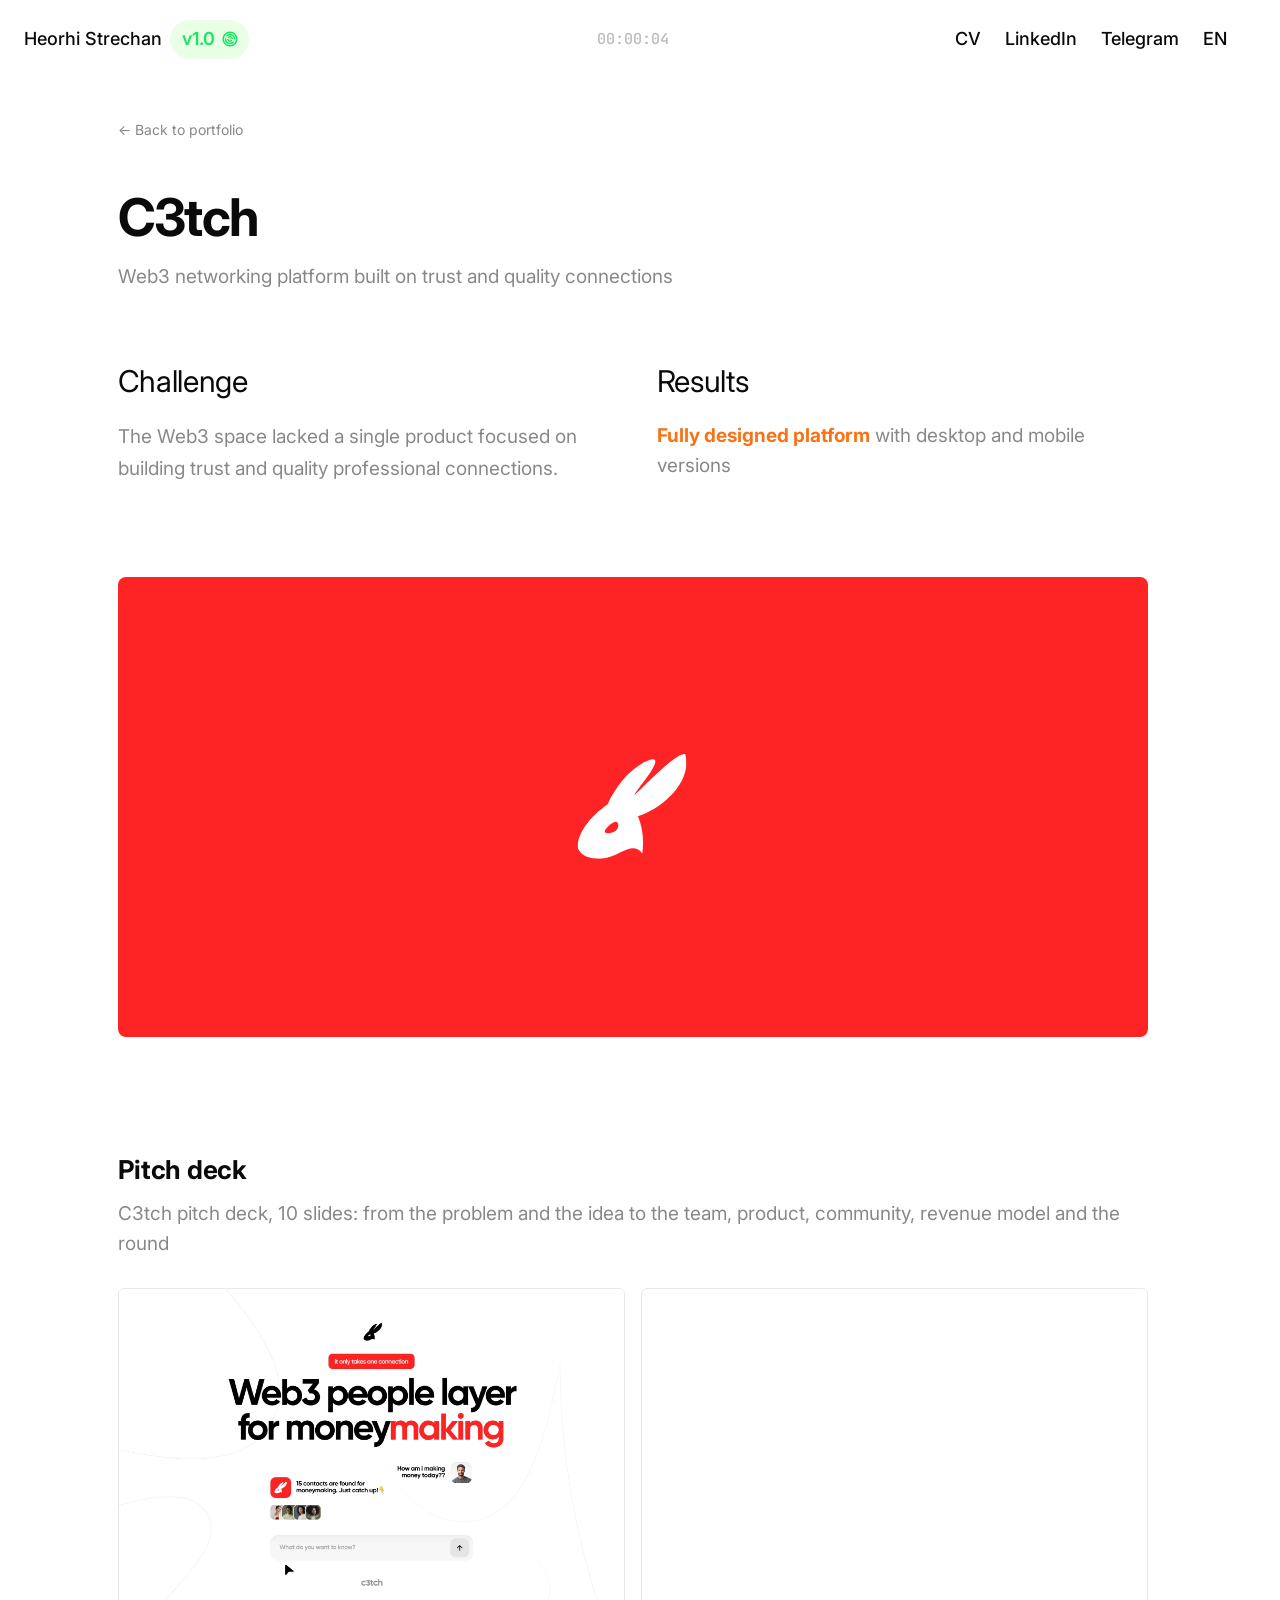
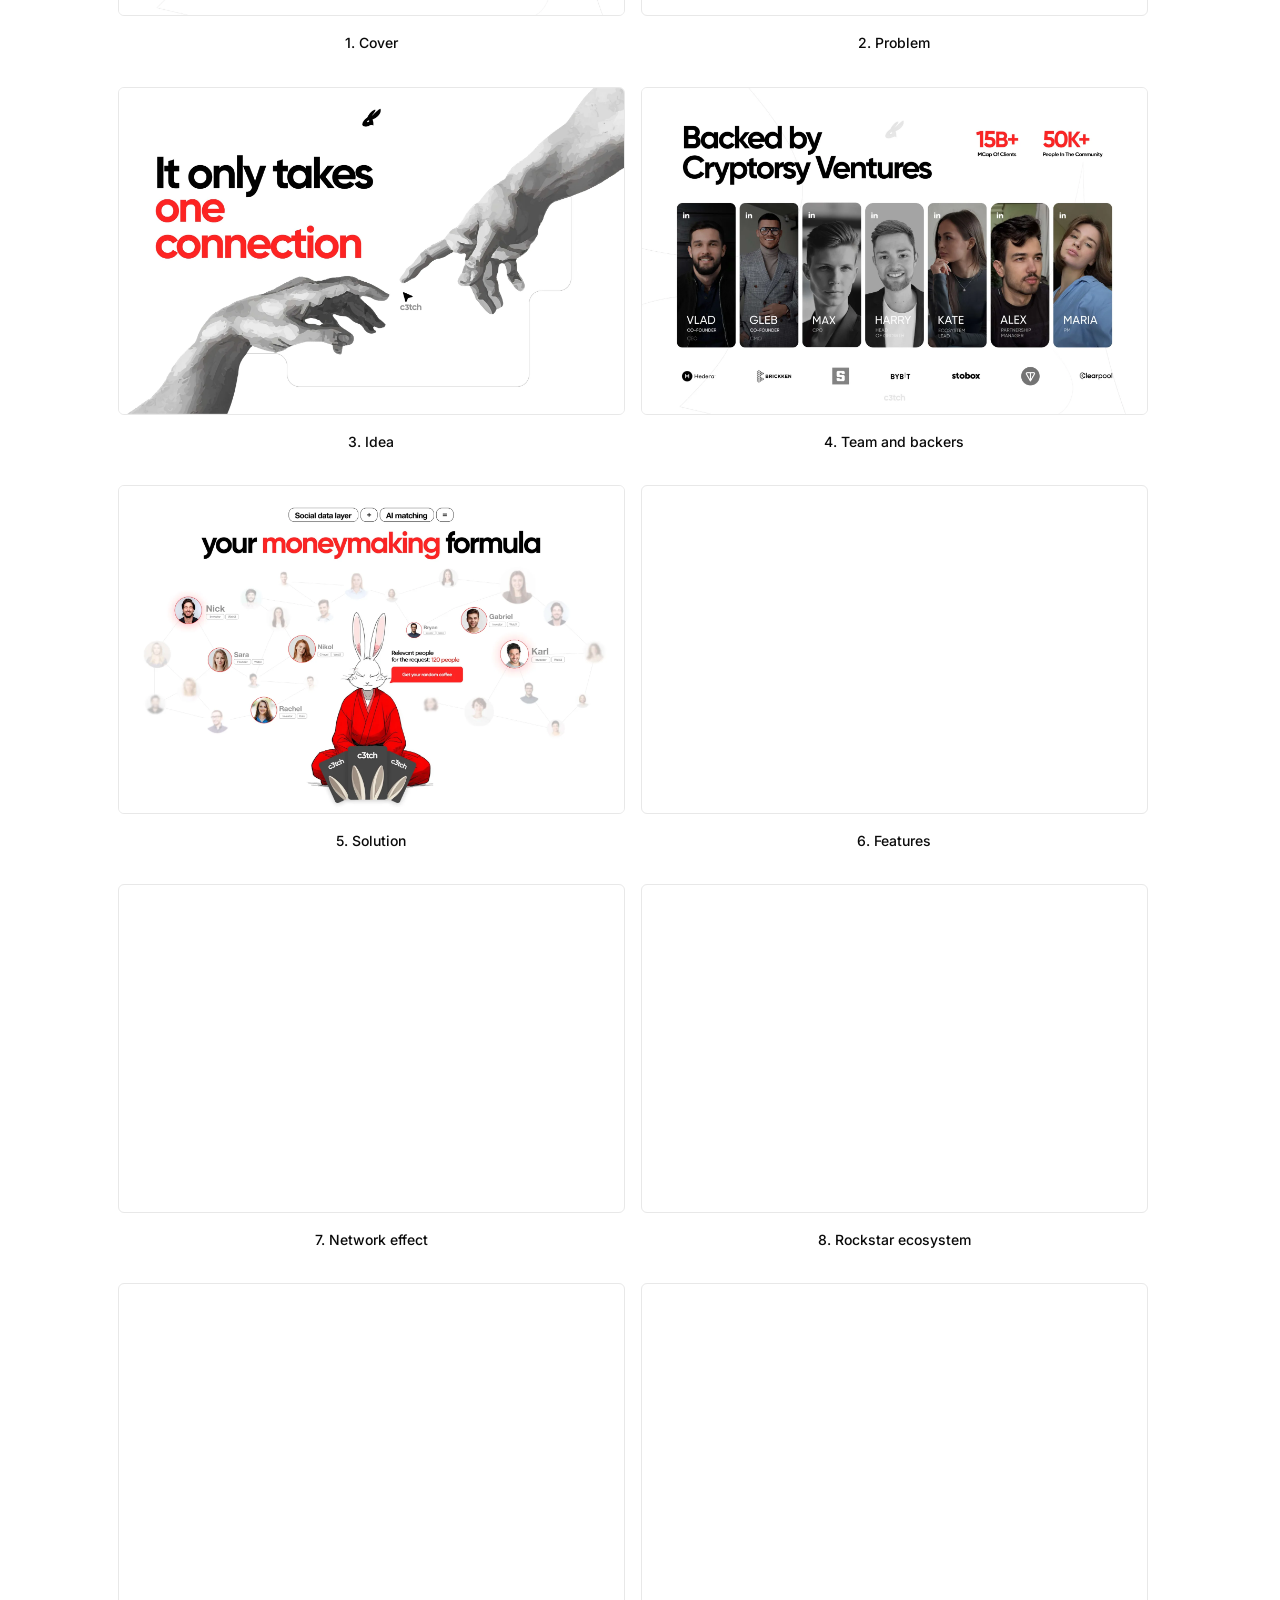
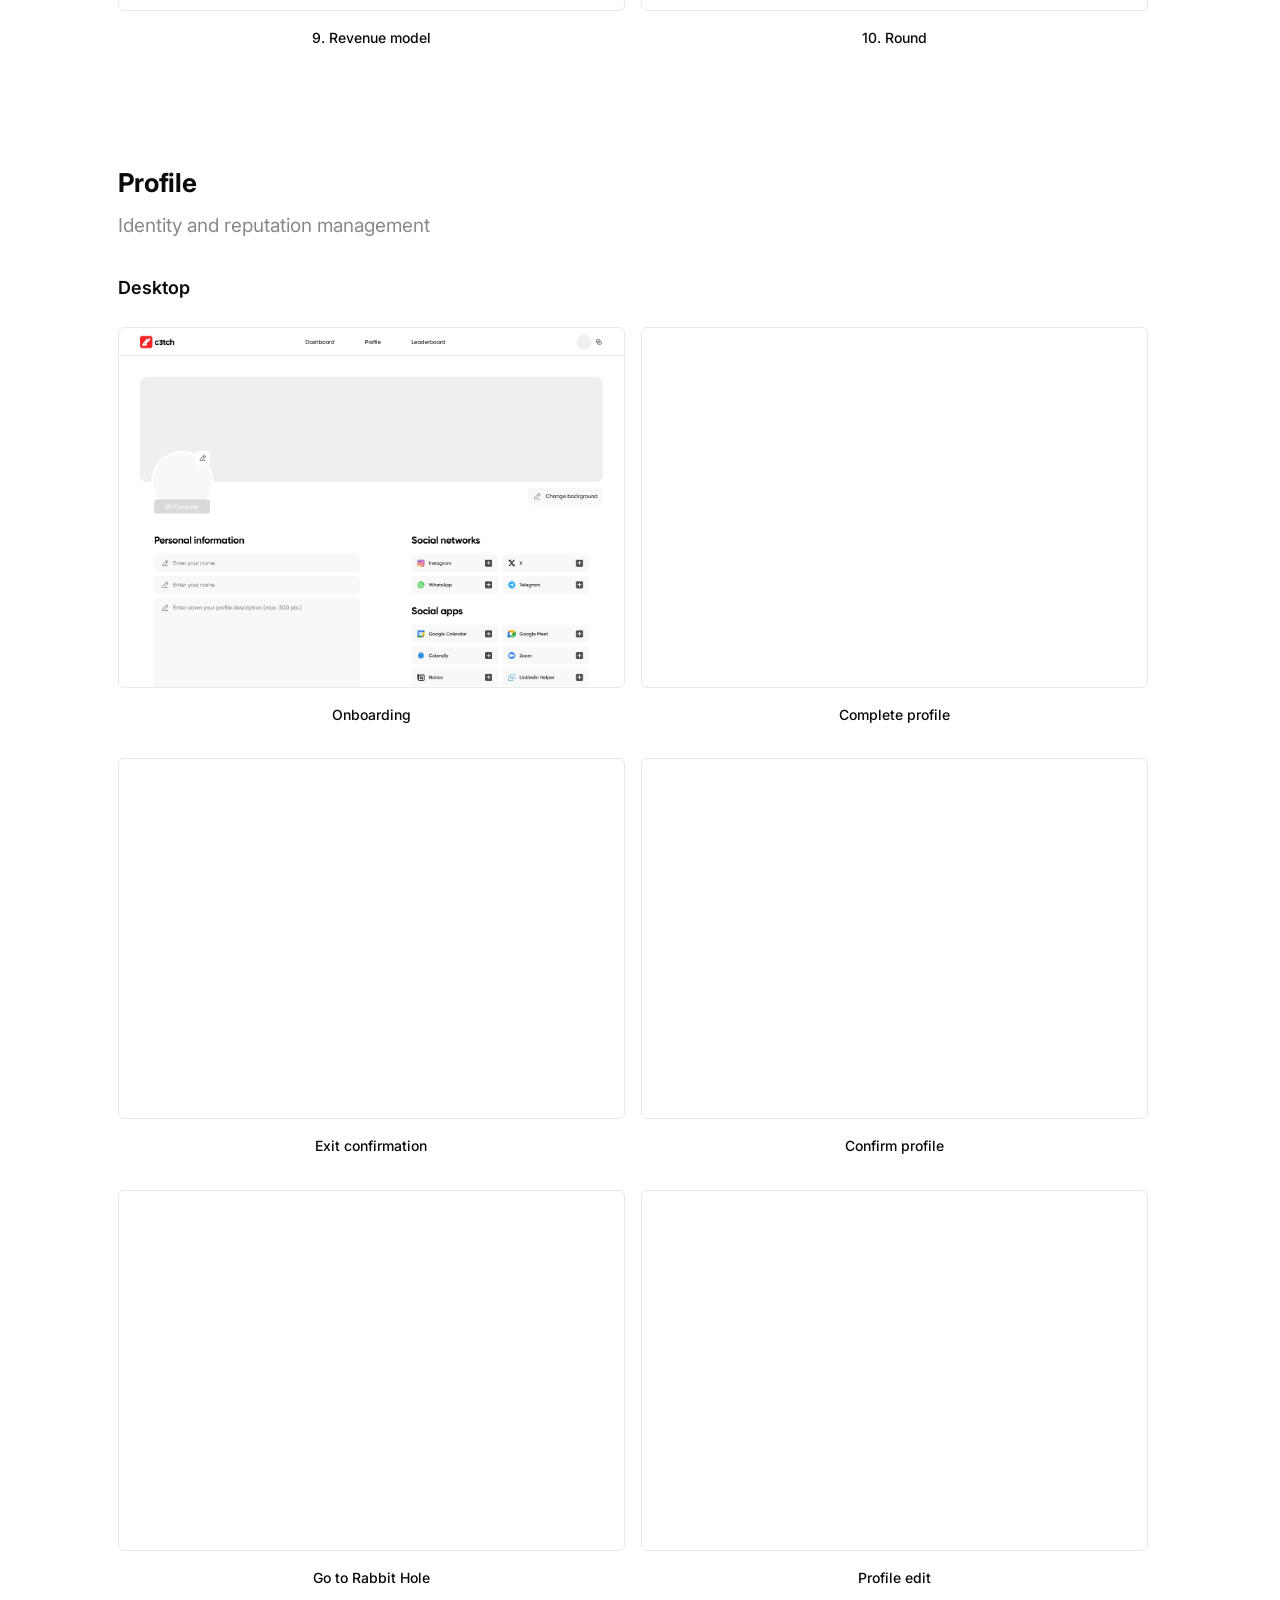
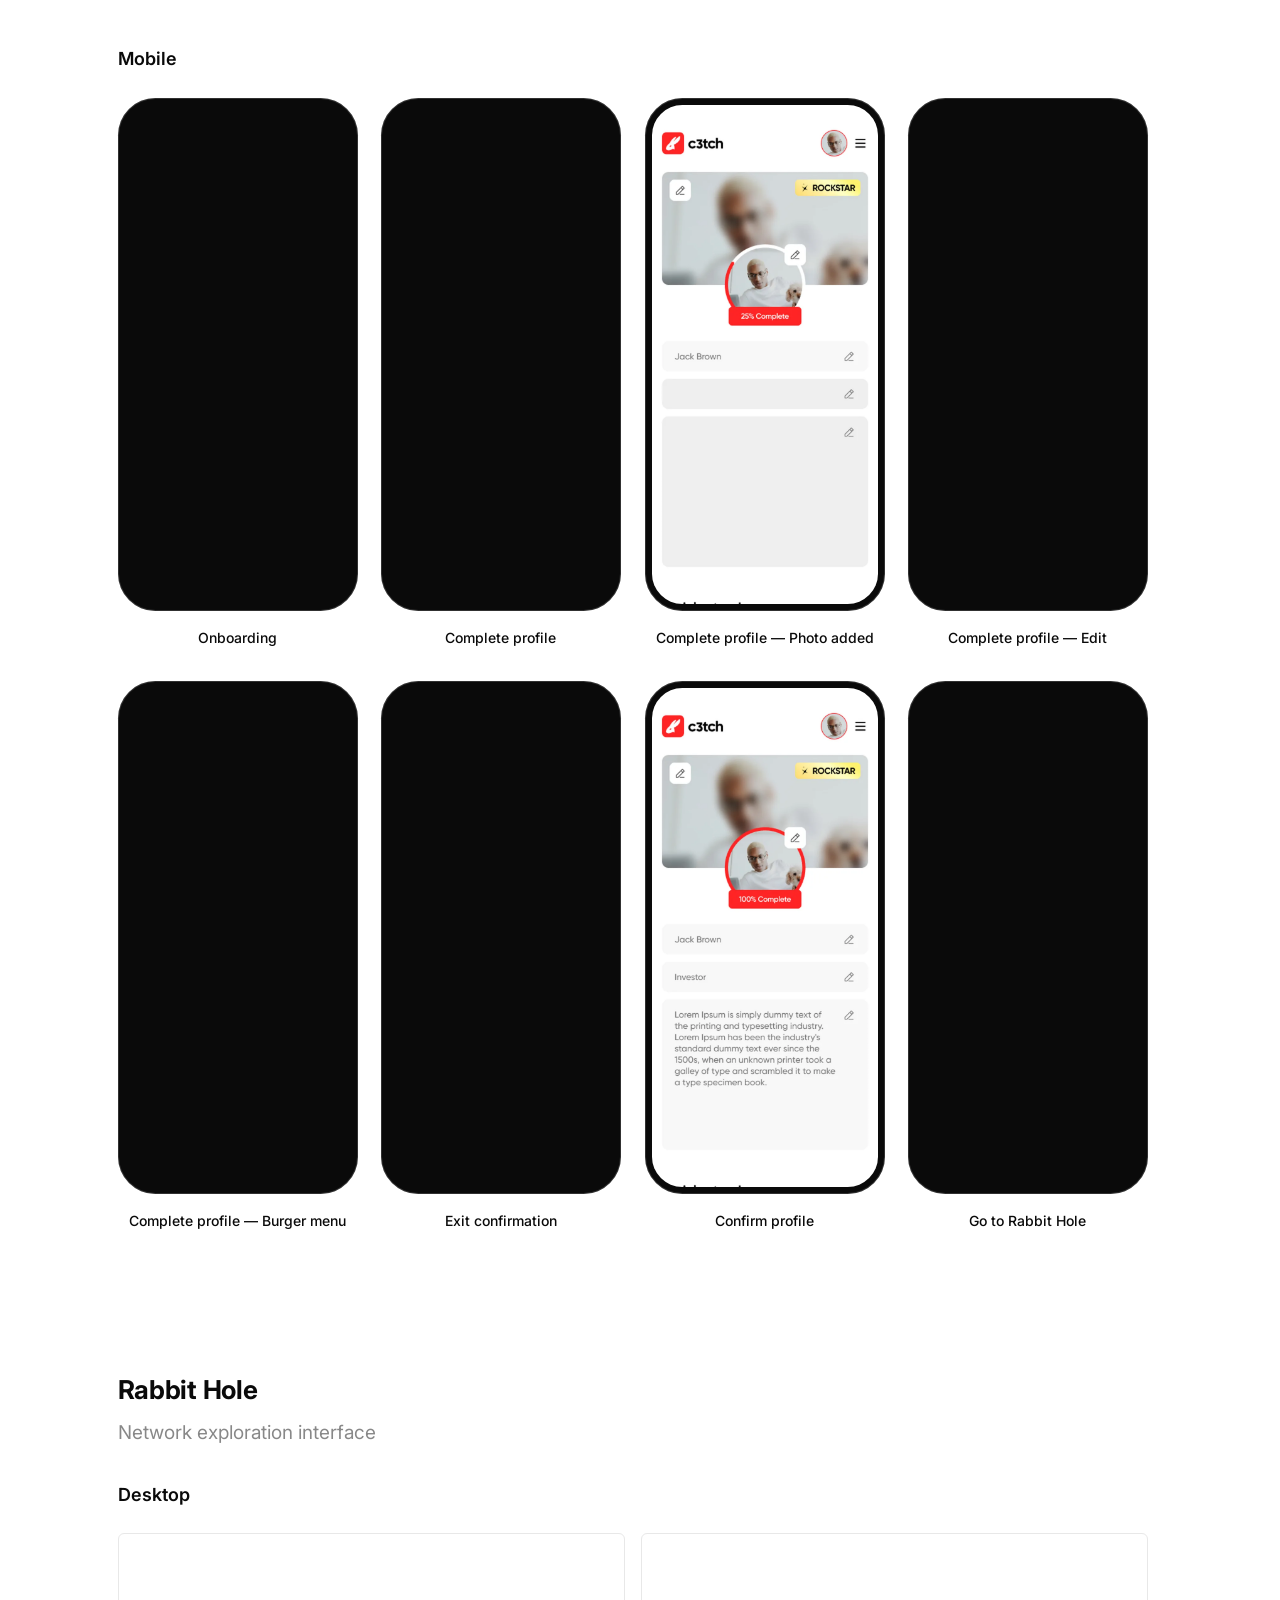
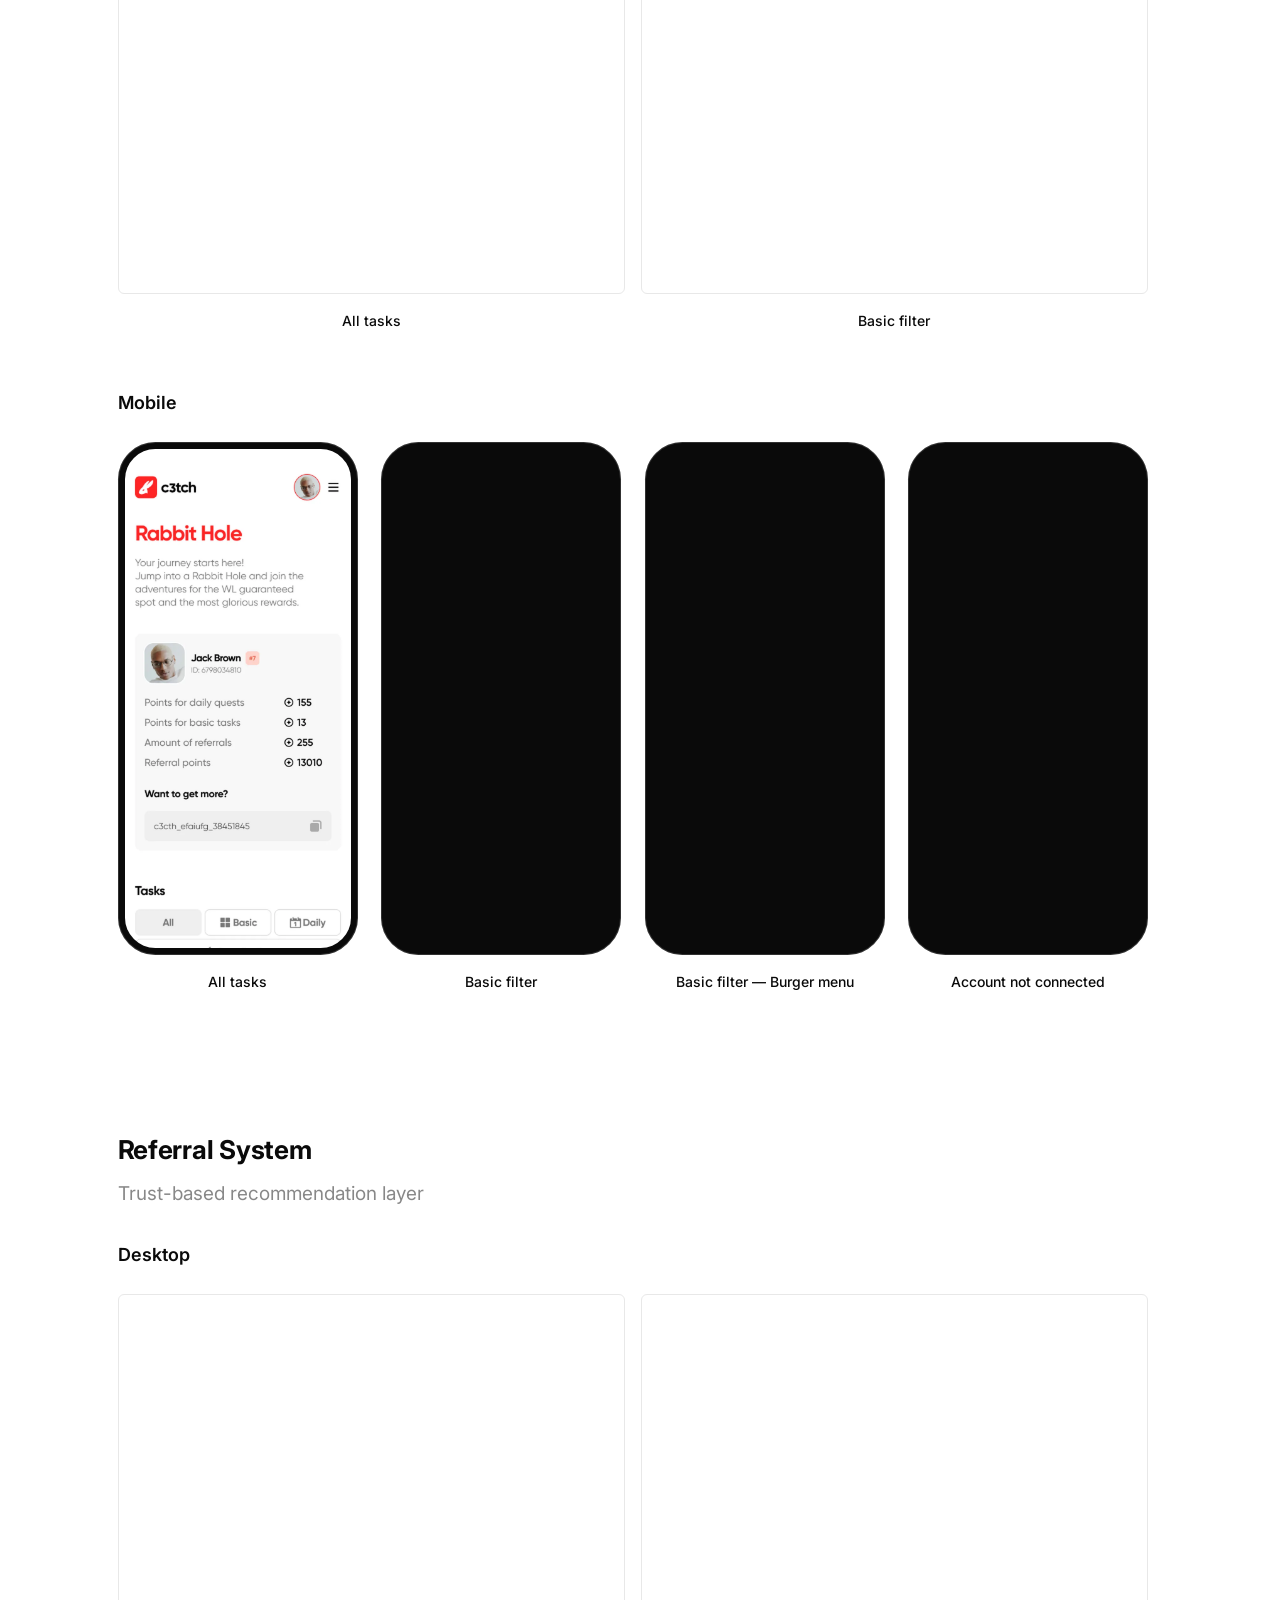
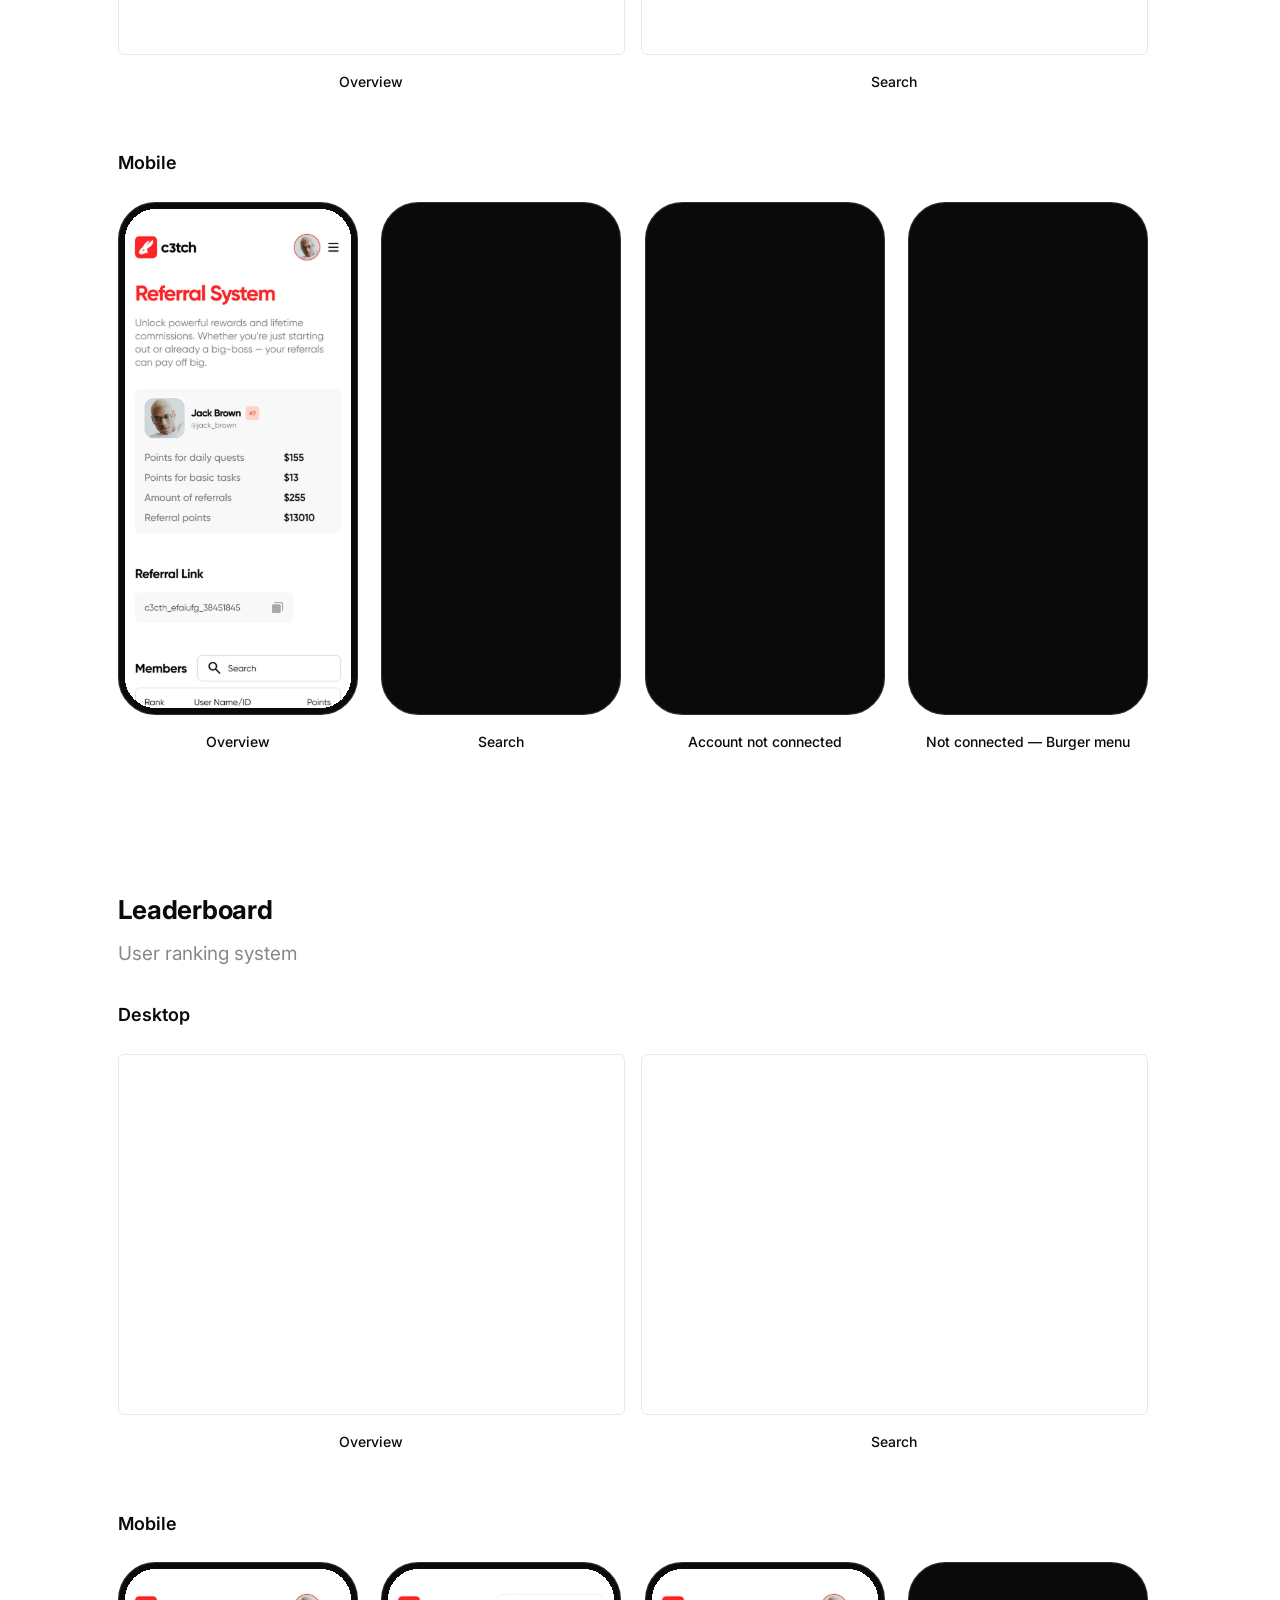
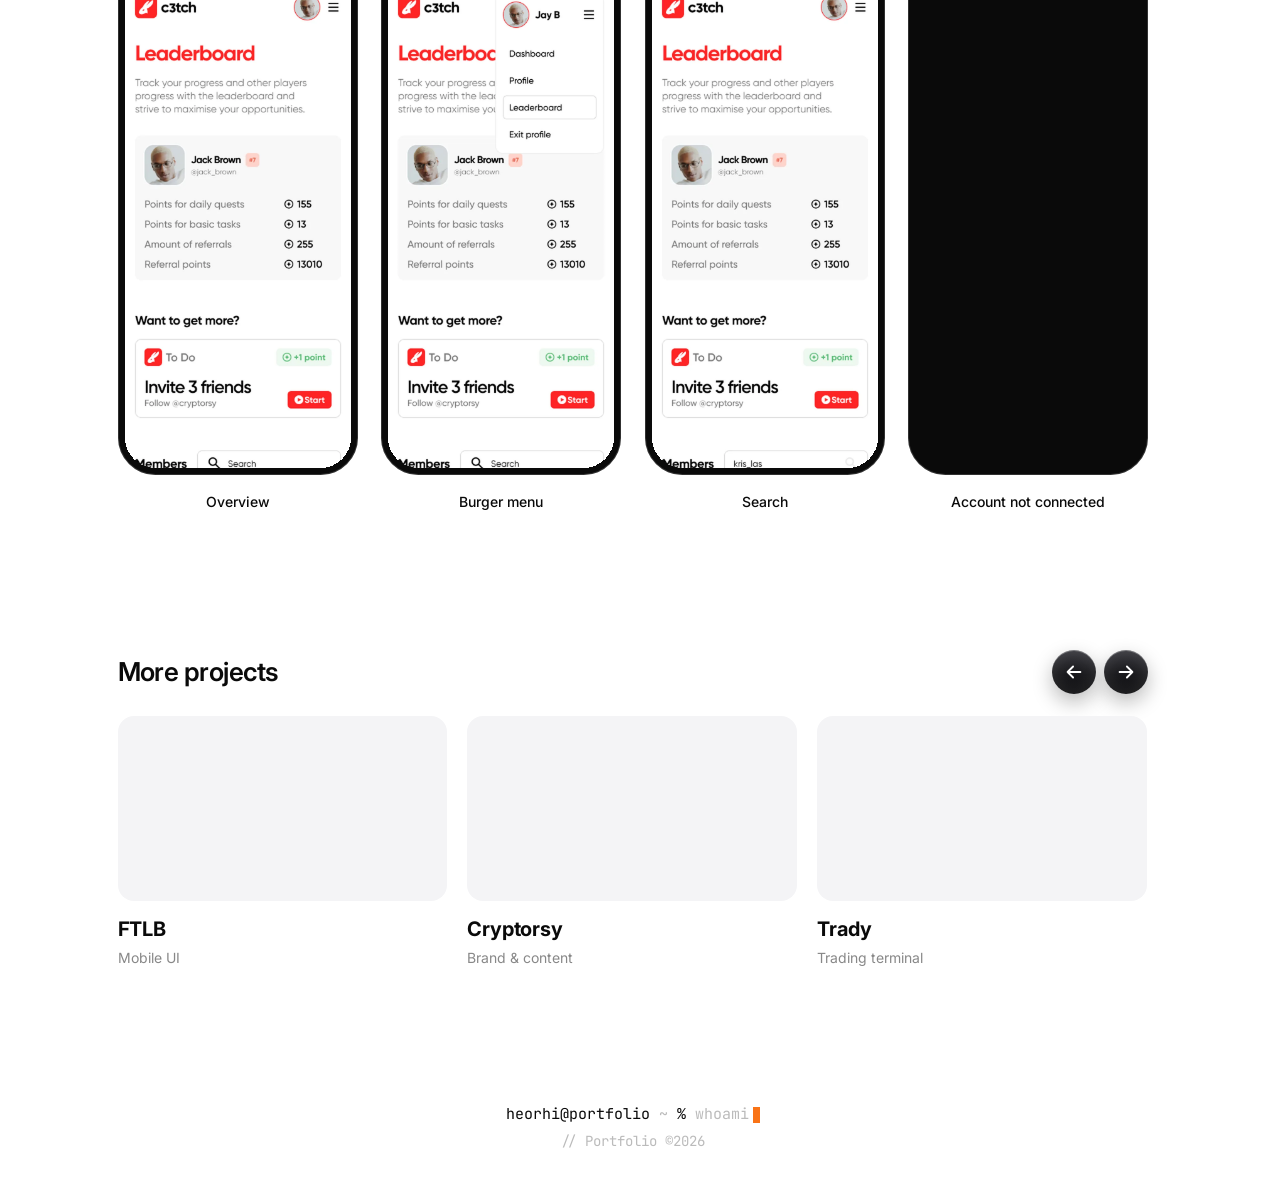
==== commit 794970f9: "Главная с «Обо мне», мобильная версия с 1024px, 2 в ряд на телефоне, оранжевое меню и язык рядом с б" ====
--- a/c3tch.html
+++ b/c3tch.html
@@ -23,9 +23,10 @@
   <link rel="preconnect" href="https://fonts.googleapis.com" />
   <link rel="preconnect" href="https://fonts.gstatic.com" crossorigin />
   <link href="https://fonts.googleapis.com/css2?family=Inter:wght@400;500;600;700;800&family=JetBrains+Mono:wght@400;500;600&display=swap" rel="stylesheet" />
-  <link rel="stylesheet" href="css/styles.css?v=3" />
-  <link rel="stylesheet" href="css/ftlb-phones.css" />
-  <link rel="stylesheet" href="css/c3tch.css" />
+  <link rel="stylesheet" href="css/styles.css?v=36" />
+  <link rel="stylesheet" href="css/ftlb-phones.css?v=2" />
+  <link rel="stylesheet" href="css/c3tch.css?v=2" />
+  <link rel="stylesheet" href="css/header-transparent.css?v=2" />
   <link rel="canonical" href="https://goshastrech.github.io/c3tch.html" />
   <noscript><style>.fade-in{opacity:1!important;transform:none!important}</style></noscript>
 </head>
@@ -38,9 +39,6 @@
     <a href="index.html" class="case__back fade-in"><span data-i18n-en>← Back to portfolio</span><span data-i18n-ru>← К портфолио</span></a>
 
     <header class="fade-in">
-      <div class="case__meta">
-        <span class="case__year"><span data-i18n-en>Case&nbsp;2025</span><span data-i18n-ru>Кейс&nbsp;2025</span></span>
-      </div>
       <h1 class="case__title">C3tch</h1>
       <p class="case__tagline">
         <span data-i18n-en>Web3 networking platform built on trust and quality connections</span>
@@ -49,26 +47,24 @@
     </header>
 
     <!-- Hero image -->
-    <div class="case__hero case__hero--brand fade-in">
-      <img src="img/c3tch/logo-white.svg" alt="C3tch" width="140" height="140" decoding="async" />
-    </div>
-
-    <!-- Challenge + Results -->
     <div class="case__overview fade-in">
       <div>
         <div class="overview__title"><span data-i18n-en>Challenge</span><span data-i18n-ru>Задача</span></div>
         <p class="overview__text">
-          <span data-i18n-en>The Web3 space lacked a single product focused on building trust and quality professional connections. Existing tools were fragmented and not designed for the specific needs of the crypto community.</span>
-          <span data-i18n-ru>В&nbsp;Web3 не&nbsp;хватало единого продукта, ориентированного на&nbsp;выстраивание доверия и&nbsp;качественных профессиональных связей. Существующие инструменты были разрозненными и&nbsp;не&nbsp;учитывали специфику криптосообщества.</span>
+          <span data-i18n-en>The Web3 space lacked a single product focused on building trust and quality professional connections.</span>
+          <span data-i18n-ru>В&nbsp;Web3 не&nbsp;хватало единого продукта, ориентированного на&nbsp;выстраивание доверия и&nbsp;качественных профессиональных связей.</span>
         </p>
       </div>
       <div>
         <div class="overview__title"><span data-i18n-en>Results</span><span data-i18n-ru>Результаты</span></div>
         <div class="overview__results">
           <div class="overview__results-item"><span class="overview__results-value"><span data-i18n-en>Fully designed platform</span><span data-i18n-ru>Полностью спроектированная платформа</span></span> <span data-i18n-en>with desktop and mobile versions</span><span data-i18n-ru>с&nbsp;десктопной и&nbsp;мобильной версиями</span></div>
-          <div class="overview__results-item"><span class="overview__results-value">4</span> <span data-i18n-en>core product areas, from profile identity to AI&#8209;powered contact matching</span><span data-i18n-ru>основные продуктовые области: от&nbsp;идентичности профиля до&nbsp;AI&#8209;подбора контактов</span></div>
         </div>
       </div>
+    </div>
+
+    <!-- Challenge + Results -->    <div class="case__hero case__hero--brand fade-in">
+      <img src="img/c3tch/logo-white.svg" alt="C3tch" width="140" height="140" decoding="async" />
     </div>
     <section class="case-section fade-in">
       <h2 class="case-section__title"><span data-i18n-en>Pitch deck</span><span data-i18n-ru>Питч-дек</span></h2>
@@ -185,7 +181,7 @@
           <figcaption class="phone-item__caption"><span data-i18n-en>Complete profile — Burger menu</span><span data-i18n-ru>Заполнение — меню</span></figcaption>
         </figure>
         <figure class="phone-item">
-          <div class="phone" data-lb-group="c3tch-mobile" data-lb-title="Exit confirmation" tabindex="0" role="button" aria-label="Exit confirmation: open full size">
+          <div class="phone" data-lb-group="c3tch-mobile" data-lb-title="Exit confirmation" data-lb-focus="0.841" tabindex="0" role="button" aria-label="Exit confirmation: open full size">
             <div class="phone__screen"><img src="img/c3tch/mobile-profile-exit.webp" alt="Exit confirmation" width="720" height="4970" loading="lazy" decoding="async" draggable="false" /></div>
           </div>
           <figcaption class="phone-item__caption"><span data-i18n-en>Exit confirmation</span><span data-i18n-ru>Подтверждение выхода</span></figcaption>
@@ -197,7 +193,7 @@
           <figcaption class="phone-item__caption"><span data-i18n-en>Confirm profile</span><span data-i18n-ru>Подтверждение профиля</span></figcaption>
         </figure>
         <figure class="phone-item">
-          <div class="phone" data-lb-group="c3tch-mobile" data-lb-title="Go to Rabbit Hole" tabindex="0" role="button" aria-label="Go to Rabbit Hole: open full size">
+          <div class="phone" data-lb-group="c3tch-mobile" data-lb-title="Go to Rabbit Hole" data-lb-focus="0.842" tabindex="0" role="button" aria-label="Go to Rabbit Hole: open full size">
             <div class="phone__screen"><img src="img/c3tch/mobile-profile-go-to-rabbit-hole.webp" alt="Go to Rabbit Hole" width="720" height="4970" loading="lazy" decoding="async" draggable="false" /></div>
           </div>
           <figcaption class="phone-item__caption"><span data-i18n-en>Go to Rabbit Hole</span><span data-i18n-ru>Переход в Rabbit Hole</span></figcaption>
@@ -340,16 +336,43 @@
 
   </div>
 
-  <nav class="case-pager" aria-label="Projects">
-    <a class="case-pager__card case-pager__card--prev" href="shiro.html"><img src="img/strip/shiro.webp" alt="" width="800" height="500" loading="lazy" decoding="async"><span class="case-pager__text"><span class="case-pager__label">← <span data-i18n-en>Previous project</span><span data-i18n-ru>Предыдущий проект</span> </span><b>Shiro</b><span class="case-pager__sub"><span data-i18n-en>AI character</span><span data-i18n-ru>AI-персонаж</span></span></span></a>
-    <a class="case-pager__card case-pager__card--next" href="ftlb.html"><img src="img/strip/ftlb.webp" alt="" width="800" height="500" loading="lazy" decoding="async"><span class="case-pager__text"><span class="case-pager__label"> <span data-i18n-en>Next project</span><span data-i18n-ru>Следующий проект</span> →</span><b>FTLB</b><span class="case-pager__sub"><span data-i18n-en>Mobile UI</span><span data-i18n-ru>Мобильный UI</span></span></span></a>
-  </nav>
+  <section class="more-projects" aria-label="More projects">
+    <div class="more-projects__head">
+      <h2 class="more-projects__title"><span data-i18n-en>More projects</span><span data-i18n-ru>Другие проекты</span></h2>
+      <div class="more-projects__arrows">
+        <button type="button" class="more-projects__arrow" data-dir="-1" aria-label="Previous"><svg viewBox="0 0 24 24" width="22" height="22" fill="none" stroke="currentColor" stroke-width="2" stroke-linecap="round" stroke-linejoin="round" aria-hidden="true"><path d="M19 12H5M11 6l-6 6 6 6"/></svg></button>
+        <button type="button" class="more-projects__arrow" data-dir="1" aria-label="Next"><svg viewBox="0 0 24 24" width="22" height="22" fill="none" stroke="currentColor" stroke-width="2" stroke-linecap="round" stroke-linejoin="round" aria-hidden="true"><path d="M5 12h14M13 6l6 6-6 6"/></svg></button>
+      </div>
+    </div>
+    <div class="more-projects__track">
+      <a class="more-projects__card" href="ftlb.html">
+        <span class="more-projects__img"><img src="img/pager/ftlb.webp" alt="" width="1000" height="567" loading="lazy" decoding="async"></span>
+        <b>FTLB</b><span class="more-projects__sub"><span data-i18n-en>Mobile UI</span><span data-i18n-ru>Мобильный UI</span></span>
+      </a>
+      <a class="more-projects__card" href="cryptorsy.html">
+        <span class="more-projects__img"><img src="img/pager/cryptorsy.webp" alt="" width="1000" height="545" loading="lazy" decoding="async"></span>
+        <b>Cryptorsy</b><span class="more-projects__sub"><span data-i18n-en>Brand & content</span><span data-i18n-ru>Бренд и контент</span></span>
+      </a>
+      <a class="more-projects__card" href="trady.html">
+        <span class="more-projects__img"><img src="img/pager/trady.webp" alt="" width="1000" height="570" loading="lazy" decoding="async"></span>
+        <b>Trady</b><span class="more-projects__sub"><span data-i18n-en>Trading terminal</span><span data-i18n-ru>Торговый терминал</span></span>
+      </a>
+      <a class="more-projects__card" href="polyranger.html">
+        <span class="more-projects__img"><img src="img/pager/polyranger.webp" alt="" width="1000" height="562" loading="lazy" decoding="async"></span>
+        <b>Polyranger</b><span class="more-projects__sub"><span data-i18n-en>Prediction markets</span><span data-i18n-ru>Рынки предсказаний</span></span>
+      </a>
+      <a class="more-projects__card" href="shiro.html">
+        <span class="more-projects__img"><img src="img/pager/shiro.webp" alt="" width="1000" height="625" loading="lazy" decoding="async"></span>
+        <b>Shiro</b><span class="more-projects__sub"><span data-i18n-en>AI character</span><span data-i18n-ru>AI-персонаж</span></span>
+      </a>
+    </div>
+  </section>
 
   <div id="footer-root"></div>
 
-  <script src="js/components.js?v=3"></script>
-  <script src="js/main.js"></script>
-  <script src="js/lightbox.js"></script>
+  <script src="js/components.js?v=6"></script>
+  <script src="js/main.js?v=6"></script>
+  <script src="js/lightbox.js?v=6"></script>
   <script src="js/c3tch-phones.js"></script>
 </body>
 </html>
--- a/css/styles.css
+++ b/css/styles.css
@@ -2177,25 +2177,11 @@
   .case__summary-team--lg .team__avatar { width: 44px; height: 44px; margin-left: -14px; }
   .case__summary-team--lg .team__avatar:first-child { margin-left: 0; }
 
-  /* Trady и Polyranger: широкие десктопные скрины и пары «светлая/тёмная» на телефоне — лента со свайпом
-     (карточка ≈88% ширины, следующая выглядывает), а не уменьшение до нечитаемых 340px.
-     Страницы выбираются по телефонам iOS-экранов (.grid-4--phones есть только у этих двух кейсов) */
-  .case:has(.grid-4--phones) :is(.grid-2--shots, .compare-pair:not(.compare-pair--single)) {
-    display: flex;
-    gap: 12px;
-    margin-inline: -20px;
-    padding-inline: 20px;
-    overflow-x: auto;
-    scroll-snap-type: x mandatory;
-    scroll-padding-inline: 20px;
-    scrollbar-width: none;
-  }
-  .case:has(.grid-4--phones) :is(.grid-2--shots, .compare-pair:not(.compare-pair--single))::-webkit-scrollbar { display: none; }
-  .case:has(.grid-4--phones) :is(.grid-2--shots, .compare-pair:not(.compare-pair--single)) > * {
-    flex: 0 0 88%;
-    min-width: 0;
-    scroll-snap-align: start;
-  }
+  /* все сетки скриншотов, баннеров, превью и пар «светлая/тёмная» на телефоне — по 2 в ряд (без прокрутки) */
+  .grid-2, .grid-3, .grid-3.grid-3--banners, .compare-pair:not(.compare-pair--single), .case .case__hero-pair { grid-template-columns: repeat(2, minmax(0, 1fr)); gap: 12px; }
+  .grid-2--shots, .grid-3.grid-3--center { gap: 20px 12px; }
+  .grid-3.grid-3--center > * { grid-column: auto; }
+  .grid-3.grid-3--center > :last-child:nth-child(odd) { grid-column: 1 / -1; justify-self: center; width: calc((100% - 12px) / 2); }
 }
 
 /* hero кейса с картинкой или видео берёт высоту у самого файла — ставим ПОСЛЕ мобильного блока,
@@ -3193,3 +3179,228 @@
   .header__right .lang-toggle::after { content: attr(data-full); font-size: 18px; font-weight: 500; letter-spacing: -0.01em; }
   .header__right .lang-toggle:hover { color: var(--orange); }
 }
+
+/* кнопка «View Project»: голубая, с белым свечением внутри (как «Contact me»); «Coming soon» остаётся тёмной */
+.project-btn:not(.project-btn--soon) {
+  background: linear-gradient(180deg, #5cc4ff 0%, #2f9bff 55%, #1b7cff 100%);
+  box-shadow: inset 0 1px 0 rgba(255,255,255,.65), inset 0 0 22px rgba(255,255,255,.38), 0 10px 26px rgba(27,124,255,.38);
+  transition: opacity .2s ease, transform .2s ease, filter .2s ease, box-shadow .2s ease;
+}
+.project-btn:not(.project-btn--soon):hover { filter: brightness(1.05); box-shadow: inset 0 1px 0 rgba(255,255,255,.75), inset 0 0 28px rgba(255,255,255,.5), 0 14px 32px rgba(27,124,255,.45); }
+
+/* кнопка «View Project»: чёрная, с тем же мягким белым свечением внутри */
+.project-btn:not(.project-btn--soon) {
+  background: linear-gradient(180deg, #34343a 0%, #17171a 55%, #0a0a0c 100%);
+  box-shadow: inset 0 1px 0 rgba(255,255,255,.28), inset 0 0 20px rgba(255,255,255,.14), 0 10px 26px rgba(10,10,12,.32);
+}
+.project-btn:not(.project-btn--soon):hover { filter: brightness(1.15); box-shadow: inset 0 1px 0 rgba(255,255,255,.4), inset 0 0 26px rgba(255,255,255,.2), 0 14px 32px rgba(10,10,12,.4); }
+
+/* кнопка «Смотреть проект» внутри карточек предыдущий / следующий проект */
+.case-pager__btn { margin-top: 12px; align-self: flex-start; padding: 9px 18px; font-size: 14px; pointer-events: none; }
+.case-pager__card--next .case-pager__btn { align-self: flex-end; }
+.case-pager__btn .project-btn__icon { width: 18px; height: 18px; }
+@media (max-width: 760px) { .case-pager__card--next .case-pager__btn { align-self: flex-start; } }
+
+/* стрелка на кнопке «View Project»: при наведении поворачивается и смотрит вправо */
+.project-btn__icon { transition: transform .3s cubic-bezier(.2,.7,.2,1); }
+@media (hover: hover) {
+  .project-btn:not(.project-btn--soon):hover .project-btn__icon,
+  .case-pager__card:hover .project-btn__icon { transform: rotate(45deg) translate(1px, -1px); }
+}
+@media (prefers-reduced-motion: reduce) { .project-btn__icon { transition: none; } }
+
+/* кнопка со ссылкой на живой проект под заголовком кейса */
+.case__live-btn { margin: 4px 0 0; }
+
+.case__role + .case__live-btn { margin-top: 28px; }
+.case__live-btn { width: fit-content; justify-self: start; align-self: flex-start; }
+.case__role + .case__live-btn { margin-top: 20px; margin-bottom: 8px; }
+
+/* кнопка со ссылкой на живой сайт стоит сразу под строкой «Моя роль»: роль не добавляет большой отступ снизу */
+.case__role:has(+ .case__live-btn) { margin-bottom: 0; }
+.case__role + .case__live-btn { margin-top: 12px; margin-bottom: 8px; }
+/* родитель (блок команды) — flex с gap 36px: компенсируем, чтобы между «Моя роль» и кнопкой было ~14px */
+.case__summary-team .case__role + .case__live-btn { margin-top: -22px; }
+
+/* карточки «предыдущий / следующий проект»: той же ширины, что остальные блоки страницы (1030px), без серого фона */
+.case-pager { max-width: 1030px; width: calc(100% - 40px); padding: 0; margin-left: auto; margin-right: auto; }
+.case-pager__card { background: none; padding: 0; border-radius: 0; box-shadow: none; }
+.case-pager__card:hover { background: none; box-shadow: none; }
+@media (max-width: 1024px) { .case-pager { width: calc(100% - 64px); } }
+@media (max-width: 640px) { .case-pager { width: calc(100% - 40px); } }
+
+/* превью в карточках соседних проектов — баннеры с главной, одной пропорции 16:9 */
+.case-pager__card img { aspect-ratio: 16 / 9; object-fit: cover; }
+
+/* кнопка «Contact me» в шапке: голубая, с белым свечением внутри */
+.header__right a.header__contact {
+  display: inline-flex; align-items: center; padding: 9px 20px; border-radius: 999px; color: #fff;
+  font-size: 15px; font-weight: 500; line-height: 1.2; white-space: nowrap;
+  background: linear-gradient(180deg, #5cc4ff 0%, #2f9bff 55%, #1b7cff 100%);
+  box-shadow: inset 0 1px 0 rgba(255,255,255,.65), inset 0 0 18px rgba(255,255,255,.38), 0 6px 18px rgba(27,124,255,.32);
+  transition: filter .2s ease, transform .2s ease, box-shadow .2s ease;
+}
+.header__right a.header__contact:hover { color: #fff; filter: brightness(1.06); transform: translateY(-1px); }
+@media (min-width: 1025px) { .header__right { align-items: center; } .header__right .lang-toggle { margin-right: 4px; } }
+@media (max-width: 1024px) {
+  .header__right a.header__contact { align-self: flex-start; margin-top: 28px; padding: 14px 28px; font-size: 18px; border-bottom: 0; letter-spacing: 0; }
+}
+body .header__right a.header__contact, body .header__right a.header__contact:hover { color: #fff; }
+@media (max-width: 1024px) { body .header__right a.header__contact { align-self: flex-start; width: fit-content; justify-content: center; } }
+
+/* пока открыт просмотр (постер, скриншот, ролик), страница за ним не прокручивается */
+html:has(.poster-lightbox:not([hidden])), html:has(.poster-lightbox:not([hidden])) body { overflow: hidden; overscroll-behavior: none; }
+.poster-lightbox { overscroll-behavior: contain; touch-action: none; }
+.poster-lightbox__frame.is-wide, .poster-lightbox__frame.is-scrollphone, .lb-phone-screen { touch-action: pan-x pan-y; }
+
+/* аватарки персон на Polyranger — пиксельные, как в командах */
+.persona-card--trader .persona-card__avatar { background-image: url('../img/team/pixel/persona_trader.png'); }
+.persona-card--newcomer .persona-card__avatar { background-image: url('../img/team/pixel/persona_newcomer.png'); }
+
+/* «Другие проекты»: лента карточек с чёрными кнопками-стрелками (как «View Project») */
+.more-projects { max-width: 1030px; width: calc(100% - 40px); margin: 80px auto 0; }
+.more-projects__head { display: flex; justify-content: space-between; align-items: center; margin-bottom: 22px; }
+.more-projects__title { font-size: 26px; font-weight: 600; letter-spacing: -.02em; }
+.more-projects__arrows { display: flex; gap: 8px; }
+.more-projects__arrow { width: 44px; height: 44px; border-radius: 50%; border: 0; color: #fff; display: grid; place-items: center; cursor: pointer;
+  background: linear-gradient(180deg, #34343a 0%, #17171a 55%, #0a0a0c 100%);
+  box-shadow: inset 0 1px 0 rgba(255,255,255,.28), inset 0 0 20px rgba(255,255,255,.14), 0 8px 20px rgba(10,10,12,.28);
+  transition: filter .2s ease, transform .2s ease, opacity .2s ease; }
+.more-projects__arrow:hover { filter: brightness(1.2); transform: translateY(-1px); }
+.more-projects__arrow:disabled { opacity: .3; cursor: default; transform: none; filter: none; }
+.more-projects__arrow:focus-visible { outline: 2px solid var(--orange); outline-offset: 2px; }
+.more-projects__track { display: flex; gap: 20px; overflow-x: auto; scroll-snap-type: x mandatory; scrollbar-width: none; padding-bottom: 4px; overscroll-behavior-x: contain; }
+.more-projects__track::-webkit-scrollbar { display: none; }
+.more-projects__card { flex: none; width: calc((100% - 40px) / 3); scroll-snap-align: start; color: var(--text); text-decoration: none; }
+.more-projects__img { position: relative; display: block; border-radius: var(--radius-lg); overflow: hidden; background: #f4f4f6; }
+.more-projects__img img { display: block; width: 100%; height: auto; aspect-ratio: 16 / 9; object-fit: cover; transition: transform .5s ease; }
+@media (hover: hover) { .more-projects__card:hover .more-projects__img img { transform: scale(1.05); } .more-projects__card:hover b { color: var(--orange); } }
+.more-projects__chip { position: absolute; left: 10px; top: 10px; background: #fff; color: var(--orange); font-size: 14px; font-weight: 600; padding: 4px 12px; border-radius: 999px; }
+.more-projects__card b { display: block; margin-top: 12px; font-size: 20px; letter-spacing: -.01em; transition: color .2s ease; }
+.more-projects__sub { display: block; font-size: 14px; color: var(--text-2); margin-top: 2px; }
+@media (max-width: 1024px) { .more-projects { width: calc(100% - 64px); } .more-projects__card { width: calc((100% - 20px) / 2); } }
+@media (max-width: 640px) { .more-projects { width: calc(100% - 40px); margin-top: 56px; } .more-projects__card { width: 78%; } .more-projects__title { font-size: 22px; } }
+
+/* кнопка перехода на живой сайт + кнопка-иконка X (Twitter) рядом */
+.case__links { display: flex; align-items: center; gap: 12px; flex-wrap: wrap; }
+.case__links .project-btn { margin: 0; }
+.case__x-btn { width: 48px; height: 48px; padding: 0; justify-content: center; }
+.case__summary-team .case__role + .case__links { margin-top: -22px; margin-bottom: 8px; }
+
+/* кнопка «Наверх»: серая, с мягким белым свечением внутри */
+.to-top {
+  border: 0;
+  color: #1c1c1f;
+  background: linear-gradient(180deg, #e6e6ea 0%, #d3d3d9 55%, #c3c3ca 100%);
+  box-shadow: inset 0 1px 0 rgba(255,255,255,.9), inset 0 0 16px rgba(255,255,255,.65), 0 8px 20px rgba(20,20,26,.16);
+}
+.to-top:hover { background: linear-gradient(180deg, #ececf0 0%, #dcdce1 55%, #cdcdd4 100%); color: #000; filter: brightness(1.03); }
+
+/* лента «Другие проекты»: стрелки всегда активны (листание по кругу), мышью ленту можно тянуть */
+.more-projects__arrow:disabled { opacity: 1; cursor: pointer; }
+.more-projects__track { cursor: grab; }
+.more-projects__track.is-dragging { cursor: grabbing; scroll-snap-type: none; scroll-behavior: auto; }
+.more-projects__track.is-dragging a { pointer-events: none; }
+
+/* сетка из трёх колонок: неполный последний ряд (1–2 карточки) стоит по центру страницы */
+@media (min-width: 641px) {
+  .grid-3.grid-3--center { grid-template-columns: repeat(6, minmax(0, 1fr)); }
+  .grid-3.grid-3--center > * { grid-column: span 2; }
+  .grid-3.grid-3--center > :nth-last-child(2):nth-child(3n+1) { grid-column: 2 / span 2; }
+  .grid-3.grid-3--center > :last-child:nth-child(3n+1) { grid-column: 3 / span 2; }
+}
+
+/* виджетов теперь три: на десктопе в один ряд, на планшете и телефоне 2 + 1 по центру */
+@media (min-width: 1025px) { .stack { width: min(840px, calc(100vw - 80px)); grid-template-columns: repeat(3, minmax(0, 1fr)); } }
+@media (max-width: 1024px) { .stack__card:last-child:nth-child(odd) { grid-column: 1 / -1; justify-self: center; width: calc(50% - 6px); } }
+
+/* одинаковый отступ до блока «Задача / Результаты» на всех кейсах (48px), в том числе там, где над ним подзаголовок, а не команда */
+.case__tagline + .case__overview { margin-top: 48px; }
+
+/* телефон и планшет: имя в шапке 24px */
+@media (max-width: 1024px) { .header__name { font-size: 20px; letter-spacing: -0.01em; } }
+
+/* открытое мобильное меню: оранжевый фон, чёрный текст */
+@media (max-width: 1024px) {
+  .header.is-menu-open { background: var(--orange); }
+  body .header.is-menu-open.header::before { display: none; }
+  .header.is-menu-open .header__right { background: var(--orange); }
+  .header.is-menu-open .header__name,
+  .header.is-menu-open .header__right a,
+  .header.is-menu-open .header__right .lang-toggle,
+  .header.is-menu-open .header__burger { color: #0a0a0a; }
+  .header.is-menu-open .header__burger span { background: #0a0a0a; }
+  .header.is-menu-open .header__right a { border-bottom-color: rgba(10, 10, 10, .22); }
+  .header.is-menu-open .header__right a:hover,
+  .header.is-menu-open .header__right .lang-toggle:hover { color: #fff; }
+  .header.is-menu-open .menu-meta { color: rgba(10, 10, 10, .72); }
+  .header.is-menu-open .menu-meta__badge { background: #0a0a0a; color: var(--orange); }
+}
+
+/* язык: на десктопе — в правой части шапки (как раньше), на телефоне и планшете — кнопка слева от бургера, а из меню убрана */
+.lang-toggle--bar { display: none; }
+@media (max-width: 1024px) {
+  .header__right .lang-toggle { display: none; }
+  .lang-toggle--bar { display: inline-flex; align-items: center; justify-content: center; grid-area: lang; min-width: 44px; height: 44px; padding: 0 6px; border: 0; background: none; color: var(--text); font: inherit; font-size: 16px; font-weight: 500; cursor: pointer; z-index: 120; }
+  .lang-toggle--bar::after { content: none; }
+  .header.is-menu-open .lang-toggle--bar { color: #0a0a0a; }
+}
+
+@media (max-width: 1024px) {
+  .header { grid-template-columns: 1fr auto auto; grid-template-areas: "left lang burger"; }
+  .lang-toggle--bar { margin-right: 4px; }
+}
+@media (max-width: 1024px) { .lang-toggle--bar { font-size: 20px; } }
+
+/* меньше отступ между блоком «Задача / Результаты» и баннером под ним */
+.case__overview { margin-bottom: 52px; }
+@media (max-width: 1024px) { .case__overview { margin-bottom: 36px; padding-bottom: 28px; } }
+
+/* просмотр: любая картинка (десктопный скрин, баннер) целиком, в своих пропорциях, по центру */
+.poster-lightbox__frame:not(.is-phone):not(.is-scrollphone):not(.is-clip) { overflow: visible; }
+.poster-lightbox__frame:not(.is-phone):not(.is-scrollphone):not(.is-clip) img {
+  width: auto; height: auto; max-width: calc(100vw - 32px); max-height: min(calc(100dvh - 190px), 86vh); object-fit: contain; min-width: 0;
+}
+
+/* открытое мобильное меню: белый текст на оранжевом */
+@media (max-width: 1024px) {
+  .header.is-menu-open .header__name,
+  .header.is-menu-open .header__right a,
+  .header.is-menu-open .header__right .lang-toggle,
+  .header.is-menu-open .lang-toggle--bar,
+  .header.is-menu-open .header__burger { color: #fff; }
+  .header.is-menu-open .header__burger span { background: #fff; }
+  .header.is-menu-open .header__right a { border-bottom-color: rgba(255, 255, 255, .35); }
+  .header.is-menu-open .header__right a:hover { color: #0a0a0a; }
+  .header.is-menu-open .menu-meta { color: rgba(255, 255, 255, .85); }
+  .header.is-menu-open .menu-meta__badge { background: #fff; color: var(--orange); }
+}
+
+/* карточки пользователей Polyranger: на телефоне одна под другой (в 2 колонки они не помещались и налезали друг на друга) */
+@media (max-width: 640px) {
+  .grid-2:has(.persona-card) { grid-template-columns: 1fr; gap: 28px; }
+  .persona-card__header { align-items: flex-start; }
+  .persona-card__name, .persona-card__role { overflow-wrap: anywhere; }
+}
+
+/* мобильное меню: без разделительных линий между пунктами */
+@media (max-width: 1024px) { .header__right a, .header.is-menu-open .header__right a { border-bottom: 0; border-bottom-color: transparent; } }
+
+/* просмотр: кнопки (закрыть, стрелки) — чёрные, как «View Project», с мягким свечением внутри */
+.poster-lightbox__close, .poster-lightbox__nav {
+  color: #fff; border: 0;
+  background: linear-gradient(180deg, #34343a 0%, #17171a 55%, #0a0a0c 100%);
+  box-shadow: inset 0 1px 0 rgba(255,255,255,.28), inset 0 0 18px rgba(255,255,255,.14), 0 8px 20px rgba(0,0,0,.35), 0 0 0 1px rgba(255,255,255,.12);
+}
+.poster-lightbox__close:hover, .poster-lightbox__nav:hover { background: linear-gradient(180deg, #44444b 0%, #232327 55%, #111114 100%); filter: brightness(1.1); }
+
+/* баннеры Cryptorsy на телефоне: нечётный последний стоит по центру */
+@media (max-width: 640px) {
+  .grid-3.grid-3--banners > :last-child:nth-child(odd) { grid-column: 1 / -1; justify-self: center; width: calc((100% - 12px) / 2); }
+}
+
+/* просмотр: при закрытии всё (фон, картинка, подпись, кнопки) плавно гаснет вместе, а не кнопки висят после затемнения */
+.poster-lightbox { opacity: 0; transition: opacity .28s ease, background-color .28s ease; }
+.poster-lightbox.is-open { opacity: 1; }
+.poster-lightbox__close, .poster-lightbox__nav, .poster-lightbox__title { transition: opacity .28s ease, background .2s ease, filter .2s ease; }
+@media (prefers-reduced-motion: reduce) { .poster-lightbox { transition: none; } }
--- a/css/ftlb-phones.css
+++ b/css/ftlb-phones.css
@@ -117,3 +117,7 @@
     scroll-snap-align: center;
   }
 }
+
+/* телефон открывается в просмотре по клику */
+.phone[data-lb-group] { cursor: zoom-in; }
+.phone[data-lb-group]:focus-visible { outline: 2px solid var(--orange); outline-offset: 4px; }
--- a/css/c3tch.css
+++ b/css/c3tch.css
@@ -74,8 +74,10 @@
 .poster-lightbox__frame.is-scrollphone {
   position: relative;
   box-sizing: border-box;
-  width: min(calc(100vw - 48px), 400px);
-  height: min(calc(86vh - 44px), 860px);
+  /* пропорция настоящего телефона (390×844 ≈ 0,462): ширина считается от высоты, а не наоборот, поэтому корпус всегда «вытянутый», как на странице */
+  --ph: min(calc(86dvh - 44px), 860px, calc((100vw - 48px) / 0.462));
+  height: var(--ph);
+  width: calc(var(--ph) * 0.462);
   aspect-ratio: auto;
   padding: 10px;
   background: var(--text);
@@ -136,3 +138,7 @@
     mask-image: linear-gradient(#000 calc(100% - 56px), transparent);
   }
 }
+
+@media (max-width: 1024px) {
+  .poster-lightbox__frame.is-scrollphone { --ph: min(calc(100dvh - 190px), 860px, calc((100vw - 48px) / 0.462)); }
+}
--- a/css/header-transparent.css
+++ b/css/header-transparent.css
@@ -0,0 +1,73 @@
+/* ============================================================
+   Прозрачная шапка на главной — везде как в самом начале (стиль air.inc)
+   Подключён только в index.html.
+   Сама шапка всегда прозрачная; под ней ОДИН слой блюра (::before) с градиентом, тающим книзу.
+   (Раньше было ещё синеватое «небо» ::after и класс body.is-over-sky — убраны, на странице нет JS, который их включал:
+   три слоя backdrop-filter заставляли браузер лишний раз размывать картинку под шапкой при каждой прокрутке.)
+   ============================================================ */
+
+/* 1. Шапка: никакой плашки, фона, границы и тени — при любой прокрутке */
+body .header,
+body .header.header--scrolled {
+  background: transparent;
+  -webkit-backdrop-filter: none;
+  backdrop-filter: none;
+  border: 0;
+  box-shadow: none;
+}
+
+/* 2. Слой градиентного блюра под шапкой.
+   ::after выключен совсем: иначе вернулась бы полоска из styles.css */
+body .header.header::after { display: none; }
+
+body .header.header::before {
+  content: "";
+  display: block;
+  position: absolute;
+  inset: 0 0 -36px 0;
+  height: auto;
+  bottom: -36px;
+  z-index: -1;
+  pointer-events: none;
+  -webkit-mask-image: linear-gradient(to bottom, #000 0%, #000 45%, transparent 100%);
+  mask-image: linear-gradient(to bottom, #000 0%, #000 45%, transparent 100%);
+  transition: opacity 0.3s ease;
+}
+
+/* белёсый слой.
+   Параметры: прозрачность градиента (0.78 / 0.4) и blur (12px) */
+body .header.header::before {
+  background: linear-gradient(to bottom, rgba(255, 255, 255, 0.78) 0%, rgba(255, 255, 255, 0.4) 55%, rgba(255, 255, 255, 0) 100%);
+  -webkit-backdrop-filter: blur(12px);
+  backdrop-filter: blur(12px);
+  opacity: 1;
+}
+
+/* 3. Плавная смена цвета текста при переходе небо -> белое */
+body .header__name,
+body .header__right a,
+body .lang-toggle,
+body .header__timer,
+body .header__progress {
+  transition: color 0.3s ease, background-color 0.3s ease, opacity 0.3s ease;
+}
+
+/* Над белым: тёмный текст (над небом остаётся белый из sky-hero.css) */
+body:not(.is-over-sky) .header__name,
+body:not(.is-over-sky) .header__right a,
+body:not(.is-over-sky) .lang-toggle { color: var(--text); }
+body:not(.is-over-sky) .header__timer { color: var(--text-3); }
+
+/* Линия прогресса: над небом белая (sky-hero.css), над белым — тёмная */
+body:not(.is-over-sky) .header__progress { background: rgba(10, 10, 10, 0.08); }
+
+/* Линия прогресса скролла под шапкой на главной убрана совсем */
+body .header__progress { display: none !important; }
+
+/* Ссылки шапки (CV, Linkedin, Dribbble, EN) и имя: при наведении оранжевые — и над небом, и над белым фоном */
+body .header__right a:hover,
+body .lang-toggle:hover,
+body .header__name:hover { color: var(--orange); }
+
+/* производительность: размытие шапки вынесено на отдельный слой и стало мягче (радиус 8px) — над играющим видео оно пересчитывалось на каждом кадре и давало подлагивание */
+body .header.header::before { -webkit-backdrop-filter: blur(8px); backdrop-filter: blur(8px); will-change: transform; transform: translateZ(0); }
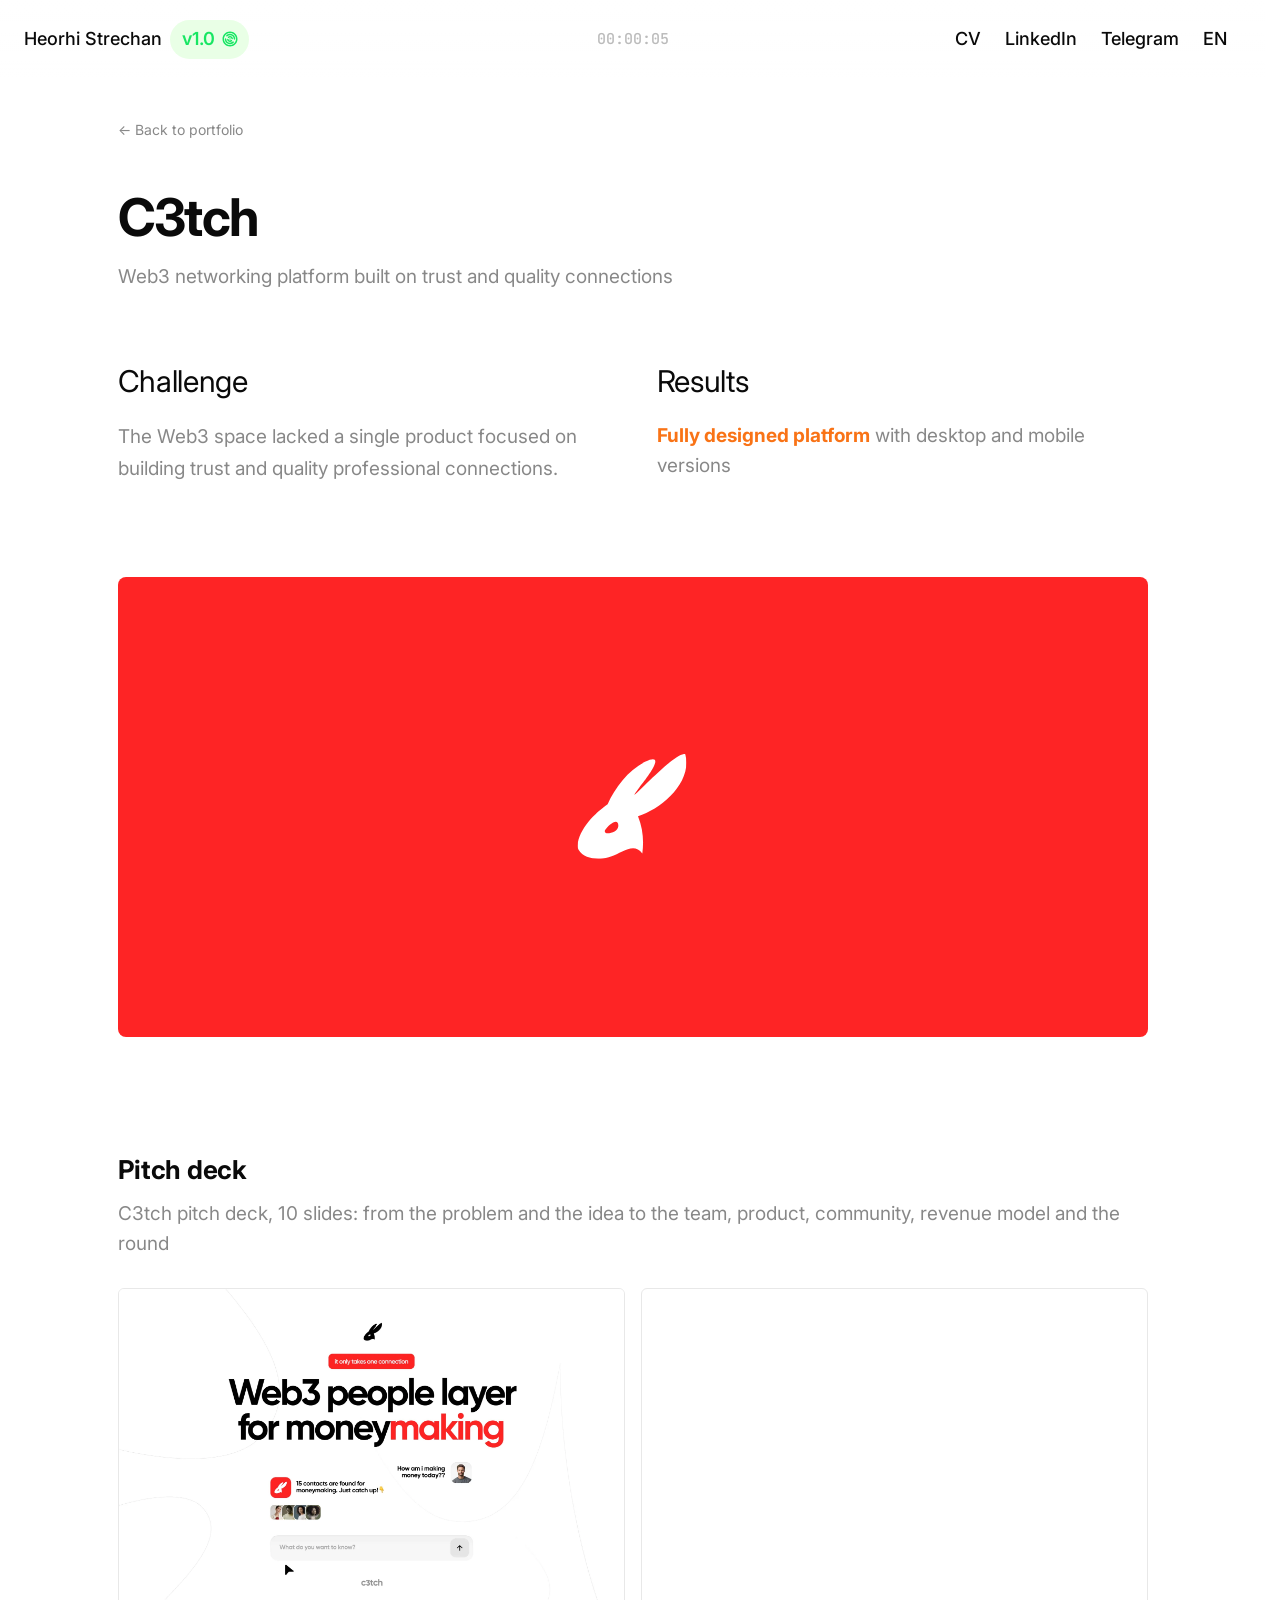
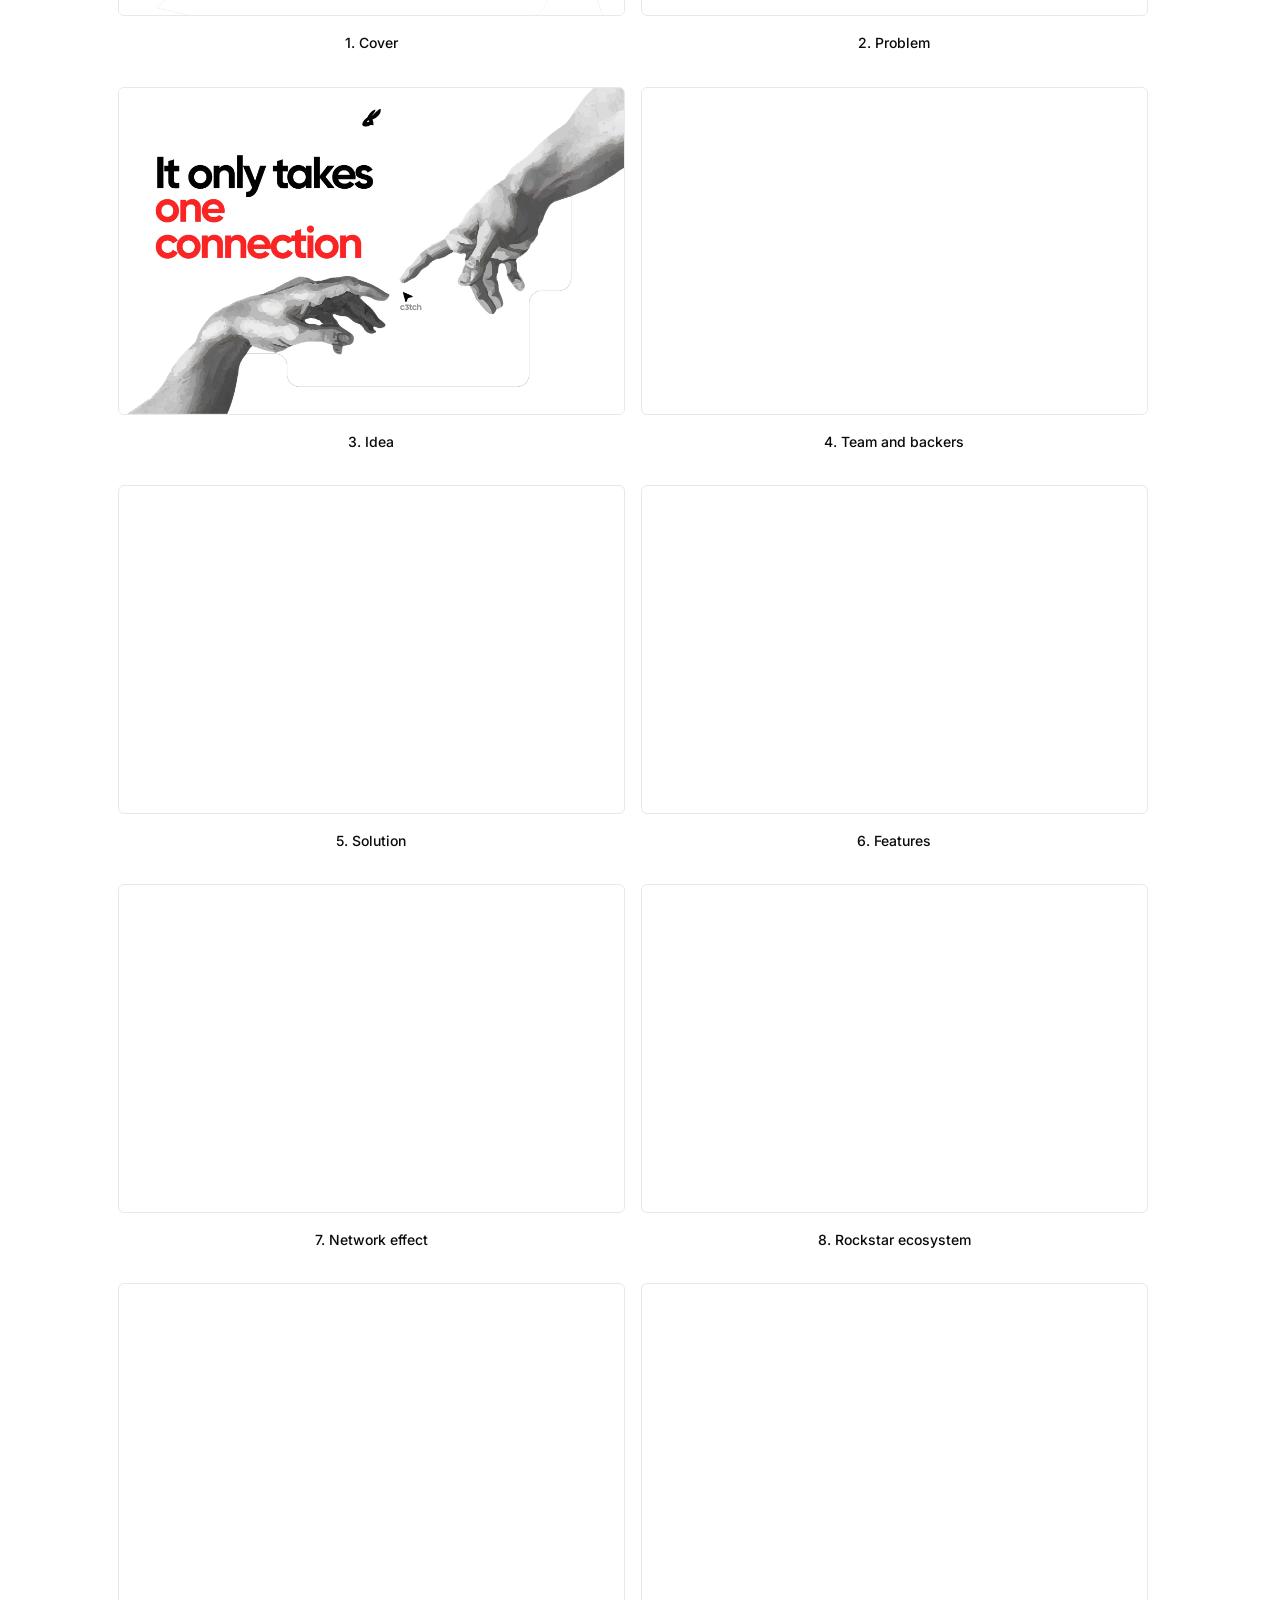
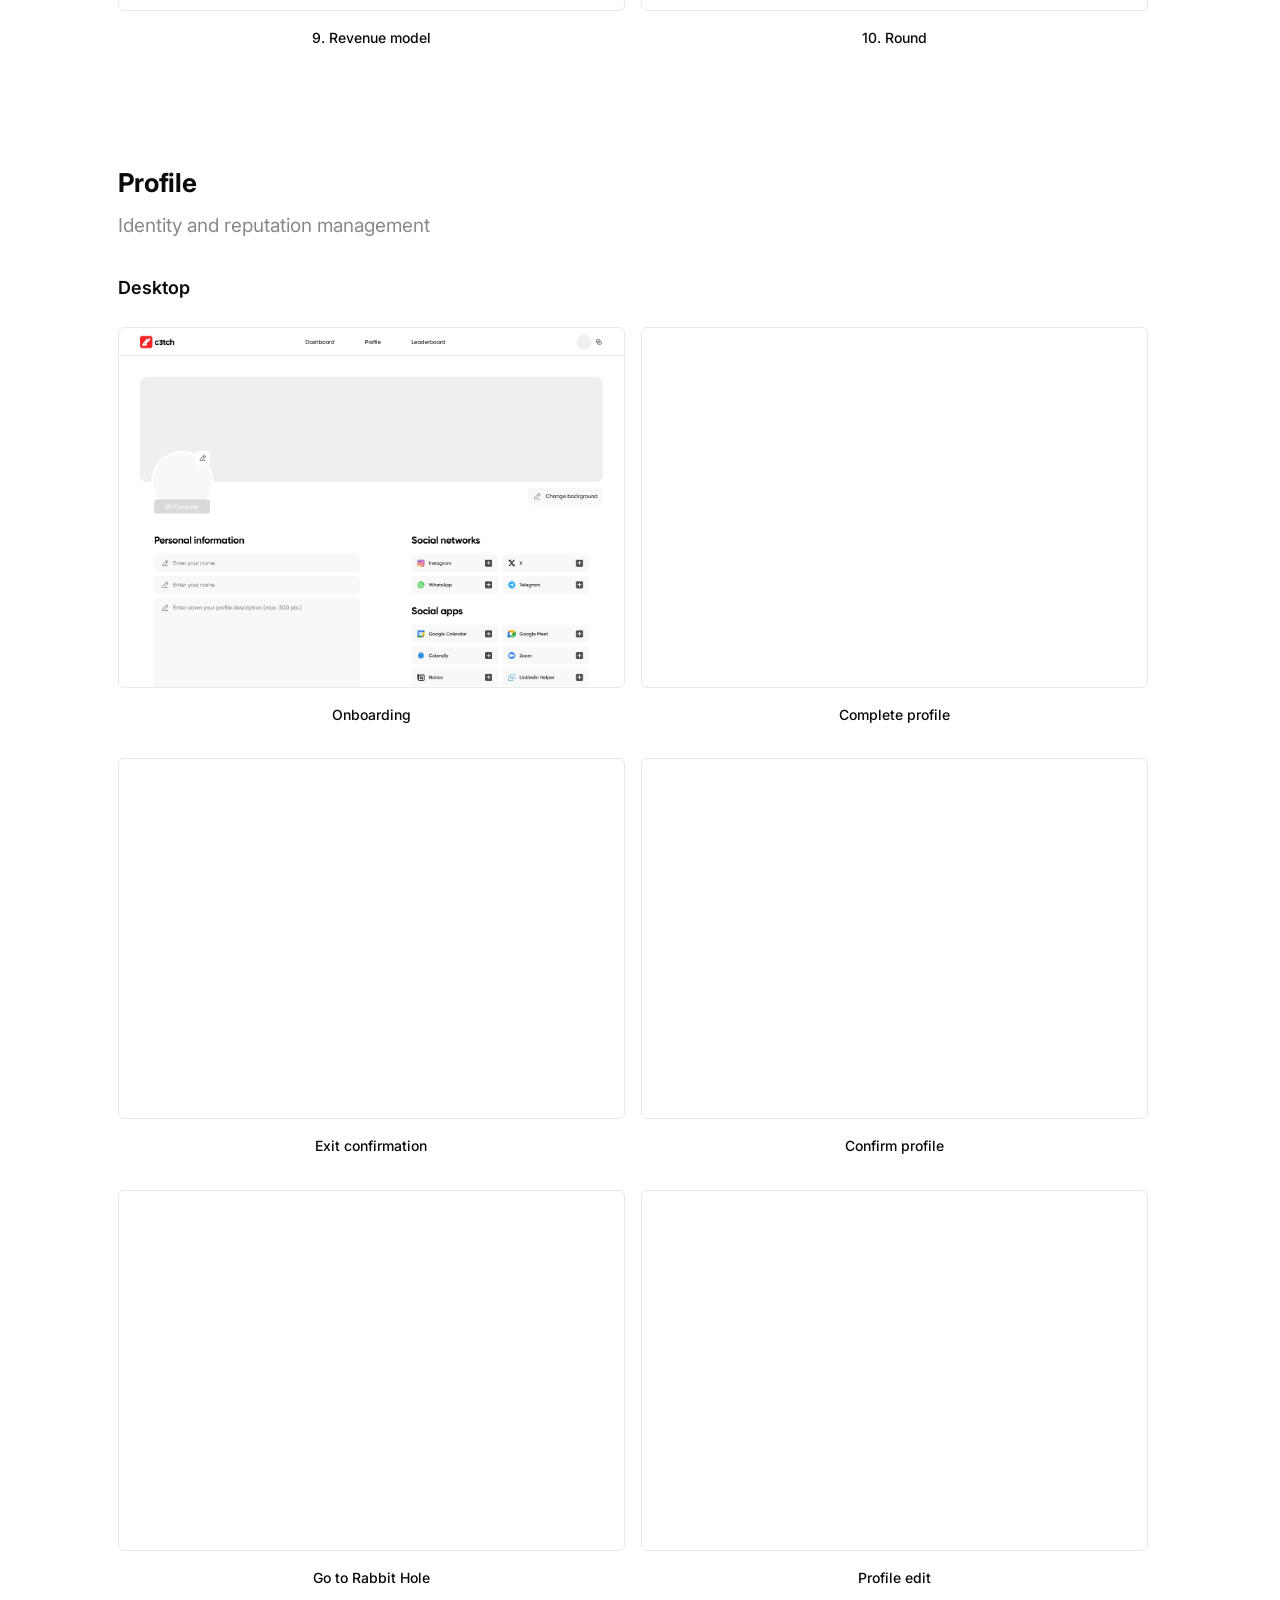
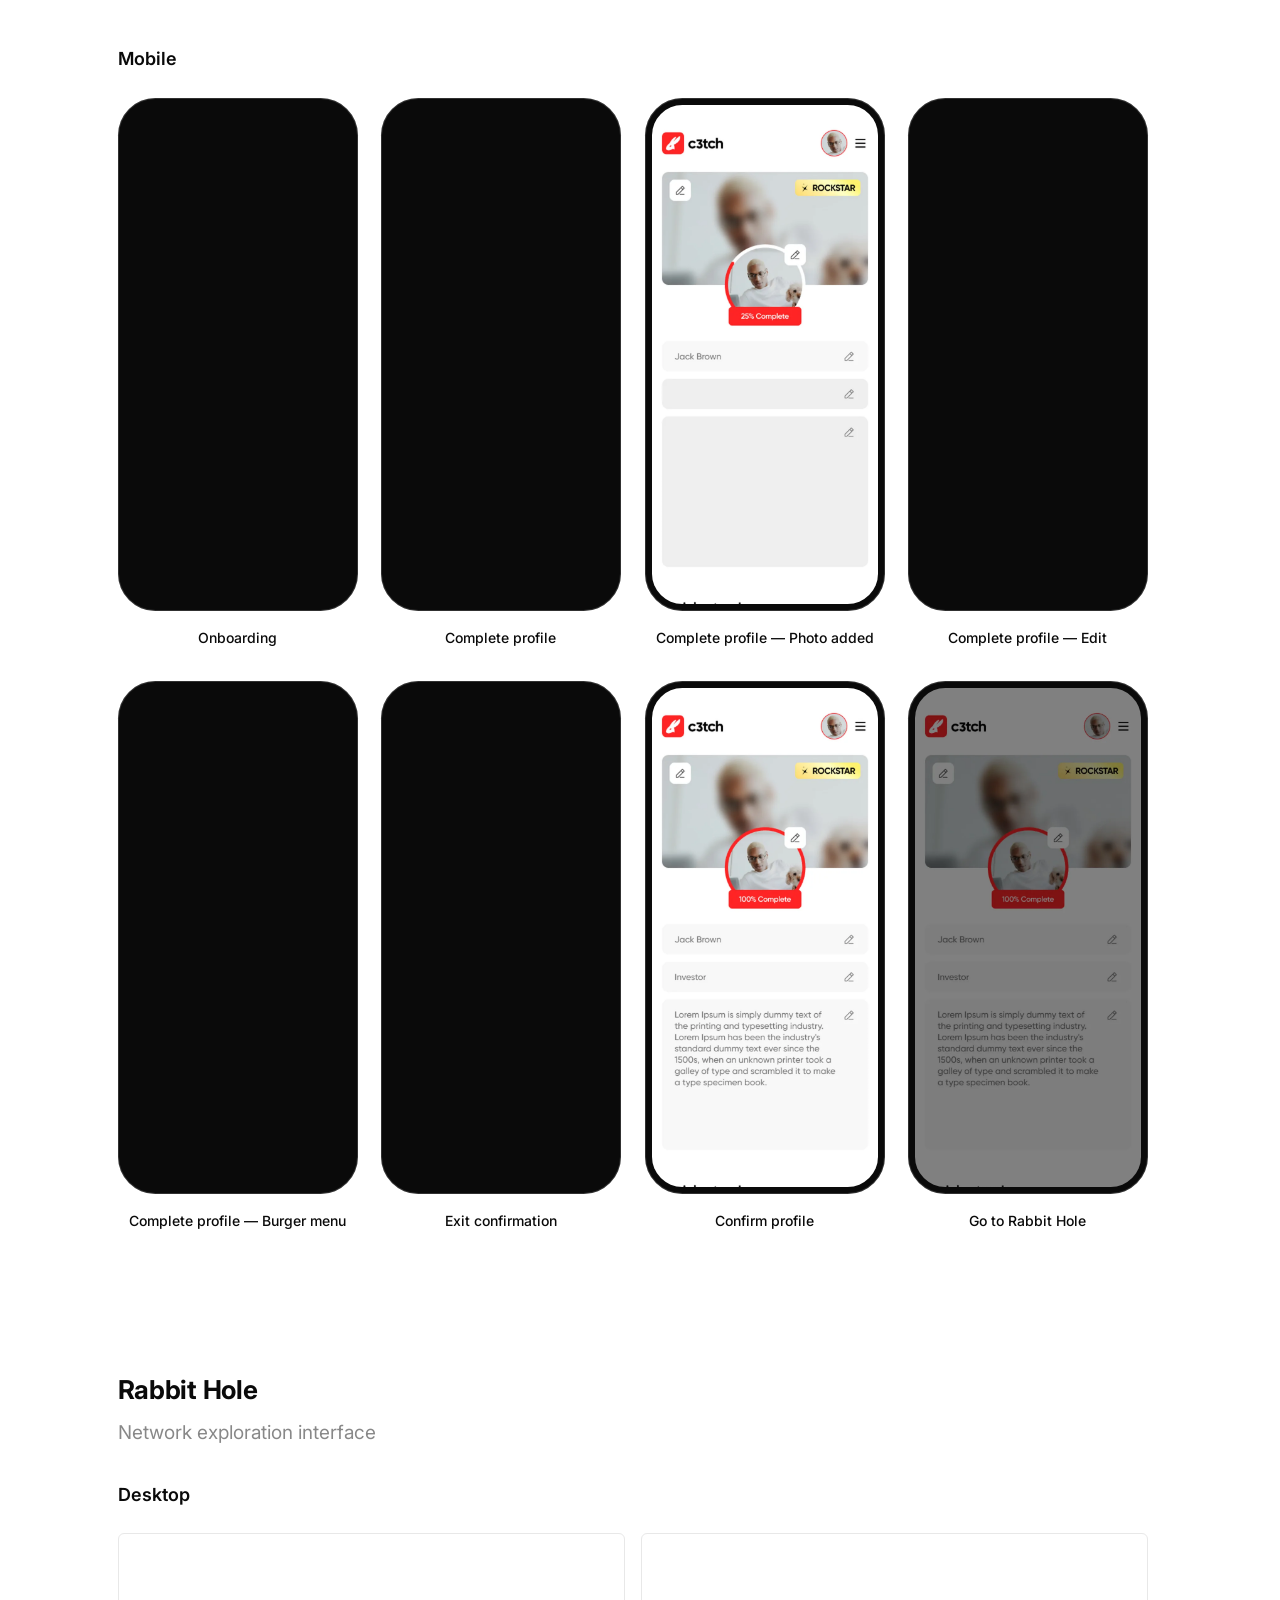
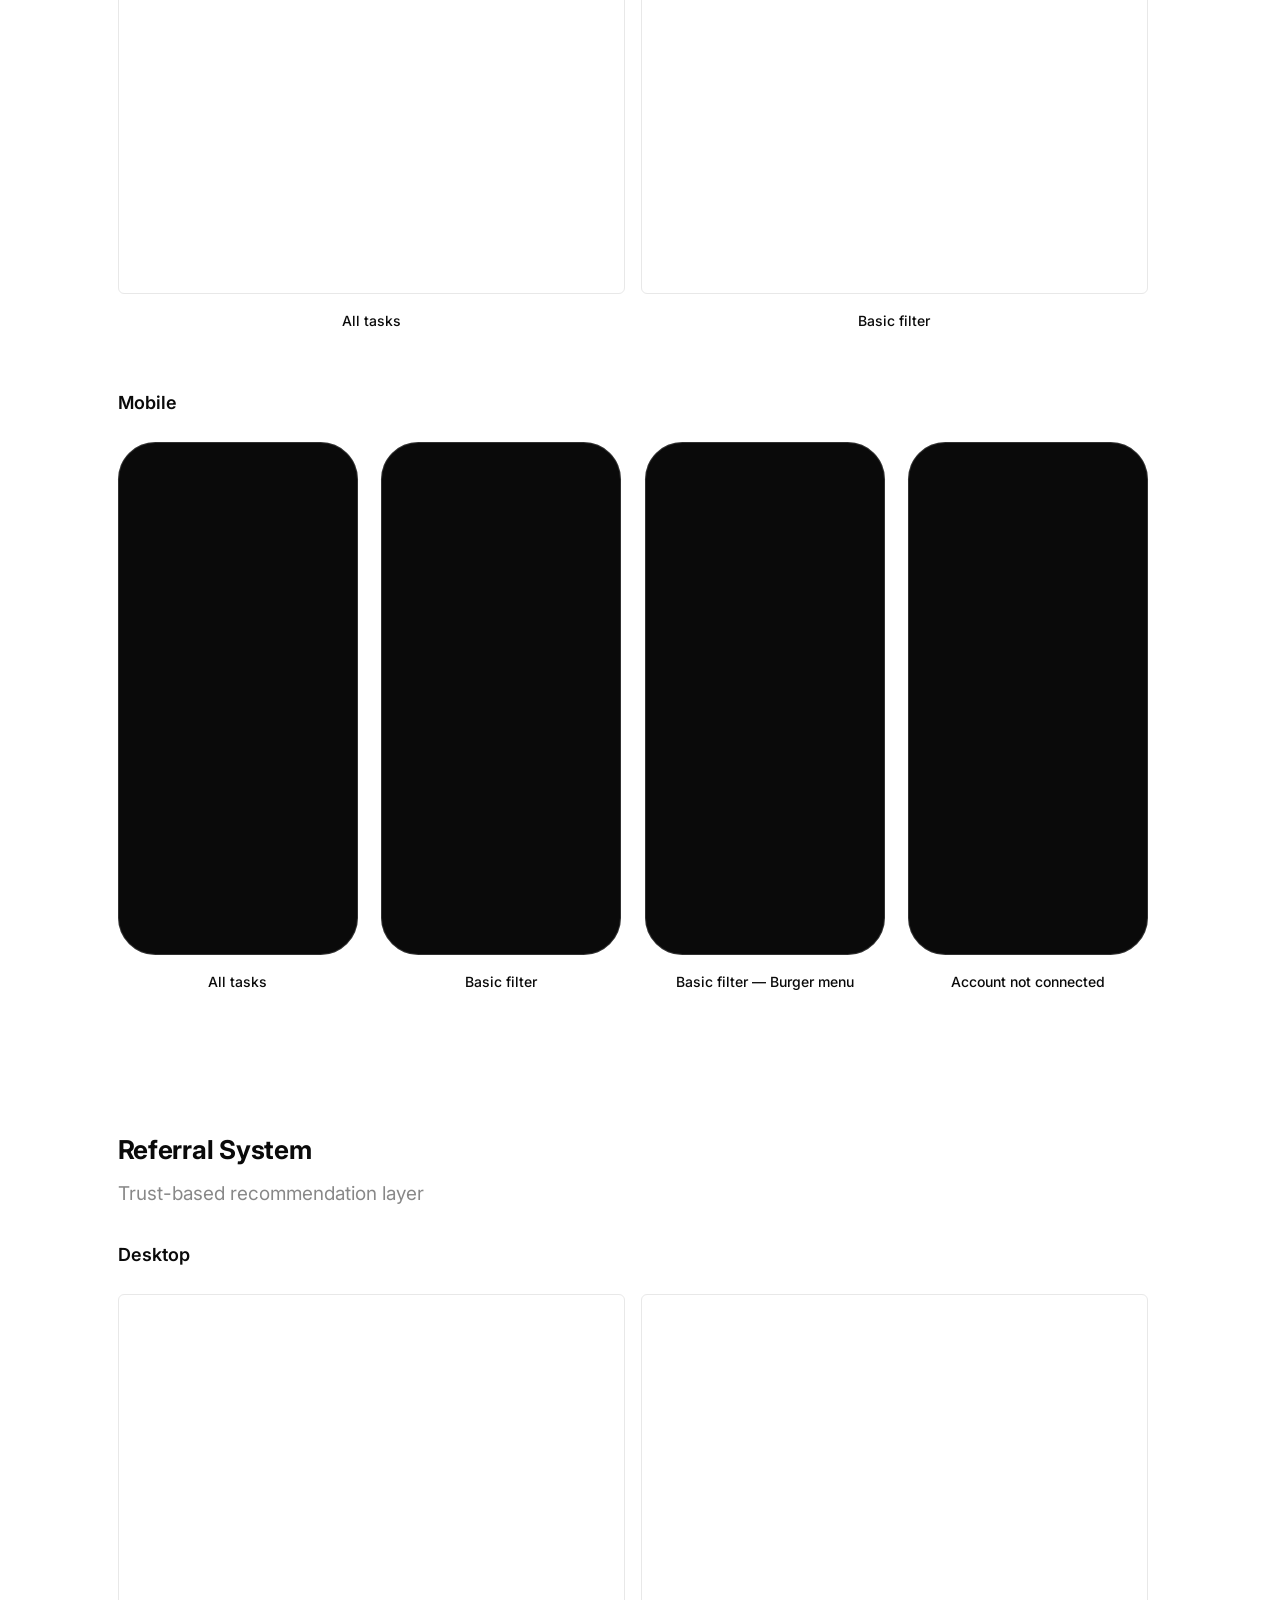
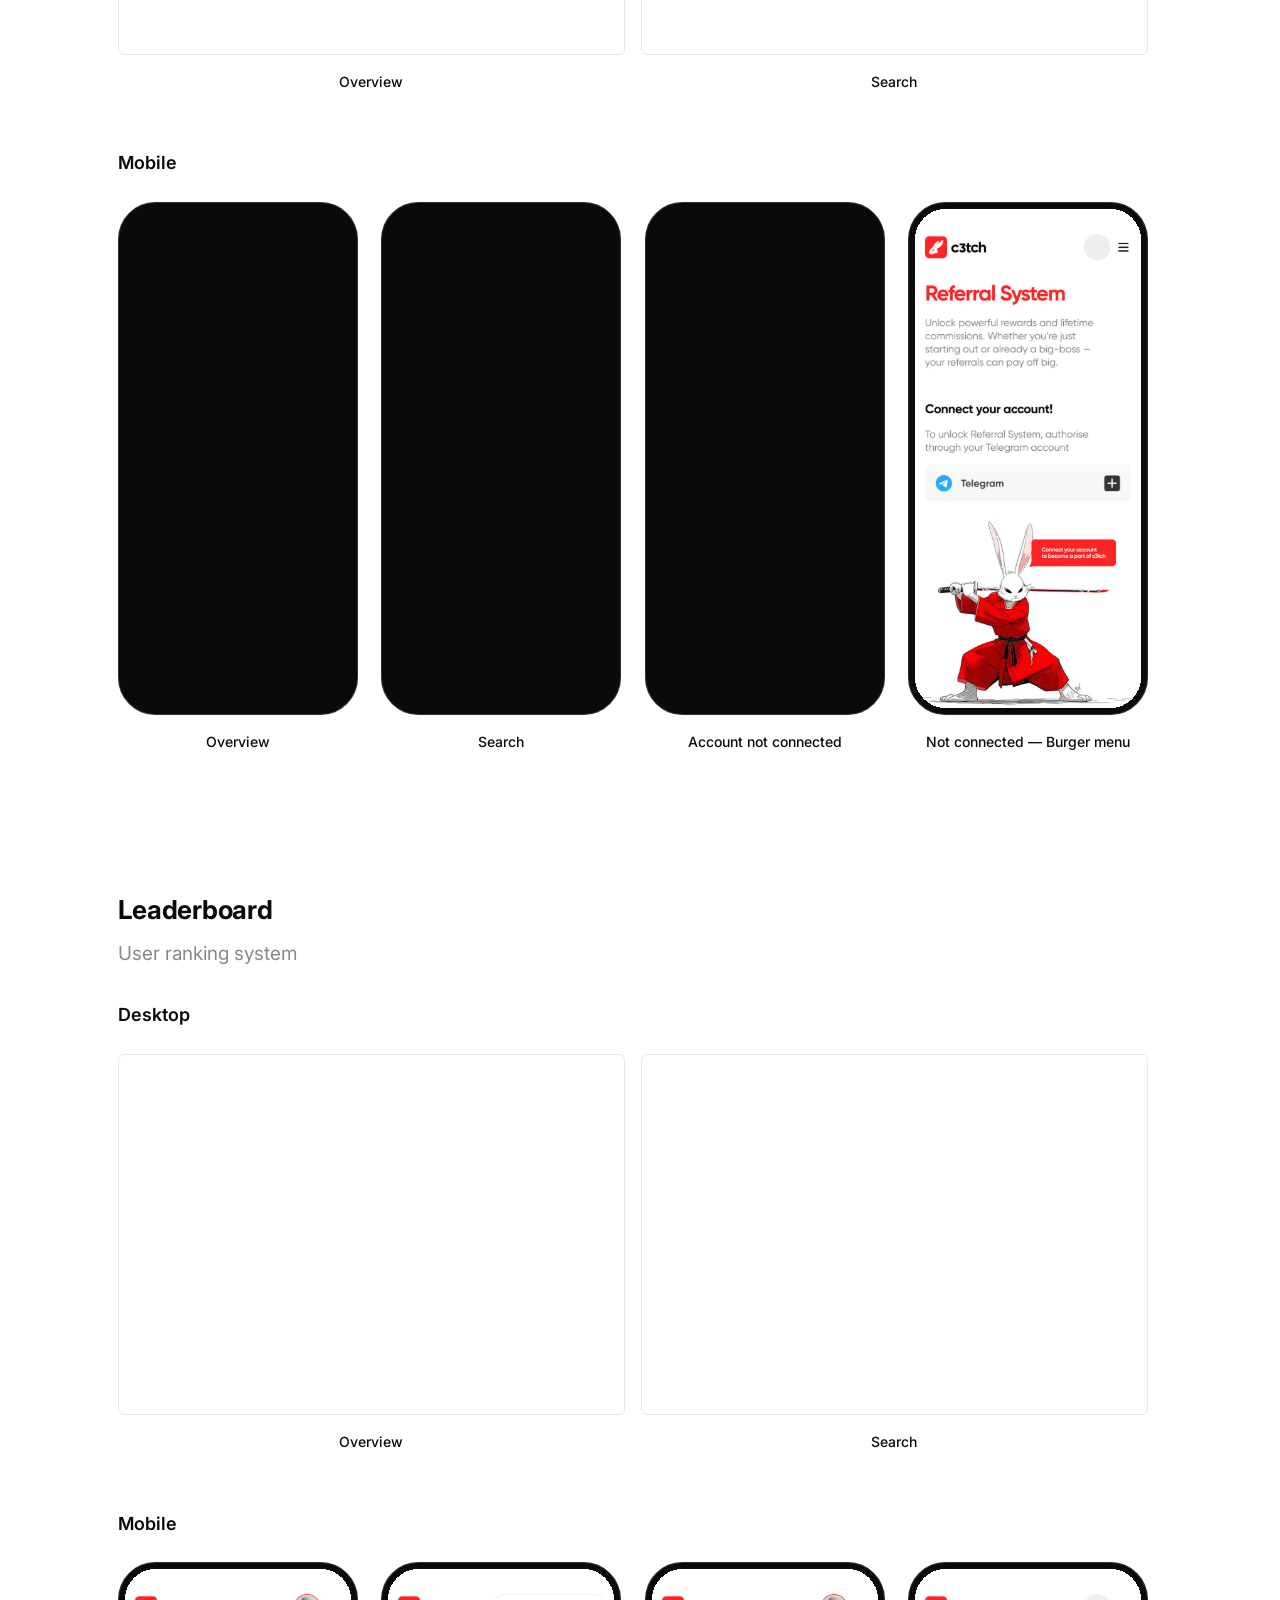
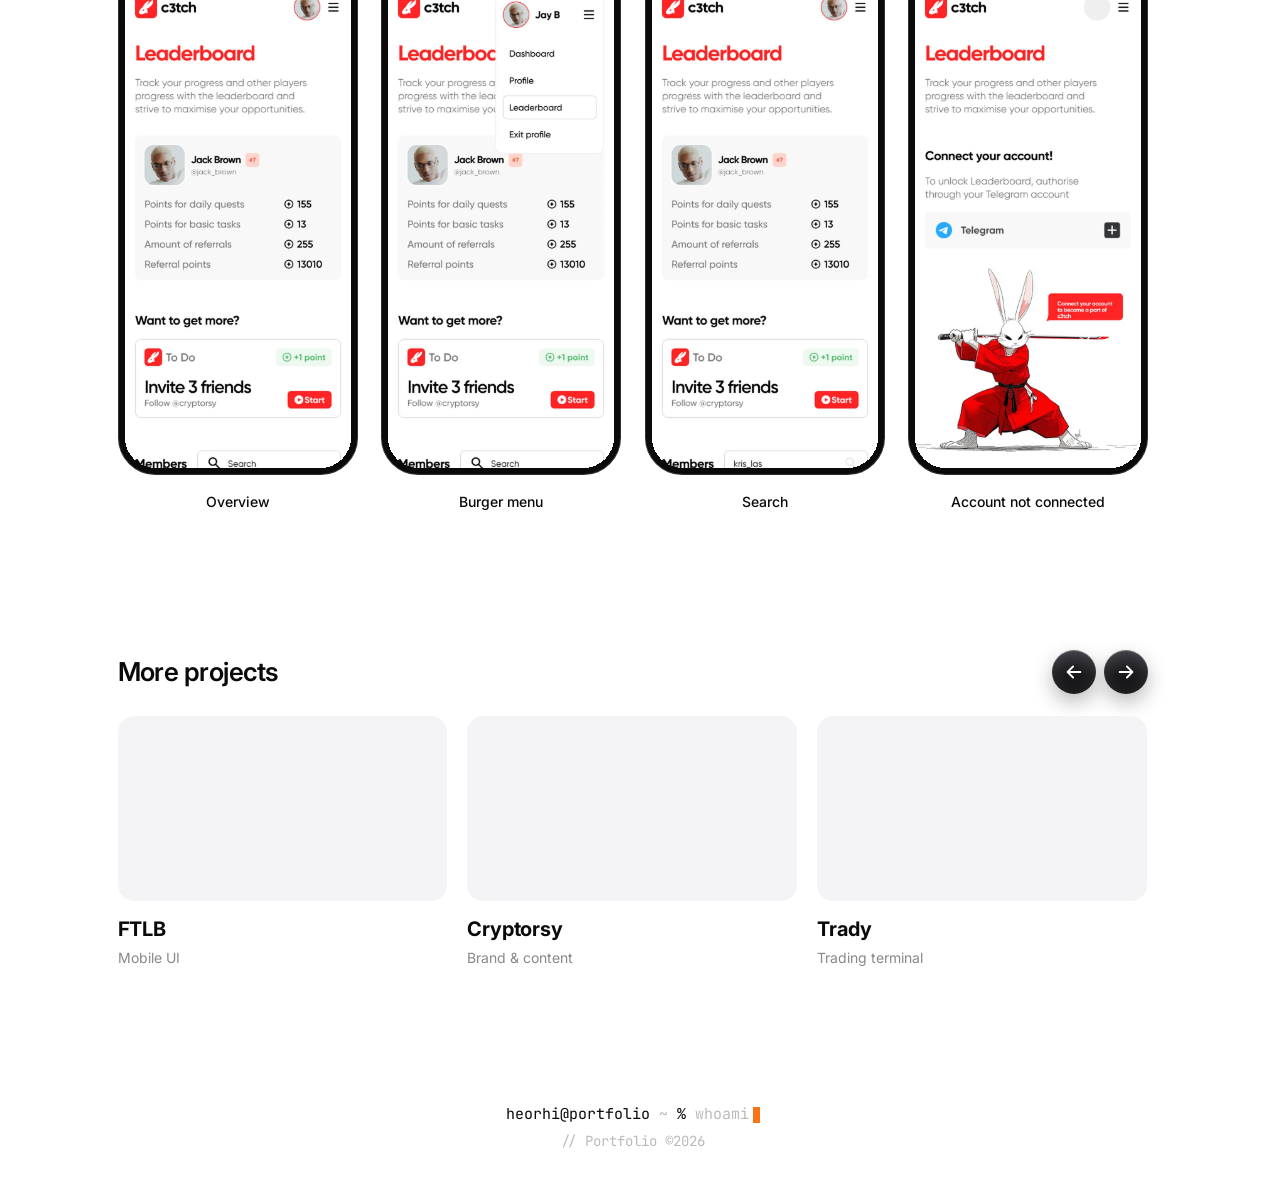
==== commit baaed7da: "Значки стека больше не видны раньше текста, убраны 3 баннера X Spaces у Cryptorsy - about-reveal.css" ====
--- a/c3tch.html
+++ b/c3tch.html
@@ -29,6 +29,14 @@
   <link rel="stylesheet" href="css/header-transparent.css?v=2" />
   <link rel="canonical" href="https://goshastrech.github.io/c3tch.html" />
   <noscript><style>.fade-in{opacity:1!important;transform:none!important}</style></noscript>
+  <!-- Google Analytics -->
+  <script async src="https://www.googletagmanager.com/gtag/js?id=G-NZB949SZQW"></script>
+  <script>
+    window.dataLayer = window.dataLayer || [];
+    function gtag(){dataLayer.push(arguments);}
+    gtag('js', new Date());
+    gtag('config', 'G-NZB949SZQW');
+  </script>
 </head>
 <body>
 
